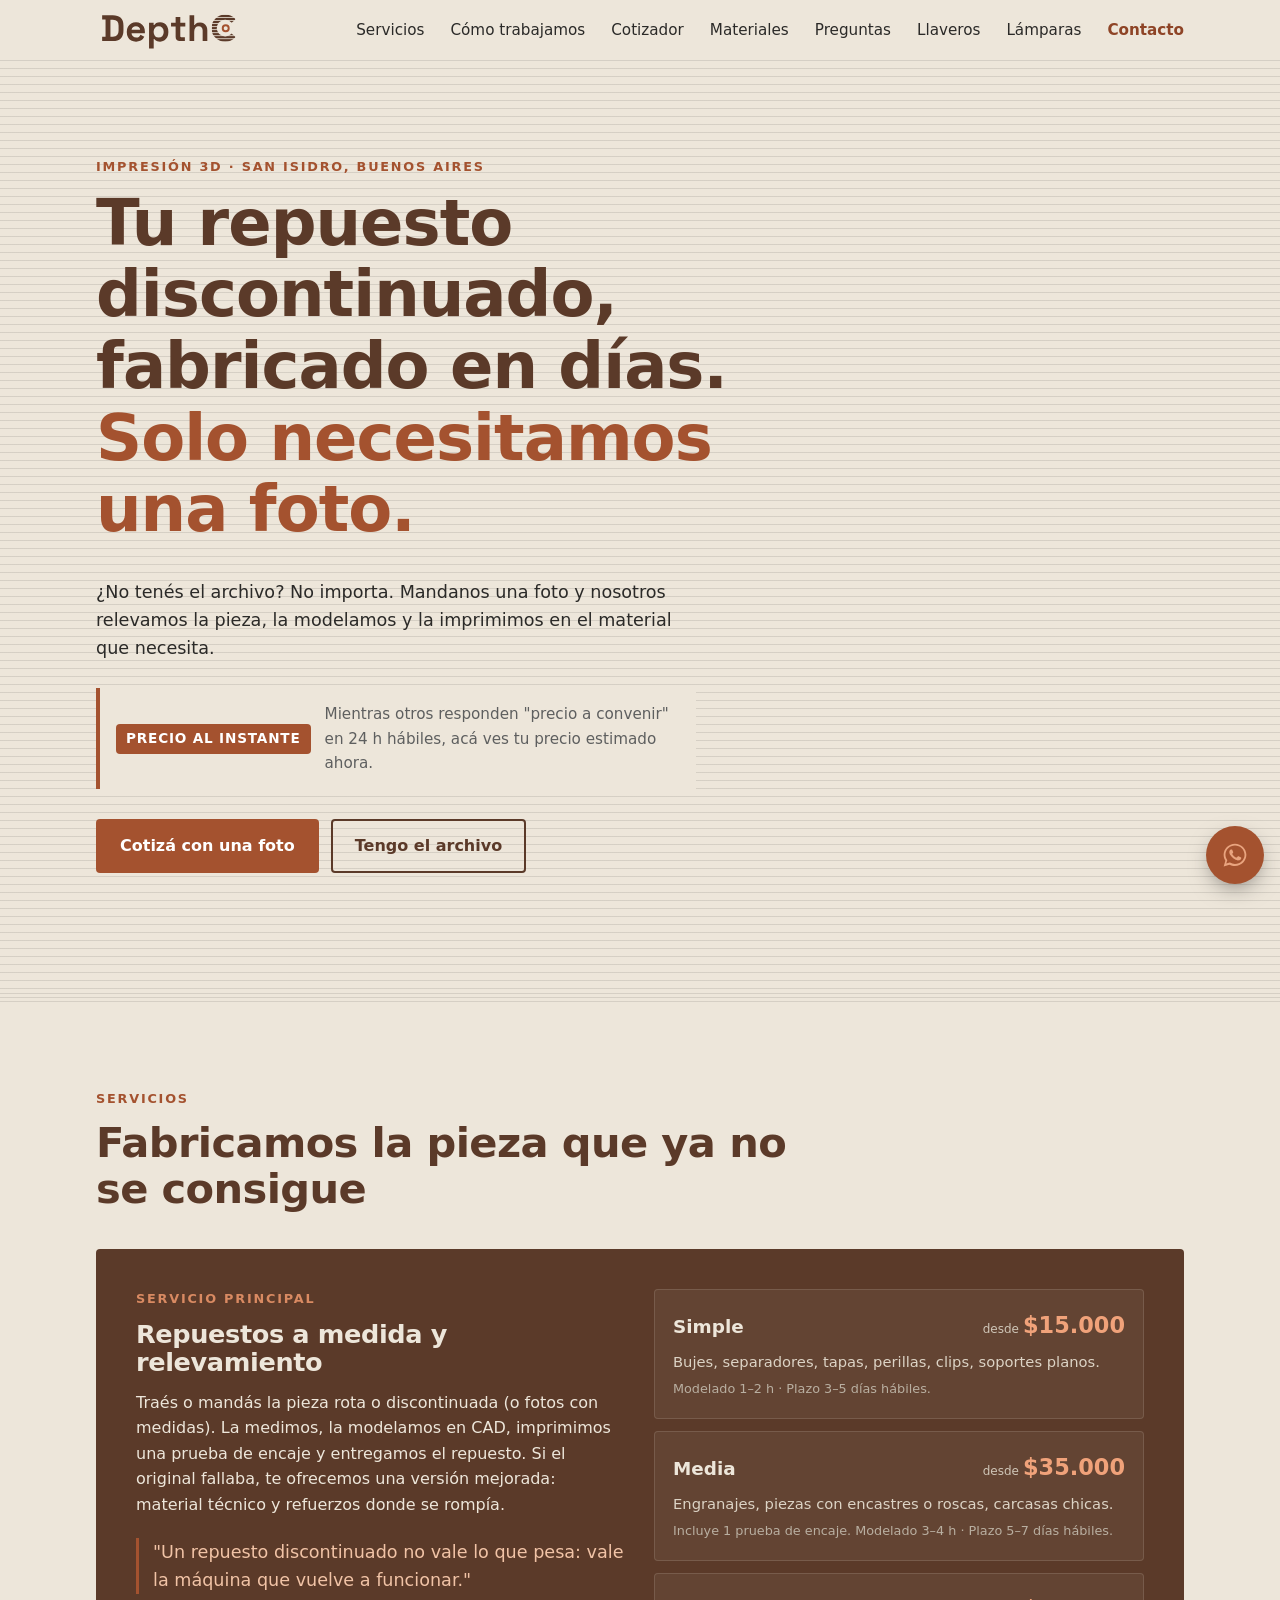
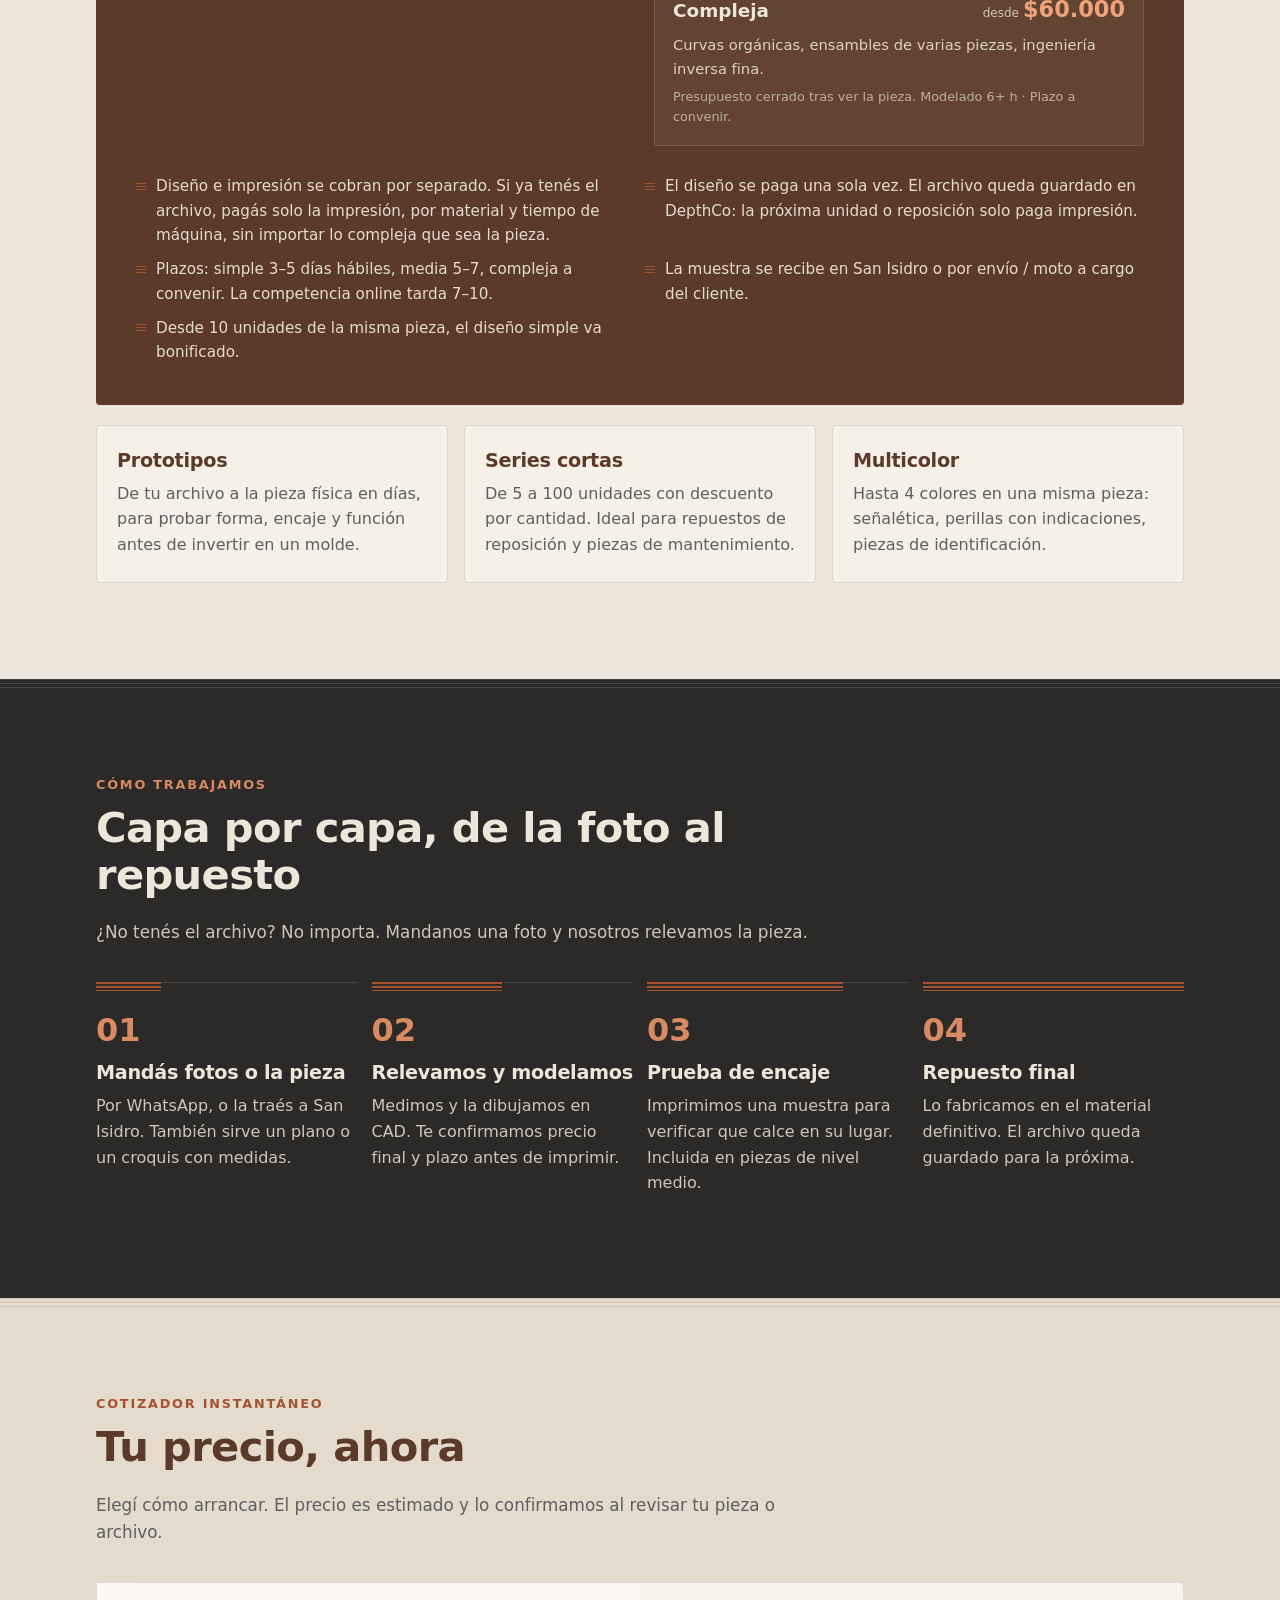
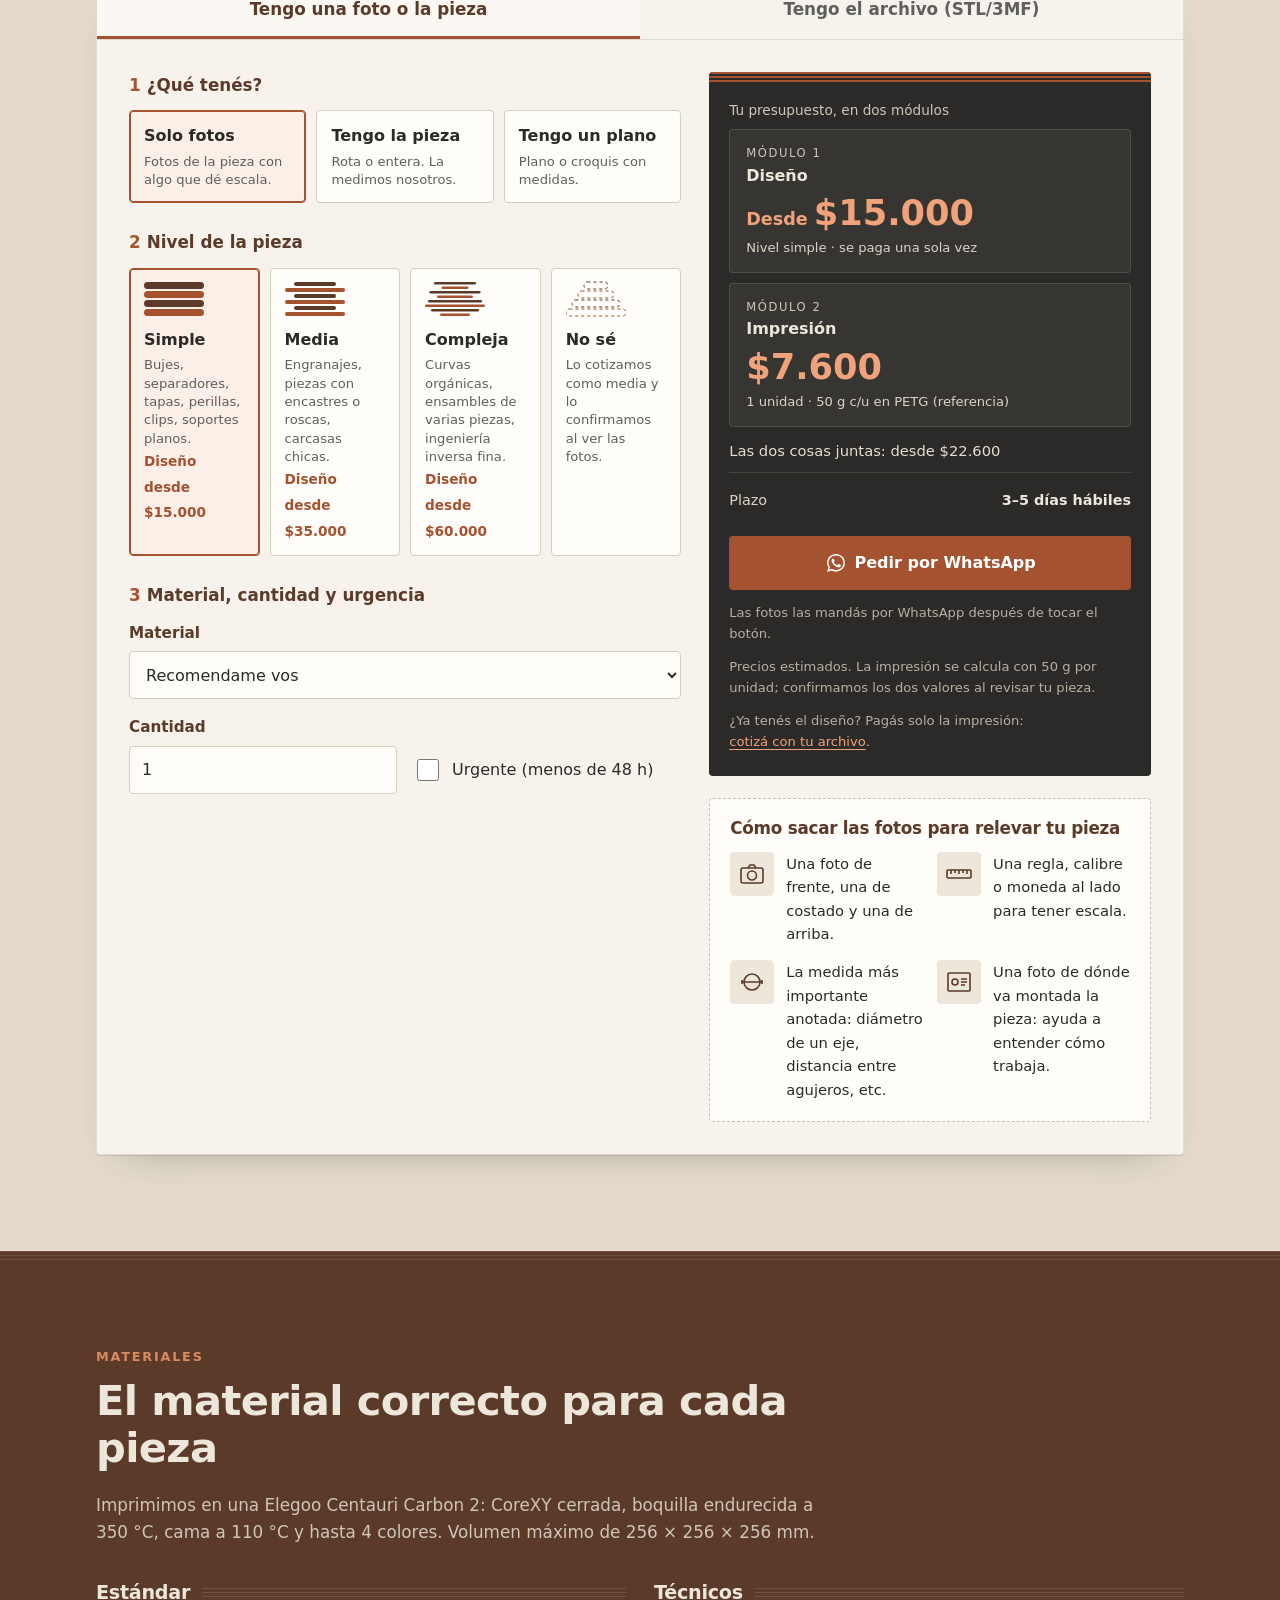
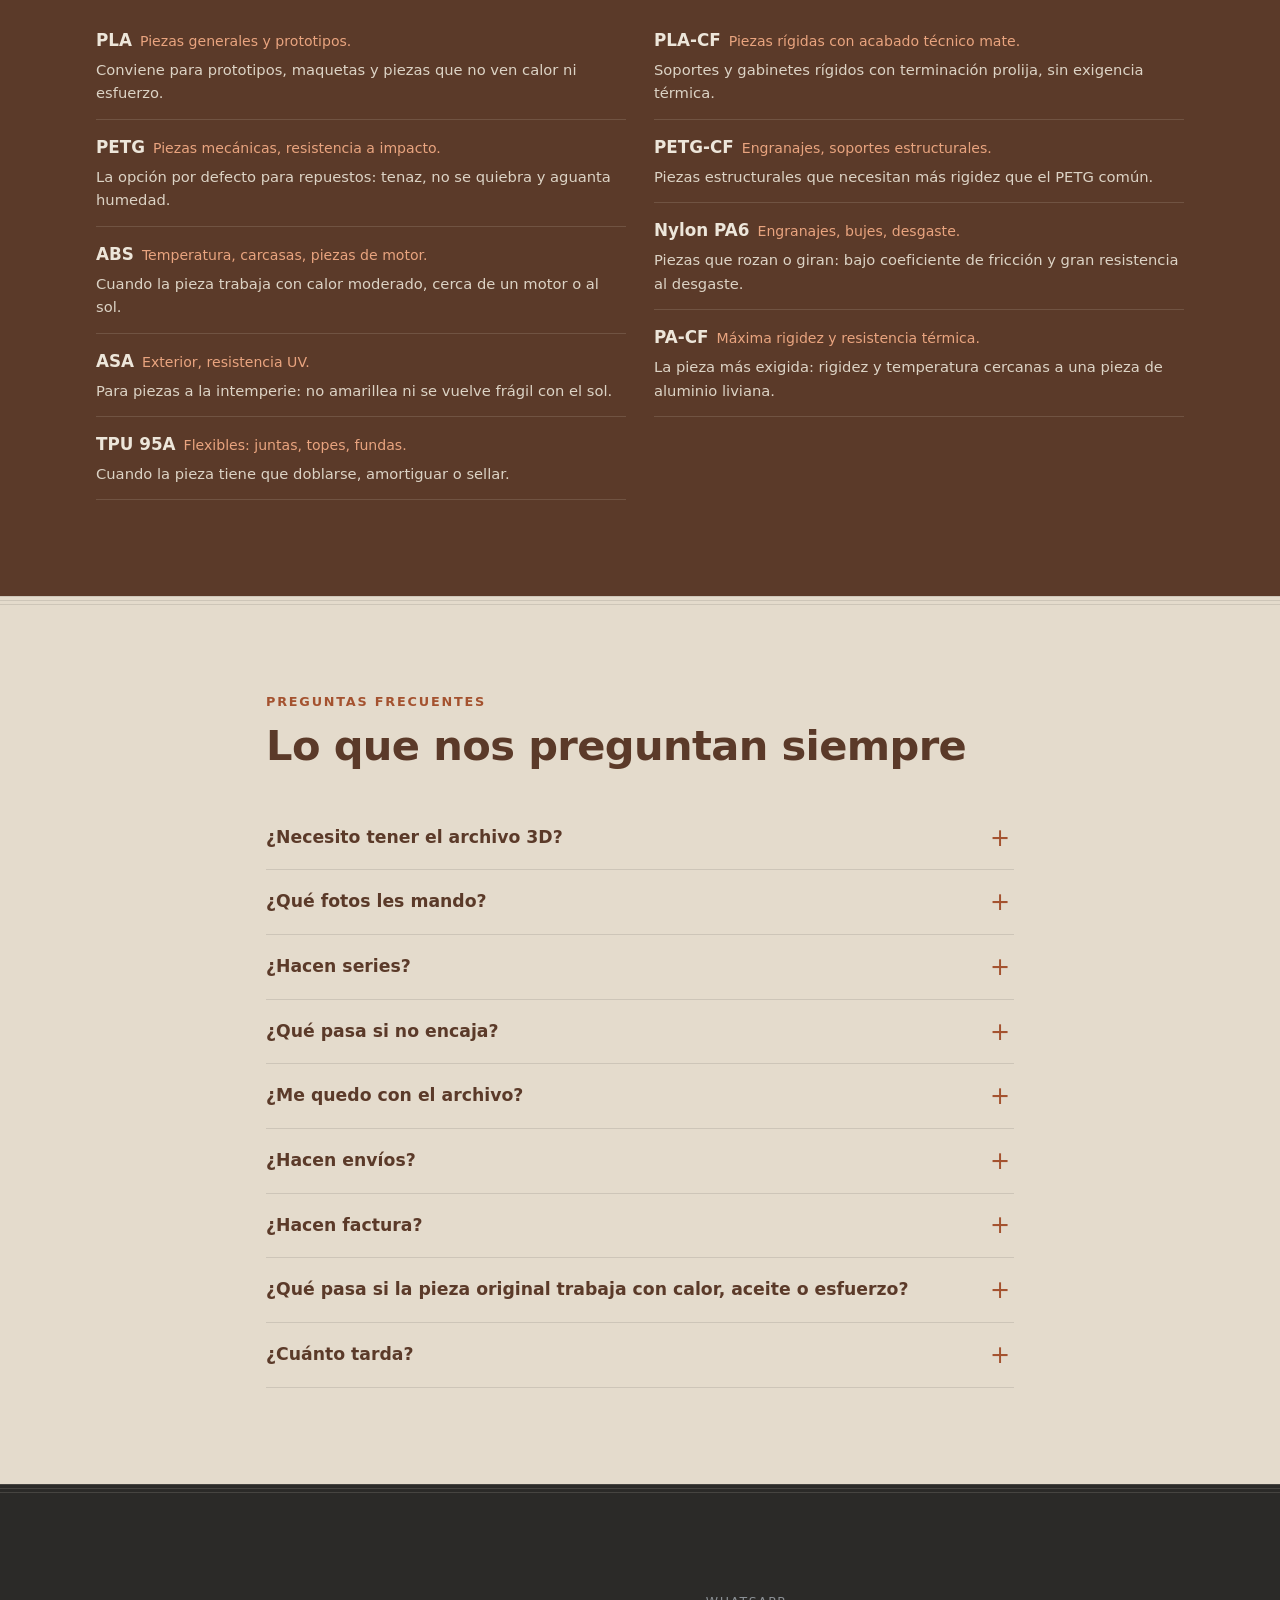
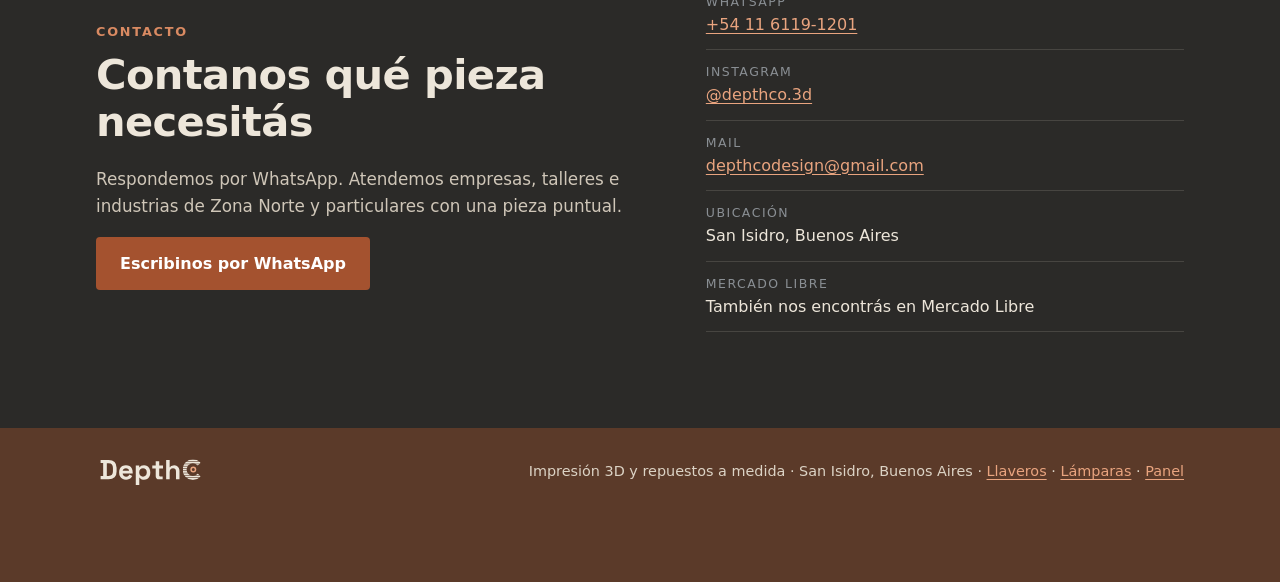
==== index.html @ 3924f0e4 "Seguridad: CSP en cada página, integridad de three.js y mail protegido - Content-Security-Policy por" ====
<!doctype html>
<html lang="es-AR">
<head>
  <meta charset="utf-8">
  <meta name="viewport" content="width=device-width, initial-scale=1">
  <meta http-equiv="Content-Security-Policy" content="default-src 'self'; style-src 'self' 'unsafe-inline' https://fonts.googleapis.com; font-src https://fonts.gstatic.com; img-src 'self' data: blob:; object-src 'none'; base-uri 'self'; form-action 'none'; upgrade-insecure-requests; script-src 'self' https://cdn.jsdelivr.net 'sha256-eRzyV2R0i2cCIz0YnhcERNUaxV7Hk1fYfCDiG6Z0E/I='; connect-src 'self' https://cdn.jsdelivr.net">
  <meta name="referrer" content="strict-origin-when-cross-origin">
  <title>DepthCo — Repuestos e impresión 3D en San Isidro</title>
  <meta name="description" content="Tu repuesto discontinuado, fabricado en días. Solo necesitamos una foto. Impresión 3D y diseño de repuestos a medida en San Isidro, Buenos Aires. Precio al instante.">
  <meta name="theme-color" content="#5B3A29">
  <link rel="icon" href="img/favicon.svg" type="image/svg+xml">
  <link rel="apple-touch-icon" href="img/marca/avatar-instagram.png">
  <!-- Imagen para compartir (WhatsApp, Instagram, LinkedIn). Cuando la web esté publicada,
       conviene poner la URL absoluta en og:image (ver README). -->
  <meta property="og:type" content="website">
  <meta property="og:locale" content="es_AR">
  <meta property="og:site_name" content="DepthCo">
  <meta property="og:title" content="DepthCo — Tu repuesto discontinuado, fabricado en días">
  <meta property="og:description" content="Solo necesitamos una foto. Impresión 3D y repuestos a medida en San Isidro. Precio al instante.">
  <meta property="og:image" content="img/og-image.png">
  <meta property="og:image:width" content="1200">
  <meta property="og:image:height" content="630">
  <meta property="og:image:alt" content="DepthCo: tu repuesto discontinuado, fabricado en días. Solo necesitamos una foto.">
  <meta name="twitter:card" content="summary_large_image">
  <meta name="twitter:title" content="DepthCo — Tu repuesto discontinuado, fabricado en días">
  <meta name="twitter:description" content="Solo necesitamos una foto. Impresión 3D y repuestos a medida en San Isidro. Precio al instante.">
  <meta name="twitter:image" content="img/og-image.png">
  <script type="application/ld+json">
    {
      "@context": "https://schema.org",
      "@type": "LocalBusiness",
      "name": "DepthCo",
      "description": "Impresión 3D y repuestos a medida. Relevamiento desde foto o pieza, diseño CAD e impresión.",
      "telephone": "+54 11 6119-1201",
      "address": { "@type": "PostalAddress", "addressLocality": "San Isidro", "addressRegion": "Buenos Aires", "addressCountry": "AR" },
      "areaServed": "Zona Norte, Gran Buenos Aires",
      "sameAs": ["https://www.instagram.com/depthco.3d/"]
    }
  </script>
  <link rel="preconnect" href="https://fonts.googleapis.com">
  <link rel="preconnect" href="https://fonts.gstatic.com" crossorigin>
  <link href="https://fonts.googleapis.com/css2?family=Inter:wght@400;500;600&family=Space+Grotesk:wght@500;600;700&display=swap" rel="stylesheet">
  <link rel="stylesheet" href="styles.css">
  <script type="importmap">
    {
      "imports": {
        "three": "https://cdn.jsdelivr.net/npm/three@0.160.0/build/three.module.js",
        "three/addons/": "https://cdn.jsdelivr.net/npm/three@0.160.0/examples/jsm/"
      },
      "integrity": {
        "https://cdn.jsdelivr.net/npm/three@0.160.0/build/three.module.js": "sha384-61S/Nu32S3E5+n+KpCOTb2eRYps6fVKm+9Gz1QBvSePFthb46f063Aa/qe/lykFZ",
        "https://cdn.jsdelivr.net/npm/three@0.160.0/examples/jsm/controls/OrbitControls.js": "sha384-qlO/ZugKPxAQUAvTlQoo0QECzxJIJySZmCF/DHdb2Xn/hHndFwX/vfUAC9Hbk6LP",
        "https://cdn.jsdelivr.net/npm/three@0.160.0/examples/jsm/loaders/STLLoader.js": "sha384-iUykpV7CnAlHYQ2KS0JYVxQcsk6JdCjM1k3R0BuPqwd5p2g2A8HioqUrteJrWZKo",
        "https://cdn.jsdelivr.net/npm/three@0.160.0/examples/jsm/loaders/3MFLoader.js": "sha384-sNjxdNRfLxV9LoIjoBMFcSybGWMwumlLlc9xWNOXUrycuDCJJ7NCMEcbSdWwI4r1",
        "https://cdn.jsdelivr.net/npm/three@0.160.0/examples/jsm/libs/fflate.module.js": "sha384-snNAi9XXYJRekU4SDTRWA1r1x/wKnErG2M27uvwQB1fd75zxIe1wC2PeBTl1+/Yy",
        "https://cdn.jsdelivr.net/npm/three@0.160.0/examples/jsm/exporters/STLExporter.js": "sha384-asFNg7wL3Pl1xb8Wnx91cfhJVpmwKWIfOBKZaXNqPDWTLajmNiNQWXd5sP71UzcR"
      }
    }
  </script>
</head>
<body>
  <a class="skip" href="#main">Saltar al contenido</a>

  <header class="topbar">
    <div class="wrap topbar__inner">
      <a class="brand" href="#inicio" aria-label="DepthCo, inicio">
        <img src="img/logo.svg" alt="DepthCo" width="144" height="40">
      </a>
      <button class="nav-toggle" aria-expanded="false" aria-controls="nav" aria-label="Abrir menú">
        <span></span><span></span><span></span>
      </button>
      <nav id="nav" class="nav" aria-label="Principal">
        <a href="#servicios">Servicios</a>
        <a href="#como-trabajamos">Cómo trabajamos</a>
        <a href="#cotizador">Cotizador</a>
        <a href="#materiales">Materiales</a>
        <a href="#faq">Preguntas</a>
        <a href="llaveros.html">Llaveros</a>
        <a href="lamparas.html">Lámparas</a>
        <a href="#contacto" class="nav__cta">Contacto</a>
      </nav>
    </div>
  </header>

  <main id="main">
    <!-- 1. HERO -->
    <section id="inicio" class="hero layers-bg">
      <div class="wrap hero__inner intro-in">
        <p class="eyebrow">Impresión 3D · San Isidro, Buenos Aires</p>
        <h1 class="hero__title">Tu repuesto discontinuado, fabricado en días. <span>Solo necesitamos una foto.</span></h1>
        <p class="hero__lead">¿No tenés el archivo? No importa. Mandanos una foto y nosotros relevamos la pieza, la modelamos y la imprimimos en el material que necesita.</p>
        <div class="hero__instant">
          <span class="badge">Precio al instante</span>
          <p>Mientras otros responden "precio a convenir" en 24&nbsp;h hábiles, acá ves tu precio estimado ahora.</p>
        </div>
        <div class="hero__actions">
          <a class="btn btn--primary" href="#cotizador" data-tab="foto">Cotizá con una foto</a>
          <a class="btn btn--ghost" href="#cotizador" data-tab="archivo">Tengo el archivo</a>
        </div>
      </div>
    </section>

    <!-- 2. SERVICIOS -->
    <section id="servicios" class="section">
      <div class="wrap">
        <header class="section__head build">
          <p class="eyebrow">Servicios</p>
          <h2>Fabricamos la pieza que ya no se consigue</h2>
        </header>

        <article class="feature build">
          <div class="feature__intro">
            <p class="eyebrow eyebrow--light">Servicio principal</p>
            <h3>Repuestos a medida y relevamiento</h3>
            <p>Traés o mandás la pieza rota o discontinuada (o fotos con medidas). La medimos, la modelamos en CAD, imprimimos una prueba de encaje y entregamos el repuesto. Si el original fallaba, te ofrecemos una versión mejorada: material técnico y refuerzos donde se rompía.</p>
            <p class="claim">"Un repuesto discontinuado no vale lo que pesa: vale la máquina que vuelve a funcionar."</p>
          </div>
          <div class="levels" id="niveles-servicio">
            <!-- Se completa desde config.js (NIVELES_DISENO) -->
          </div>
          <ul class="rules">
            <li>Diseño e impresión se cobran por separado. Si ya tenés el archivo, pagás solo la impresión, por material y tiempo de máquina, sin importar lo compleja que sea la pieza.</li>
            <li>El diseño se paga una sola vez. El archivo queda guardado en DepthCo: la próxima unidad o reposición solo paga impresión.</li>
            <li>Plazos: simple 3–5 días hábiles, media 5–7, compleja a convenir. La competencia online tarda 7–10.</li>
            <li>La muestra se recibe en San Isidro o por envío / moto a cargo del cliente.</li>
            <li id="regla-bonificado"></li>
          </ul>
        </article>

        <div class="cards">
          <article class="card build">
            <h3>Prototipos</h3>
            <p>De tu archivo a la pieza física en días, para probar forma, encaje y función antes de invertir en un molde.</p>
          </article>
          <article class="card build">
            <h3>Series cortas</h3>
            <p>De 5 a 100 unidades con descuento por cantidad. Ideal para repuestos de reposición y piezas de mantenimiento.</p>
          </article>
          <article class="card build">
            <h3>Multicolor</h3>
            <p>Hasta 4 colores en una misma pieza: señalética, perillas con indicaciones, piezas de identificación.</p>
          </article>
        </div>
      </div>
    </section>

    <!-- 3. CÓMO TRABAJAMOS -->
    <section id="como-trabajamos" class="section section--dark">
      <div class="wrap">
        <header class="section__head build">
          <p class="eyebrow eyebrow--light">Cómo trabajamos</p>
          <h2>Capa por capa, de la foto al repuesto</h2>
          <p class="section__lead">¿No tenés el archivo? No importa. Mandanos una foto y nosotros relevamos la pieza.</p>
        </header>
        <ol class="steps">
          <li class="step build">
            <span class="step__n">01</span>
            <h3>Mandás fotos o la pieza</h3>
            <p>Por WhatsApp, o la traés a San Isidro. También sirve un plano o un croquis con medidas.</p>
          </li>
          <li class="step build">
            <span class="step__n">02</span>
            <h3>Relevamos y modelamos</h3>
            <p>Medimos y la dibujamos en CAD. Te confirmamos precio final y plazo antes de imprimir.</p>
          </li>
          <li class="step build">
            <span class="step__n">03</span>
            <h3>Prueba de encaje</h3>
            <p>Imprimimos una muestra para verificar que calce en su lugar. Incluida en piezas de nivel medio.</p>
          </li>
          <li class="step build">
            <span class="step__n">04</span>
            <h3>Repuesto final</h3>
            <p>Lo fabricamos en el material definitivo. El archivo queda guardado para la próxima.</p>
          </li>
        </ol>
      </div>
    </section>

    <!-- 4. COTIZADOR -->
    <section id="cotizador" class="section section--quote">
      <div class="wrap">
        <header class="section__head build">
          <p class="eyebrow">Cotizador instantáneo</p>
          <h2>Tu precio, ahora</h2>
          <p class="section__lead">Elegí cómo arrancar. El precio es estimado y lo confirmamos al revisar tu pieza o archivo.</p>
        </header>
        <div class="quote" id="quote">
          <div class="tabs" role="tablist" aria-label="Tipo de cotización">
            <button class="tab" role="tab" id="tab-foto" aria-controls="panel-foto" aria-selected="true">Tengo una foto o la pieza</button>
            <button class="tab" role="tab" id="tab-archivo" aria-controls="panel-archivo" aria-selected="false" tabindex="-1">Tengo el archivo (STL/3MF)</button>
          </div>
          <div class="panel" role="tabpanel" id="panel-foto" aria-labelledby="tab-foto" tabindex="0">
            <form class="qgrid" id="form-foto" novalidate>
              <div>
                <fieldset class="qstep">
                  <legend><span>1</span>¿Qué tenés?</legend>
                  <div class="choices choices--3">
                    <label class="choice"><input type="radio" name="tengo" value="fotos" checked><span class="choice__box"><strong>Solo fotos</strong><small>Fotos de la pieza con algo que dé escala.</small></span></label>
                    <label class="choice"><input type="radio" name="tengo" value="pieza"><span class="choice__box"><strong>Tengo la pieza</strong><small>Rota o entera. La medimos nosotros.</small></span></label>
                    <label class="choice"><input type="radio" name="tengo" value="plano"><span class="choice__box"><strong>Tengo un plano</strong><small>Plano o croquis con medidas.</small></span></label>
                  </div>
                </fieldset>

                <fieldset class="qstep">
                  <legend><span>2</span>Nivel de la pieza</legend>
                  <div class="choices choices--4" id="niveles-cotizador">
                    <!-- Se completa desde config.js -->
                  </div>
                </fieldset>

                <fieldset class="qstep">
                  <legend><span>3</span>Material, cantidad y urgencia</legend>
                  <div class="fields">
                    <div class="field--full">
                      <label class="qlabel" for="foto-material">Material</label>
                      <select id="foto-material" name="material"></select>
                    </div>
                    <div>
                      <label class="qlabel" for="foto-cantidad">Cantidad</label>
                      <input id="foto-cantidad" name="cantidad" type="number" min="1" step="1" value="1" inputmode="numeric">
                    </div>
                    <div>
                      <span class="qlabel qlabel--spacer" aria-hidden="true">&nbsp;</span>
                      <label class="check"><input type="checkbox" name="urgente" id="foto-urgente"> Urgente (menos de 48&nbsp;h)</label>
                    </div>
                  </div>
                </fieldset>
              </div>

              <div>
                <div class="result" aria-live="polite">
                  <p class="result__label">Tu presupuesto, en dos módulos</p>
                  <div class="modules">
                    <div class="module">
                      <p class="module__name"><span>Módulo 1</span>Diseño</p>
                      <p class="module__price" id="foto-diseno"></p>
                      <p class="module__meta" id="foto-diseno-meta"></p>
                    </div>
                    <div class="module">
                      <p class="module__name"><span>Módulo 2</span>Impresión</p>
                      <p class="module__price" id="foto-impresion"></p>
                      <p class="module__meta" id="foto-impresion-meta"></p>
                    </div>
                  </div>
                  <p class="result__sum" id="foto-suma"></p>
                  <p class="result__alert" id="foto-alerta"></p>
                  <ul class="breakdown" id="foto-desglose"></ul>
                  <a class="btn btn--primary btn--wa" id="foto-wa" href="#" target="_blank" rel="noopener">
                    <svg viewBox="0 0 32 32" width="22" height="22" aria-hidden="true" focusable="false"><use href="#ico-wa"/></svg>
                    Pedir por WhatsApp
                  </a>
                  <p class="disclaimer">Las fotos las mandás por WhatsApp después de tocar el botón.</p>
                  <p class="disclaimer" id="foto-disclaimer"></p>
                  <p class="disclaimer">¿Ya tenés el diseño? Pagás solo la impresión: <button type="button" class="linkbtn" data-tab="archivo">cotizá con tu archivo</button>.</p>
                </div>

                <div class="guide">
                  <h3>Cómo sacar las fotos para relevar tu pieza</h3>
                  <ol>
                    <li>
                      <span class="guide__icon" aria-hidden="true"><svg viewBox="0 0 28 28" fill="none" stroke="#5B3A29" stroke-width="1.6"><rect x="3" y="8" width="22" height="15" rx="2"/><circle cx="14" cy="15.5" r="4.5"/><path d="M10 8l2-3h4l2 3"/></svg></span>
                      <span>Una foto de frente, una de costado y una de arriba.</span>
                    </li>
                    <li>
                      <span class="guide__icon" aria-hidden="true"><svg viewBox="0 0 28 28" fill="none" stroke="#5B3A29" stroke-width="1.6"><rect x="2" y="10" width="24" height="8" rx="1"/><path d="M6 10v4M10 10v3M14 10v4M18 10v3M22 10v4"/></svg></span>
                      <span>Una regla, calibre o moneda al lado para tener escala.</span>
                    </li>
                    <li>
                      <span class="guide__icon" aria-hidden="true"><svg viewBox="0 0 28 28" fill="none" stroke="#5B3A29" stroke-width="1.6"><circle cx="14" cy="14" r="8"/><path d="M4 14h20M4 12v4M24 12v4"/></svg></span>
                      <span>La medida más importante anotada: diámetro de un eje, distancia entre agujeros, etc.</span>
                    </li>
                    <li>
                      <span class="guide__icon" aria-hidden="true"><svg viewBox="0 0 28 28" fill="none" stroke="#5B3A29" stroke-width="1.6"><rect x="3" y="5" width="22" height="18" rx="1"/><circle cx="10" cy="14" r="3"/><path d="M16 11h6M16 14h6M16 17h4"/></svg></span>
                      <span>Una foto de dónde va montada la pieza: ayuda a entender cómo trabaja.</span>
                    </li>
                  </ol>
                  <p class="guide__note" id="guia-pieza" hidden>Traela a San Isidro o mandala por envío / moto. Te la devolvemos con el repuesto.</p>
                </div>
              </div>
            </form>
          </div>
          <div class="panel" role="tabpanel" id="panel-archivo" aria-labelledby="tab-archivo" tabindex="0" hidden>
            <form class="qgrid" id="form-archivo" novalidate>
              <div>
                <fieldset class="qstep">
                  <legend><span>1</span>Subí tu archivo</legend>
                  <label class="drop" id="drop">
                    <input type="file" id="archivo-input" accept=".stl,.3mf">
                    <strong>Arrastrá tu archivo o tocá para elegirlo</strong>
                    <span>STL o 3MF, en milímetros. Se procesa en tu navegador: no se sube a ningún servidor.</span>
                  </label>
                  <p class="hint"><button type="button" class="linkbtn" id="archivo-ejemplo">Probar con una pieza de ejemplo</button></p>
                  <p class="file-error" id="archivo-error" role="alert"></p>
                  <div class="viewer" id="viewer">
                    <div class="viewer__empty" id="viewer-empty">Acá vas a ver tu pieza en 3D. Arrastrá para girarla.</div>
                  </div>
                  <p class="viewer__info" id="viewer-info"></p>
                </fieldset>

                <fieldset class="qstep">
                  <legend><span>2</span>Material y opciones</legend>
                  <div class="fields">
                    <div class="field--full">
                      <label class="qlabel" for="archivo-material">Material</label>
                      <select id="archivo-material" name="material"></select>
                    </div>
                    <div>
                      <label class="qlabel" for="archivo-color">Color</label>
                      <select id="archivo-color" name="color"></select>
                    </div>
                    <div>
                      <label class="qlabel" for="archivo-relleno">Relleno</label>
                      <select id="archivo-relleno" name="relleno"></select>
                    </div>
                    <div>
                      <label class="qlabel" for="archivo-cantidad">Cantidad</label>
                      <input id="archivo-cantidad" name="cantidad" type="number" min="1" step="1" value="1" inputmode="numeric">
                    </div>
                    <div>
                      <span class="qlabel qlabel--spacer" aria-hidden="true">&nbsp;</span>
                      <label class="check"><input type="checkbox" name="urgente" id="archivo-urgente"> Urgente (menos de 48&nbsp;h)</label>
                    </div>
                  </div>
                </fieldset>
              </div>

              <div>
                <div class="result" aria-live="polite">
                  <p class="result__label">Impresión · solo material y tiempo de máquina</p>
                  <p class="result__price" id="archivo-total">—</p>
                  <p class="result__unit" id="archivo-unidad">Subí un archivo para ver el precio.</p>
                  <p class="result__alert" id="archivo-alerta"></p>
                  <ul class="breakdown" id="archivo-desglose"></ul>
                  <a class="btn btn--primary btn--wa" id="archivo-wa" href="https://wa.me/541161191201" target="_blank" rel="noopener">
                    <svg viewBox="0 0 32 32" width="22" height="22" aria-hidden="true" focusable="false"><use href="#ico-wa"/></svg>
                    Pedir por WhatsApp
                  </a>
                  <p class="disclaimer">Precio estimado. Confirmamos el valor final al revisar el archivo.</p>
                  <p class="disclaimer">Después de tocar el botón, adjuntá el archivo en el chat de WhatsApp.</p>
                </div>
              </div>
            </form>
          </div>
        </div>
      </div>
    </section>

    <!-- 5. MATERIALES -->
    <section id="materiales" class="section section--walnut">
      <div class="wrap">
        <header class="section__head build">
          <p class="eyebrow eyebrow--light">Materiales</p>
          <h2>El material correcto para cada pieza</h2>
          <p class="section__lead">Imprimimos en una Elegoo Centauri Carbon 2: CoreXY cerrada, boquilla endurecida a 350&nbsp;°C, cama a 110&nbsp;°C y hasta 4 colores. Volumen máximo de 256 × 256 × 256&nbsp;mm.</p>
        </header>
        <div class="materials" id="lista-materiales">
          <!-- Se completa desde config.js (MATERIALES) -->
        </div>
      </div>
    </section>

    <!-- 6. FAQ -->
    <section id="faq" class="section section--alt">
      <div class="wrap wrap--narrow">
        <header class="section__head build">
          <p class="eyebrow">Preguntas frecuentes</p>
          <h2>Lo que nos preguntan siempre</h2>
        </header>
        <div class="faq">
          <details class="build">
            <summary>¿Necesito tener el archivo 3D?</summary>
            <p>No. La mayoría de nuestros clientes llegan con una foto o con la pieza en la mano. Nosotros la relevamos y la modelamos. Si ya tenés el STL o 3MF, pagás solo la impresión y el cotizador te da el precio automáticamente. El diseño se cobra aparte, únicamente cuando lo hacemos nosotros.</p>
          </details>
          <details class="build">
            <summary>¿Qué fotos les mando?</summary>
            <p>De frente, de costado y de arriba, con una regla, calibre o moneda al lado para tener escala. Anotá la medida más importante (diámetro de un eje, distancia entre agujeros) y sumá una foto de dónde va montada.</p>
          </details>
          <details class="build">
            <summary>¿Hacen series?</summary>
            <p>Sí. Hacemos series cortas con descuento: 5% desde 5 unidades, 10% desde 10 y 15% desde 50. Para más de 100 unidades, escribinos y te pasamos precio por volumen.</p>
          </details>
          <details class="build">
            <summary>¿Qué pasa si no encaja?</summary>
            <p>En piezas de nivel medio la prueba de encaje está incluida: imprimimos una muestra, la probás y ajustamos antes de la pieza final. Cada prueba adicional cuesta el 50% de la impresión de esa pieza.</p>
          </details>
          <details class="build">
            <summary>¿Me quedo con el archivo?</summary>
            <p>El archivo queda guardado en DepthCo, así la próxima unidad solo paga impresión. Si querés el archivo CAD (STEP) para vos, se suma un 50% del valor del diseño.</p>
          </details>
          <details class="build">
            <summary>¿Hacen envíos?</summary>
            <p>Estamos en San Isidro, Zona Norte. Podés retirar o coordinamos envío o moto a cargo del cliente. La muestra para relevar también nos la podés mandar así, y te la devolvemos con el repuesto.</p>
          </details>
          <details class="build">
            <summary>¿Hacen factura?</summary>
            <p>Escribinos por WhatsApp antes de confirmar el pedido y te decimos qué comprobante podemos emitir para tu empresa.</p>
          </details>
          <details class="build">
            <summary>¿Qué pasa si la pieza original trabaja con calor, aceite o esfuerzo?</summary>
            <p>Lo vemos al relevarla. Para temperatura usamos ABS o ASA, para desgaste y engranajes nylon o PETG-CF, y para máxima rigidez PA-CF. Si la original fallaba, te proponemos una versión reforzada.</p>
          </details>
          <details class="build">
            <summary>¿Cuánto tarda?</summary>
            <p>Una pieza simple, de 3 a 5 días hábiles; una de nivel medio, de 5 a 7. Si la necesitás en menos de 48 h, marcá "urgente" en el cotizador (+30%).</p>
          </details>
        </div>
      </div>
    </section>

    <!-- 7. CONTACTO -->
    <section id="contacto" class="section section--dark">
      <div class="wrap contact">
        <div class="build">
          <p class="eyebrow eyebrow--light">Contacto</p>
          <h2>Contanos qué pieza necesitás</h2>
          <p class="section__lead">Respondemos por WhatsApp. Atendemos empresas, talleres e industrias de Zona Norte y particulares con una pieza puntual.</p>
          <a class="btn btn--primary" href="https://wa.me/541161191201" target="_blank" rel="noopener">Escribinos por WhatsApp</a>
        </div>
        <ul class="contact__list build">
          <li><span>WhatsApp</span><a href="https://wa.me/541161191201" target="_blank" rel="noopener">+54 11 6119-1201</a></li>
          <li><span>Instagram</span><a href="https://www.instagram.com/depthco.3d/" target="_blank" rel="noopener">@depthco.3d</a></li>
          <li><span>Mail</span><a class="js-mail" data-u="depthcodesign" data-d="gmail.com" href="#contacto">depthcodesign (arroba) gmail.com</a></li>
          <li><span>Ubicación</span>San Isidro, Buenos Aires</li>
          <li><span>Mercado Libre</span>También nos encontrás en Mercado Libre</li>
        </ul>
      </div>
    </section>
  </main>

  <footer class="footer">
    <div class="wrap footer__inner">
      <img class="footer__logo" src="img/logo-claro.svg" alt="DepthCo" width="108" height="30">
      <p>Impresión 3D y repuestos a medida · San Isidro, Buenos Aires · <a href="llaveros.html">Llaveros</a> · <a href="lamparas.html">Lámparas</a> · <a href="admin.html">Panel</a></p>
    </div>
  <a class="wa-float" href="https://wa.me/541161191201" target="_blank" rel="noopener" aria-label="Escribinos por WhatsApp">
      <svg viewBox="0 0 32 32" width="28" height="28" aria-hidden="true" focusable="false"><path fill="currentColor" d="M16 3C8.8 3 3 8.7 3 15.8c0 2.5.7 4.8 2 6.8L3 29l6.6-2c1.9 1 4.1 1.6 6.4 1.6 7.2 0 13-5.7 13-12.8S23.2 3 16 3zm0 23.3c-2 0-4-.6-5.7-1.6l-.4-.2-3.9 1.2 1.2-3.8-.3-.4c-1.2-1.7-1.8-3.7-1.8-5.7C5.1 9.9 10 5.2 16 5.2s10.9 4.7 10.9 10.6S22 26.3 16 26.3zm6-7.9c-.3-.2-1.9-1-2.2-1-.3-.1-.5-.2-.7.2-.2.3-.8 1-1 1.2-.2.2-.4.2-.7.1-.3-.2-1.4-.5-2.6-1.6-1-.9-1.6-1.9-1.8-2.2-.2-.3 0-.5.1-.7l.5-.6c.2-.2.2-.3.3-.6.1-.2 0-.4 0-.6l-1-2.4c-.3-.6-.5-.5-.7-.5h-.6c-.2 0-.6.1-.9.4-.3.3-1.2 1.1-1.2 2.8s1.2 3.2 1.4 3.4c.2.2 2.4 3.6 5.8 5 .8.3 1.4.5 1.9.7.8.3 1.5.2 2.1.1.6-.1 1.9-.8 2.2-1.5.3-.7.3-1.4.2-1.5-.1-.2-.3-.3-.7-.5z"/></svg>
    </a>
  </footer>

  <svg width="0" height="0" style="position:absolute" aria-hidden="true" focusable="false">
    <symbol id="ico-wa" viewBox="0 0 32 32"><path fill="currentColor" d="M16 3C8.8 3 3 8.7 3 15.8c0 2.5.7 4.8 2 6.8L3 29l6.6-2c1.9 1 4.1 1.6 6.4 1.6 7.2 0 13-5.7 13-12.8S23.2 3 16 3zm0 23.3c-2 0-4-.6-5.7-1.6l-.4-.2-3.9 1.2 1.2-3.8-.3-.4c-1.2-1.7-1.8-3.7-1.8-5.7C5.1 9.9 10 5.2 16 5.2s10.9 4.7 10.9 10.6S22 26.3 16 26.3zm6-7.9c-.3-.2-1.9-1-2.2-1-.3-.1-.5-.2-.7.2-.2.3-.8 1-1 1.2-.2.2-.4.2-.7.1-.3-.2-1.4-.5-2.6-1.6-1-.9-1.6-1.9-1.8-2.2-.2-.3 0-.5.1-.7l.5-.6c.2-.2.2-.3.3-.6.1-.2 0-.4 0-.6l-1-2.4c-.3-.6-.5-.5-.7-.5h-.6c-.2 0-.6.1-.9.4-.3.3-1.2 1.1-1.2 2.8s1.2 3.2 1.4 3.4c.2.2 2.4 3.6 5.8 5 .8.3 1.4.5 1.9.7.8.3 1.5.2 2.1.1.6-.1 1.9-.8 2.2-1.5.3-.7.3-1.4.2-1.5-.1-.2-.3-.3-.7-.5z"/></symbol>
  </svg>



  <script src="animaciones.js"></script>
  <script src="config.js"></script>
  <script src="pricing.js"></script>
  <script src="main.js"></script>
  <script src="cotizador-foto.js"></script>
  <script type="module" src="cotizador-archivo.js"></script>
</body>
</html>
---- styles.css ----
/* DepthCo — capa por capa. Paleta "Óxido — marrón industrial". Mobile first. */

:root {
  --hueso: #EDE6DA;
  --acero: #8A8F94;
  --oxido: #A4522F;
  --nogal: #5B3A29;
  --grafito: #2B2A28;

  --hueso-2: #E4DBCC;      /* hueso un tono más profundo para secciones alternas */
  --oxido-hover: #8E4426;
  --linea: rgba(43, 42, 40, 0.12);
  --linea-clara: rgba(237, 230, 218, 0.14);
  --texto-2: #5E5F5F;      /* acero oscurecido para texto secundario sobre hueso (contraste AA) */

  --f-titulo: "Space Grotesk", "Archivo", system-ui, sans-serif;
  --f-texto: "Inter", system-ui, -apple-system, "Segoe UI", sans-serif;

  --radio: 4px;
  --gutter: 16px;
  --max: 1120px;
}

*, *::before, *::after { box-sizing: border-box; }

html { scroll-behavior: smooth; -webkit-text-size-adjust: 100%; }

body {
  margin: 0;
  background: var(--hueso);
  color: var(--grafito);
  font-family: var(--f-texto);
  font-size: 16px;
  line-height: 1.6;
  overflow-x: hidden;
}

img, svg, canvas { display: block; max-width: 100%; }

h1, h2, h3 {
  font-family: var(--f-titulo);
  line-height: 1.12;
  letter-spacing: -0.015em;
  margin: 0 0 0.5em;
  color: var(--nogal);
}
h1 { font-size: clamp(2.1rem, 7vw, 4rem); font-weight: 700; }
h2 { font-size: clamp(1.7rem, 5vw, 2.6rem); font-weight: 600; }
h3 { font-size: 1.2rem; font-weight: 600; }
p { margin: 0 0 1em; }

a { color: var(--oxido); text-underline-offset: 3px; }
a:hover { color: var(--oxido-hover); }

:focus-visible { outline: 3px solid var(--oxido); outline-offset: 3px; }

.skip {
  position: absolute; left: -9999px; top: 0;
  background: var(--grafito); color: var(--hueso); padding: 10px 16px; z-index: 100;
}
.skip:focus { left: 8px; top: 8px; }

.visually-hidden {
  position: absolute !important; width: 1px; height: 1px; overflow: hidden;
  clip: rect(0 0 0 0); white-space: nowrap;
}

.wrap { width: 100%; max-width: var(--max); margin: 0 auto; padding: 0 var(--gutter); }
.wrap--narrow { max-width: 780px; }

.eyebrow {
  font-family: var(--f-titulo);
  font-size: 0.8rem;
  font-weight: 600;
  letter-spacing: 0.14em;
  text-transform: uppercase;
  color: var(--oxido);
  margin-bottom: 0.8em;
}
.eyebrow--light { color: #D98A62; }

/* Motivo "capa por capa": líneas horizontales finas */
.layers-bg {
  background-image: repeating-linear-gradient(to bottom, transparent 0 7px, var(--linea) 7px 8px);
}
.layer-rule {
  height: 9px; border: 0; margin: 0;
  background: repeating-linear-gradient(to bottom, var(--acero) 0 1px, transparent 1px 4px);
  opacity: 0.6;
}

/* ---------- Botones ---------- */
.btn {
  display: inline-flex; align-items: center; justify-content: center; gap: 8px;
  min-height: 48px; padding: 12px 22px;
  font-family: var(--f-titulo); font-weight: 600; font-size: 1rem;
  border-radius: var(--radio); border: 2px solid transparent;
  text-decoration: none; cursor: pointer;
  transition: background-color .2s, color .2s, border-color .2s, transform .2s;
}
.btn--primary { background: var(--oxido); color: #fff; }
.btn--primary:hover { background: var(--oxido-hover); color: #fff; }
.btn--ghost { border-color: var(--nogal); color: var(--nogal); background: transparent; }
.btn--ghost:hover { background: var(--nogal); color: var(--hueso); }
.btn--block { width: 100%; }
.btn[aria-disabled="true"] { opacity: .45; pointer-events: none; }

.badge {
  display: inline-block;
  background: var(--oxido); color: #fff;
  font-family: var(--f-titulo); font-weight: 600; font-size: .85rem;
  letter-spacing: .06em; text-transform: uppercase;
  padding: 4px 10px; border-radius: var(--radio);
}

/* ---------- Topbar ---------- */
.topbar {
  position: sticky; top: 0; z-index: 50;
  background: var(--hueso);
  border-bottom: 1px solid var(--linea);
}
.topbar__inner { display: flex; align-items: center; justify-content: space-between; min-height: 60px; }
.brand { text-decoration: none; }
.brand__text {
  font-family: var(--f-titulo); font-weight: 700; font-size: 1.45rem;
  color: var(--nogal); letter-spacing: -0.02em;
}
.brand__co { color: var(--oxido); }
.brand__text--light { color: var(--hueso); }
.brand img { height: 34px; width: auto; }

.nav-toggle {
  width: 44px; height: 44px; display: grid; place-content: center; gap: 5px;
  background: none; border: 0; cursor: pointer; padding: 0;
}
.nav-toggle span { display: block; width: 24px; height: 2px; background: var(--nogal); transition: transform .2s, opacity .2s; }
.nav-toggle[aria-expanded="true"] span:nth-child(1) { transform: translateY(7px) rotate(45deg); }
.nav-toggle[aria-expanded="true"] span:nth-child(2) { opacity: 0; }
.nav-toggle[aria-expanded="true"] span:nth-child(3) { transform: translateY(-7px) rotate(-45deg); }

.nav {
  position: absolute; left: 0; right: 0; top: 100%;
  display: none; flex-direction: column;
  background: var(--hueso); border-bottom: 1px solid var(--linea);
  padding: 8px var(--gutter) 16px;
}
.nav.is-open { display: flex; }
.nav a {
  color: var(--grafito); text-decoration: none; font-weight: 500;
  padding: 12px 0; border-bottom: 1px solid var(--linea);
}
.nav a:hover { color: var(--oxido); }
.nav__cta { color: var(--oxido) !important; font-weight: 600 !important; }

@media (min-width: 900px) {
  .nav-toggle { display: none; }
  .nav {
    position: static; display: flex; flex-direction: row; gap: 26px;
    background: none; border: 0; padding: 0;
  }
  .nav a { border: 0; padding: 6px 0; font-size: .95rem; }
}

/* ---------- Hero ---------- */
.hero { position: relative; overflow: hidden; padding: 56px 0 72px; }
.hero__inner { position: relative; z-index: 1; }
.hero__title { max-width: 15ch; }
.hero__title span { color: var(--oxido); display: block; }
.hero__lead { font-size: 1.1rem; max-width: 52ch; color: var(--grafito); }
.hero__instant {
  display: flex; flex-wrap: wrap; align-items: center; gap: 10px 14px;
  margin: 26px 0 30px; padding: 14px 16px;
  background: var(--hueso); border-left: 4px solid var(--oxido);
  max-width: 600px;
}
.hero__instant p { margin: 0; font-size: .95rem; color: var(--texto-2); flex: 1 1 260px; }
.hero__actions { display: flex; flex-direction: column; gap: 12px; }
@media (min-width: 560px) { .hero__actions { flex-direction: row; } }

@media (min-width: 1000px) {
  .hero { padding: 96px 0 120px; }
}

/* ---------- Secciones ---------- */
.section { padding: 64px 0; position: relative; }
.section::before {
  /* separador capa por capa */
  content: ""; position: absolute; left: 0; right: 0; top: 0; height: 9px;
  background: repeating-linear-gradient(to bottom, var(--linea) 0 1px, transparent 1px 4px);
}
.section__head { margin-bottom: 36px; max-width: 720px; }
.section__lead { font-size: 1.05rem; color: var(--texto-2); }
.section--alt { background: var(--hueso-2); }
.section--dark { background: var(--grafito); color: var(--hueso); }
.section--walnut { background: var(--nogal); color: var(--hueso); }
.section--dark h2, .section--dark h3, .section--walnut h2, .section--walnut h3 { color: var(--hueso); }
.section--dark .section__lead, .section--walnut .section__lead { color: #CFC6B8; }
.section--dark::before, .section--walnut::before {
  background: repeating-linear-gradient(to bottom, var(--linea-clara) 0 1px, transparent 1px 4px);
}
.section--dark a:not(.btn), .section--walnut a:not(.btn) { color: #E9A47F; }

@media (min-width: 900px) { .section { padding: 96px 0; } }

/* Entrada de arriba hacia abajo. Solo se animan opacidad y posición: el navegador las mueve con la placa de video,
   sin redibujar, y por eso se ve fluida. El contenido siempre está visible; la animación solo corre cuando un bloque
   que estaba fuera de pantalla entra en vista (ver animaciones.js). */
.js .build.is-building {
  animation: build-in 1s cubic-bezier(.22, 1, .36, 1) var(--retraso, 0ms) both;
  will-change: opacity, transform;
}
@keyframes build-in {
  from { opacity: 0; transform: translate3d(0, -16px, 0); }
  to { opacity: 1; transform: translate3d(0, 0, 0); }
}
/* Primer pantallazo: el encabezado baja apenas, una sola vez al cargar */
.js .intro-in > * { animation: intro-in 1s cubic-bezier(.22, 1, .36, 1) both; }
.js .intro-in > *:nth-child(2) { animation-delay: .07s; }
.js .intro-in > *:nth-child(3) { animation-delay: .14s; }
.js .intro-in > *:nth-child(4) { animation-delay: .21s; }
.js .intro-in > *:nth-child(5) { animation-delay: .28s; }
@keyframes intro-in {
  from { opacity: 0; transform: translate3d(0, -12px, 0); }
  to { opacity: 1; transform: translate3d(0, 0, 0); }
}
@media (prefers-reduced-motion: reduce) {
  html { scroll-behavior: auto; }
  .js .build.is-building, .js .intro-in > * { animation: none; }
  * { transition-duration: 0s !important; }
}

/* ---------- Servicios ---------- */
.feature {
  background: var(--nogal); color: var(--hueso);
  border-radius: var(--radio); padding: 28px 20px;
  display: grid; gap: 28px; margin-bottom: 20px;
}
.feature h3 { color: var(--hueso); font-size: 1.6rem; }
.feature .claim {
  font-family: var(--f-titulo); font-size: 1.1rem; color: #F1C3A6;
  border-left: 3px solid var(--oxido); padding-left: 14px; margin: 20px 0 0;
}
.levels { display: grid; gap: 12px; }
.level {
  background: rgba(237, 230, 218, 0.06);
  border: 1px solid var(--linea-clara);
  border-radius: var(--radio); padding: 18px;
  position: relative; overflow: hidden;
}
.level__top { display: flex; justify-content: space-between; align-items: baseline; gap: 10px; }
.level h4 { font-family: var(--f-titulo); font-size: 1.15rem; margin: 0; color: var(--hueso); }
.level__price { font-family: var(--f-titulo); font-weight: 700; font-size: 1.4rem; color: #F0A27A; white-space: nowrap; }
.level__price small { font-size: .75rem; font-weight: 500; color: #CFC6B8; margin-right: 4px; }
.level p { margin: 6px 0 0; font-size: .92rem; color: #DCD3C5; }
.level__meta { font-size: .8rem !important; color: #B9AFA1 !important; }
.rules { margin: 0; padding: 0; list-style: none; display: grid; gap: 10px; font-size: .95rem; }
.rules li { padding-left: 20px; position: relative; color: #E5DDD0; }
.rules li:empty { display: none; }
.rules li::before {
  content: ""; position: absolute; left: 0; top: .55em; width: 10px; height: 7px;
  background: repeating-linear-gradient(to bottom, var(--oxido) 0 1px, transparent 1px 3px);
}
@media (min-width: 900px) {
  .feature { grid-template-columns: 1fr 1fr; padding: 40px; }
  .rules { grid-column: 1 / -1; grid-template-columns: 1fr 1fr; }
}

.cards { display: grid; gap: 16px; }
@media (min-width: 720px) { .cards { grid-template-columns: repeat(3, 1fr); } }
.card {
  position: relative; overflow: hidden;
  background: #F5F0E8; border: 1px solid var(--linea); border-radius: var(--radio);
  padding: 24px 20px;
}
.card::after, .level::after {
  /* hover: aparecen las capas */
  content: ""; position: absolute; inset: 0;
  background: repeating-linear-gradient(to bottom, rgba(164, 82, 47, .18) 0 1px, transparent 1px 5px);
  transform: scaleY(0); transform-origin: top;
  transition: transform .6s cubic-bezier(.22, 1, .36, 1); pointer-events: none;
}
.card:hover::after, .level:hover::after { transform: scaleY(1); }
.card p { margin: 0; color: var(--texto-2); }

/* ---------- Cómo trabajamos ---------- */
.steps { list-style: none; margin: 0; padding: 0; display: grid; gap: 14px; }
@media (min-width: 720px) { .steps { grid-template-columns: repeat(2, 1fr); } }
@media (min-width: 1000px) { .steps { grid-template-columns: repeat(4, 1fr); } }
.step {
  border-top: 1px solid var(--linea-clara);
  padding: 22px 0 6px;
  position: relative;
}
.step::before {
  content: ""; position: absolute; top: -1px; left: 0; height: 9px;
  background: repeating-linear-gradient(to bottom, var(--oxido) 0 2px, transparent 2px 4px);
}
.step:nth-child(1)::before { width: 25%; }
.step:nth-child(2)::before { width: 50%; }
.step:nth-child(3)::before { width: 75%; }
.step:nth-child(4)::before { width: 100%; }
.step__n { font-family: var(--f-titulo); font-weight: 700; font-size: 2rem; color: #D98A62; display: block; margin-bottom: 6px; }
.step p { color: #CFC6B8; margin: 0; }

/* ---------- Cotizador ---------- */
.section--quote { background: var(--hueso-2); }
.quote {
  background: #F7F3EC; border: 1px solid var(--linea); border-radius: var(--radio);
  box-shadow: 0 1px 0 var(--linea), 0 18px 40px -28px rgba(43, 42, 40, .45);
}
.tabs { display: grid; grid-template-columns: 1fr 1fr; border-bottom: 1px solid var(--linea); }
.tab {
  font-family: var(--f-titulo); font-weight: 600; font-size: .95rem;
  padding: 16px 10px; min-height: 56px;
  background: transparent; color: var(--texto-2);
  border: 0; border-bottom: 3px solid transparent; cursor: pointer;
}
.tab[aria-selected="true"] { color: var(--nogal); border-bottom-color: var(--oxido); background: #FBF8F3; }
.tab:hover { color: var(--nogal); }
.panel { padding: 24px 16px 28px; }
@media (min-width: 720px) { .panel { padding: 32px; } .tab { font-size: 1.05rem; } }

.qgrid { display: grid; gap: 28px; }
@media (min-width: 960px) { .qgrid { grid-template-columns: 1.25fr 1fr; align-items: start; } }

.qstep { border: 0; margin: 0 0 26px; padding: 0; min-width: 0; }
.qstep legend, .qlabel {
  font-family: var(--f-titulo); font-weight: 600; color: var(--nogal);
  font-size: 1.05rem; margin-bottom: 12px; padding: 0;
}
.qstep legend span { color: var(--oxido); margin-right: 6px; }
.qlabel { display: block; font-size: .95rem; margin-bottom: 6px; }

.choices { display: grid; gap: 10px; }
.choices--3 { grid-template-columns: 1fr; }
@media (min-width: 560px) { .choices--3 { grid-template-columns: repeat(3, 1fr); } }
.choices--4 { grid-template-columns: 1fr 1fr; }
@media (min-width: 720px) { .choices--4 { grid-template-columns: repeat(4, 1fr); } }

.choice { position: relative; display: block; cursor: pointer; }
.choice input { position: absolute; opacity: 0; inset: 0; margin: 0; cursor: pointer; }
.choice__box {
  display: block; height: 100%;
  background: #FFFDF9; border: 1.5px solid #D6CDBE; border-radius: var(--radio);
  padding: 12px 14px; transition: border-color .15s, background-color .15s;
}
.choice__box strong { display: block; font-family: var(--f-titulo); color: var(--grafito); }
.choice__box small { display: block; color: var(--texto-2); font-size: .82rem; line-height: 1.4; margin-top: 4px; }
.choice__box .choice__price { color: var(--oxido); font-weight: 600; font-size: .85rem; margin-top: 6px; }
.choice input:checked + .choice__box { border-color: var(--oxido); background: #FBEFE7; box-shadow: inset 0 0 0 1px var(--oxido); }
.choice input:focus-visible + .choice__box { outline: 3px solid var(--oxido); outline-offset: 2px; }
.choice:hover .choice__box { border-color: var(--acero); }

.lvl-ill { display: block; width: 100%; height: 36px; margin-bottom: 10px; }

.fields { display: grid; gap: 16px; }
@media (min-width: 560px) { .fields { grid-template-columns: 1fr 1fr; } }
.field--full { grid-column: 1 / -1; }
select, input[type="number"], input[type="text"] {
  width: 100%; min-height: 48px; padding: 10px 12px;
  font: inherit; color: var(--grafito);
  background: #FFFDF9; border: 1.5px solid #D6CDBE; border-radius: var(--radio);
}
select:focus, input:focus { border-color: var(--oxido); outline: none; box-shadow: 0 0 0 3px rgba(164, 82, 47, .2); }
.check { display: flex; align-items: center; gap: 10px; min-height: 48px; cursor: pointer; font-weight: 500; }
.check input { width: 22px; height: 22px; accent-color: var(--oxido); }
.hint { font-size: .82rem; color: var(--texto-2); margin: 6px 0 0; }

/* Resultado */
.result {
  background: var(--grafito); color: var(--hueso);
  border-radius: var(--radio); padding: 24px 20px;
  position: relative; overflow: hidden;
}
.result::before {
  content: ""; position: absolute; left: 0; right: 0; top: 0; height: 10px;
  background: repeating-linear-gradient(to bottom, var(--oxido) 0 2px, transparent 2px 4px);
}
.result__label { font-size: .85rem; color: #CFC6B8; margin: 4px 0 2px; }
.result__price {
  font-family: var(--f-titulo); font-weight: 700;
  font-size: clamp(2.4rem, 9vw, 3.4rem); line-height: 1.05;
  color: #F0A27A; margin: 0 0 6px;
}
.result__price small { font-size: .45em; font-weight: 600; margin-right: 6px; color: #F0A27A; }
.result__unit { color: #E5DDD0; margin: 0 0 14px; }
.result__alert {
  background: rgba(164, 82, 47, .2); border-left: 3px solid var(--oxido);
  padding: 12px 14px; margin: 10px 0 16px; color: var(--hueso);
}
.result__alert:empty { display: none; }
.breakdown { list-style: none; margin: 0 0 16px; padding: 12px 0 0; border-top: 1px solid var(--linea-clara); font-size: .9rem; }
.breakdown li { display: flex; justify-content: space-between; gap: 10px; padding: 4px 0; color: #DCD3C5; }
.breakdown li strong { color: var(--hueso); font-weight: 600; white-space: nowrap; }
.disclaimer { font-size: .82rem; color: #B9AFA1; margin: 12px 0 0; }
.result .btn--primary { width: 100%; margin-top: 4px; }
.btn--wa svg { flex: none; }

/* Guía de fotos */
.guide {
  margin-top: 22px; padding: 20px; border: 1px dashed #C9BFAF; border-radius: var(--radio);
  background: #FFFDF9;
}
.guide h3 { font-size: 1.05rem; margin-bottom: 14px; }
.guide ol { list-style: none; margin: 0; padding: 0; display: grid; gap: 14px; }
@media (min-width: 560px) { .guide ol { grid-template-columns: 1fr 1fr; } }
.guide li { display: flex; gap: 12px; align-items: flex-start; font-size: .92rem; }
.guide__icon { flex: none; width: 44px; height: 44px; border-radius: var(--radio); background: var(--hueso); display: grid; place-items: center; }
.guide__icon svg { width: 28px; height: 28px; }
.guide__note { margin: 16px 0 0; font-size: .9rem; color: var(--nogal); font-weight: 500; }

/* Visor 3D / archivo */
.drop {
  display: flex; flex-direction: column; align-items: center; justify-content: center; gap: 8px;
  text-align: center; min-height: 160px; padding: 24px;
  border: 2px dashed #C9BFAF; border-radius: var(--radio); background: #FFFDF9;
  cursor: pointer; transition: border-color .15s, background-color .15s;
}
.drop:hover, .drop.is-over { border-color: var(--oxido); background: #FBEFE7; }
.drop strong { font-family: var(--f-titulo); color: var(--nogal); font-size: 1.05rem; }
.drop span { color: var(--texto-2); font-size: .88rem; }
.drop input { position: absolute; width: 1px; height: 1px; opacity: 0; }
.viewer {
  position: relative; margin-top: 14px; aspect-ratio: 4 / 3; width: 100%;
  border-radius: var(--radio); overflow: hidden;
  background: var(--hueso) repeating-linear-gradient(to bottom, transparent 0 7px, var(--linea) 7px 8px);
  border: 1px solid var(--linea);
}
.viewer canvas { width: 100% !important; height: 100% !important; touch-action: none; }
.viewer__empty { position: absolute; inset: 0; display: grid; place-items: center; color: var(--texto-2); font-size: .9rem; padding: 20px; text-align: center; }
.viewer__info { display: flex; flex-wrap: wrap; gap: 6px 16px; margin: 10px 0 0; font-size: .88rem; color: var(--texto-2); }
.viewer__info strong { color: var(--grafito); }
.file-error { color: #9B2C1E; font-weight: 500; margin: 10px 0 0; }
.file-error:empty { display: none; }

/* ---------- Materiales ---------- */
.materials { display: grid; gap: 28px; }
@media (min-width: 900px) { .materials { grid-template-columns: 1fr 1fr; } }
.mgroup h3 { display: flex; align-items: center; gap: 12px; }
.mgroup h3::after { content: ""; flex: 1; height: 9px; background: repeating-linear-gradient(to bottom, var(--linea-clara) 0 1px, transparent 1px 4px); }
.mlist { list-style: none; margin: 0; padding: 0; }
.mlist li { padding: 14px 0; border-bottom: 1px solid var(--linea-clara); }
.mlist strong { font-family: var(--f-titulo); font-size: 1.05rem; color: var(--hueso); }
.mlist .muso { color: #E9A47F; font-size: .88rem; margin-left: 8px; }
.mlist p { margin: 4px 0 0; color: #DCD3C5; font-size: .92rem; }

/* ---------- FAQ ---------- */
.faq details { border-bottom: 1px solid var(--linea); }
.faq summary {
  list-style: none; cursor: pointer; padding: 18px 36px 18px 0; position: relative;
  font-family: var(--f-titulo); font-weight: 600; font-size: 1.08rem; color: var(--nogal);
}
.faq summary::-webkit-details-marker { display: none; }
.faq summary::after {
  content: "+"; position: absolute; right: 4px; top: 50%; transform: translateY(-50%);
  font-size: 1.5rem; color: var(--oxido); font-weight: 500;
}
.faq details[open] summary::after { content: "−"; }
.faq details p { margin: 0 0 18px; color: var(--texto-2); }

/* ---------- Contacto / footer ---------- */
.contact { display: grid; gap: 36px; }
@media (min-width: 900px) { .contact { grid-template-columns: 1.2fr 1fr; align-items: center; } }
.contact__list { list-style: none; margin: 0; padding: 0; }
.contact__list li { display: flex; flex-direction: column; padding: 12px 0; border-bottom: 1px solid var(--linea-clara); }
.contact__list span { font-size: .78rem; text-transform: uppercase; letter-spacing: .12em; color: var(--acero); }
.footer { background: var(--nogal); color: #DCD3C5; padding: 28px 0 96px; font-size: .9rem; }
.footer__inner { display: flex; flex-direction: column; gap: 6px; }
.footer p { margin: 0; }
@media (min-width: 720px) { .footer__inner { flex-direction: row; justify-content: space-between; align-items: center; } }

/* ---------- WhatsApp flotante ---------- */
.wa-float {
  position: fixed; right: 16px; bottom: 16px; z-index: 60;
  width: 58px; height: 58px; border-radius: 50%;
  background: var(--oxido); color: #fff;
  display: grid; place-items: center;
  box-shadow: 0 8px 22px -6px rgba(43, 42, 40, .55);
  transition: transform .2s, background-color .2s;
}
.wa-float:hover { background: var(--oxido-hover); color: #fff; transform: translateY(-2px); }
.qlabel--spacer { display: none; }
@media (min-width: 560px) { .qlabel--spacer { display: block; } }
.linkbtn {
  background: none; border: 0; padding: 4px 0; font: inherit; font-size: .9rem; font-weight: 500;
  color: var(--oxido); text-decoration: underline; text-underline-offset: 3px; cursor: pointer;
}
.linkbtn:hover { color: var(--oxido-hover); }
[hidden] { display: none !important; }
@media (min-width: 960px) { .qgrid > div:last-child { position: sticky; top: 84px; } }
.brand__text--light .brand__co { color: #E9A47F; }
.nav .nav__cta { color: var(--oxido-hover) !important; }

/* Logo */
.brand img { height: 40px; width: auto; display: block; }
.footer__logo { height: 30px; width: auto; display: block; }

/* Resultado en dos módulos (diseño / impresión) */
.modules { display: grid; gap: 10px; margin: 8px 0 12px; }
@media (min-width: 560px) and (max-width: 959px) { .modules { grid-template-columns: 1fr 1fr; } }
.module {
  background: rgba(237, 230, 218, 0.06); border: 1px solid var(--linea-clara);
  border-radius: var(--radio); padding: 14px 16px; min-width: 0;
}
.module__name { margin: 0; font-family: var(--f-titulo); font-weight: 600; color: var(--hueso); display: flex; flex-direction: column; }
.module__name span { font-size: .72rem; letter-spacing: .14em; text-transform: uppercase; color: #CFC6B8; font-weight: 500; }
.module__price { font-family: var(--f-titulo); font-weight: 700; font-size: clamp(1.8rem, 7vw, 2.2rem); line-height: 1.1; color: #F0A27A; margin: 6px 0 4px; }
.module__price small { font-size: .5em; font-weight: 600; margin-right: 6px; }
.module__meta { margin: 0; font-size: .82rem; color: #DCD3C5; }
.result__sum { margin: 0 0 10px; font-size: .92rem; color: #E5DDD0; }
.result .linkbtn { color: #F0A27A; font-size: inherit; padding: 0; }
.result .linkbtn:hover { color: #F7C2A5; }
.footer a { color: #E9A47F; }
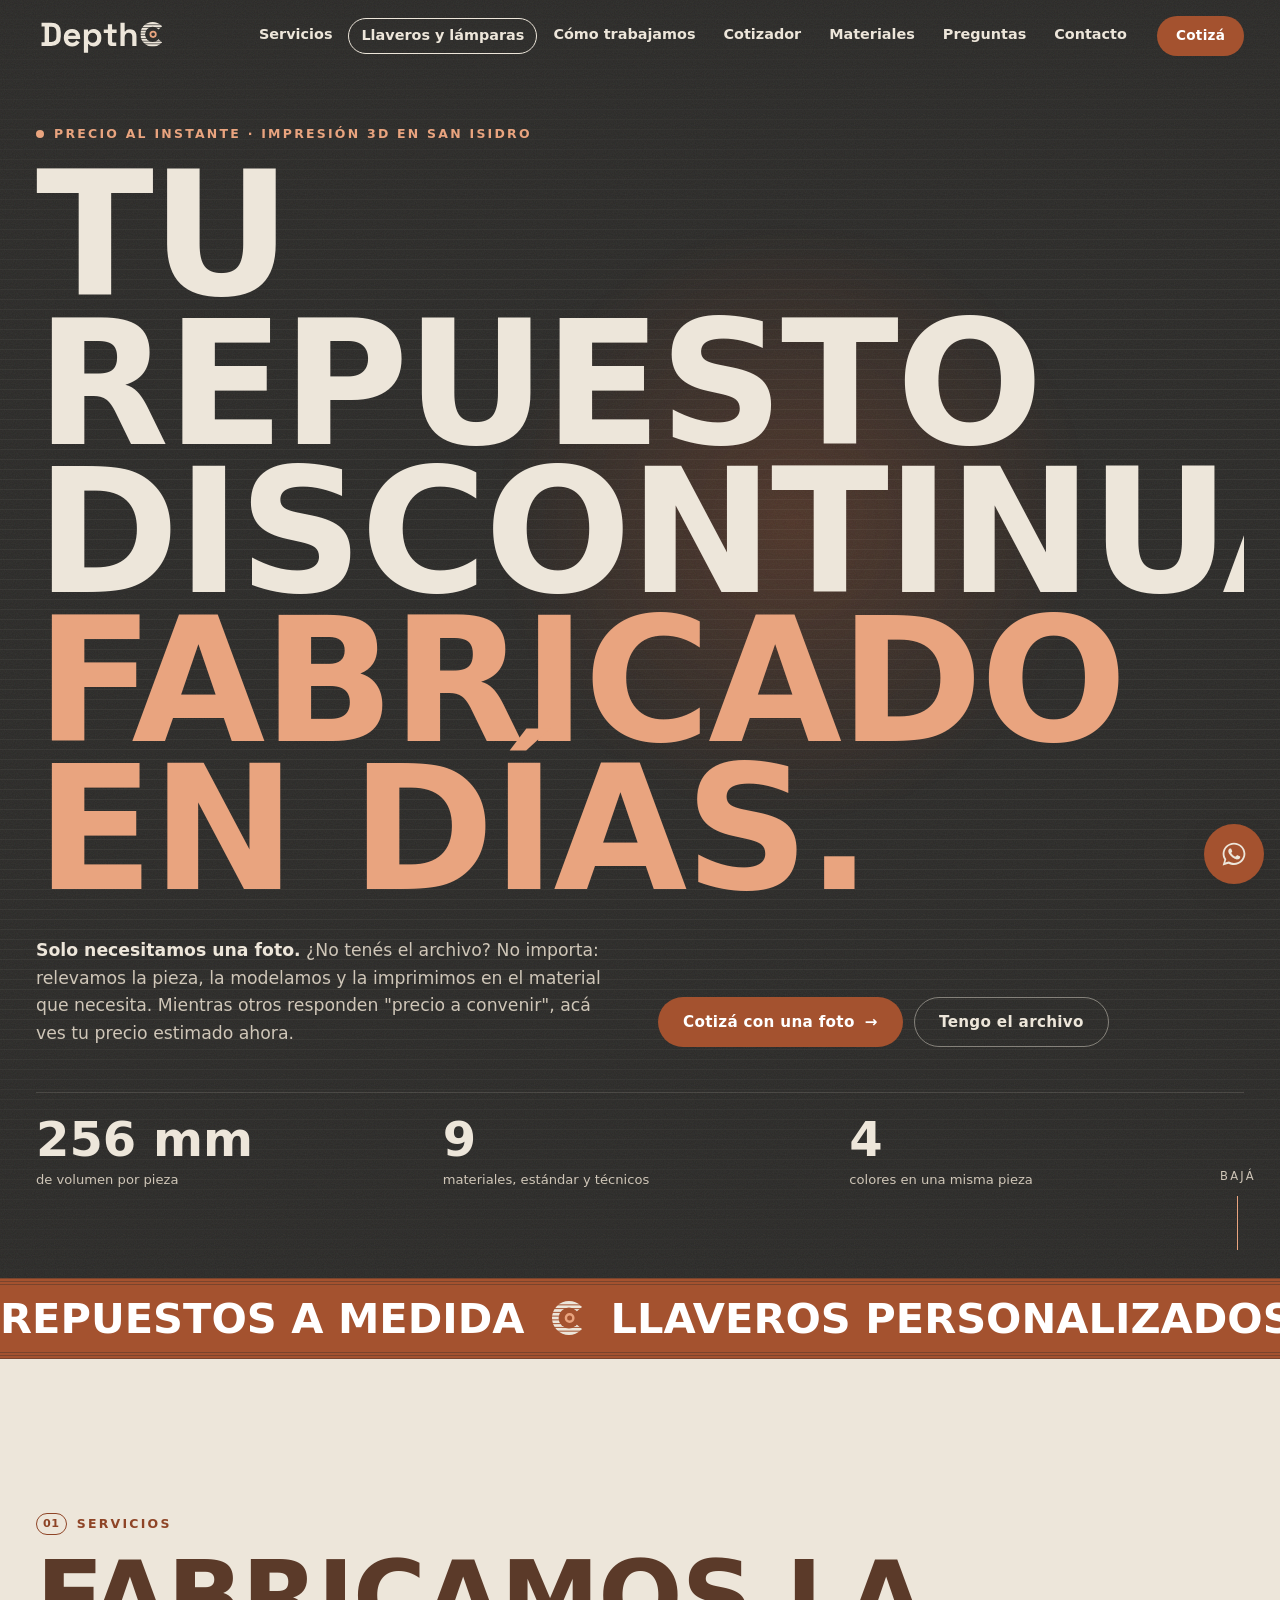
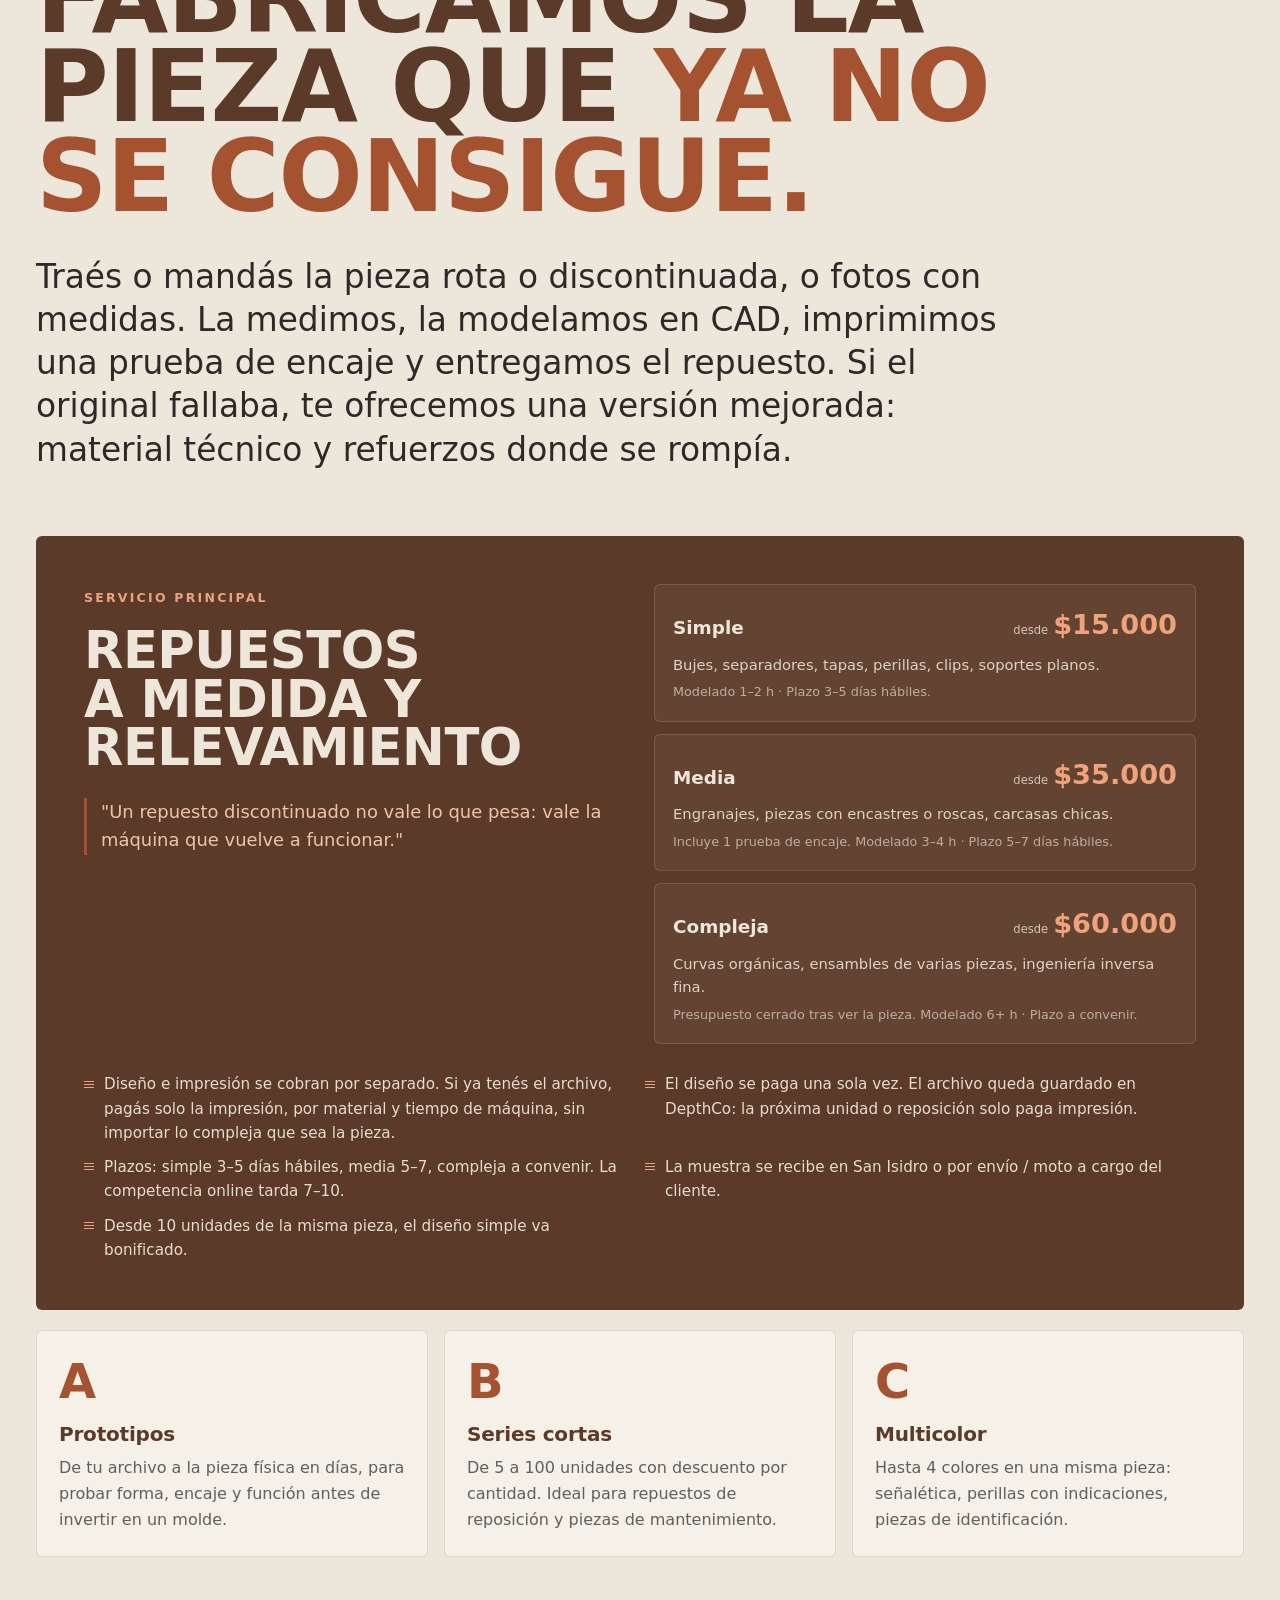
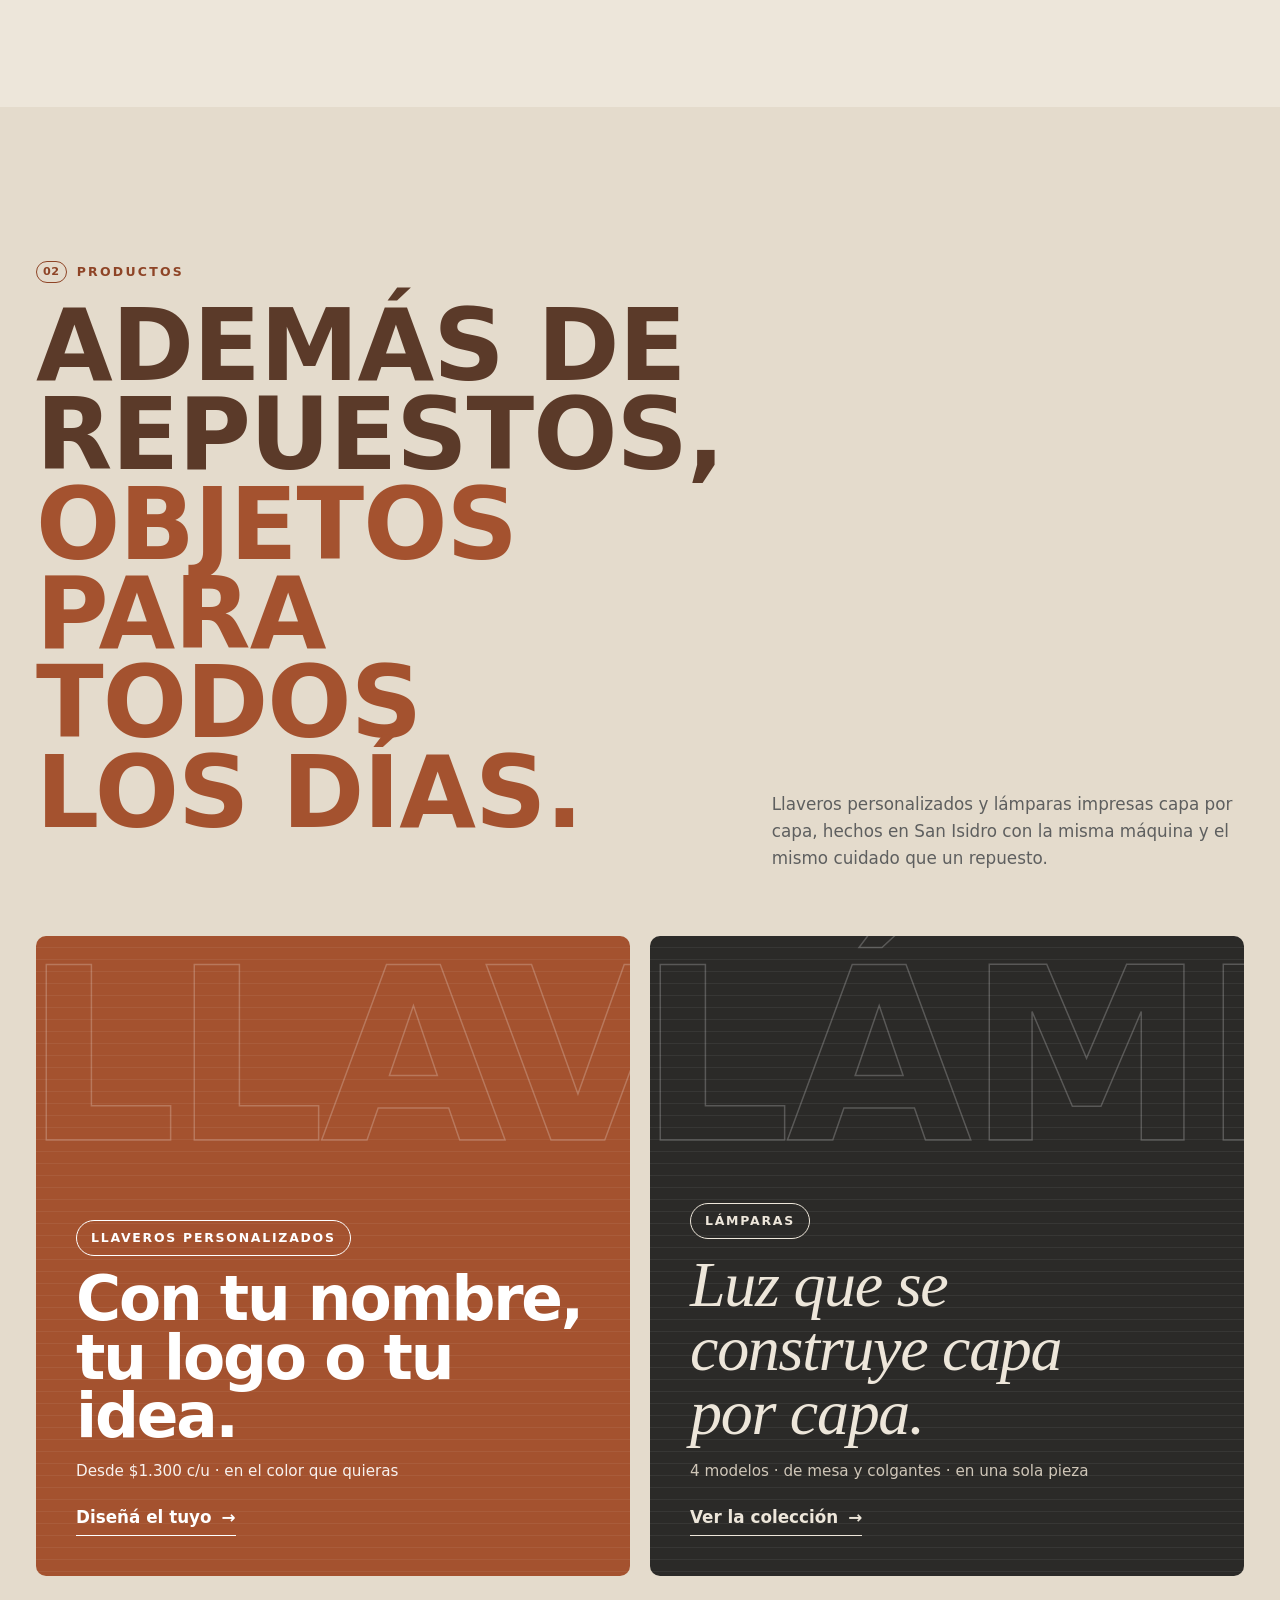
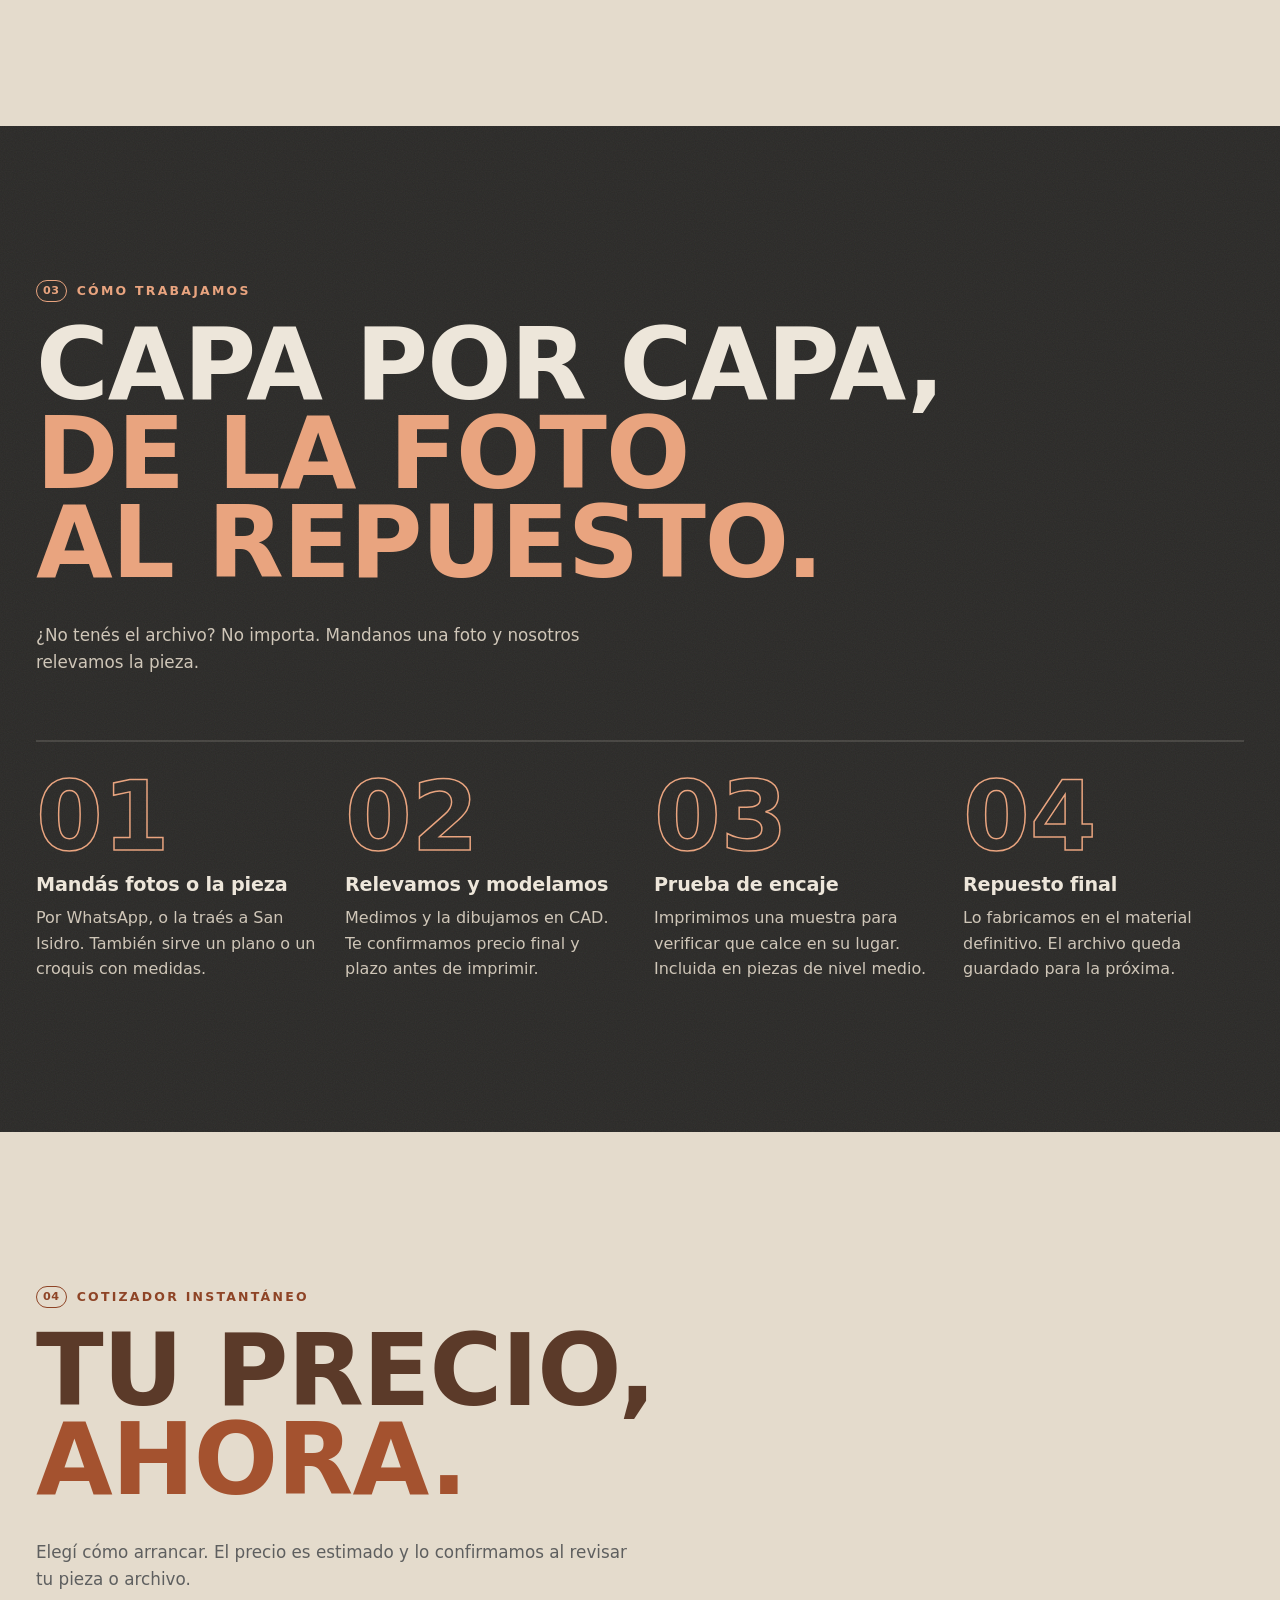
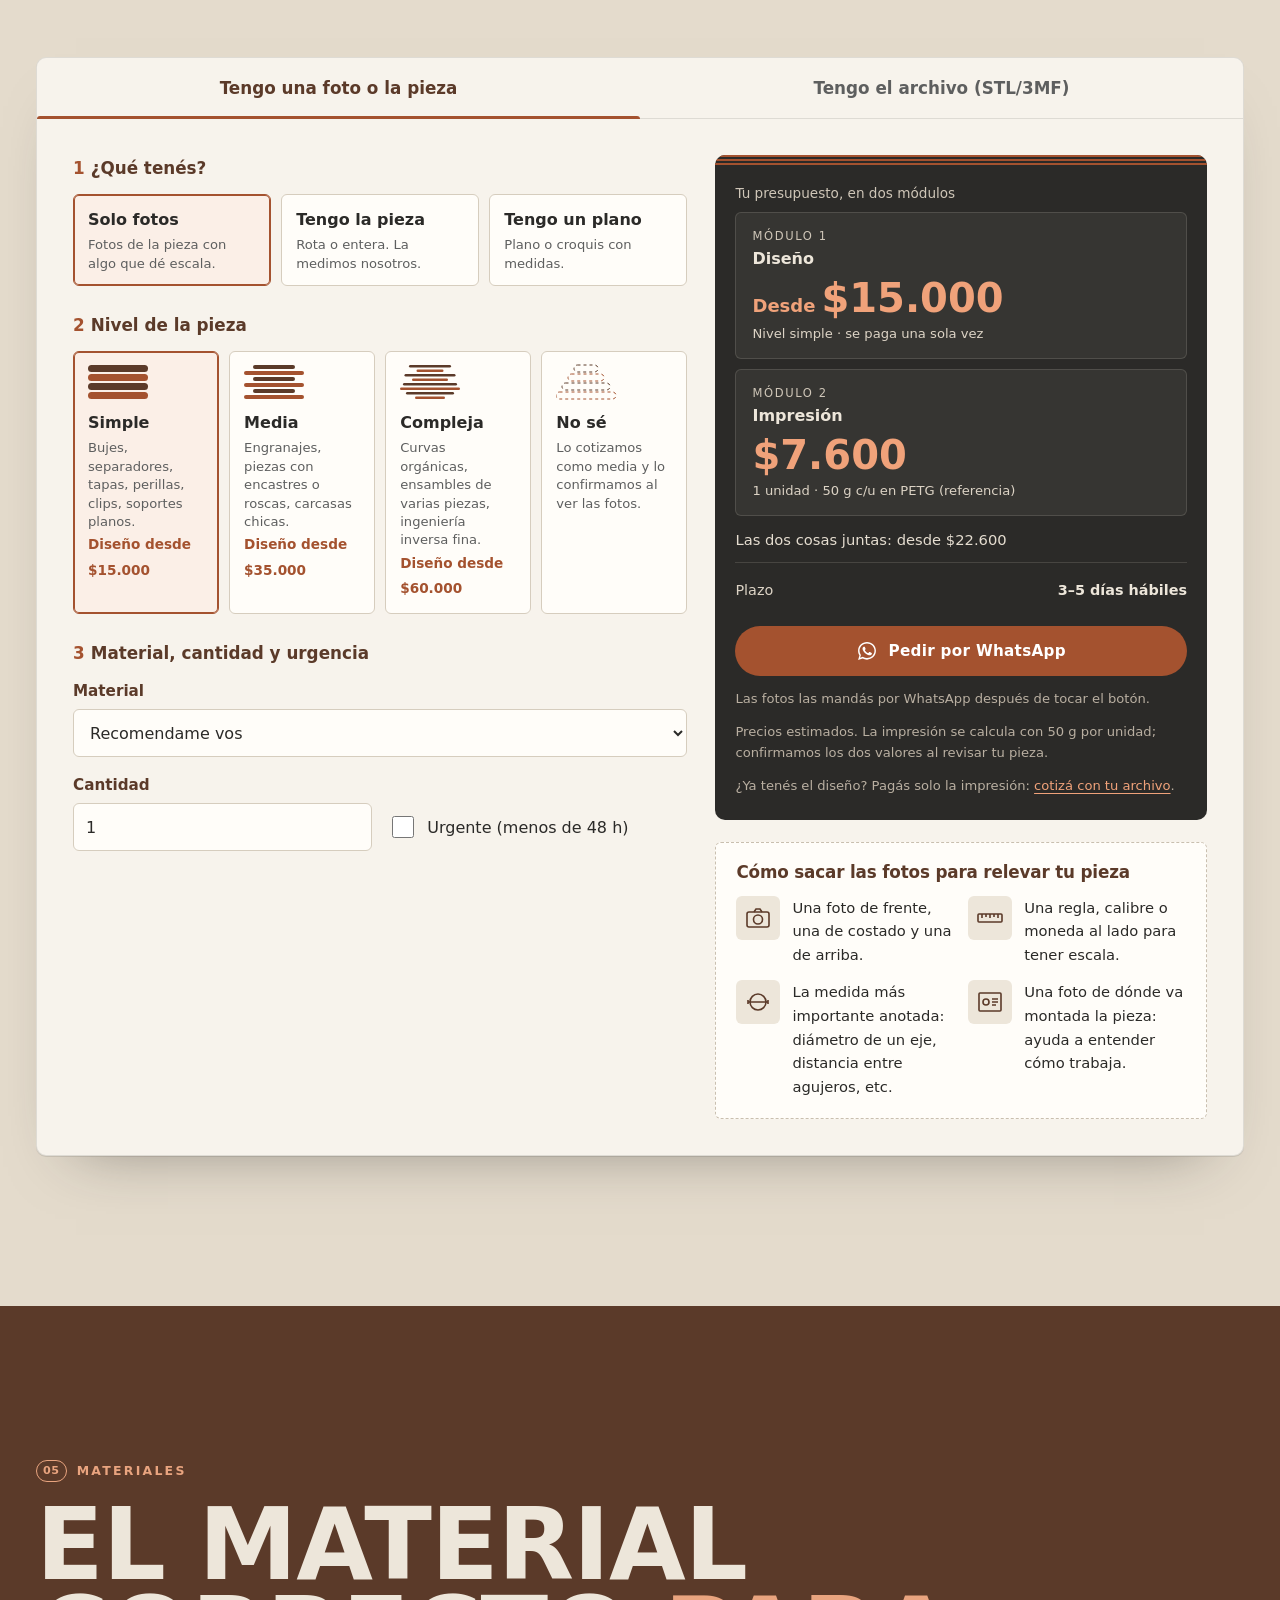
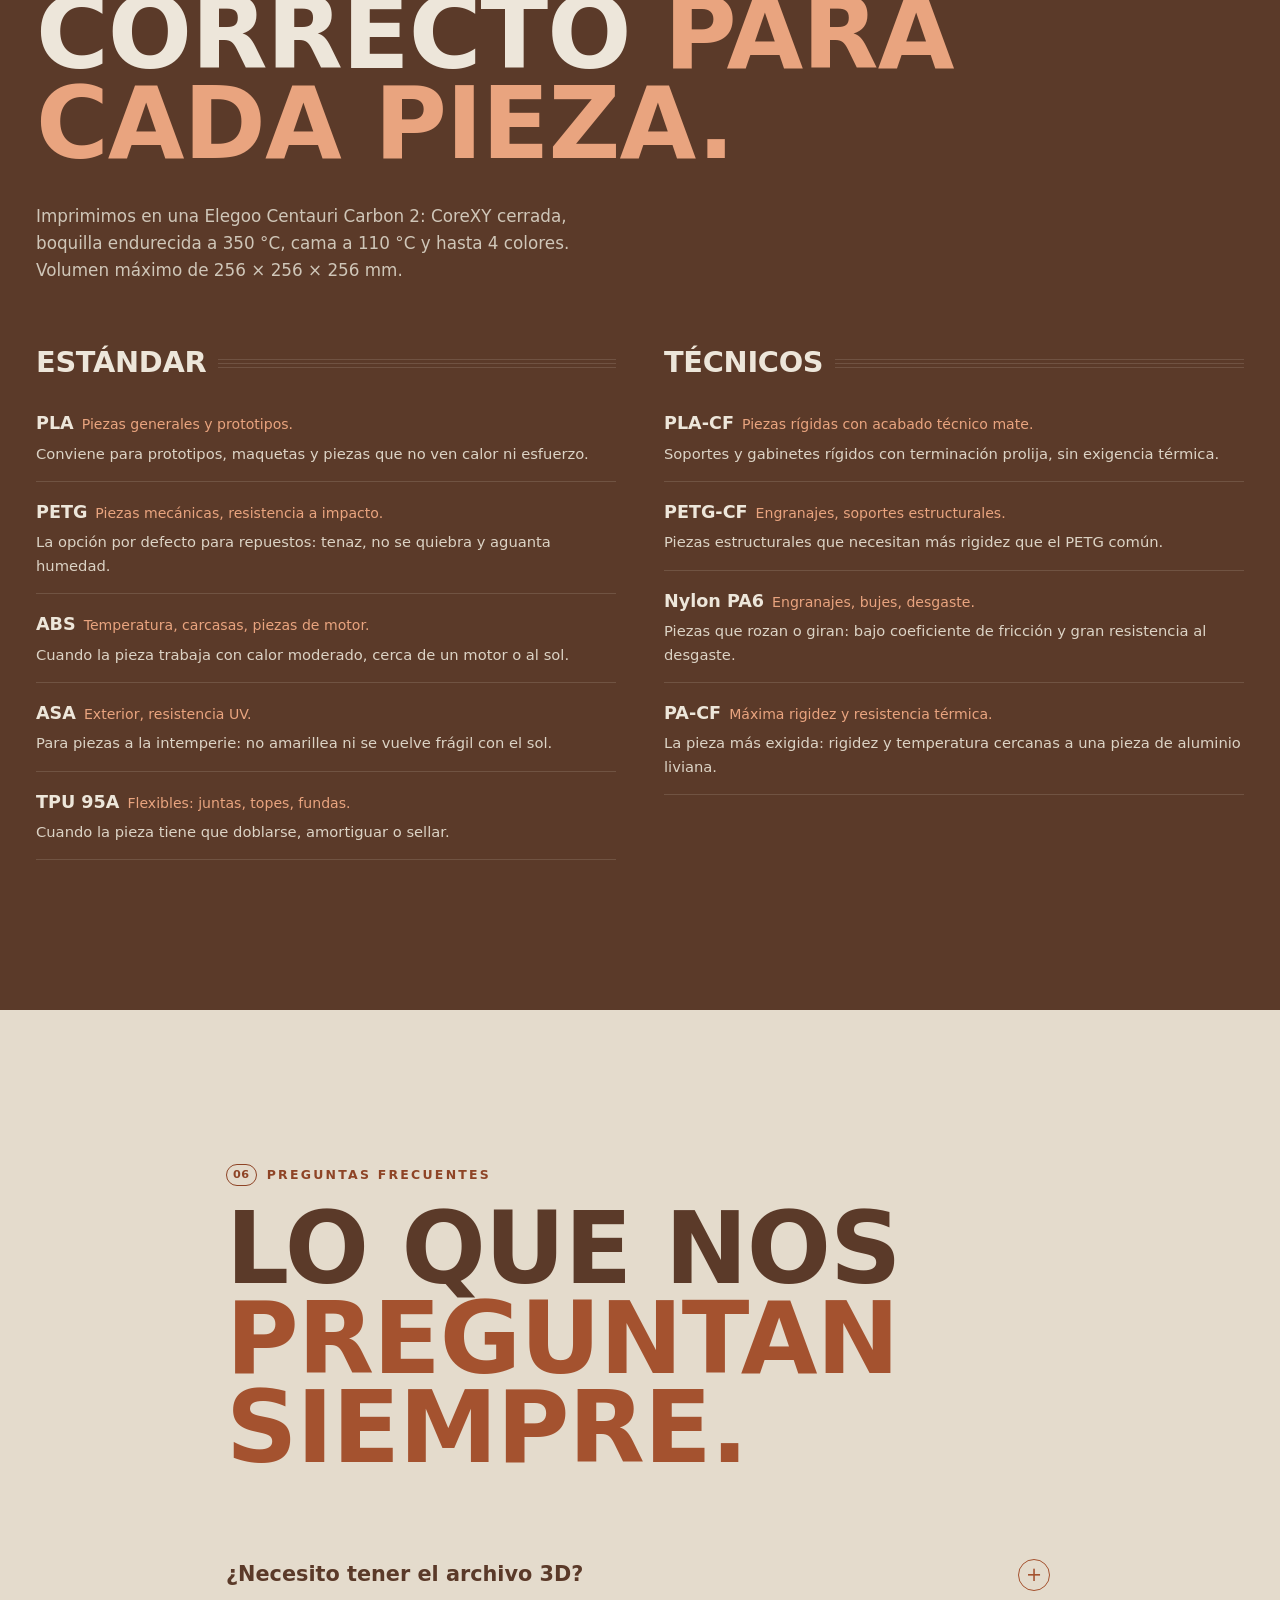
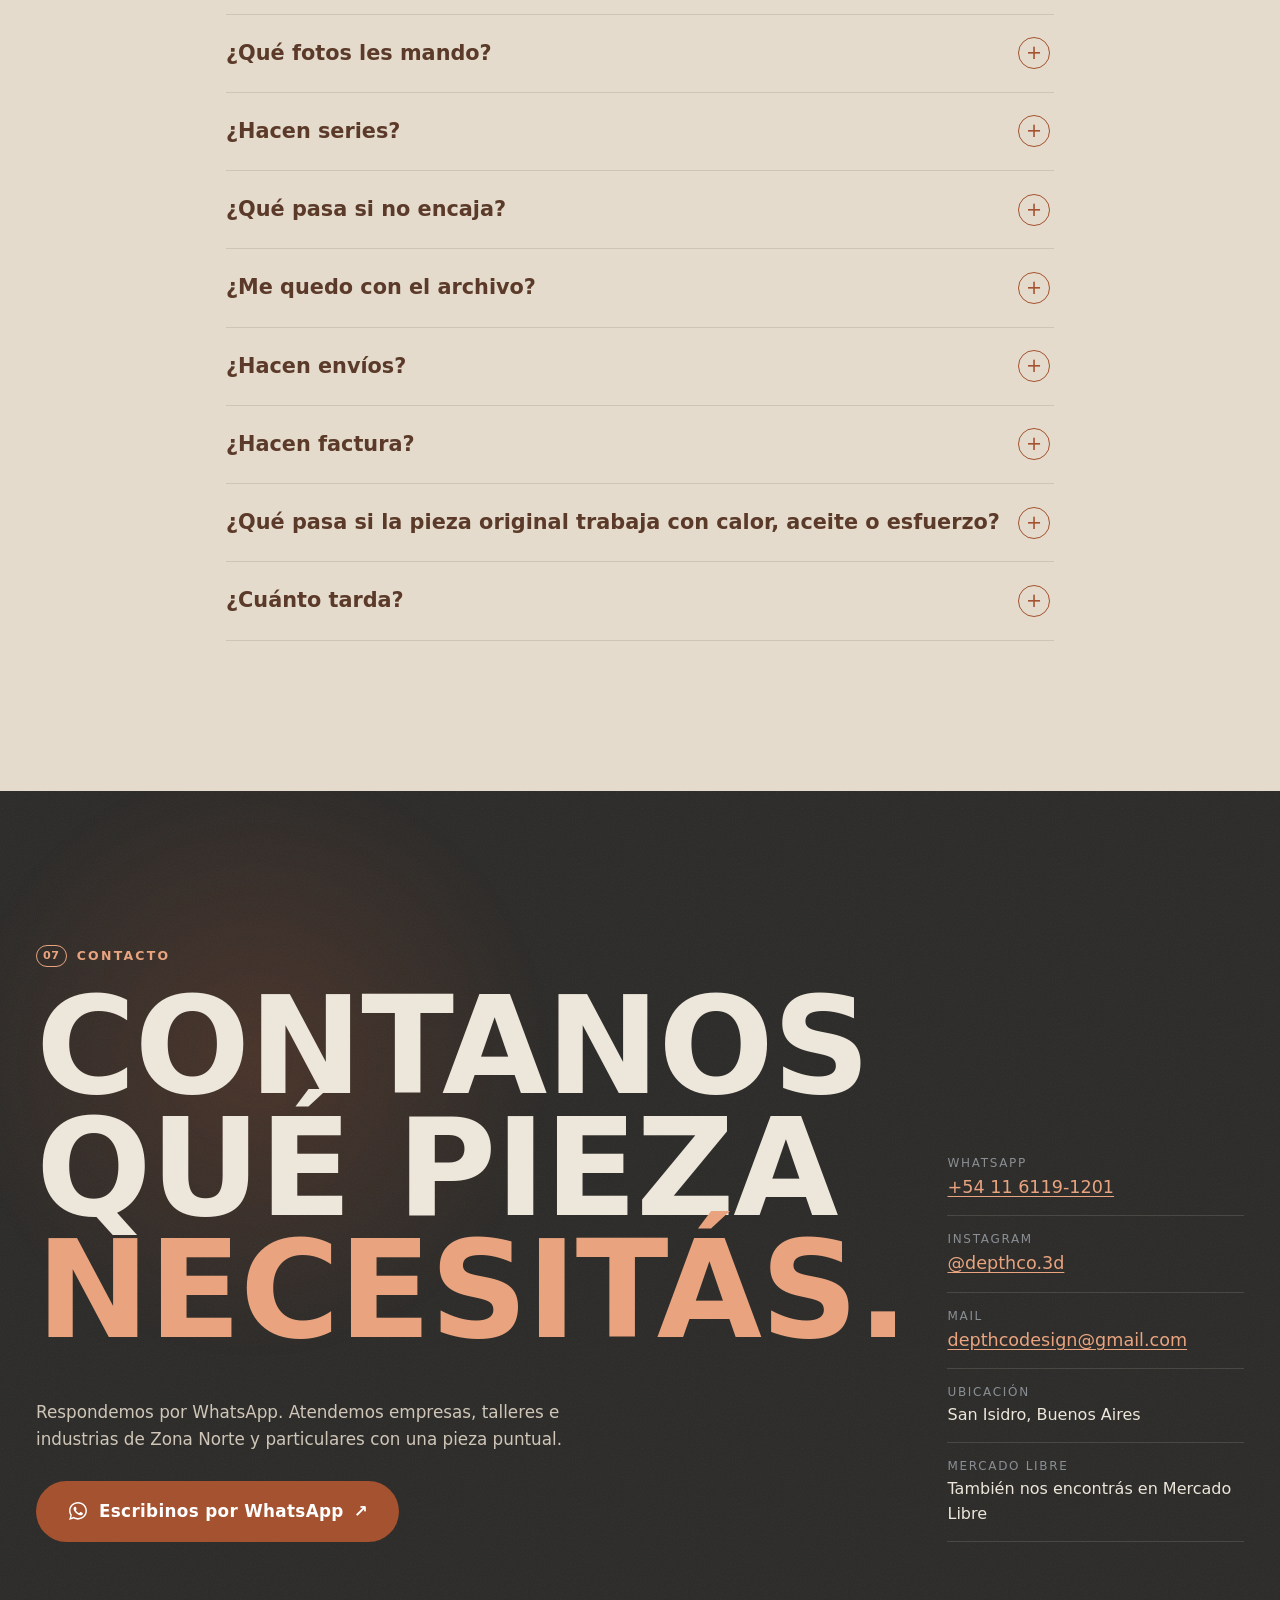
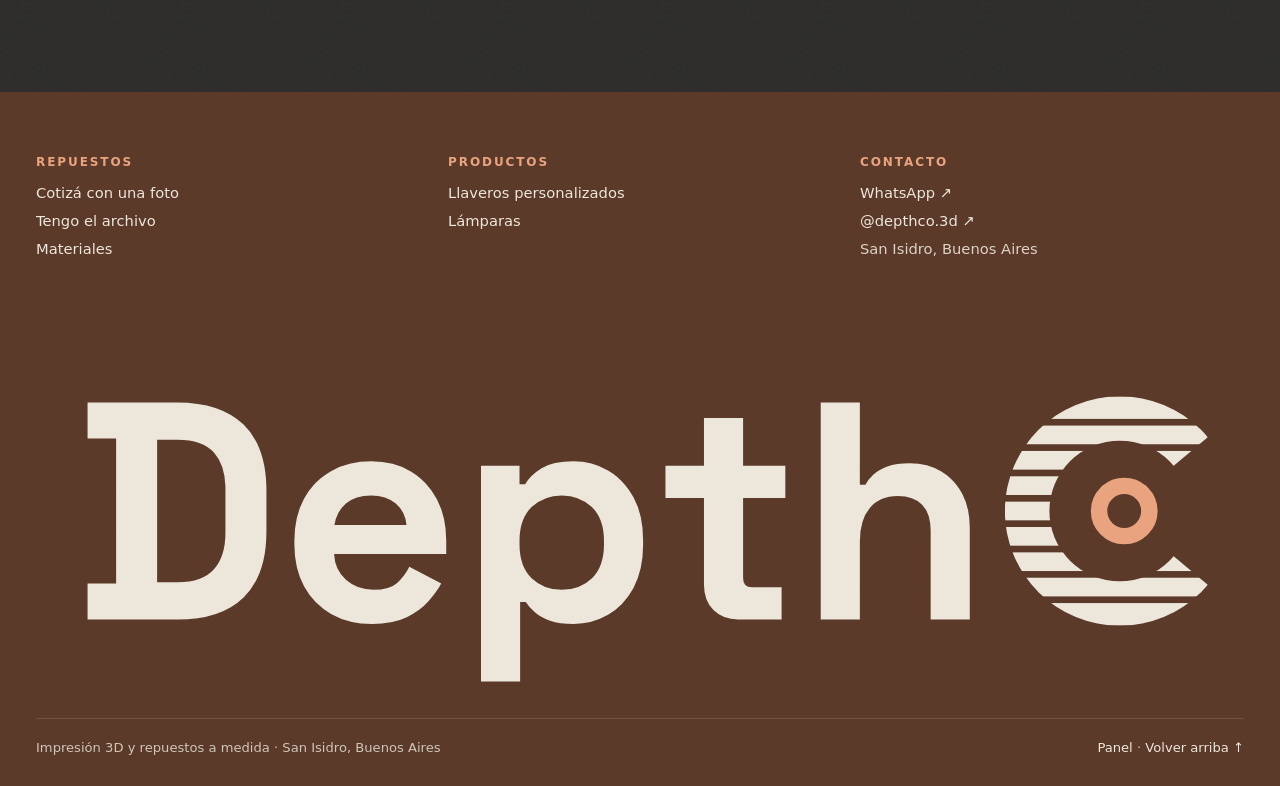
==== commit 9a7233b9: "Portada rediseñada: hero oscuro, banda en movimiento, secciones numeradas y llaveros/lámparas destac" ====
--- a/index.html
+++ b/index.html
@@ -1,5 +1,5 @@
 <!doctype html>
-<html lang="es-AR">
+<html lang="es-AR" data-splash>
 <head>
   <meta charset="utf-8">
   <meta name="viewport" content="width=device-width, initial-scale=1">
@@ -10,21 +10,21 @@
   <meta name="theme-color" content="#5B3A29">
   <link rel="icon" href="img/favicon.svg" type="image/svg+xml">
   <link rel="apple-touch-icon" href="img/marca/avatar-instagram.png">
-  <!-- Imagen para compartir (WhatsApp, Instagram, LinkedIn). Cuando la web esté publicada,
-       conviene poner la URL absoluta en og:image (ver README). -->
+  <!-- Imagen para compartir (WhatsApp, Instagram, LinkedIn) -->
   <meta property="og:type" content="website">
+  <meta property="og:url" content="https://depthcoestudio-lang.github.io/Depthco-Web/">
   <meta property="og:locale" content="es_AR">
   <meta property="og:site_name" content="DepthCo">
   <meta property="og:title" content="DepthCo — Tu repuesto discontinuado, fabricado en días">
   <meta property="og:description" content="Solo necesitamos una foto. Impresión 3D y repuestos a medida en San Isidro. Precio al instante.">
-  <meta property="og:image" content="img/og-image.png">
+  <meta property="og:image" content="https://depthcoestudio-lang.github.io/Depthco-Web/img/og-image.png">
   <meta property="og:image:width" content="1200">
   <meta property="og:image:height" content="630">
   <meta property="og:image:alt" content="DepthCo: tu repuesto discontinuado, fabricado en días. Solo necesitamos una foto.">
   <meta name="twitter:card" content="summary_large_image">
   <meta name="twitter:title" content="DepthCo — Tu repuesto discontinuado, fabricado en días">
   <meta name="twitter:description" content="Solo necesitamos una foto. Impresión 3D y repuestos a medida en San Isidro. Precio al instante.">
-  <meta name="twitter:image" content="img/og-image.png">
+  <meta name="twitter:image" content="https://depthcoestudio-lang.github.io/Depthco-Web/img/og-image.png">
   <script type="application/ld+json">
     {
       "@context": "https://schema.org",
@@ -39,8 +39,9 @@
   </script>
   <link rel="preconnect" href="https://fonts.googleapis.com">
   <link rel="preconnect" href="https://fonts.gstatic.com" crossorigin>
-  <link href="https://fonts.googleapis.com/css2?family=Inter:wght@400;500;600&family=Space+Grotesk:wght@500;600;700&display=swap" rel="stylesheet">
+  <link href="https://fonts.googleapis.com/css2?family=Archivo:wdth,wght@62..125,400..900&family=Inter:wght@400;500;600&family=Bricolage+Grotesque:opsz,wght@12..96,800&family=Fraunces:ital,opsz,wght@1,9..144,300&display=swap" rel="stylesheet">
   <link rel="stylesheet" href="styles.css">
+  <script src="motion.js"></script>
   <script type="importmap">
     {
       "imports": {
@@ -61,58 +62,75 @@
 <body>
   <a class="skip" href="#main">Saltar al contenido</a>
 
-  <header class="topbar">
+  <header class="topbar" data-nav>
     <div class="wrap topbar__inner">
       <a class="brand" href="#inicio" aria-label="DepthCo, inicio">
-        <img src="img/logo.svg" alt="DepthCo" width="144" height="40">
+        <img class="brand__claro" src="img/logo-claro.svg" alt="DepthCo" width="144" height="40">
+        <img class="brand__oscuro" src="img/logo.svg" alt="" width="144" height="40">
       </a>
+      <nav id="nav" class="nav" aria-label="Principal">
+        <a href="#servicios"><small>01</small>Servicios</a>
+        <a href="#productos" class="nav__prod"><small>02</small>Llaveros y lámparas</a>
+        <a href="#como-trabajamos"><small>03</small>Cómo trabajamos</a>
+        <a href="#cotizador"><small>04</small>Cotizador</a>
+        <a href="#materiales"><small>05</small>Materiales</a>
+        <a href="#faq"><small>06</small>Preguntas</a>
+        <a href="#contacto"><small>07</small>Contacto</a>
+      </nav>
+      <a class="btn btn--primary btn--sm magnetic topbar__cta" href="#cotizador" data-tab="foto">Cotizá</a>
       <button class="nav-toggle" aria-expanded="false" aria-controls="nav" aria-label="Abrir menú">
-        <span></span><span></span><span></span>
+        <span></span><span></span>
       </button>
-      <nav id="nav" class="nav" aria-label="Principal">
-        <a href="#servicios">Servicios</a>
-        <a href="#como-trabajamos">Cómo trabajamos</a>
-        <a href="#cotizador">Cotizador</a>
-        <a href="#materiales">Materiales</a>
-        <a href="#faq">Preguntas</a>
-        <a href="llaveros.html">Llaveros</a>
-        <a href="lamparas.html">Lámparas</a>
-        <a href="#contacto" class="nav__cta">Contacto</a>
-      </nav>
     </div>
   </header>
 
   <main id="main">
-    <!-- 1. HERO -->
-    <section id="inicio" class="hero layers-bg">
-      <div class="wrap hero__inner intro-in">
-        <p class="eyebrow">Impresión 3D · San Isidro, Buenos Aires</p>
-        <h1 class="hero__title">Tu repuesto discontinuado, fabricado en días. <span>Solo necesitamos una foto.</span></h1>
-        <p class="hero__lead">¿No tenés el archivo? No importa. Mandanos una foto y nosotros relevamos la pieza, la modelamos y la imprimimos en el material que necesita.</p>
-        <div class="hero__instant">
-          <span class="badge">Precio al instante</span>
-          <p>Mientras otros responden "precio a convenir" en 24&nbsp;h hábiles, acá ves tu precio estimado ahora.</p>
-        </div>
-        <div class="hero__actions">
-          <a class="btn btn--primary" href="#cotizador" data-tab="foto">Cotizá con una foto</a>
-          <a class="btn btn--ghost" href="#cotizador" data-tab="archivo">Tengo el archivo</a>
-        </div>
-      </div>
-    </section>
-
-    <!-- 2. SERVICIOS -->
+    <!-- HERO -->
+    <section id="inicio" class="hero" data-hero data-glow>
+      <div class="glow" aria-hidden="true"></div>
+      <div class="hero__layers" aria-hidden="true" data-parallax="-12"></div>
+      <div class="grain" aria-hidden="true"></div>
+      <div class="wrap hero__inner">
+        <p class="kicker hero__kicker hero-in"><span class="dot" aria-hidden="true"></span>Precio al instante · Impresión 3D en San Isidro</p>
+        <h1 class="hero__title" aria-label="Tu repuesto discontinuado, fabricado en días.">
+          <span class="ht-line" aria-hidden="true"><span class="ht-in" style="--l:0">Tu repuesto</span></span>
+          <span class="ht-line" aria-hidden="true"><span class="ht-in" style="--l:1">discontinuado,</span></span>
+          <span class="ht-line" aria-hidden="true"><span class="ht-in" style="--l:2"><em>fabricado en días.</em></span></span>
+        </h1>
+        <div class="hero__foot">
+          <p class="hero__lead hero-in"><strong>Solo necesitamos una foto.</strong> ¿No tenés el archivo? No importa: relevamos la pieza, la modelamos y la imprimimos en el material que necesita. Mientras otros responden "precio a convenir", acá ves tu precio estimado ahora.</p>
+          <div class="hero__actions hero-in">
+            <a class="btn btn--primary magnetic" href="#cotizador" data-tab="foto">Cotizá con una foto <span class="btn-arrow" aria-hidden="true">→</span></a>
+            <a class="btn btn--line magnetic" href="#cotizador" data-tab="archivo">Tengo el archivo</a>
+          </div>
+        </div>
+        <dl class="hero__stats hero-in">
+          <div><dt><span data-count="256">256</span> mm</dt><dd>de volumen por pieza</dd></div>
+          <div><dt><span data-count="9" id="stat-materiales">9</span></dt><dd>materiales, estándar y técnicos</dd></div>
+          <div><dt><span data-count="4">4</span></dt><dd>colores en una misma pieza</dd></div>
+        </dl>
+      </div>
+      <a class="hero__scroll" href="#servicios" aria-label="Bajar a Servicios"><span>Bajá</span><i aria-hidden="true"></i></a>
+    </section>
+
+    <!-- BANDA -->
+    <div class="band" aria-hidden="true">
+      <div class="marquee"><div class="marquee__track"><span>Repuestos a medida</span><img src="img/simbolo-claro.svg" alt="" width="40" height="45"><span>Llaveros personalizados</span><img src="img/simbolo-claro.svg" alt="" width="40" height="45"><span>Lámparas</span><img src="img/simbolo-claro.svg" alt="" width="40" height="45"><span>Relevamiento desde una foto</span><img src="img/simbolo-claro.svg" alt="" width="40" height="45"><span>Prototipos</span><img src="img/simbolo-claro.svg" alt="" width="40" height="45"><span>Series cortas</span><img src="img/simbolo-claro.svg" alt="" width="40" height="45"><span>Multicolor</span><img src="img/simbolo-claro.svg" alt="" width="40" height="45"><span>Precio al instante</span><img src="img/simbolo-claro.svg" alt="" width="40" height="45"><span>Repuestos a medida</span><img src="img/simbolo-claro.svg" alt="" width="40" height="45"><span>Llaveros personalizados</span><img src="img/simbolo-claro.svg" alt="" width="40" height="45"><span>Lámparas</span><img src="img/simbolo-claro.svg" alt="" width="40" height="45"><span>Relevamiento desde una foto</span><img src="img/simbolo-claro.svg" alt="" width="40" height="45"><span>Prototipos</span><img src="img/simbolo-claro.svg" alt="" width="40" height="45"><span>Series cortas</span><img src="img/simbolo-claro.svg" alt="" width="40" height="45"><span>Multicolor</span><img src="img/simbolo-claro.svg" alt="" width="40" height="45"><span>Precio al instante</span><img src="img/simbolo-claro.svg" alt="" width="40" height="45"></div></div>
+    </div>
+
+    <!-- 01. SERVICIOS -->
     <section id="servicios" class="section">
       <div class="wrap">
-        <header class="section__head build">
-          <p class="eyebrow">Servicios</p>
-          <h2>Fabricamos la pieza que ya no se consigue</h2>
+        <header class="section__head">
+          <p class="kicker reveal"><span class="kn">01</span> Servicios</p>
+          <h2 class="h2" data-split>Fabricamos la pieza que <em>ya no se consigue.</em></h2>
+          <p class="section__scrub" data-scrub>Traés o mandás la pieza rota o discontinuada, o fotos con medidas. La medimos, la modelamos en CAD, imprimimos una prueba de encaje y entregamos el repuesto. Si el original fallaba, te ofrecemos una versión mejorada: material técnico y refuerzos donde se rompía.</p>
         </header>
 
-        <article class="feature build">
+        <article class="feature reveal">
           <div class="feature__intro">
-            <p class="eyebrow eyebrow--light">Servicio principal</p>
+            <p class="kicker kicker--light">Servicio principal</p>
             <h3>Repuestos a medida y relevamiento</h3>
-            <p>Traés o mandás la pieza rota o discontinuada (o fotos con medidas). La medimos, la modelamos en CAD, imprimimos una prueba de encaje y entregamos el repuesto. Si el original fallaba, te ofrecemos una versión mejorada: material técnico y refuerzos donde se rompía.</p>
             <p class="claim">"Un repuesto discontinuado no vale lo que pesa: vale la máquina que vuelve a funcionar."</p>
           </div>
           <div class="levels" id="niveles-servicio">
@@ -128,15 +146,18 @@
         </article>
 
         <div class="cards">
-          <article class="card build">
+          <article class="card reveal">
+            <span class="card__n">A</span>
             <h3>Prototipos</h3>
             <p>De tu archivo a la pieza física en días, para probar forma, encaje y función antes de invertir en un molde.</p>
           </article>
-          <article class="card build">
+          <article class="card reveal">
+            <span class="card__n">B</span>
             <h3>Series cortas</h3>
             <p>De 5 a 100 unidades con descuento por cantidad. Ideal para repuestos de reposición y piezas de mantenimiento.</p>
           </article>
-          <article class="card build">
+          <article class="card reveal">
+            <span class="card__n">C</span>
             <h3>Multicolor</h3>
             <p>Hasta 4 colores en una misma pieza: señalética, perillas con indicaciones, piezas de identificación.</p>
           </article>
@@ -144,31 +165,66 @@
       </div>
     </section>
 
-    <!-- 3. CÓMO TRABAJAMOS -->
+    <!-- 02. PRODUCTOS: LLAVEROS Y LÁMPARAS -->
+    <section id="productos" class="section section--productos">
+      <div class="wrap">
+        <header class="section__head section__head--row">
+          <div>
+            <p class="kicker reveal"><span class="kn">02</span> Productos</p>
+            <h2 class="h2" data-split>Además de repuestos, <em>objetos para todos los días.</em></h2>
+          </div>
+          <p class="section__lead reveal">Llaveros personalizados y lámparas impresas capa por capa, hechos en San Isidro con la misma máquina y el mismo cuidado que un repuesto.</p>
+        </header>
+        <div class="prods">
+          <a class="prod prod--llaveros reveal" href="llaveros.html" data-glow>
+            <span class="glow" aria-hidden="true"></span>
+            <span class="prod__bg" aria-hidden="true">Llaveros</span>
+            <span class="prod__media" data-prod-foto="llaveros" aria-hidden="true"></span>
+            <span class="prod__tag">Llaveros personalizados</span>
+            <span class="prod__title">Con tu nombre, tu logo o tu idea.</span>
+            <span class="prod__meta" data-prod-meta="llaveros">En el color que quieras · desde una unidad</span>
+            <span class="prod__cta">Diseñá el tuyo <i aria-hidden="true">→</i></span>
+          </a>
+          <a class="prod prod--lamparas reveal" href="lamparas.html" data-glow>
+            <span class="glow" aria-hidden="true"></span>
+            <span class="prod__bg" aria-hidden="true">Lámparas</span>
+            <span class="prod__media" data-prod-foto="lamparas" aria-hidden="true"></span>
+            <span class="prod__tag">Lámparas</span>
+            <span class="prod__title">Luz que se construye capa por capa.</span>
+            <span class="prod__meta" data-prod-meta="lamparas">De mesa y colgantes · en una sola pieza</span>
+            <span class="prod__cta">Ver la colección <i aria-hidden="true">→</i></span>
+          </a>
+        </div>
+      </div>
+    </section>
+
+    <!-- 03. CÓMO TRABAJAMOS -->
     <section id="como-trabajamos" class="section section--dark">
+      <div class="grain" aria-hidden="true"></div>
       <div class="wrap">
-        <header class="section__head build">
-          <p class="eyebrow eyebrow--light">Cómo trabajamos</p>
-          <h2>Capa por capa, de la foto al repuesto</h2>
-          <p class="section__lead">¿No tenés el archivo? No importa. Mandanos una foto y nosotros relevamos la pieza.</p>
+        <header class="section__head">
+          <p class="kicker kicker--light reveal"><span class="kn">03</span> Cómo trabajamos</p>
+          <h2 class="h2" data-split>Capa por capa, <em>de la foto al repuesto.</em></h2>
+          <p class="section__lead reveal">¿No tenés el archivo? No importa. Mandanos una foto y nosotros relevamos la pieza.</p>
         </header>
+        <div class="steps-track" aria-hidden="true"><span data-progress></span></div>
         <ol class="steps">
-          <li class="step build">
+          <li class="step reveal">
             <span class="step__n">01</span>
             <h3>Mandás fotos o la pieza</h3>
             <p>Por WhatsApp, o la traés a San Isidro. También sirve un plano o un croquis con medidas.</p>
           </li>
-          <li class="step build">
+          <li class="step reveal">
             <span class="step__n">02</span>
             <h3>Relevamos y modelamos</h3>
             <p>Medimos y la dibujamos en CAD. Te confirmamos precio final y plazo antes de imprimir.</p>
           </li>
-          <li class="step build">
+          <li class="step reveal">
             <span class="step__n">03</span>
             <h3>Prueba de encaje</h3>
             <p>Imprimimos una muestra para verificar que calce en su lugar. Incluida en piezas de nivel medio.</p>
           </li>
-          <li class="step build">
+          <li class="step reveal">
             <span class="step__n">04</span>
             <h3>Repuesto final</h3>
             <p>Lo fabricamos en el material definitivo. El archivo queda guardado para la próxima.</p>
@@ -177,13 +233,13 @@
       </div>
     </section>
 
-    <!-- 4. COTIZADOR -->
+    <!-- 04. COTIZADOR -->
     <section id="cotizador" class="section section--quote">
       <div class="wrap">
-        <header class="section__head build">
-          <p class="eyebrow">Cotizador instantáneo</p>
-          <h2>Tu precio, ahora</h2>
-          <p class="section__lead">Elegí cómo arrancar. El precio es estimado y lo confirmamos al revisar tu pieza o archivo.</p>
+        <header class="section__head">
+          <p class="kicker reveal"><span class="kn">04</span> Cotizador instantáneo</p>
+          <h2 class="h2" data-split>Tu precio, <em>ahora.</em></h2>
+          <p class="section__lead reveal">Elegí cómo arrancar. El precio es estimado y lo confirmamos al revisar tu pieza o archivo.</p>
         </header>
         <div class="quote" id="quote">
           <div class="tabs" role="tablist" aria-label="Tipo de cotización">
@@ -346,13 +402,13 @@
       </div>
     </section>
 
-    <!-- 5. MATERIALES -->
+    <!-- 05. MATERIALES -->
     <section id="materiales" class="section section--walnut">
       <div class="wrap">
-        <header class="section__head build">
-          <p class="eyebrow eyebrow--light">Materiales</p>
-          <h2>El material correcto para cada pieza</h2>
-          <p class="section__lead">Imprimimos en una Elegoo Centauri Carbon 2: CoreXY cerrada, boquilla endurecida a 350&nbsp;°C, cama a 110&nbsp;°C y hasta 4 colores. Volumen máximo de 256 × 256 × 256&nbsp;mm.</p>
+        <header class="section__head">
+          <p class="kicker kicker--light reveal"><span class="kn">05</span> Materiales</p>
+          <h2 class="h2" data-split>El material correcto <em>para cada pieza.</em></h2>
+          <p class="section__lead reveal">Imprimimos en una Elegoo Centauri Carbon 2: CoreXY cerrada, boquilla endurecida a 350&nbsp;°C, cama a 110&nbsp;°C y hasta 4 colores. Volumen máximo de 256 × 256 × 256&nbsp;mm.</p>
         </header>
         <div class="materials" id="lista-materiales">
           <!-- Se completa desde config.js (MATERIALES) -->
@@ -360,47 +416,47 @@
       </div>
     </section>
 
-    <!-- 6. FAQ -->
+    <!-- 06. FAQ -->
     <section id="faq" class="section section--alt">
       <div class="wrap wrap--narrow">
-        <header class="section__head build">
-          <p class="eyebrow">Preguntas frecuentes</p>
-          <h2>Lo que nos preguntan siempre</h2>
+        <header class="section__head">
+          <p class="kicker reveal"><span class="kn">06</span> Preguntas frecuentes</p>
+          <h2 class="h2" data-split>Lo que nos <em>preguntan siempre.</em></h2>
         </header>
         <div class="faq">
-          <details class="build">
+          <details class="reveal">
             <summary>¿Necesito tener el archivo 3D?</summary>
             <p>No. La mayoría de nuestros clientes llegan con una foto o con la pieza en la mano. Nosotros la relevamos y la modelamos. Si ya tenés el STL o 3MF, pagás solo la impresión y el cotizador te da el precio automáticamente. El diseño se cobra aparte, únicamente cuando lo hacemos nosotros.</p>
           </details>
-          <details class="build">
+          <details class="reveal">
             <summary>¿Qué fotos les mando?</summary>
             <p>De frente, de costado y de arriba, con una regla, calibre o moneda al lado para tener escala. Anotá la medida más importante (diámetro de un eje, distancia entre agujeros) y sumá una foto de dónde va montada.</p>
           </details>
-          <details class="build">
+          <details class="reveal">
             <summary>¿Hacen series?</summary>
             <p>Sí. Hacemos series cortas con descuento: 5% desde 5 unidades, 10% desde 10 y 15% desde 50. Para más de 100 unidades, escribinos y te pasamos precio por volumen.</p>
           </details>
-          <details class="build">
+          <details class="reveal">
             <summary>¿Qué pasa si no encaja?</summary>
             <p>En piezas de nivel medio la prueba de encaje está incluida: imprimimos una muestra, la probás y ajustamos antes de la pieza final. Cada prueba adicional cuesta el 50% de la impresión de esa pieza.</p>
           </details>
-          <details class="build">
+          <details class="reveal">
             <summary>¿Me quedo con el archivo?</summary>
             <p>El archivo queda guardado en DepthCo, así la próxima unidad solo paga impresión. Si querés el archivo CAD (STEP) para vos, se suma un 50% del valor del diseño.</p>
           </details>
-          <details class="build">
+          <details class="reveal">
             <summary>¿Hacen envíos?</summary>
             <p>Estamos en San Isidro, Zona Norte. Podés retirar o coordinamos envío o moto a cargo del cliente. La muestra para relevar también nos la podés mandar así, y te la devolvemos con el repuesto.</p>
           </details>
-          <details class="build">
+          <details class="reveal">
             <summary>¿Hacen factura?</summary>
             <p>Escribinos por WhatsApp antes de confirmar el pedido y te decimos qué comprobante podemos emitir para tu empresa.</p>
           </details>
-          <details class="build">
+          <details class="reveal">
             <summary>¿Qué pasa si la pieza original trabaja con calor, aceite o esfuerzo?</summary>
             <p>Lo vemos al relevarla. Para temperatura usamos ABS o ASA, para desgaste y engranajes nylon o PETG-CF, y para máxima rigidez PA-CF. Si la original fallaba, te proponemos una versión reforzada.</p>
           </details>
-          <details class="build">
+          <details class="reveal">
             <summary>¿Cuánto tarda?</summary>
             <p>Una pieza simple, de 3 a 5 días hábiles; una de nivel medio, de 5 a 7. Si la necesitás en menos de 48 h, marcá "urgente" en el cotizador (+30%).</p>
           </details>
@@ -408,16 +464,21 @@
       </div>
     </section>
 
-    <!-- 7. CONTACTO -->
-    <section id="contacto" class="section section--dark">
+    <!-- 07. CONTACTO -->
+    <section id="contacto" class="section section--dark section--contacto" data-glow>
+      <div class="glow" aria-hidden="true"></div>
+      <div class="grain" aria-hidden="true"></div>
       <div class="wrap contact">
-        <div class="build">
-          <p class="eyebrow eyebrow--light">Contacto</p>
-          <h2>Contanos qué pieza necesitás</h2>
-          <p class="section__lead">Respondemos por WhatsApp. Atendemos empresas, talleres e industrias de Zona Norte y particulares con una pieza puntual.</p>
-          <a class="btn btn--primary" href="https://wa.me/541161191201" target="_blank" rel="noopener">Escribinos por WhatsApp</a>
-        </div>
-        <ul class="contact__list build">
+        <div>
+          <p class="kicker kicker--light reveal"><span class="kn">07</span> Contacto</p>
+          <h2 class="h2 h2--xl" data-split>Contanos qué pieza <em>necesitás.</em></h2>
+          <p class="section__lead reveal">Respondemos por WhatsApp. Atendemos empresas, talleres e industrias de Zona Norte y particulares con una pieza puntual.</p>
+          <a class="btn btn--primary btn--lg magnetic reveal" href="https://wa.me/541161191201" target="_blank" rel="noopener">
+            <svg viewBox="0 0 32 32" width="22" height="22" aria-hidden="true" focusable="false"><use href="#ico-wa"/></svg>
+            Escribinos por WhatsApp <span class="btn-arrow" aria-hidden="true">↗</span>
+          </a>
+        </div>
+        <ul class="contact__list reveal">
           <li><span>WhatsApp</span><a href="https://wa.me/541161191201" target="_blank" rel="noopener">+54 11 6119-1201</a></li>
           <li><span>Instagram</span><a href="https://www.instagram.com/depthco.3d/" target="_blank" rel="noopener">@depthco.3d</a></li>
           <li><span>Mail</span><a class="js-mail" data-u="depthcodesign" data-d="gmail.com" href="#contacto">depthcodesign (arroba) gmail.com</a></li>
@@ -429,12 +490,29 @@
   </main>
 
   <footer class="footer">
-    <div class="wrap footer__inner">
-      <img class="footer__logo" src="img/logo-claro.svg" alt="DepthCo" width="108" height="30">
-      <p>Impresión 3D y repuestos a medida · San Isidro, Buenos Aires · <a href="llaveros.html">Llaveros</a> · <a href="lamparas.html">Lámparas</a> · <a href="admin.html">Panel</a></p>
+    <div class="wrap">
+      <div class="footer__grid">
+        <div>
+          <h3>Repuestos</h3>
+          <p><a href="#cotizador" data-tab="foto">Cotizá con una foto</a><br><a href="#cotizador" data-tab="archivo">Tengo el archivo</a><br><a href="#materiales">Materiales</a></p>
+        </div>
+        <div>
+          <h3>Productos</h3>
+          <p><a href="llaveros.html">Llaveros personalizados</a><br><a href="lamparas.html">Lámparas</a></p>
+        </div>
+        <div>
+          <h3>Contacto</h3>
+          <p><a href="https://wa.me/541161191201" target="_blank" rel="noopener">WhatsApp ↗</a><br><a href="https://www.instagram.com/depthco.3d/" target="_blank" rel="noopener">@depthco.3d ↗</a><br>San Isidro, Buenos Aires</p>
+        </div>
+      </div>
+      <div class="footer__word reveal" aria-hidden="true"><img src="img/logo-claro.svg" alt="" width="389" height="108"></div>
+      <div class="footer__bottom">
+        <span>Impresión 3D y repuestos a medida · San Isidro, Buenos Aires</span>
+        <span><a href="admin.html">Panel</a> · <a href="#inicio">Volver arriba ↑</a></span>
+      </div>
     </div>
-  <a class="wa-float" href="https://wa.me/541161191201" target="_blank" rel="noopener" aria-label="Escribinos por WhatsApp">
-      <svg viewBox="0 0 32 32" width="28" height="28" aria-hidden="true" focusable="false"><path fill="currentColor" d="M16 3C8.8 3 3 8.7 3 15.8c0 2.5.7 4.8 2 6.8L3 29l6.6-2c1.9 1 4.1 1.6 6.4 1.6 7.2 0 13-5.7 13-12.8S23.2 3 16 3zm0 23.3c-2 0-4-.6-5.7-1.6l-.4-.2-3.9 1.2 1.2-3.8-.3-.4c-1.2-1.7-1.8-3.7-1.8-5.7C5.1 9.9 10 5.2 16 5.2s10.9 4.7 10.9 10.6S22 26.3 16 26.3zm6-7.9c-.3-.2-1.9-1-2.2-1-.3-.1-.5-.2-.7.2-.2.3-.8 1-1 1.2-.2.2-.4.2-.7.1-.3-.2-1.4-.5-2.6-1.6-1-.9-1.6-1.9-1.8-2.2-.2-.3 0-.5.1-.7l.5-.6c.2-.2.2-.3.3-.6.1-.2 0-.4 0-.6l-1-2.4c-.3-.6-.5-.5-.7-.5h-.6c-.2 0-.6.1-.9.4-.3.3-1.2 1.1-1.2 2.8s1.2 3.2 1.4 3.4c.2.2 2.4 3.6 5.8 5 .8.3 1.4.5 1.9.7.8.3 1.5.2 2.1.1.6-.1 1.9-.8 2.2-1.5.3-.7.3-1.4.2-1.5-.1-.2-.3-.3-.7-.5z"/></svg>
+    <a class="wa-float magnetic" href="https://wa.me/541161191201" target="_blank" rel="noopener" aria-label="Escribinos por WhatsApp">
+      <svg viewBox="0 0 32 32" width="28" height="28" aria-hidden="true" focusable="false"><use href="#ico-wa"/></svg>
     </a>
   </footer>
 
@@ -442,11 +520,9 @@
     <symbol id="ico-wa" viewBox="0 0 32 32"><path fill="currentColor" d="M16 3C8.8 3 3 8.7 3 15.8c0 2.5.7 4.8 2 6.8L3 29l6.6-2c1.9 1 4.1 1.6 6.4 1.6 7.2 0 13-5.7 13-12.8S23.2 3 16 3zm0 23.3c-2 0-4-.6-5.7-1.6l-.4-.2-3.9 1.2 1.2-3.8-.3-.4c-1.2-1.7-1.8-3.7-1.8-5.7C5.1 9.9 10 5.2 16 5.2s10.9 4.7 10.9 10.6S22 26.3 16 26.3zm6-7.9c-.3-.2-1.9-1-2.2-1-.3-.1-.5-.2-.7.2-.2.3-.8 1-1 1.2-.2.2-.4.2-.7.1-.3-.2-1.4-.5-2.6-1.6-1-.9-1.6-1.9-1.8-2.2-.2-.3 0-.5.1-.7l.5-.6c.2-.2.2-.3.3-.6.1-.2 0-.4 0-.6l-1-2.4c-.3-.6-.5-.5-.7-.5h-.6c-.2 0-.6.1-.9.4-.3.3-1.2 1.1-1.2 2.8s1.2 3.2 1.4 3.4c.2.2 2.4 3.6 5.8 5 .8.3 1.4.5 1.9.7.8.3 1.5.2 2.1.1.6-.1 1.9-.8 2.2-1.5.3-.7.3-1.4.2-1.5-.1-.2-.3-.3-.7-.5z"/></symbol>
   </svg>
 
-
-
-  <script src="animaciones.js"></script>
   <script src="config.js"></script>
   <script src="pricing.js"></script>
+  <script src="catalogo-datos.js"></script>
   <script src="main.js"></script>
   <script src="cotizador-foto.js"></script>
   <script type="module" src="cotizador-archivo.js"></script>
--- a/styles.css
+++ b/styles.css
@@ -1,4 +1,6 @@
-/* DepthCo — capa por capa. Paleta "Óxido — marrón industrial". Mobile first. */
+/* DepthCo — capa por capa. Paleta "Óxido — marrón industrial" (sin cambios). Mobile first.
+   Estética: tipografía condensada de póster, hero oscuro, títulos que entran palabra por palabra desde arriba,
+   banda en movimiento, botones magnéticos. El movimiento vive en motion.js; acá solo opacity/transform. */
 
 :root {
   --hueso: #EDE6DA;
@@ -7,250 +9,328 @@
   --nogal: #5B3A29;
   --grafito: #2B2A28;
 
-  --hueso-2: #E4DBCC;      /* hueso un tono más profundo para secciones alternas */
+  /* Derivados de la paleta (mismos tonos, más claros u oscuros para contraste) */
+  --hueso-2: #E4DBCC;
   --oxido-hover: #8E4426;
+  --oxido-claro: #E9A47F;      /* óxido sobre fondos oscuros */
+  --oxido-claro-2: #F0A27A;
   --linea: rgba(43, 42, 40, 0.12);
   --linea-clara: rgba(237, 230, 218, 0.14);
-  --texto-2: #5E5F5F;      /* acero oscurecido para texto secundario sobre hueso (contraste AA) */
-
-  --f-titulo: "Space Grotesk", "Archivo", system-ui, sans-serif;
+  --texto-2: #5E5F5F;
+  --texto-claro-2: #CFC6B8;
+
+  --f-display: "Archivo", "Space Grotesk", system-ui, sans-serif;   /* condensada, títulos grandes */
+  --f-titulo: "Archivo", system-ui, sans-serif;                      /* ancho normal, interfaz */
   --f-texto: "Inter", system-ui, -apple-system, "Segoe UI", sans-serif;
 
-  --radio: 4px;
+  --ease: cubic-bezier(.22, 1, .36, 1);
+  --radio: 6px;
   --gutter: 16px;
-  --max: 1120px;
+  --max: 1240px;
+  --intro: 0s;
 }
 
 *, *::before, *::after { box-sizing: border-box; }
-
 html { scroll-behavior: smooth; -webkit-text-size-adjust: 100%; }
-
 body {
-  margin: 0;
-  background: var(--hueso);
-  color: var(--grafito);
-  font-family: var(--f-texto);
-  font-size: 16px;
-  line-height: 1.6;
-  overflow-x: hidden;
-}
-
+  margin: 0; background: var(--hueso); color: var(--grafito);
+  font-family: var(--f-texto); font-size: 16px; line-height: 1.6; overflow-x: hidden;
+}
 img, svg, canvas { display: block; max-width: 100%; }
-
-h1, h2, h3 {
-  font-family: var(--f-titulo);
-  line-height: 1.12;
-  letter-spacing: -0.015em;
-  margin: 0 0 0.5em;
-  color: var(--nogal);
-}
-h1 { font-size: clamp(2.1rem, 7vw, 4rem); font-weight: 700; }
-h2 { font-size: clamp(1.7rem, 5vw, 2.6rem); font-weight: 600; }
-h3 { font-size: 1.2rem; font-weight: 600; }
+h1, h2, h3 { font-family: var(--f-titulo); line-height: 1.1; letter-spacing: -0.01em; margin: 0 0 0.5em; color: var(--nogal); text-wrap: balance; }
+h3 { font-size: 1.25rem; font-weight: 700; }
 p { margin: 0 0 1em; }
-
 a { color: var(--oxido); text-underline-offset: 3px; }
 a:hover { color: var(--oxido-hover); }
-
 :focus-visible { outline: 3px solid var(--oxido); outline-offset: 3px; }
-
-.skip {
-  position: absolute; left: -9999px; top: 0;
-  background: var(--grafito); color: var(--hueso); padding: 10px 16px; z-index: 100;
-}
+[hidden] { display: none !important; }
+
+.skip { position: absolute; left: -9999px; top: 0; background: var(--grafito); color: var(--hueso); padding: 10px 16px; z-index: 300; }
 .skip:focus { left: 8px; top: 8px; }
-
-.visually-hidden {
-  position: absolute !important; width: 1px; height: 1px; overflow: hidden;
-  clip: rect(0 0 0 0); white-space: nowrap;
-}
-
-.wrap { width: 100%; max-width: var(--max); margin: 0 auto; padding: 0 var(--gutter); }
-.wrap--narrow { max-width: 780px; }
-
-.eyebrow {
-  font-family: var(--f-titulo);
-  font-size: 0.8rem;
-  font-weight: 600;
-  letter-spacing: 0.14em;
-  text-transform: uppercase;
-  color: var(--oxido);
-  margin-bottom: 0.8em;
-}
-.eyebrow--light { color: #D98A62; }
-
-/* Motivo "capa por capa": líneas horizontales finas */
-.layers-bg {
-  background-image: repeating-linear-gradient(to bottom, transparent 0 7px, var(--linea) 7px 8px);
-}
-.layer-rule {
-  height: 9px; border: 0; margin: 0;
-  background: repeating-linear-gradient(to bottom, var(--acero) 0 1px, transparent 1px 4px);
-  opacity: 0.6;
-}
+.visually-hidden { position: absolute !important; width: 1px; height: 1px; overflow: hidden; clip: rect(0 0 0 0); white-space: nowrap; }
+
+.wrap { width: 100%; max-width: var(--max); margin: 0 auto; padding: 0 max(var(--gutter), env(safe-area-inset-left, 0px)); }
+.wrap--narrow { max-width: 860px; }
+
+/* ---------- Tipografía ---------- */
+.kicker {
+  display: inline-flex; align-items: center; gap: 10px;
+  font-family: var(--f-titulo); font-size: .78rem; font-weight: 600;
+  letter-spacing: .18em; text-transform: uppercase; color: var(--oxido-hover); margin: 0 0 18px;
+}
+.kicker .kn {
+  display: inline-grid; place-items: center; min-width: 30px; height: 22px; padding: 0 6px;
+  border: 1px solid currentColor; border-radius: 999px; font-size: .7rem; letter-spacing: .05em;
+}
+.kicker--light { color: var(--oxido-claro); }
+
+.h2 {
+  font-family: var(--f-display); font-stretch: 72%; font-weight: 800; text-transform: uppercase;
+  font-size: clamp(2.6rem, 8vw, 6.2rem); line-height: .9; letter-spacing: -0.01em; margin: 0 0 .35em;
+  color: var(--nogal);
+}
+.h2 em { font-style: normal; color: var(--oxido); }
+.h2--xl { font-size: clamp(3rem, 11vw, 8.5rem); }
+
+/* Máscara de palabras para los títulos que entran desde arriba ([data-split], ver motion.js) */
+[data-split] .w { display: inline-block; overflow: hidden; vertical-align: top; padding: .1em 0 .04em; margin: -.1em 0 -.04em; }
+[data-split] .wi { display: inline-block; }
 
 /* ---------- Botones ---------- */
 .btn {
-  display: inline-flex; align-items: center; justify-content: center; gap: 8px;
-  min-height: 48px; padding: 12px 22px;
-  font-family: var(--f-titulo); font-weight: 600; font-size: 1rem;
-  border-radius: var(--radio); border: 2px solid transparent;
+  display: inline-flex; align-items: center; justify-content: center; gap: 10px;
+  min-height: 50px; padding: 12px 24px;
+  font-family: var(--f-titulo); font-weight: 700; font-size: .95rem; letter-spacing: .02em;
+  border-radius: 999px; border: 1.5px solid transparent;
   text-decoration: none; cursor: pointer;
-  transition: background-color .2s, color .2s, border-color .2s, transform .2s;
+  transition: background-color .25s, color .25s, border-color .25s;
 }
 .btn--primary { background: var(--oxido); color: #fff; }
 .btn--primary:hover { background: var(--oxido-hover); color: #fff; }
 .btn--ghost { border-color: var(--nogal); color: var(--nogal); background: transparent; }
 .btn--ghost:hover { background: var(--nogal); color: var(--hueso); }
+.btn--line { border-color: rgba(237, 230, 218, .45); color: var(--hueso); background: transparent; }
+.btn--line:hover { border-color: var(--hueso); background: var(--hueso); color: var(--grafito); }
+.btn--sm { min-height: 40px; padding: 8px 18px; font-size: .85rem; }
+.btn--lg { min-height: 60px; padding: 16px 30px; font-size: 1.05rem; }
 .btn--block { width: 100%; }
 .btn[aria-disabled="true"] { opacity: .45; pointer-events: none; }
+.btn-arrow { display: inline-block; transition: transform .45s var(--ease); }
+.btn:hover .btn-arrow { transform: translate3d(5px, 0, 0); }
+.magnetic { transition: transform .5s var(--ease), background-color .25s, color .25s, border-color .25s; will-change: transform; }
 
 .badge {
-  display: inline-block;
-  background: var(--oxido); color: #fff;
-  font-family: var(--f-titulo); font-weight: 600; font-size: .85rem;
-  letter-spacing: .06em; text-transform: uppercase;
-  padding: 4px 10px; border-radius: var(--radio);
-}
-
-/* ---------- Topbar ---------- */
+  display: inline-block; background: var(--oxido); color: #fff;
+  font-family: var(--f-titulo); font-weight: 700; font-size: .8rem; letter-spacing: .08em; text-transform: uppercase;
+  padding: 4px 10px; border-radius: 999px;
+}
+
+/* Textura de grano y líneas de capa (decoración sutil, sin imágenes externas) */
+.grain {
+  position: absolute; inset: 0; pointer-events: none; opacity: .08; z-index: 0;
+  background-image: url("data:image/svg+xml,%3Csvg xmlns='http://www.w3.org/2000/svg' width='160' height='160'%3E%3Cfilter id='n'%3E%3CfeTurbulence type='fractalNoise' baseFrequency='.9' numOctaves='2' stitchTiles='stitch'/%3E%3C/filter%3E%3Crect width='100%25' height='100%25' filter='url(%23n)'/%3E%3C/svg%3E");
+}
+.glow {
+  position: absolute; left: -300px; top: -300px; width: 600px; height: 600px; border-radius: 50%;
+  pointer-events: none; z-index: 0; opacity: 0; transition: opacity .6s var(--ease);
+  background: radial-gradient(closest-side, rgba(164, 82, 47, .55), rgba(164, 82, 47, 0));
+  will-change: transform;
+}
+.is-glowing > .glow { opacity: 1; }
+
+/* ---------- Barra superior ---------- */
 .topbar {
-  position: sticky; top: 0; z-index: 50;
-  background: var(--hueso);
-  border-bottom: 1px solid var(--linea);
-}
-.topbar__inner { display: flex; align-items: center; justify-content: space-between; min-height: 60px; }
-.brand { text-decoration: none; }
-.brand__text {
-  font-family: var(--f-titulo); font-weight: 700; font-size: 1.45rem;
-  color: var(--nogal); letter-spacing: -0.02em;
-}
-.brand__co { color: var(--oxido); }
-.brand__text--light { color: var(--hueso); }
-.brand img { height: 34px; width: auto; }
+  position: fixed; top: 0; left: 0; right: 0; z-index: 100;
+  padding-top: env(safe-area-inset-top, 0px);
+  color: var(--hueso); background: transparent;
+  transition: transform .55s var(--ease), background-color .35s, box-shadow .35s;
+}
+.topbar.is-solid { background: var(--hueso); color: var(--grafito); box-shadow: 0 1px 0 var(--linea); }
+.topbar.is-hidden { transform: translate3d(0, -100%, 0); }
+.topbar__inner { display: flex; align-items: center; gap: 18px; min-height: 72px; }
+.brand { display: block; text-decoration: none; margin-right: auto; position: relative; z-index: 2; }
+.brand img { height: 36px; width: auto; }
+.brand__oscuro { display: none; }
+.topbar.is-solid .brand__claro { display: none; }
+.topbar.is-solid .brand__oscuro { display: block; }
+html.menu-open .topbar .brand__claro { display: block; }
+html.menu-open .topbar .brand__oscuro { display: none; }
+.topbar__cta { position: relative; z-index: 2; }
 
 .nav-toggle {
-  width: 44px; height: 44px; display: grid; place-content: center; gap: 5px;
-  background: none; border: 0; cursor: pointer; padding: 0;
-}
-.nav-toggle span { display: block; width: 24px; height: 2px; background: var(--nogal); transition: transform .2s, opacity .2s; }
-.nav-toggle[aria-expanded="true"] span:nth-child(1) { transform: translateY(7px) rotate(45deg); }
-.nav-toggle[aria-expanded="true"] span:nth-child(2) { opacity: 0; }
-.nav-toggle[aria-expanded="true"] span:nth-child(3) { transform: translateY(-7px) rotate(-45deg); }
-
+  position: relative; z-index: 2;
+  width: 46px; height: 46px; display: grid; place-content: center; gap: 7px;
+  background: none; border: 1.5px solid currentColor; border-radius: 50%; cursor: pointer; padding: 0; color: inherit;
+}
+.nav-toggle span { display: block; width: 18px; height: 1.5px; background: currentColor; transition: transform .45s var(--ease); }
+.nav-toggle[aria-expanded="true"] span:nth-child(1) { transform: translateY(4.25px) rotate(45deg); }
+.nav-toggle[aria-expanded="true"] span:nth-child(2) { transform: translateY(-4.25px) rotate(-45deg); }
+html.menu-open .topbar { color: var(--hueso); background: transparent; box-shadow: none; }
+html.menu-open { overflow: hidden; }
+
+/* Menú: pantalla completa en celular */
 .nav {
-  position: absolute; left: 0; right: 0; top: 100%;
-  display: none; flex-direction: column;
-  background: var(--hueso); border-bottom: 1px solid var(--linea);
-  padding: 8px var(--gutter) 16px;
-}
-.nav.is-open { display: flex; }
+  position: fixed; inset: 0; z-index: 1;
+  display: flex; flex-direction: column; justify-content: center; gap: 2px;
+  padding: 90px max(24px, env(safe-area-inset-left, 0px)) 40px;
+  background: var(--grafito);
+  visibility: hidden; opacity: 0; transform: translate3d(0, -12px, 0);
+  transition: opacity .45s var(--ease), transform .55s var(--ease), visibility 0s .55s;
+}
+.nav.is-open { visibility: visible; opacity: 1; transform: none; transition: opacity .45s var(--ease), transform .55s var(--ease), visibility 0s; }
 .nav a {
-  color: var(--grafito); text-decoration: none; font-weight: 500;
-  padding: 12px 0; border-bottom: 1px solid var(--linea);
-}
-.nav a:hover { color: var(--oxido); }
-.nav__cta { color: var(--oxido) !important; font-weight: 600 !important; }
-
-@media (min-width: 900px) {
+  display: flex; align-items: baseline; gap: 14px;
+  font-family: var(--f-display); font-stretch: 72%; font-weight: 800; text-transform: uppercase;
+  font-size: clamp(2.2rem, 10vw, 3.6rem); line-height: 1.02; color: var(--hueso); text-decoration: none;
+}
+.nav a small { font-family: var(--f-titulo); font-stretch: 100%; font-size: .8rem; font-weight: 600; color: var(--oxido-claro); letter-spacing: .1em; }
+.nav a:hover { color: var(--oxido-claro); }
+
+@media (min-width: 1100px) {
   .nav-toggle { display: none; }
   .nav {
-    position: static; display: flex; flex-direction: row; gap: 26px;
-    background: none; border: 0; padding: 0;
+    position: static; inset: auto; flex-direction: row; gap: 4px; padding: 0; background: none;
+    visibility: visible; opacity: 1; transform: none; transition: none;
   }
-  .nav a { border: 0; padding: 6px 0; font-size: .95rem; }
-}
+  .nav a {
+    font-family: var(--f-titulo); font-stretch: 100%; text-transform: none; font-weight: 600;
+    font-size: .9rem; color: inherit; padding: 8px 12px; border-radius: 999px; line-height: 1.2;
+    transition: background-color .25s, color .25s;
+  }
+  .nav a small { display: none; }
+  .nav a:hover { color: inherit; background: rgba(237, 230, 218, .12); }
+  .topbar.is-solid .nav a:hover { background: rgba(43, 42, 40, .07); }
+  .nav .nav__prod { border: 1.5px solid currentColor; }
+}
+@media (max-width: 1099px) { .topbar__cta { display: none; } }
+@media (min-width: 600px) and (max-width: 1099px) { .topbar__cta { display: inline-flex; } }
 
 /* ---------- Hero ---------- */
-.hero { position: relative; overflow: hidden; padding: 56px 0 72px; }
+.hero {
+  position: relative; overflow: hidden; isolation: isolate;
+  min-height: 100vh; min-height: 100svh;
+  display: flex; align-items: flex-end;
+  padding: 120px 0 88px; background: var(--grafito); color: var(--hueso);
+}
+.hero .glow { opacity: .55; transform: translate3d(62vw, 58vh, 0); }
+.hero.is-glowing .glow { opacity: 1; }
+.hero__layers {
+  position: absolute; inset: -80px 0; z-index: 0; pointer-events: none;
+  background-image: repeating-linear-gradient(to bottom, transparent 0 9px, rgba(237, 230, 218, .05) 9px 10px);
+  -webkit-mask-image: linear-gradient(to bottom, transparent, #000 30%, #000 75%, transparent);
+  mask-image: linear-gradient(to bottom, transparent, #000 30%, #000 75%, transparent);
+}
 .hero__inner { position: relative; z-index: 1; }
-.hero__title { max-width: 15ch; }
-.hero__title span { color: var(--oxido); display: block; }
-.hero__lead { font-size: 1.1rem; max-width: 52ch; color: var(--grafito); }
-.hero__instant {
-  display: flex; flex-wrap: wrap; align-items: center; gap: 10px 14px;
-  margin: 26px 0 30px; padding: 14px 16px;
-  background: var(--hueso); border-left: 4px solid var(--oxido);
-  max-width: 600px;
-}
-.hero__instant p { margin: 0; font-size: .95rem; color: var(--texto-2); flex: 1 1 260px; }
-.hero__actions { display: flex; flex-direction: column; gap: 12px; }
-@media (min-width: 560px) { .hero__actions { flex-direction: row; } }
-
-@media (min-width: 1000px) {
-  .hero { padding: 96px 0 120px; }
-}
+.hero__kicker { color: var(--oxido-claro); }
+.hero__kicker .dot { width: 8px; height: 8px; border-radius: 50%; background: var(--oxido-claro); box-shadow: 0 0 0 0 rgba(233, 164, 127, .6); animation: pulso 2.4s ease-out infinite; }
+@keyframes pulso { 0% { box-shadow: 0 0 0 0 rgba(233, 164, 127, .55); } 70%, 100% { box-shadow: 0 0 0 12px rgba(233, 164, 127, 0); } }
+.hero__title {
+  font-family: var(--f-display); font-stretch: 70%; font-weight: 900; text-transform: uppercase;
+  font-size: clamp(3.3rem, 13.5vw, 11rem); line-height: .86; letter-spacing: -0.015em;
+  color: var(--hueso); margin: 0 0 32px;
+}
+.ht-line { display: block; overflow: hidden; padding-top: .07em; margin-top: -.07em; }
+.ht-in { display: inline-block; }
+.hero__title em { font-style: normal; color: var(--oxido-claro); }
+.hero__foot { display: grid; gap: 26px; align-items: end; max-width: 1100px; }
+@media (min-width: 900px) { .hero__foot { grid-template-columns: 1.2fr 1fr; gap: 48px; } }
+.hero__lead { font-size: 1.08rem; max-width: 54ch; color: var(--texto-claro-2); margin: 0; }
+.hero__lead strong { color: var(--hueso); font-weight: 600; }
+.hero__actions { display: flex; flex-wrap: wrap; gap: 12px; }
+.hero__stats { display: grid; grid-template-columns: repeat(3, 1fr); gap: 12px; margin: 44px 0 0; padding-top: 22px; border-top: 1px solid var(--linea-clara); }
+.hero__stats div { min-width: 0; }
+.hero__stats dt { font-family: var(--f-display); font-stretch: 72%; font-weight: 800; font-size: clamp(1.8rem, 5vw, 3rem); line-height: 1; color: var(--hueso); font-variant-numeric: tabular-nums; }
+.hero__stats dd { margin: 6px 0 0; font-size: .82rem; color: var(--texto-claro-2); }
+.hero__scroll {
+  position: absolute; right: max(24px, env(safe-area-inset-right, 0px)); bottom: 28px; z-index: 1;
+  display: none; flex-direction: column; align-items: center; gap: 10px;
+  color: var(--texto-claro-2); text-decoration: none; font-size: .72rem; letter-spacing: .2em; text-transform: uppercase;
+}
+.hero__scroll i { display: block; width: 1px; height: 54px; background: rgba(237, 230, 218, .25); position: relative; overflow: hidden; }
+.hero__scroll i::after { content: ""; position: absolute; left: 0; top: 0; width: 1px; height: 100%; background: var(--oxido-claro); animation: bajar 2s var(--ease) infinite; }
+@keyframes bajar { from { transform: translate3d(0, -100%, 0); } to { transform: translate3d(0, 100%, 0); } }
+@media (min-width: 900px) { .hero__scroll { display: flex; } }
+
+/* ---------- Banda en movimiento ---------- */
+.band { position: relative; background: var(--oxido); color: #fff; overflow: hidden; padding: 20px 0; }
+.band::before, .band::after {
+  content: ""; position: absolute; left: 0; right: 0; height: 7px;
+  background: repeating-linear-gradient(to bottom, rgba(43, 42, 40, .35) 0 1px, transparent 1px 3px);
+}
+.band::before { top: 0; } .band::after { bottom: 0; }
+.marquee { display: flex; }
+.marquee__track { display: flex; align-items: center; gap: 28px; flex: none; padding-right: 28px; animation: marquee 42s linear infinite; }
+.marquee__track span {
+  font-family: var(--f-display); font-stretch: 72%; font-weight: 800; text-transform: uppercase;
+  font-size: clamp(1.6rem, 4vw, 2.6rem); line-height: 1; white-space: nowrap;
+}
+.marquee__track img { width: 30px; height: auto; flex: none; }
+.band:hover .marquee__track { animation-play-state: paused; }
+@keyframes marquee { from { transform: translate3d(0, 0, 0); } to { transform: translate3d(-50%, 0, 0); } }
 
 /* ---------- Secciones ---------- */
-.section { padding: 64px 0; position: relative; }
-.section::before {
-  /* separador capa por capa */
-  content: ""; position: absolute; left: 0; right: 0; top: 0; height: 9px;
-  background: repeating-linear-gradient(to bottom, var(--linea) 0 1px, transparent 1px 4px);
-}
-.section__head { margin-bottom: 36px; max-width: 720px; }
-.section__lead { font-size: 1.05rem; color: var(--texto-2); }
+.section { position: relative; padding: clamp(84px, 12vw, 150px) 0; }
+.section__head { margin-bottom: clamp(36px, 6vw, 64px); max-width: 980px; }
+.section__head--row { display: grid; gap: 18px; max-width: none; align-items: end; }
+@media (min-width: 960px) { .section__head--row { grid-template-columns: 1.4fr 1fr; gap: 48px; } }
+.section__lead { font-size: 1.05rem; color: var(--texto-2); max-width: 56ch; margin: 0; }
+.section__scrub {
+  font-family: var(--f-titulo); font-weight: 500; font-size: clamp(1.3rem, 2.7vw, 2.05rem); line-height: 1.32;
+  color: var(--grafito); max-width: 30em; margin: 10px 0 0;
+}
+.section__scrub .sw { transition: opacity .25s linear; }
 .section--alt { background: var(--hueso-2); }
-.section--dark { background: var(--grafito); color: var(--hueso); }
+.section--dark { background: var(--grafito); color: var(--hueso); overflow: hidden; isolation: isolate; }
 .section--walnut { background: var(--nogal); color: var(--hueso); }
-.section--dark h2, .section--dark h3, .section--walnut h2, .section--walnut h3 { color: var(--hueso); }
-.section--dark .section__lead, .section--walnut .section__lead { color: #CFC6B8; }
-.section--dark::before, .section--walnut::before {
-  background: repeating-linear-gradient(to bottom, var(--linea-clara) 0 1px, transparent 1px 4px);
-}
-.section--dark a:not(.btn), .section--walnut a:not(.btn) { color: #E9A47F; }
-
-@media (min-width: 900px) { .section { padding: 96px 0; } }
-
-/* Entrada de arriba hacia abajo. Solo se animan opacidad y posición: el navegador las mueve con la placa de video,
-   sin redibujar, y por eso se ve fluida. El contenido siempre está visible; la animación solo corre cuando un bloque
-   que estaba fuera de pantalla entra en vista (ver animaciones.js). */
-.js .build.is-building {
-  animation: build-in 1s cubic-bezier(.22, 1, .36, 1) var(--retraso, 0ms) both;
-  will-change: opacity, transform;
-}
-@keyframes build-in {
-  from { opacity: 0; transform: translate3d(0, -16px, 0); }
-  to { opacity: 1; transform: translate3d(0, 0, 0); }
-}
-/* Primer pantallazo: el encabezado baja apenas, una sola vez al cargar */
-.js .intro-in > * { animation: intro-in 1s cubic-bezier(.22, 1, .36, 1) both; }
-.js .intro-in > *:nth-child(2) { animation-delay: .07s; }
-.js .intro-in > *:nth-child(3) { animation-delay: .14s; }
-.js .intro-in > *:nth-child(4) { animation-delay: .21s; }
-.js .intro-in > *:nth-child(5) { animation-delay: .28s; }
-@keyframes intro-in {
-  from { opacity: 0; transform: translate3d(0, -12px, 0); }
-  to { opacity: 1; transform: translate3d(0, 0, 0); }
-}
+.section--dark .h2, .section--walnut .h2, .section--dark h3, .section--walnut h3 { color: var(--hueso); }
+.section--dark .h2 em, .section--walnut .h2 em { color: var(--oxido-claro); }
+.section--dark .section__lead, .section--walnut .section__lead { color: var(--texto-claro-2); }
+.section--dark a:not(.btn), .section--walnut a:not(.btn) { color: var(--oxido-claro); }
+.section--dark > .wrap, .section--walnut > .wrap { position: relative; z-index: 1; }
+
+/* ---------- Entradas (motion.js): todo baja desde arriba, solo opacity/transform ---------- */
+.motion .reveal.is-in, .motion .build.is-in { animation: drop-in 1s var(--ease) var(--retraso, 0ms) both; will-change: opacity, transform; }
+@keyframes drop-in { from { opacity: 0; transform: translate3d(0, -18px, 0); } to { opacity: 1; transform: translate3d(0, 0, 0); } }
+.motion [data-split].is-in .wi { animation: word-in 1s var(--ease) calc(var(--i) * 45ms) both; }
+@keyframes word-in { from { transform: translate3d(0, -108%, 0); } to { transform: translate3d(0, 0, 0); } }
+
+/* Hero: entra al cargar (después de la intro, si se muestra) */
+.motion .ht-in { animation: word-in 1.15s var(--ease) calc(var(--intro) + .1s + var(--l) * .11s) both; }
+.motion .hero-in { animation: drop-in 1s var(--ease) both; }
+.motion .hero__kicker.hero-in { animation-delay: var(--intro); }
+.motion .hero__lead.hero-in { animation-delay: calc(var(--intro) + .5s); }
+.motion .hero__actions.hero-in { animation-delay: calc(var(--intro) + .62s); }
+.motion .hero__stats.hero-in { animation-delay: calc(var(--intro) + .76s); }
+
+/* Intro: el símbolo se dibuja de arriba hacia abajo y una cortina grafito sube (solo la primera visita) */
+html.splash { --intro: 1.3s; }
+html.splash body { overflow: hidden; }
+html.splash body::before, html.splash body::after { content: ""; position: fixed; z-index: 200; pointer-events: none; }
+html.splash body::before {
+  inset: 0; background: var(--grafito); pointer-events: auto;
+  animation: telon 1.9s cubic-bezier(.76, 0, .24, 1) both;
+}
+html.splash body::after {
+  left: 50%; top: 50%; width: 92px; height: 104px; margin: -52px 0 0 -46px;
+  background: url("img/simbolo-claro.svg") center / contain no-repeat;
+  animation: simbolo 1.9s var(--ease) both;
+}
+@keyframes telon { 0%, 60% { transform: translate3d(0, 0, 0); } 100% { transform: translate3d(0, -100%, 0); } }
+@keyframes simbolo {
+  0% { clip-path: inset(0 0 100% 0); opacity: 1; transform: none; }
+  38% { clip-path: inset(0 0 0 0); opacity: 1; transform: none; }
+  55% { clip-path: inset(0 0 0 0); opacity: 1; transform: none; }
+  70%, 100% { clip-path: inset(0 0 0 0); opacity: 0; transform: translate3d(0, -24px, 0); }
+}
+
 @media (prefers-reduced-motion: reduce) {
   html { scroll-behavior: auto; }
-  .js .build.is-building, .js .intro-in > * { animation: none; }
-  * { transition-duration: 0s !important; }
-}
-
-/* ---------- Servicios ---------- */
+  *, *::before, *::after { animation: none !important; transition-duration: 0s !important; }
+  .section__scrub .sw { opacity: 1 !important; }
+}
+
+/* ---------- 01 Servicios ---------- */
 .feature {
   background: var(--nogal); color: var(--hueso);
   border-radius: var(--radio); padding: 28px 20px;
-  display: grid; gap: 28px; margin-bottom: 20px;
-}
-.feature h3 { color: var(--hueso); font-size: 1.6rem; }
+  display: grid; gap: 28px; margin-bottom: 20px; position: relative; overflow: hidden;
+}
+.feature h3 { color: var(--hueso); font-family: var(--f-display); font-stretch: 72%; font-weight: 800; text-transform: uppercase; font-size: clamp(2rem, 4.5vw, 3.2rem); line-height: .95; }
 .feature .claim {
-  font-family: var(--f-titulo); font-size: 1.1rem; color: #F1C3A6;
+  font-family: var(--f-titulo); font-size: 1.12rem; color: #F1C3A6;
   border-left: 3px solid var(--oxido); padding-left: 14px; margin: 20px 0 0;
 }
 .levels { display: grid; gap: 12px; }
 .level {
-  background: rgba(237, 230, 218, 0.06);
-  border: 1px solid var(--linea-clara);
-  border-radius: var(--radio); padding: 18px;
-  position: relative; overflow: hidden;
-}
+  background: rgba(237, 230, 218, 0.06); border: 1px solid var(--linea-clara);
+  border-radius: var(--radio); padding: 18px; position: relative; overflow: hidden;
+  transition: transform .5s var(--ease), border-color .3s;
+}
+.level:hover { transform: translate3d(0, -3px, 0); border-color: rgba(237, 230, 218, .35); }
 .level__top { display: flex; justify-content: space-between; align-items: baseline; gap: 10px; }
 .level h4 { font-family: var(--f-titulo); font-size: 1.15rem; margin: 0; color: var(--hueso); }
-.level__price { font-family: var(--f-titulo); font-weight: 700; font-size: 1.4rem; color: #F0A27A; white-space: nowrap; }
-.level__price small { font-size: .75rem; font-weight: 500; color: #CFC6B8; margin-right: 4px; }
+.level__price { font-family: var(--f-display); font-stretch: 75%; font-weight: 800; font-size: 1.7rem; color: var(--oxido-claro-2); white-space: nowrap; }
+.level__price small { font-family: var(--f-titulo); font-stretch: 100%; font-size: .72rem; font-weight: 500; color: var(--texto-claro-2); margin-right: 5px; }
 .level p { margin: 6px 0 0; font-size: .92rem; color: #DCD3C5; }
 .level__meta { font-size: .8rem !important; color: #B9AFA1 !important; }
 .rules { margin: 0; padding: 0; list-style: none; display: grid; gap: 10px; font-size: .95rem; }
@@ -258,10 +338,10 @@
 .rules li:empty { display: none; }
 .rules li::before {
   content: ""; position: absolute; left: 0; top: .55em; width: 10px; height: 7px;
-  background: repeating-linear-gradient(to bottom, var(--oxido) 0 1px, transparent 1px 3px);
+  background: repeating-linear-gradient(to bottom, var(--oxido-claro) 0 1px, transparent 1px 3px);
 }
 @media (min-width: 900px) {
-  .feature { grid-template-columns: 1fr 1fr; padding: 40px; }
+  .feature { grid-template-columns: 1fr 1fr; padding: 48px; }
   .rules { grid-column: 1 / -1; grid-template-columns: 1fr 1fr; }
 }
 
@@ -270,95 +350,140 @@
 .card {
   position: relative; overflow: hidden;
   background: #F5F0E8; border: 1px solid var(--linea); border-radius: var(--radio);
-  padding: 24px 20px;
-}
+  padding: 26px 22px 24px; transition: transform .6s var(--ease), border-color .3s;
+}
+.card:hover { transform: translate3d(0, -6px, 0); border-color: var(--oxido); }
+.card__n { display: block; font-family: var(--f-display); font-stretch: 72%; font-weight: 800; font-size: 3rem; line-height: 1; color: var(--oxido); margin-bottom: 18px; }
 .card::after, .level::after {
-  /* hover: aparecen las capas */
-  content: ""; position: absolute; inset: 0;
-  background: repeating-linear-gradient(to bottom, rgba(164, 82, 47, .18) 0 1px, transparent 1px 5px);
-  transform: scaleY(0); transform-origin: top;
-  transition: transform .6s cubic-bezier(.22, 1, .36, 1); pointer-events: none;
+  content: ""; position: absolute; inset: 0; pointer-events: none;
+  background: repeating-linear-gradient(to bottom, rgba(164, 82, 47, .14) 0 1px, transparent 1px 5px);
+  transform: scaleY(0); transform-origin: top; transition: transform .7s var(--ease);
 }
 .card:hover::after, .level:hover::after { transform: scaleY(1); }
 .card p { margin: 0; color: var(--texto-2); }
 
-/* ---------- Cómo trabajamos ---------- */
-.steps { list-style: none; margin: 0; padding: 0; display: grid; gap: 14px; }
+/* ---------- 02 Productos: llaveros y lámparas ---------- */
+.section--productos { background: var(--hueso-2); overflow: hidden; }
+.prods { display: grid; gap: 16px; }
+@media (min-width: 900px) { .prods { grid-template-columns: 1fr 1fr; gap: 20px; } }
+.prod {
+  position: relative; overflow: hidden; isolation: isolate;
+  display: flex; flex-direction: column; justify-content: flex-end; gap: 14px;
+  min-height: clamp(440px, 56vw, 640px); padding: clamp(24px, 3.5vw, 40px);
+  border-radius: 10px; text-decoration: none;
+  transition: transform .8s var(--ease);
+}
+.prod:hover { transform: translate3d(0, -8px, 0); }
+.prod .glow { background: radial-gradient(closest-side, rgba(237, 230, 218, .22), rgba(237, 230, 218, 0)); }
+.prod--llaveros { background: var(--oxido); color: #fff; }
+.prod--lamparas { background: var(--grafito); color: var(--hueso); }
+.prod::before {
+  content: ""; position: absolute; inset: 0; z-index: -1; pointer-events: none;
+  background: repeating-linear-gradient(to bottom, transparent 0 11px, rgba(255, 255, 255, .06) 11px 12px);
+}
+.prod__bg {
+  position: absolute; left: -2%; top: 4%; z-index: -1; pointer-events: none; white-space: nowrap;
+  font-family: var(--f-display); font-stretch: 65%; font-weight: 900; text-transform: uppercase;
+  font-size: clamp(7rem, 21vw, 15rem); line-height: .8; letter-spacing: -0.02em;
+  color: transparent; -webkit-text-stroke: 1.5px rgba(255, 255, 255, .22);
+  transition: transform 1.4s var(--ease);
+}
+.prod:hover .prod__bg { transform: translate3d(-8%, 0, 0); }
+.prod__media { position: absolute; inset: 0 0 42% 0; z-index: -1; overflow: hidden; }
+.prod__media img { width: 100%; height: 100%; object-fit: cover; transition: transform 1.2s var(--ease); }
+.prod--foto .prod__media::after { content: ""; position: absolute; inset: 0; background: linear-gradient(to bottom, transparent 40%, rgba(0, 0, 0, .55)); }
+.prod--llaveros.prod--foto .prod__media::after { background: linear-gradient(to bottom, transparent 30%, var(--oxido)); }
+.prod--lamparas.prod--foto .prod__media::after { background: linear-gradient(to bottom, transparent 30%, var(--grafito)); }
+.prod:hover .prod__media img { transform: scale(1.05); }
+.prod--foto .prod__bg { display: none; }
+.prod__tag {
+  align-self: flex-start; font-family: var(--f-titulo); font-weight: 700; font-size: .78rem; letter-spacing: .14em; text-transform: uppercase;
+  padding: 7px 14px; border-radius: 999px; border: 1.5px solid currentColor;
+}
+.prod__title { display: block; max-width: 14ch; }
+.prod--llaveros .prod__title { font-family: "Bricolage Grotesque", var(--f-display), sans-serif; font-weight: 800; font-size: clamp(2.4rem, 4.8vw, 4.2rem); line-height: .95; letter-spacing: -0.035em; }
+.prod--lamparas .prod__title { font-family: "Fraunces", Georgia, serif; font-style: italic; font-weight: 300; font-size: clamp(2.6rem, 5vw, 4.6rem); line-height: 1; letter-spacing: -0.02em; }
+.prod__meta { font-size: .95rem; opacity: .92; }
+.prod--lamparas .prod__meta { color: var(--texto-claro-2); opacity: 1; }
+.prod__cta {
+  display: inline-flex; align-items: center; gap: 10px; align-self: flex-start; margin-top: 6px;
+  font-family: var(--f-titulo); font-weight: 700; font-size: 1.05rem;
+  padding-bottom: 4px; border-bottom: 1.5px solid currentColor;
+}
+.prod__cta i { font-style: normal; display: inline-block; transition: transform .5s var(--ease); }
+.prod:hover .prod__cta i { transform: translate3d(8px, 0, 0); }
+.prod:focus-visible { outline-offset: 4px; }
+
+/* ---------- 03 Cómo trabajamos ---------- */
+.section--dark .grain { opacity: .06; }
+.steps-track { position: relative; height: 2px; background: var(--linea-clara); margin-bottom: 32px; overflow: hidden; }
+.steps-track span { position: absolute; inset: 0; background: var(--oxido-claro); transform: scaleX(0); transform-origin: left; }
+.steps { list-style: none; margin: 0; padding: 0; display: grid; gap: 28px; }
 @media (min-width: 720px) { .steps { grid-template-columns: repeat(2, 1fr); } }
 @media (min-width: 1000px) { .steps { grid-template-columns: repeat(4, 1fr); } }
-.step {
-  border-top: 1px solid var(--linea-clara);
-  padding: 22px 0 6px;
-  position: relative;
-}
-.step::before {
-  content: ""; position: absolute; top: -1px; left: 0; height: 9px;
-  background: repeating-linear-gradient(to bottom, var(--oxido) 0 2px, transparent 2px 4px);
-}
-.step:nth-child(1)::before { width: 25%; }
-.step:nth-child(2)::before { width: 50%; }
-.step:nth-child(3)::before { width: 75%; }
-.step:nth-child(4)::before { width: 100%; }
-.step__n { font-family: var(--f-titulo); font-weight: 700; font-size: 2rem; color: #D98A62; display: block; margin-bottom: 6px; }
-.step p { color: #CFC6B8; margin: 0; }
-
-/* ---------- Cotizador ---------- */
+.step { position: relative; }
+.step__n {
+  display: block; margin-bottom: 14px;
+  font-family: var(--f-display); font-stretch: 70%; font-weight: 900; font-size: clamp(4rem, 8vw, 6rem); line-height: .9;
+  color: transparent; -webkit-text-stroke: 1.5px var(--oxido-claro); transition: color .5s var(--ease);
+}
+.step:hover .step__n { color: var(--oxido-claro); }
+.step h3 { font-size: 1.2rem; }
+.step p { color: var(--texto-claro-2); margin: 0; }
+
+/* ---------- 04 Cotizador (funcionalidad sin cambios) ---------- */
 .section--quote { background: var(--hueso-2); }
 .quote {
-  background: #F7F3EC; border: 1px solid var(--linea); border-radius: var(--radio);
-  box-shadow: 0 1px 0 var(--linea), 0 18px 40px -28px rgba(43, 42, 40, .45);
-}
-.tabs { display: grid; grid-template-columns: 1fr 1fr; border-bottom: 1px solid var(--linea); }
+  background: #F7F3EC; border: 1px solid var(--linea); border-radius: 10px;
+  box-shadow: 0 1px 0 var(--linea), 0 30px 60px -40px rgba(43, 42, 40, .5);
+}
+.tabs { position: relative; display: grid; grid-template-columns: 1fr 1fr; border-bottom: 1px solid var(--linea); }
 .tab {
-  font-family: var(--f-titulo); font-weight: 600; font-size: .95rem;
-  padding: 16px 10px; min-height: 56px;
+  font-family: var(--f-titulo); font-weight: 700; font-size: .95rem;
+  padding: 18px 10px; min-height: 60px;
   background: transparent; color: var(--texto-2);
-  border: 0; border-bottom: 3px solid transparent; cursor: pointer;
-}
-.tab[aria-selected="true"] { color: var(--nogal); border-bottom-color: var(--oxido); background: #FBF8F3; }
+  border: 0; cursor: pointer; transition: color .3s;
+}
+.tab[aria-selected="true"] { color: var(--nogal); }
 .tab:hover { color: var(--nogal); }
+.tabs__ink { position: absolute; left: 0; bottom: -1px; height: 3px; width: 0; background: var(--oxido); border-radius: 3px 3px 0 0; transition: transform .6s var(--ease), width .6s var(--ease); }
 .panel { padding: 24px 16px 28px; }
-@media (min-width: 720px) { .panel { padding: 32px; } .tab { font-size: 1.05rem; } }
+@media (min-width: 720px) { .panel { padding: 36px; } .tab { font-size: 1.05rem; } }
 
 .qgrid { display: grid; gap: 28px; }
-@media (min-width: 960px) { .qgrid { grid-template-columns: 1.25fr 1fr; align-items: start; } }
-
+@media (min-width: 960px) { .qgrid { grid-template-columns: 1.25fr 1fr; align-items: start; } .qgrid > div:last-child { position: sticky; top: 90px; } }
 .qstep { border: 0; margin: 0 0 26px; padding: 0; min-width: 0; }
-.qstep legend, .qlabel {
-  font-family: var(--f-titulo); font-weight: 600; color: var(--nogal);
-  font-size: 1.05rem; margin-bottom: 12px; padding: 0;
-}
+.qstep legend, .qlabel { font-family: var(--f-titulo); font-weight: 700; color: var(--nogal); font-size: 1.05rem; margin-bottom: 12px; padding: 0; }
 .qstep legend span { color: var(--oxido); margin-right: 6px; }
 .qlabel { display: block; font-size: .95rem; margin-bottom: 6px; }
+.qlabel--spacer { display: none; }
+@media (min-width: 560px) { .qlabel--spacer { display: block; } }
 
 .choices { display: grid; gap: 10px; }
 .choices--3 { grid-template-columns: 1fr; }
 @media (min-width: 560px) { .choices--3 { grid-template-columns: repeat(3, 1fr); } }
 .choices--4 { grid-template-columns: 1fr 1fr; }
 @media (min-width: 720px) { .choices--4 { grid-template-columns: repeat(4, 1fr); } }
-
 .choice { position: relative; display: block; cursor: pointer; }
 .choice input { position: absolute; opacity: 0; inset: 0; margin: 0; cursor: pointer; }
 .choice__box {
   display: block; height: 100%;
   background: #FFFDF9; border: 1.5px solid #D6CDBE; border-radius: var(--radio);
-  padding: 12px 14px; transition: border-color .15s, background-color .15s;
-}
+  padding: 12px 14px; transition: border-color .2s, background-color .2s, transform .4s var(--ease);
+}
+.choice:hover .choice__box { border-color: var(--acero); transform: translate3d(0, -2px, 0); }
 .choice__box strong { display: block; font-family: var(--f-titulo); color: var(--grafito); }
 .choice__box small { display: block; color: var(--texto-2); font-size: .82rem; line-height: 1.4; margin-top: 4px; }
 .choice__box .choice__price { color: var(--oxido); font-weight: 600; font-size: .85rem; margin-top: 6px; }
 .choice input:checked + .choice__box { border-color: var(--oxido); background: #FBEFE7; box-shadow: inset 0 0 0 1px var(--oxido); }
 .choice input:focus-visible + .choice__box { outline: 3px solid var(--oxido); outline-offset: 2px; }
-.choice:hover .choice__box { border-color: var(--acero); }
-
 .lvl-ill { display: block; width: 100%; height: 36px; margin-bottom: 10px; }
 
 .fields { display: grid; gap: 16px; }
 @media (min-width: 560px) { .fields { grid-template-columns: 1fr 1fr; } }
 .field--full { grid-column: 1 / -1; }
 select, input[type="number"], input[type="text"] {
-  width: 100%; min-height: 48px; padding: 10px 12px;
-  font: inherit; color: var(--grafito);
+  width: 100%; min-height: 48px; padding: 10px 12px; font: inherit; color: var(--grafito);
   background: #FFFDF9; border: 1.5px solid #D6CDBE; border-radius: var(--radio);
 }
 select:focus, input:focus { border-color: var(--oxido); outline: none; box-shadow: 0 0 0 3px rgba(164, 82, 47, .2); }
@@ -366,28 +491,13 @@
 .check input { width: 22px; height: 22px; accent-color: var(--oxido); }
 .hint { font-size: .82rem; color: var(--texto-2); margin: 6px 0 0; }
 
-/* Resultado */
-.result {
-  background: var(--grafito); color: var(--hueso);
-  border-radius: var(--radio); padding: 24px 20px;
-  position: relative; overflow: hidden;
-}
-.result::before {
-  content: ""; position: absolute; left: 0; right: 0; top: 0; height: 10px;
-  background: repeating-linear-gradient(to bottom, var(--oxido) 0 2px, transparent 2px 4px);
-}
-.result__label { font-size: .85rem; color: #CFC6B8; margin: 4px 0 2px; }
-.result__price {
-  font-family: var(--f-titulo); font-weight: 700;
-  font-size: clamp(2.4rem, 9vw, 3.4rem); line-height: 1.05;
-  color: #F0A27A; margin: 0 0 6px;
-}
-.result__price small { font-size: .45em; font-weight: 600; margin-right: 6px; color: #F0A27A; }
+.result { background: var(--grafito); color: var(--hueso); border-radius: 10px; padding: 24px 20px; position: relative; overflow: hidden; }
+.result::before { content: ""; position: absolute; left: 0; right: 0; top: 0; height: 10px; background: repeating-linear-gradient(to bottom, var(--oxido) 0 2px, transparent 2px 4px); }
+.result__label { font-size: .85rem; color: var(--texto-claro-2); margin: 4px 0 2px; }
+.result__price { font-family: var(--f-display); font-stretch: 75%; font-weight: 800; font-size: clamp(2.6rem, 9vw, 3.8rem); line-height: 1; color: var(--oxido-claro-2); margin: 0 0 6px; }
+.result__price small { font-family: var(--f-titulo); font-stretch: 100%; font-size: .4em; font-weight: 600; margin-right: 6px; color: var(--oxido-claro-2); }
 .result__unit { color: #E5DDD0; margin: 0 0 14px; }
-.result__alert {
-  background: rgba(164, 82, 47, .2); border-left: 3px solid var(--oxido);
-  padding: 12px 14px; margin: 10px 0 16px; color: var(--hueso);
-}
+.result__alert { background: rgba(164, 82, 47, .2); border-left: 3px solid var(--oxido); padding: 12px 14px; margin: 10px 0 16px; color: var(--hueso); }
 .result__alert:empty { display: none; }
 .breakdown { list-style: none; margin: 0 0 16px; padding: 12px 0 0; border-top: 1px solid var(--linea-clara); font-size: .9rem; }
 .breakdown li { display: flex; justify-content: space-between; gap: 10px; padding: 4px 0; color: #DCD3C5; }
@@ -395,12 +505,19 @@
 .disclaimer { font-size: .82rem; color: #B9AFA1; margin: 12px 0 0; }
 .result .btn--primary { width: 100%; margin-top: 4px; }
 .btn--wa svg { flex: none; }
-
-/* Guía de fotos */
-.guide {
-  margin-top: 22px; padding: 20px; border: 1px dashed #C9BFAF; border-radius: var(--radio);
-  background: #FFFDF9;
-}
+.modules { display: grid; gap: 10px; margin: 8px 0 12px; }
+@media (min-width: 560px) and (max-width: 959px) { .modules { grid-template-columns: 1fr 1fr; } }
+.module { background: rgba(237, 230, 218, 0.06); border: 1px solid var(--linea-clara); border-radius: var(--radio); padding: 14px 16px; min-width: 0; }
+.module__name { margin: 0; font-family: var(--f-titulo); font-weight: 700; color: var(--hueso); display: flex; flex-direction: column; }
+.module__name span { font-size: .72rem; letter-spacing: .14em; text-transform: uppercase; color: var(--texto-claro-2); font-weight: 500; }
+.module__price { font-family: var(--f-display); font-stretch: 75%; font-weight: 800; font-size: clamp(2rem, 7vw, 2.5rem); line-height: 1.05; color: var(--oxido-claro-2); margin: 6px 0 4px; }
+.module__price small { font-family: var(--f-titulo); font-stretch: 100%; font-size: .45em; font-weight: 600; margin-right: 6px; }
+.module__meta { margin: 0; font-size: .82rem; color: #DCD3C5; }
+.result__sum { margin: 0 0 10px; font-size: .92rem; color: #E5DDD0; }
+.result .linkbtn { color: var(--oxido-claro-2); font-size: inherit; padding: 0; }
+.result .linkbtn:hover { color: #F7C2A5; }
+
+.guide { margin-top: 22px; padding: 20px; border: 1px dashed #C9BFAF; border-radius: var(--radio); background: #FFFDF9; }
 .guide h3 { font-size: 1.05rem; margin-bottom: 14px; }
 .guide ol { list-style: none; margin: 0; padding: 0; display: grid; gap: 14px; }
 @media (min-width: 560px) { .guide ol { grid-template-columns: 1fr 1fr; } }
@@ -409,22 +526,20 @@
 .guide__icon svg { width: 28px; height: 28px; }
 .guide__note { margin: 16px 0 0; font-size: .9rem; color: var(--nogal); font-weight: 500; }
 
-/* Visor 3D / archivo */
 .drop {
-  display: flex; flex-direction: column; align-items: center; justify-content: center; gap: 8px;
+  position: relative; display: flex; flex-direction: column; align-items: center; justify-content: center; gap: 8px;
   text-align: center; min-height: 160px; padding: 24px;
   border: 2px dashed #C9BFAF; border-radius: var(--radio); background: #FFFDF9;
-  cursor: pointer; transition: border-color .15s, background-color .15s;
+  cursor: pointer; transition: border-color .2s, background-color .2s;
 }
 .drop:hover, .drop.is-over { border-color: var(--oxido); background: #FBEFE7; }
 .drop strong { font-family: var(--f-titulo); color: var(--nogal); font-size: 1.05rem; }
 .drop span { color: var(--texto-2); font-size: .88rem; }
 .drop input { position: absolute; width: 1px; height: 1px; opacity: 0; }
 .viewer {
-  position: relative; margin-top: 14px; aspect-ratio: 4 / 3; width: 100%;
-  border-radius: var(--radio); overflow: hidden;
+  position: relative; margin-top: 14px; aspect-ratio: 4 / 3; width: 100%; max-width: 100%;
+  border-radius: var(--radio); overflow: hidden; border: 1px solid var(--linea);
   background: var(--hueso) repeating-linear-gradient(to bottom, transparent 0 7px, var(--linea) 7px 8px);
-  border: 1px solid var(--linea);
 }
 .viewer canvas { width: 100% !important; height: 100% !important; touch-action: none; }
 .viewer__empty { position: absolute; inset: 0; display: grid; place-items: center; color: var(--texto-2); font-size: .9rem; padding: 20px; text-align: center; }
@@ -432,82 +547,71 @@
 .viewer__info strong { color: var(--grafito); }
 .file-error { color: #9B2C1E; font-weight: 500; margin: 10px 0 0; }
 .file-error:empty { display: none; }
-
-/* ---------- Materiales ---------- */
-.materials { display: grid; gap: 28px; }
-@media (min-width: 900px) { .materials { grid-template-columns: 1fr 1fr; } }
-.mgroup h3 { display: flex; align-items: center; gap: 12px; }
-.mgroup h3::after { content: ""; flex: 1; height: 9px; background: repeating-linear-gradient(to bottom, var(--linea-clara) 0 1px, transparent 1px 4px); }
-.mlist { list-style: none; margin: 0; padding: 0; }
-.mlist li { padding: 14px 0; border-bottom: 1px solid var(--linea-clara); }
-.mlist strong { font-family: var(--f-titulo); font-size: 1.05rem; color: var(--hueso); }
-.mlist .muso { color: #E9A47F; font-size: .88rem; margin-left: 8px; }
-.mlist p { margin: 4px 0 0; color: #DCD3C5; font-size: .92rem; }
-
-/* ---------- FAQ ---------- */
-.faq details { border-bottom: 1px solid var(--linea); }
-.faq summary {
-  list-style: none; cursor: pointer; padding: 18px 36px 18px 0; position: relative;
-  font-family: var(--f-titulo); font-weight: 600; font-size: 1.08rem; color: var(--nogal);
-}
-.faq summary::-webkit-details-marker { display: none; }
-.faq summary::after {
-  content: "+"; position: absolute; right: 4px; top: 50%; transform: translateY(-50%);
-  font-size: 1.5rem; color: var(--oxido); font-weight: 500;
-}
-.faq details[open] summary::after { content: "−"; }
-.faq details p { margin: 0 0 18px; color: var(--texto-2); }
-
-/* ---------- Contacto / footer ---------- */
-.contact { display: grid; gap: 36px; }
-@media (min-width: 900px) { .contact { grid-template-columns: 1.2fr 1fr; align-items: center; } }
-.contact__list { list-style: none; margin: 0; padding: 0; }
-.contact__list li { display: flex; flex-direction: column; padding: 12px 0; border-bottom: 1px solid var(--linea-clara); }
-.contact__list span { font-size: .78rem; text-transform: uppercase; letter-spacing: .12em; color: var(--acero); }
-.footer { background: var(--nogal); color: #DCD3C5; padding: 28px 0 96px; font-size: .9rem; }
-.footer__inner { display: flex; flex-direction: column; gap: 6px; }
-.footer p { margin: 0; }
-@media (min-width: 720px) { .footer__inner { flex-direction: row; justify-content: space-between; align-items: center; } }
-
-/* ---------- WhatsApp flotante ---------- */
-.wa-float {
-  position: fixed; right: 16px; bottom: 16px; z-index: 60;
-  width: 58px; height: 58px; border-radius: 50%;
-  background: var(--oxido); color: #fff;
-  display: grid; place-items: center;
-  box-shadow: 0 8px 22px -6px rgba(43, 42, 40, .55);
-  transition: transform .2s, background-color .2s;
-}
-.wa-float:hover { background: var(--oxido-hover); color: #fff; transform: translateY(-2px); }
-.qlabel--spacer { display: none; }
-@media (min-width: 560px) { .qlabel--spacer { display: block; } }
 .linkbtn {
   background: none; border: 0; padding: 4px 0; font: inherit; font-size: .9rem; font-weight: 500;
   color: var(--oxido); text-decoration: underline; text-underline-offset: 3px; cursor: pointer;
 }
 .linkbtn:hover { color: var(--oxido-hover); }
-[hidden] { display: none !important; }
-@media (min-width: 960px) { .qgrid > div:last-child { position: sticky; top: 84px; } }
-.brand__text--light .brand__co { color: #E9A47F; }
-.nav .nav__cta { color: var(--oxido-hover) !important; }
-
-/* Logo */
-.brand img { height: 40px; width: auto; display: block; }
-.footer__logo { height: 30px; width: auto; display: block; }
-
-/* Resultado en dos módulos (diseño / impresión) */
-.modules { display: grid; gap: 10px; margin: 8px 0 12px; }
-@media (min-width: 560px) and (max-width: 959px) { .modules { grid-template-columns: 1fr 1fr; } }
-.module {
-  background: rgba(237, 230, 218, 0.06); border: 1px solid var(--linea-clara);
-  border-radius: var(--radio); padding: 14px 16px; min-width: 0;
-}
-.module__name { margin: 0; font-family: var(--f-titulo); font-weight: 600; color: var(--hueso); display: flex; flex-direction: column; }
-.module__name span { font-size: .72rem; letter-spacing: .14em; text-transform: uppercase; color: #CFC6B8; font-weight: 500; }
-.module__price { font-family: var(--f-titulo); font-weight: 700; font-size: clamp(1.8rem, 7vw, 2.2rem); line-height: 1.1; color: #F0A27A; margin: 6px 0 4px; }
-.module__price small { font-size: .5em; font-weight: 600; margin-right: 6px; }
-.module__meta { margin: 0; font-size: .82rem; color: #DCD3C5; }
-.result__sum { margin: 0 0 10px; font-size: .92rem; color: #E5DDD0; }
-.result .linkbtn { color: #F0A27A; font-size: inherit; padding: 0; }
-.result .linkbtn:hover { color: #F7C2A5; }
-.footer a { color: #E9A47F; }
+
+/* ---------- 05 Materiales ---------- */
+.materials { display: grid; gap: 28px; }
+@media (min-width: 900px) { .materials { grid-template-columns: 1fr 1fr; gap: 48px; } }
+.mgroup h3 { display: flex; align-items: center; gap: 12px; font-family: var(--f-display); font-stretch: 72%; font-weight: 800; text-transform: uppercase; font-size: 1.8rem; }
+.mgroup h3::after { content: ""; flex: 1; height: 9px; background: repeating-linear-gradient(to bottom, var(--linea-clara) 0 1px, transparent 1px 4px); }
+.mlist { list-style: none; margin: 0; padding: 0; }
+.mlist li { padding: 16px 0; border-bottom: 1px solid var(--linea-clara); transition: padding-left .5s var(--ease); }
+.mlist li:hover { padding-left: 10px; }
+.mlist strong { font-family: var(--f-titulo); font-size: 1.1rem; color: var(--hueso); }
+.mlist .muso { color: var(--oxido-claro); font-size: .88rem; margin-left: 8px; }
+.mlist p { margin: 4px 0 0; color: #DCD3C5; font-size: .92rem; }
+
+/* ---------- 06 FAQ ---------- */
+.faq details { border-bottom: 1px solid var(--linea); }
+.faq summary {
+  list-style: none; cursor: pointer; padding: 22px 48px 22px 0; position: relative;
+  font-family: var(--f-titulo); font-weight: 700; font-size: clamp(1.05rem, 2vw, 1.3rem); color: var(--nogal);
+  transition: color .3s;
+}
+.faq summary:hover { color: var(--oxido); }
+.faq summary::-webkit-details-marker { display: none; }
+.faq summary::after {
+  content: "+"; position: absolute; right: 4px; top: 50%; width: 32px; height: 32px; margin-top: -16px;
+  display: grid; place-items: center; border: 1.5px solid currentColor; border-radius: 50%;
+  font-size: 1.2rem; color: var(--oxido); font-weight: 500; transition: transform .5s var(--ease);
+}
+.faq details[open] summary::after { transform: rotate(45deg); }
+.faq details p { margin: 0 0 22px; color: var(--texto-2); max-width: 65ch; }
+.motion .faq details[open] p { animation: drop-in .7s var(--ease) both; }
+
+/* ---------- 07 Contacto ---------- */
+.section--contacto .glow { transform: translate3d(20vw, 30vh, 0); opacity: .45; }
+.section--contacto.is-glowing .glow { opacity: 1; }
+.contact { display: grid; gap: 40px; }
+@media (min-width: 960px) { .contact { grid-template-columns: 1.4fr 1fr; align-items: end; } }
+.contact .section__lead { margin-bottom: 28px; }
+.contact__list { list-style: none; margin: 0; padding: 0; }
+.contact__list li { display: flex; flex-direction: column; padding: 14px 0; border-bottom: 1px solid var(--linea-clara); }
+.contact__list span { font-size: .75rem; text-transform: uppercase; letter-spacing: .14em; color: var(--acero); }
+.contact__list a { font-size: 1.1rem; }
+
+/* ---------- Pie ---------- */
+.footer { background: var(--nogal); color: #DCD3C5; padding: 64px 0 28px; font-size: .92rem; overflow: hidden; }
+.footer__grid { display: grid; gap: 28px; grid-template-columns: 1fr 1fr; }
+@media (min-width: 720px) { .footer__grid { grid-template-columns: repeat(3, 1fr); } }
+.footer h3 { font-family: var(--f-titulo); font-size: .75rem; letter-spacing: .16em; text-transform: uppercase; color: var(--oxido-claro); margin-bottom: 10px; }
+.footer p { margin: 0; line-height: 1.9; }
+.footer a { color: var(--hueso); text-decoration: none; }
+.footer a:hover { color: var(--oxido-claro); text-decoration: underline; }
+.footer__word { margin: clamp(48px, 8vw, 96px) 0 24px; }
+.footer__word img { width: 100%; height: auto; }
+.footer__bottom { display: flex; flex-wrap: wrap; justify-content: space-between; gap: 10px 24px; padding-top: 18px; border-top: 1px solid var(--linea-clara); font-size: .82rem; color: #CFC6B8; }
+
+/* ---------- WhatsApp flotante ---------- */
+.wa-float {
+  position: fixed; right: max(16px, env(safe-area-inset-right, 0px)); bottom: max(16px, env(safe-area-inset-bottom, 0px)); z-index: 90;
+  width: 60px; height: 60px; border-radius: 50%;
+  background: var(--oxido); color: #fff; display: grid; place-items: center;
+  box-shadow: 0 10px 26px -8px rgba(43, 42, 40, .6);
+}
+.wa-float:hover { background: var(--oxido-hover); color: #fff; }
+@media (max-width: 599px) { .hero__stats { padding-right: 64px; } }
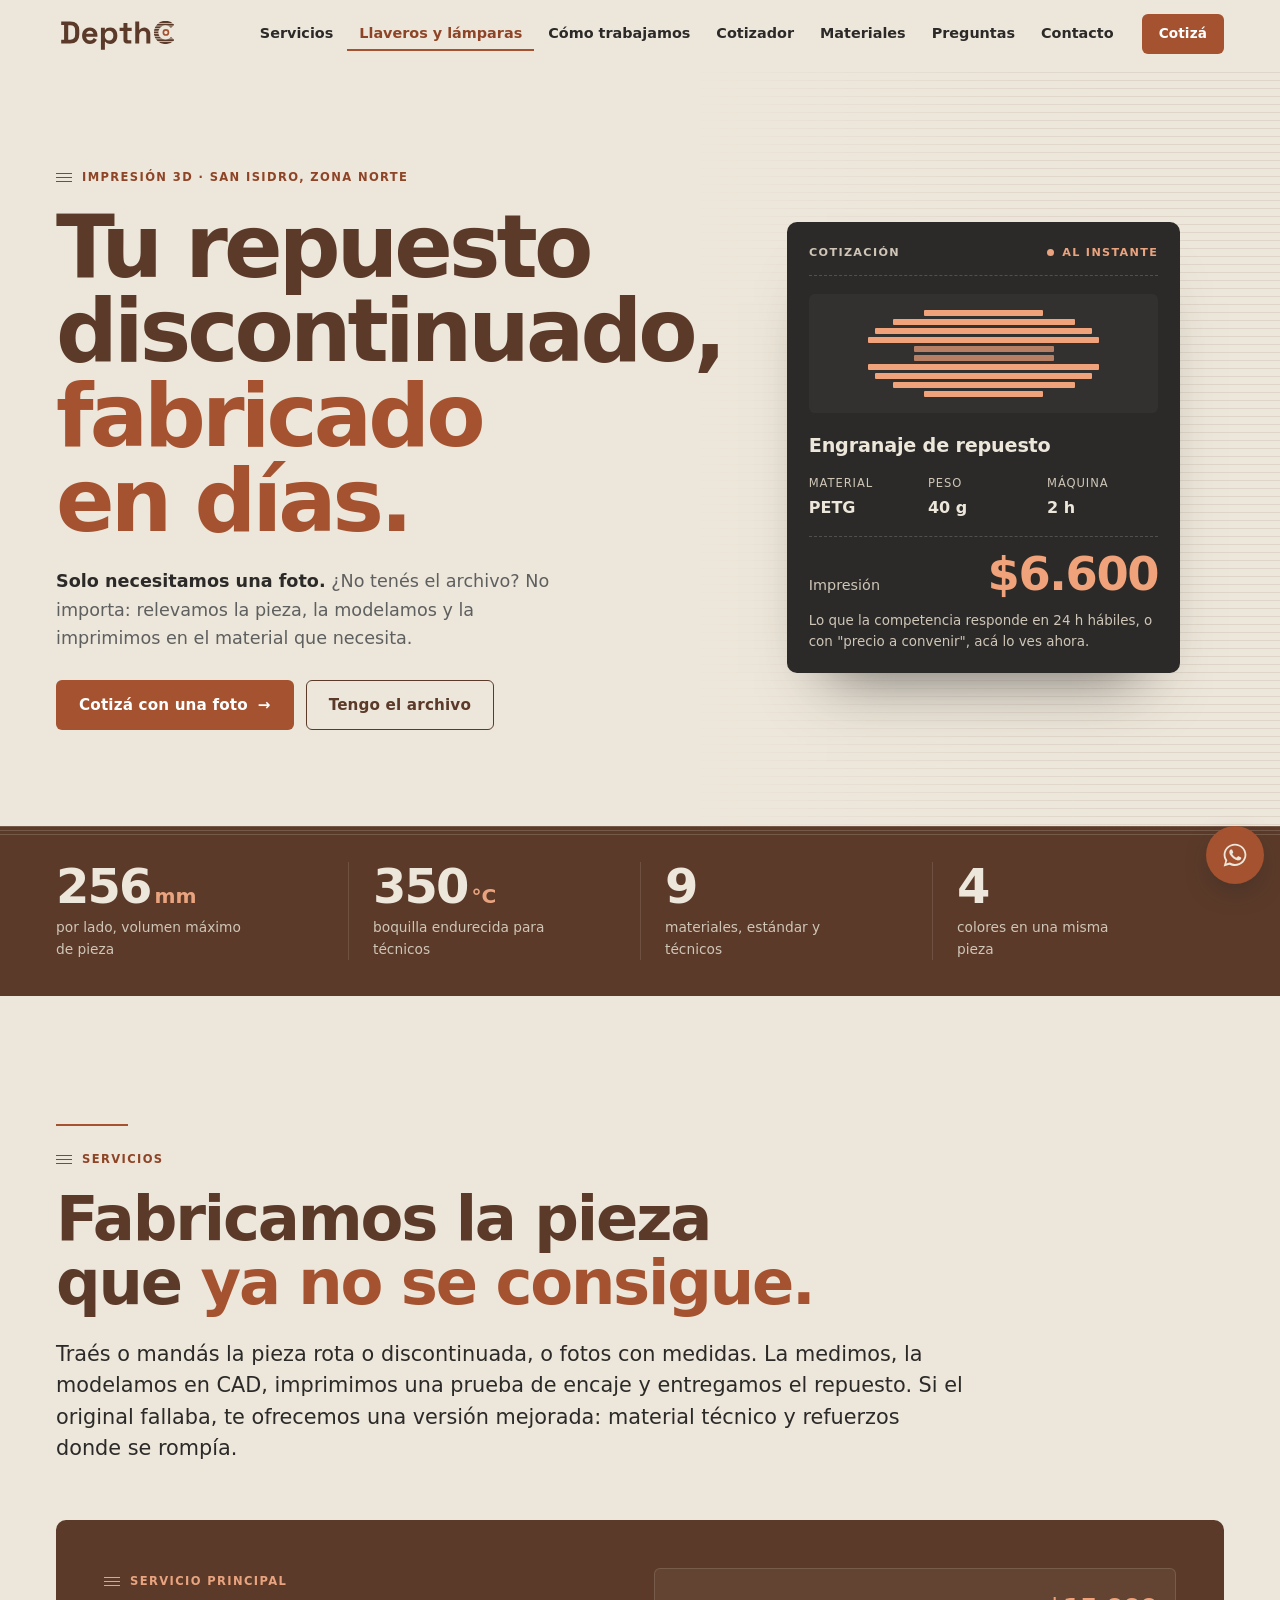
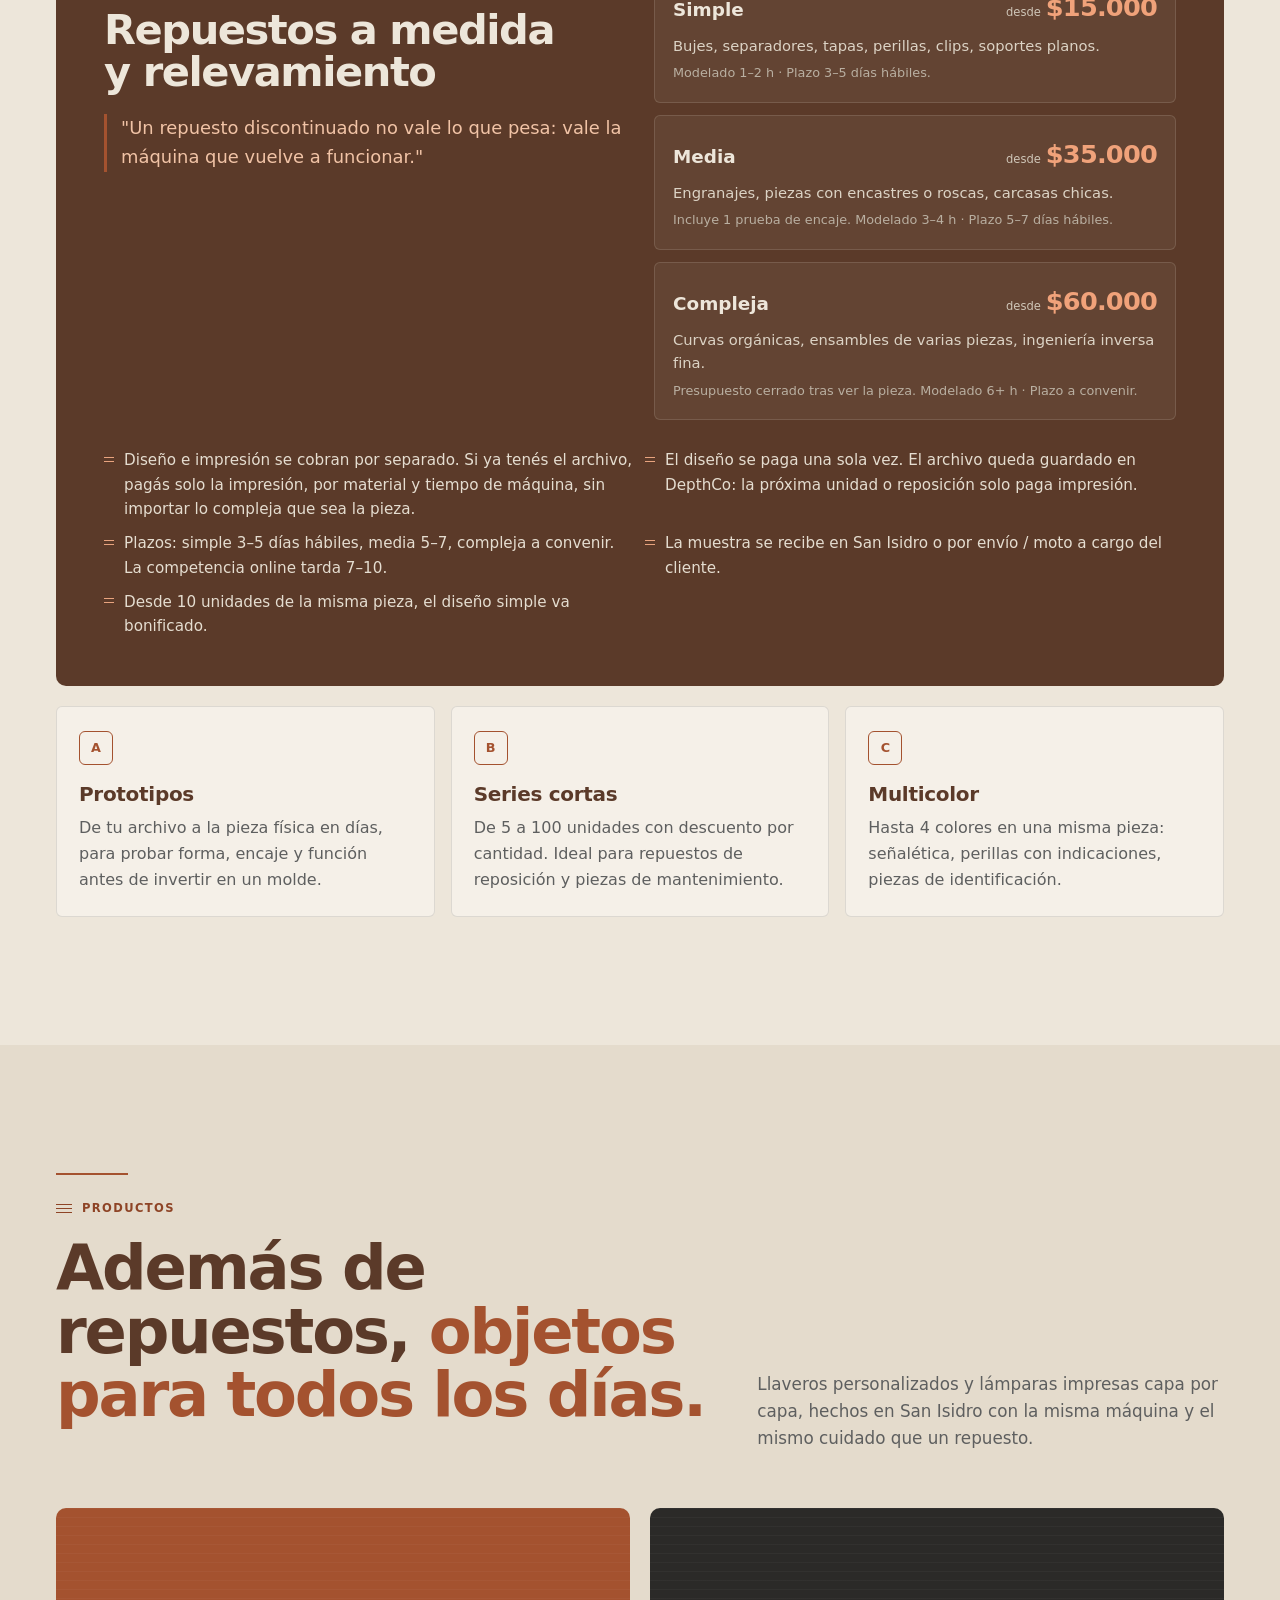
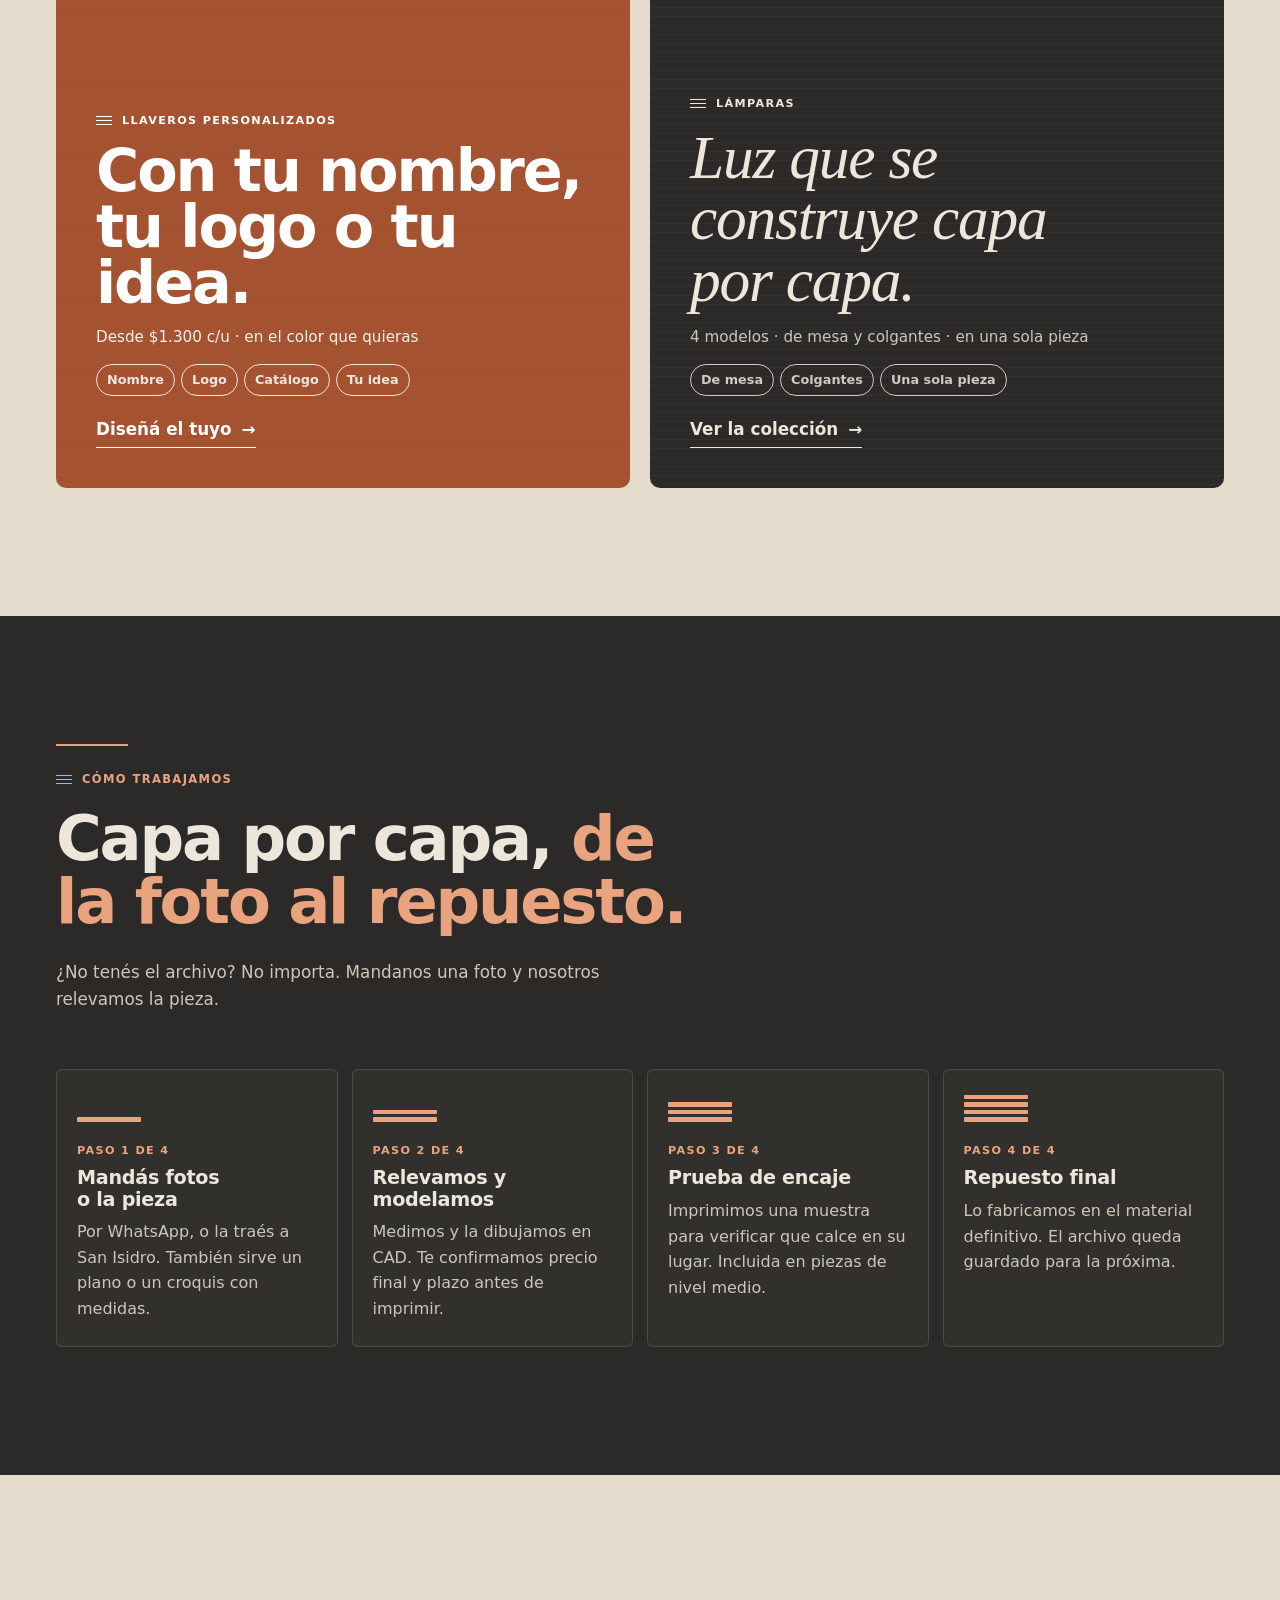
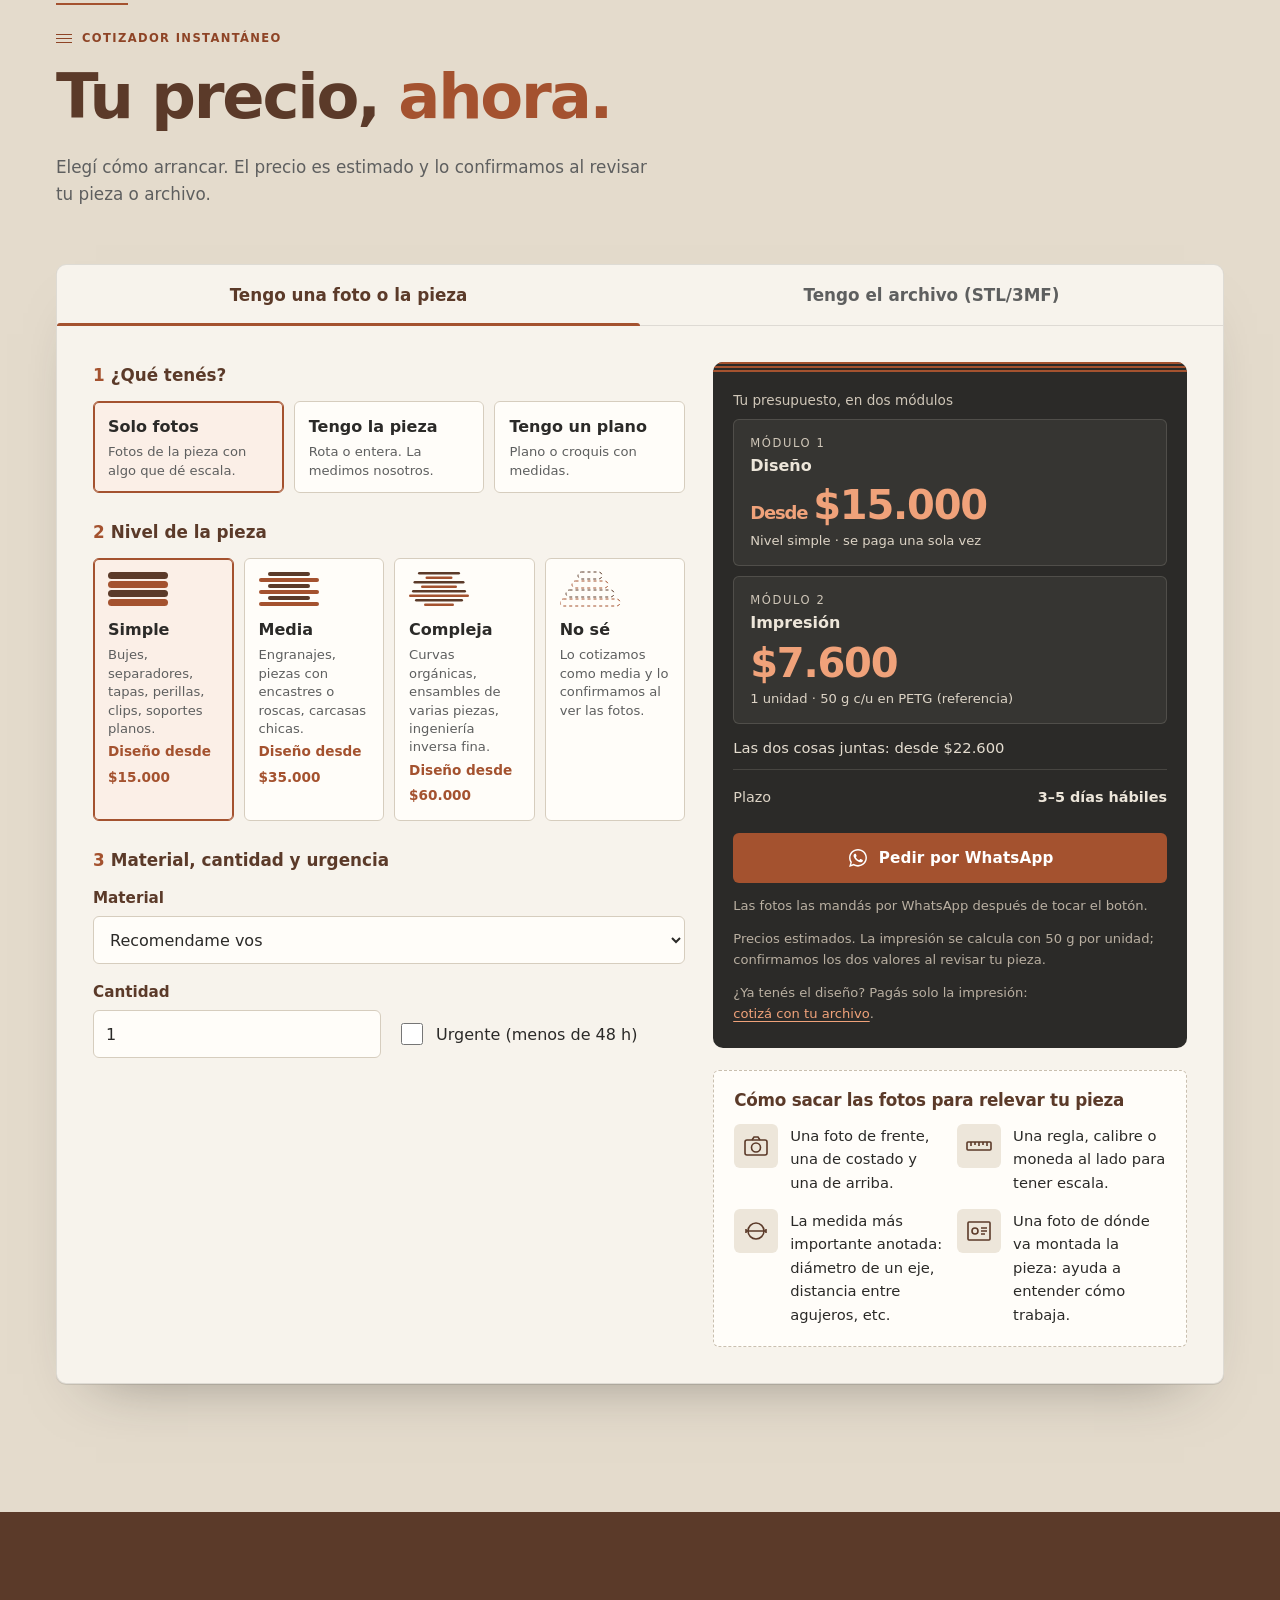
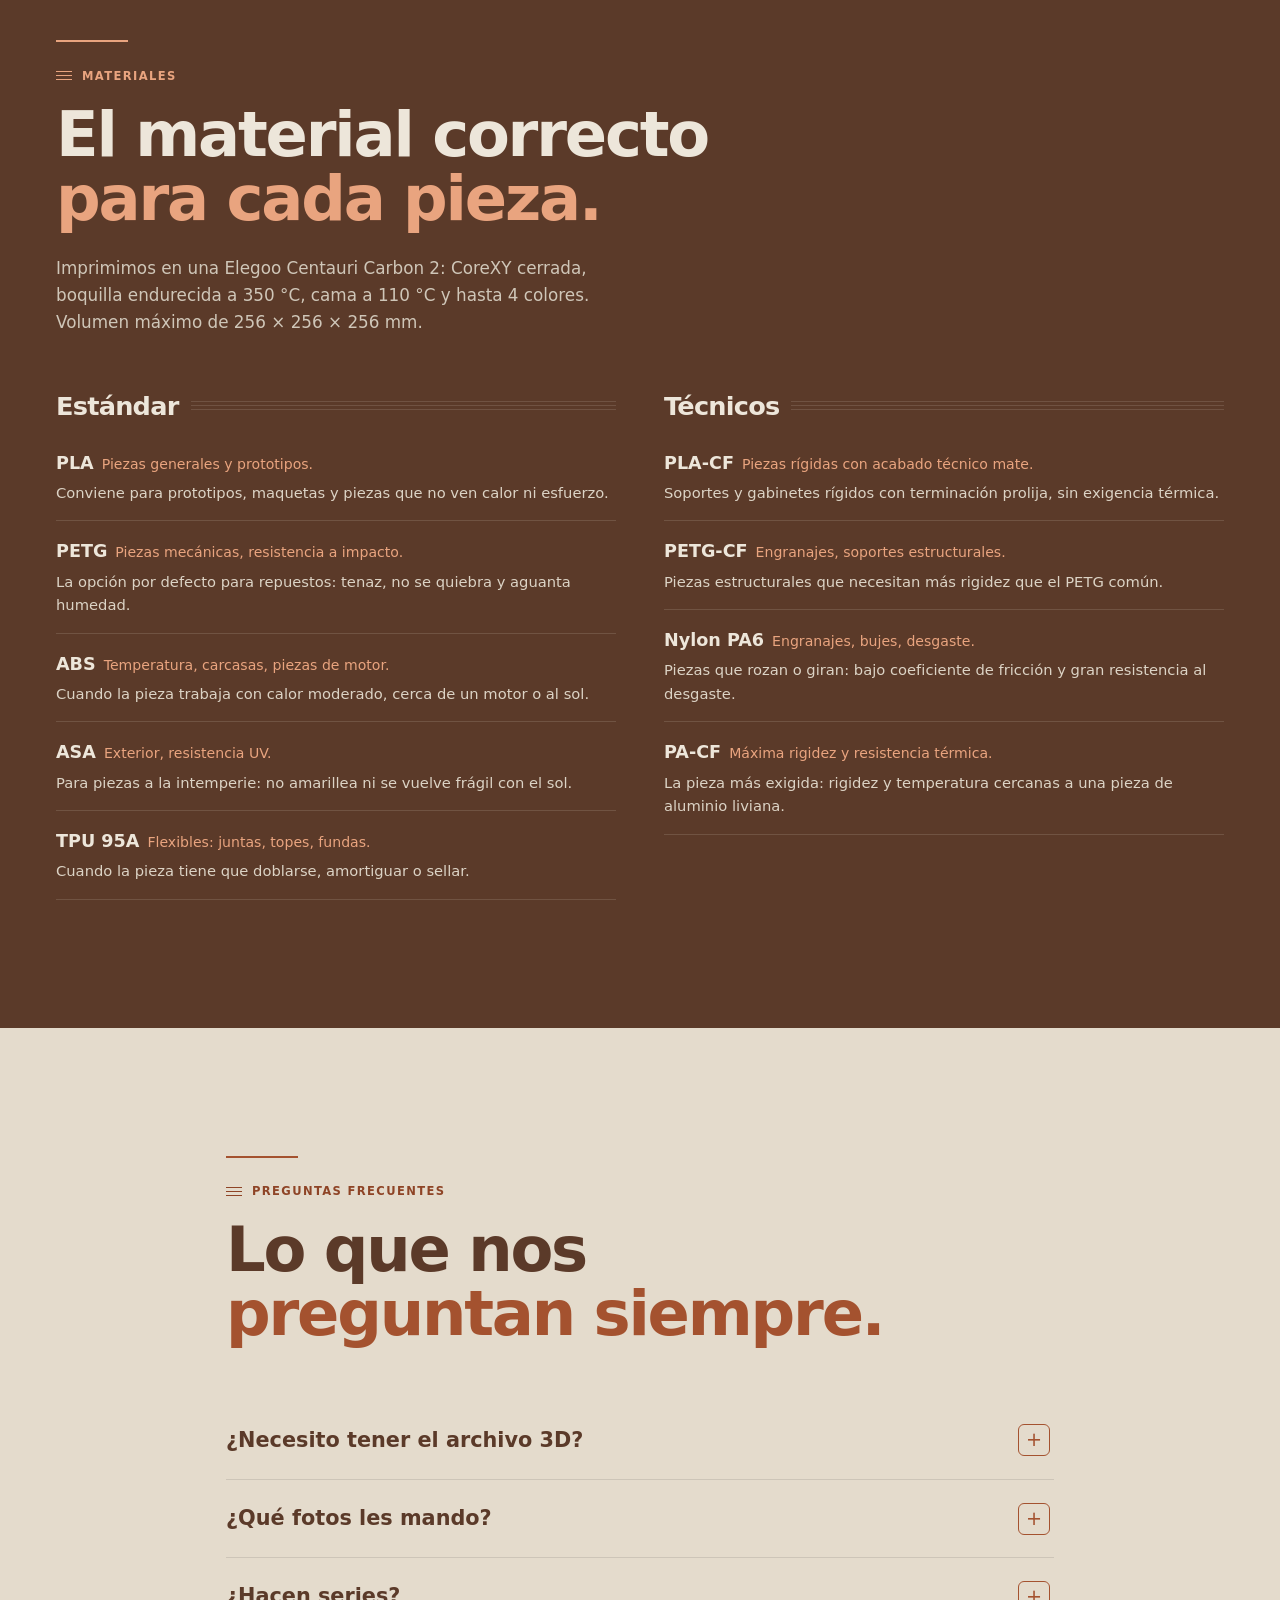
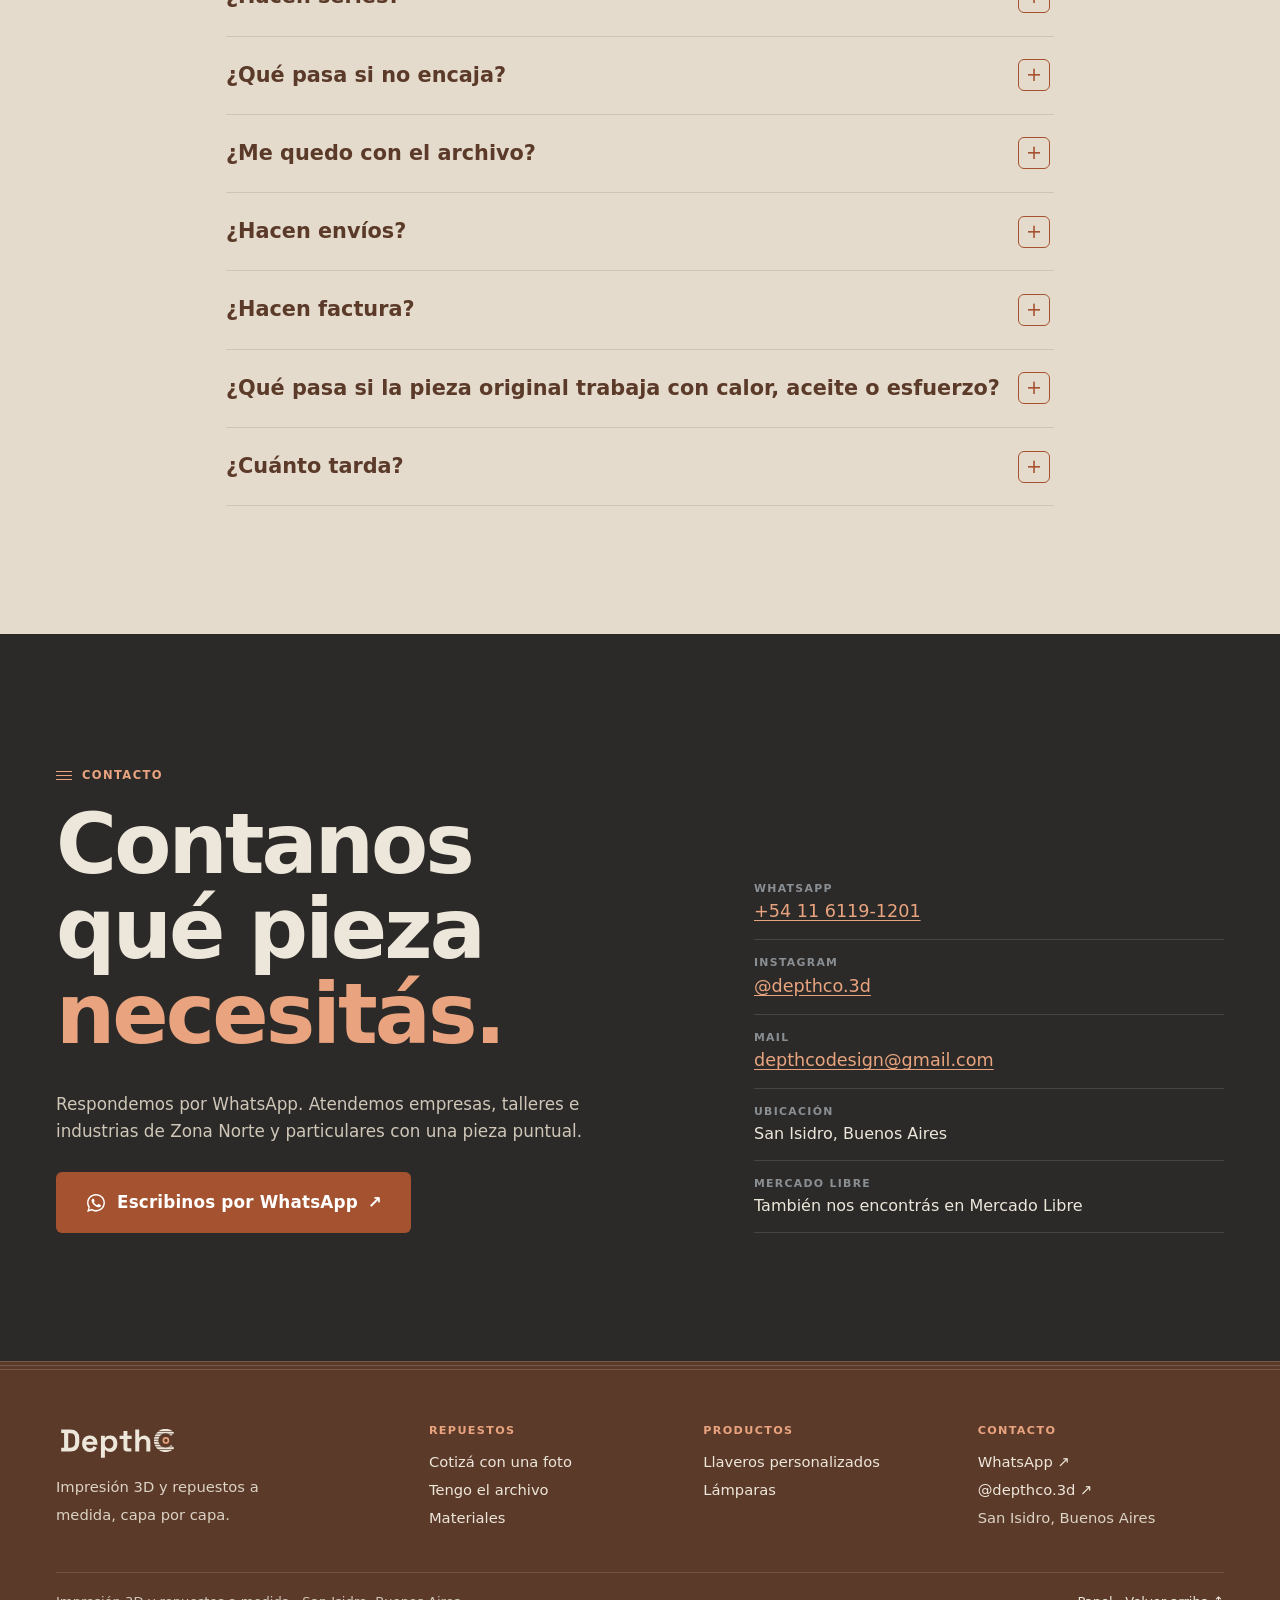
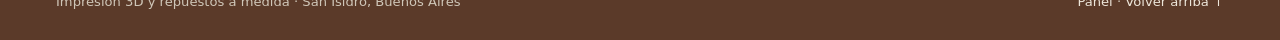
==== commit bed5e38f: "Portada con identidad propia: hero claro con cotización que se imprime capa por capa, ficha de la má" ====
--- a/index.html
+++ b/index.html
@@ -1,5 +1,5 @@
 <!doctype html>
-<html lang="es-AR" data-splash>
+<html lang="es-AR">
 <head>
   <meta charset="utf-8">
   <meta name="viewport" content="width=device-width, initial-scale=1">
@@ -65,71 +65,81 @@
   <header class="topbar" data-nav>
     <div class="wrap topbar__inner">
       <a class="brand" href="#inicio" aria-label="DepthCo, inicio">
-        <img class="brand__claro" src="img/logo-claro.svg" alt="DepthCo" width="144" height="40">
-        <img class="brand__oscuro" src="img/logo.svg" alt="" width="144" height="40">
+        <img src="img/logo.svg" alt="DepthCo" width="144" height="40">
       </a>
       <nav id="nav" class="nav" aria-label="Principal">
-        <a href="#servicios"><small>01</small>Servicios</a>
-        <a href="#productos" class="nav__prod"><small>02</small>Llaveros y lámparas</a>
-        <a href="#como-trabajamos"><small>03</small>Cómo trabajamos</a>
-        <a href="#cotizador"><small>04</small>Cotizador</a>
-        <a href="#materiales"><small>05</small>Materiales</a>
-        <a href="#faq"><small>06</small>Preguntas</a>
-        <a href="#contacto"><small>07</small>Contacto</a>
+        <a href="#servicios">Servicios</a>
+        <a href="#productos" class="nav__prod">Llaveros y lámparas</a>
+        <a href="#como-trabajamos">Cómo trabajamos</a>
+        <a href="#cotizador">Cotizador</a>
+        <a href="#materiales">Materiales</a>
+        <a href="#faq">Preguntas</a>
+        <a href="#contacto">Contacto</a>
       </nav>
-      <a class="btn btn--primary btn--sm magnetic topbar__cta" href="#cotizador" data-tab="foto">Cotizá</a>
+      <a class="btn btn--primary btn--sm topbar__cta" href="#cotizador" data-tab="foto">Cotizá</a>
       <button class="nav-toggle" aria-expanded="false" aria-controls="nav" aria-label="Abrir menú">
-        <span></span><span></span>
+        <span></span><span></span><span></span>
       </button>
     </div>
+    <span class="topbar__progress" data-page-progress aria-hidden="true"></span>
   </header>
 
   <main id="main">
     <!-- HERO -->
-    <section id="inicio" class="hero" data-hero data-glow>
-      <div class="glow" aria-hidden="true"></div>
-      <div class="hero__layers" aria-hidden="true" data-parallax="-12"></div>
-      <div class="grain" aria-hidden="true"></div>
+    <section id="inicio" class="hero" data-hero>
       <div class="wrap hero__inner">
-        <p class="kicker hero__kicker hero-in"><span class="dot" aria-hidden="true"></span>Precio al instante · Impresión 3D en San Isidro</p>
-        <h1 class="hero__title" aria-label="Tu repuesto discontinuado, fabricado en días.">
-          <span class="ht-line" aria-hidden="true"><span class="ht-in" style="--l:0">Tu repuesto</span></span>
-          <span class="ht-line" aria-hidden="true"><span class="ht-in" style="--l:1">discontinuado,</span></span>
-          <span class="ht-line" aria-hidden="true"><span class="ht-in" style="--l:2"><em>fabricado en días.</em></span></span>
-        </h1>
-        <div class="hero__foot">
-          <p class="hero__lead hero-in"><strong>Solo necesitamos una foto.</strong> ¿No tenés el archivo? No importa: relevamos la pieza, la modelamos y la imprimimos en el material que necesita. Mientras otros responden "precio a convenir", acá ves tu precio estimado ahora.</p>
+        <div class="hero__copy">
+          <p class="label hero-in">Impresión 3D · San Isidro, Zona Norte</p>
+          <h1 class="hero__title hero-in">Tu repuesto discontinuado, <em>fabricado en días.</em></h1>
+          <p class="hero__lead hero-in"><strong>Solo necesitamos una foto.</strong> ¿No tenés el archivo? No importa: relevamos la pieza, la modelamos y la imprimimos en el material que necesita.</p>
           <div class="hero__actions hero-in">
-            <a class="btn btn--primary magnetic" href="#cotizador" data-tab="foto">Cotizá con una foto <span class="btn-arrow" aria-hidden="true">→</span></a>
-            <a class="btn btn--line magnetic" href="#cotizador" data-tab="archivo">Tengo el archivo</a>
-          </div>
-        </div>
-        <dl class="hero__stats hero-in">
-          <div><dt><span data-count="256">256</span> mm</dt><dd>de volumen por pieza</dd></div>
-          <div><dt><span data-count="9" id="stat-materiales">9</span></dt><dd>materiales, estándar y técnicos</dd></div>
-          <div><dt><span data-count="4">4</span></dt><dd>colores en una misma pieza</dd></div>
+            <a class="btn btn--primary" href="#cotizador" data-tab="foto">Cotizá con una foto <span class="btn-arrow" aria-hidden="true">→</span></a>
+            <a class="btn btn--ghost" href="#cotizador" data-tab="archivo">Tengo el archivo</a>
+          </div>
+        </div>
+
+        <aside class="ticket hero-in" aria-label="Ejemplo de cotización al instante">
+          <div class="ticket__head">
+            <span>Cotización</span>
+            <span class="ticket__live"><i aria-hidden="true"></i>Al instante</span>
+          </div>
+          <div class="ticket__stack" aria-hidden="true"><i></i><i></i><i></i><i></i><i></i><i></i><i></i><i></i><i></i><i></i></div>
+          <p class="ticket__pieza" data-ticket="pieza">Engranaje de repuesto</p>
+          <dl class="ticket__datos">
+            <div><dt>Material</dt><dd data-ticket="material">PETG</dd></div>
+            <div><dt>Peso</dt><dd data-ticket="gramos">40 g</dd></div>
+            <div><dt>Máquina</dt><dd data-ticket="horas">2 h</dd></div>
+          </dl>
+          <p class="ticket__total"><span>Impresión</span><strong data-ticket="total">$6.600</strong></p>
+          <p class="ticket__nota">Lo que la competencia responde en 24&nbsp;h hábiles, o con "precio a convenir", acá lo ves ahora.</p>
+        </aside>
+      </div>
+    </section>
+
+    <!-- FICHA DE LA MÁQUINA -->
+    <section class="specs" aria-label="Capacidad">
+      <div class="wrap">
+        <dl class="specs__grid">
+          <div class="reveal"><dt><span data-count="256">256</span><small>mm</small></dt><dd>por lado, volumen máximo de pieza</dd></div>
+          <div class="reveal"><dt><span data-count="350">350</span><small>°C</small></dt><dd>boquilla endurecida para técnicos</dd></div>
+          <div class="reveal"><dt><span data-count="9" id="stat-materiales">9</span></dt><dd>materiales, estándar y técnicos</dd></div>
+          <div class="reveal"><dt><span data-count="4">4</span></dt><dd>colores en una misma pieza</dd></div>
         </dl>
       </div>
-      <a class="hero__scroll" href="#servicios" aria-label="Bajar a Servicios"><span>Bajá</span><i aria-hidden="true"></i></a>
-    </section>
-
-    <!-- BANDA -->
-    <div class="band" aria-hidden="true">
-      <div class="marquee"><div class="marquee__track"><span>Repuestos a medida</span><img src="img/simbolo-claro.svg" alt="" width="40" height="45"><span>Llaveros personalizados</span><img src="img/simbolo-claro.svg" alt="" width="40" height="45"><span>Lámparas</span><img src="img/simbolo-claro.svg" alt="" width="40" height="45"><span>Relevamiento desde una foto</span><img src="img/simbolo-claro.svg" alt="" width="40" height="45"><span>Prototipos</span><img src="img/simbolo-claro.svg" alt="" width="40" height="45"><span>Series cortas</span><img src="img/simbolo-claro.svg" alt="" width="40" height="45"><span>Multicolor</span><img src="img/simbolo-claro.svg" alt="" width="40" height="45"><span>Precio al instante</span><img src="img/simbolo-claro.svg" alt="" width="40" height="45"><span>Repuestos a medida</span><img src="img/simbolo-claro.svg" alt="" width="40" height="45"><span>Llaveros personalizados</span><img src="img/simbolo-claro.svg" alt="" width="40" height="45"><span>Lámparas</span><img src="img/simbolo-claro.svg" alt="" width="40" height="45"><span>Relevamiento desde una foto</span><img src="img/simbolo-claro.svg" alt="" width="40" height="45"><span>Prototipos</span><img src="img/simbolo-claro.svg" alt="" width="40" height="45"><span>Series cortas</span><img src="img/simbolo-claro.svg" alt="" width="40" height="45"><span>Multicolor</span><img src="img/simbolo-claro.svg" alt="" width="40" height="45"><span>Precio al instante</span><img src="img/simbolo-claro.svg" alt="" width="40" height="45"></div></div>
-    </div>
+    </section>
 
     <!-- 01. SERVICIOS -->
     <section id="servicios" class="section">
       <div class="wrap">
-        <header class="section__head">
-          <p class="kicker reveal"><span class="kn">01</span> Servicios</p>
-          <h2 class="h2" data-split>Fabricamos la pieza que <em>ya no se consigue.</em></h2>
-          <p class="section__scrub" data-scrub>Traés o mandás la pieza rota o discontinuada, o fotos con medidas. La medimos, la modelamos en CAD, imprimimos una prueba de encaje y entregamos el repuesto. Si el original fallaba, te ofrecemos una versión mejorada: material técnico y refuerzos donde se rompía.</p>
+        <header class="section__head head">
+          <p class="label">Servicios</p>
+          <h2 class="h2">Fabricamos la pieza que <em>ya no se consigue.</em></h2>
+          <p class="section__intro">Traés o mandás la pieza rota o discontinuada, o fotos con medidas. La medimos, la modelamos en CAD, imprimimos una prueba de encaje y entregamos el repuesto. Si el original fallaba, te ofrecemos una versión mejorada: material técnico y refuerzos donde se rompía.</p>
         </header>
 
         <article class="feature reveal">
           <div class="feature__intro">
-            <p class="kicker kicker--light">Servicio principal</p>
+            <p class="label label--light">Servicio principal</p>
             <h3>Repuestos a medida y relevamiento</h3>
             <p class="claim">"Un repuesto discontinuado no vale lo que pesa: vale la máquina que vuelve a funcionar."</p>
           </div>
@@ -168,30 +178,28 @@
     <!-- 02. PRODUCTOS: LLAVEROS Y LÁMPARAS -->
     <section id="productos" class="section section--productos">
       <div class="wrap">
-        <header class="section__head section__head--row">
+        <header class="section__head section__head--row head">
           <div>
-            <p class="kicker reveal"><span class="kn">02</span> Productos</p>
-            <h2 class="h2" data-split>Además de repuestos, <em>objetos para todos los días.</em></h2>
-          </div>
-          <p class="section__lead reveal">Llaveros personalizados y lámparas impresas capa por capa, hechos en San Isidro con la misma máquina y el mismo cuidado que un repuesto.</p>
+            <p class="label">Productos</p>
+            <h2 class="h2">Además de repuestos, <em>objetos para todos los días.</em></h2>
+          </div>
+          <p class="section__lead">Llaveros personalizados y lámparas impresas capa por capa, hechos en San Isidro con la misma máquina y el mismo cuidado que un repuesto.</p>
         </header>
         <div class="prods">
-          <a class="prod prod--llaveros reveal" href="llaveros.html" data-glow>
-            <span class="glow" aria-hidden="true"></span>
-            <span class="prod__bg" aria-hidden="true">Llaveros</span>
+          <a class="prod prod--llaveros reveal" href="llaveros.html">
             <span class="prod__media" data-prod-foto="llaveros" aria-hidden="true"></span>
             <span class="prod__tag">Llaveros personalizados</span>
             <span class="prod__title">Con tu nombre, tu logo o tu idea.</span>
             <span class="prod__meta" data-prod-meta="llaveros">En el color que quieras · desde una unidad</span>
+            <span class="prod__tags"><b>Nombre</b><b>Logo</b><b>Catálogo</b><b>Tu idea</b></span>
             <span class="prod__cta">Diseñá el tuyo <i aria-hidden="true">→</i></span>
           </a>
-          <a class="prod prod--lamparas reveal" href="lamparas.html" data-glow>
-            <span class="glow" aria-hidden="true"></span>
-            <span class="prod__bg" aria-hidden="true">Lámparas</span>
+          <a class="prod prod--lamparas reveal" href="lamparas.html">
             <span class="prod__media" data-prod-foto="lamparas" aria-hidden="true"></span>
             <span class="prod__tag">Lámparas</span>
             <span class="prod__title">Luz que se construye capa por capa.</span>
             <span class="prod__meta" data-prod-meta="lamparas">De mesa y colgantes · en una sola pieza</span>
+            <span class="prod__tags"><b>De mesa</b><b>Colgantes</b><b>Una sola pieza</b></span>
             <span class="prod__cta">Ver la colección <i aria-hidden="true">→</i></span>
           </a>
         </div>
@@ -200,32 +208,30 @@
 
     <!-- 03. CÓMO TRABAJAMOS -->
     <section id="como-trabajamos" class="section section--dark">
-      <div class="grain" aria-hidden="true"></div>
       <div class="wrap">
-        <header class="section__head">
-          <p class="kicker kicker--light reveal"><span class="kn">03</span> Cómo trabajamos</p>
-          <h2 class="h2" data-split>Capa por capa, <em>de la foto al repuesto.</em></h2>
-          <p class="section__lead reveal">¿No tenés el archivo? No importa. Mandanos una foto y nosotros relevamos la pieza.</p>
+        <header class="section__head head">
+          <p class="label label--light">Cómo trabajamos</p>
+          <h2 class="h2">Capa por capa, <em>de la foto al repuesto.</em></h2>
+          <p class="section__lead">¿No tenés el archivo? No importa. Mandanos una foto y nosotros relevamos la pieza.</p>
         </header>
-        <div class="steps-track" aria-hidden="true"><span data-progress></span></div>
         <ol class="steps">
           <li class="step reveal">
-            <span class="step__n">01</span>
+            <span class="step__layers" aria-hidden="true"><i></i></span><span class="step__n">Paso 1 de 4</span>
             <h3>Mandás fotos o la pieza</h3>
             <p>Por WhatsApp, o la traés a San Isidro. También sirve un plano o un croquis con medidas.</p>
           </li>
           <li class="step reveal">
-            <span class="step__n">02</span>
+            <span class="step__layers" aria-hidden="true"><i></i><i></i></span><span class="step__n">Paso 2 de 4</span>
             <h3>Relevamos y modelamos</h3>
             <p>Medimos y la dibujamos en CAD. Te confirmamos precio final y plazo antes de imprimir.</p>
           </li>
           <li class="step reveal">
-            <span class="step__n">03</span>
+            <span class="step__layers" aria-hidden="true"><i></i><i></i><i></i></span><span class="step__n">Paso 3 de 4</span>
             <h3>Prueba de encaje</h3>
             <p>Imprimimos una muestra para verificar que calce en su lugar. Incluida en piezas de nivel medio.</p>
           </li>
           <li class="step reveal">
-            <span class="step__n">04</span>
+            <span class="step__layers" aria-hidden="true"><i></i><i></i><i></i><i></i></span><span class="step__n">Paso 4 de 4</span>
             <h3>Repuesto final</h3>
             <p>Lo fabricamos en el material definitivo. El archivo queda guardado para la próxima.</p>
           </li>
@@ -236,10 +242,10 @@
     <!-- 04. COTIZADOR -->
     <section id="cotizador" class="section section--quote">
       <div class="wrap">
-        <header class="section__head">
-          <p class="kicker reveal"><span class="kn">04</span> Cotizador instantáneo</p>
-          <h2 class="h2" data-split>Tu precio, <em>ahora.</em></h2>
-          <p class="section__lead reveal">Elegí cómo arrancar. El precio es estimado y lo confirmamos al revisar tu pieza o archivo.</p>
+        <header class="section__head head">
+          <p class="label">Cotizador instantáneo</p>
+          <h2 class="h2">Tu precio, <em>ahora.</em></h2>
+          <p class="section__lead">Elegí cómo arrancar. El precio es estimado y lo confirmamos al revisar tu pieza o archivo.</p>
         </header>
         <div class="quote" id="quote">
           <div class="tabs" role="tablist" aria-label="Tipo de cotización">
@@ -405,10 +411,10 @@
     <!-- 05. MATERIALES -->
     <section id="materiales" class="section section--walnut">
       <div class="wrap">
-        <header class="section__head">
-          <p class="kicker kicker--light reveal"><span class="kn">05</span> Materiales</p>
-          <h2 class="h2" data-split>El material correcto <em>para cada pieza.</em></h2>
-          <p class="section__lead reveal">Imprimimos en una Elegoo Centauri Carbon 2: CoreXY cerrada, boquilla endurecida a 350&nbsp;°C, cama a 110&nbsp;°C y hasta 4 colores. Volumen máximo de 256 × 256 × 256&nbsp;mm.</p>
+        <header class="section__head head">
+          <p class="label label--light">Materiales</p>
+          <h2 class="h2">El material correcto <em>para cada pieza.</em></h2>
+          <p class="section__lead">Imprimimos en una Elegoo Centauri Carbon 2: CoreXY cerrada, boquilla endurecida a 350&nbsp;°C, cama a 110&nbsp;°C y hasta 4 colores. Volumen máximo de 256 × 256 × 256&nbsp;mm.</p>
         </header>
         <div class="materials" id="lista-materiales">
           <!-- Se completa desde config.js (MATERIALES) -->
@@ -419,9 +425,9 @@
     <!-- 06. FAQ -->
     <section id="faq" class="section section--alt">
       <div class="wrap wrap--narrow">
-        <header class="section__head">
-          <p class="kicker reveal"><span class="kn">06</span> Preguntas frecuentes</p>
-          <h2 class="h2" data-split>Lo que nos <em>preguntan siempre.</em></h2>
+        <header class="section__head head">
+          <p class="label">Preguntas frecuentes</p>
+          <h2 class="h2">Lo que nos <em>preguntan siempre.</em></h2>
         </header>
         <div class="faq">
           <details class="reveal">
@@ -465,15 +471,13 @@
     </section>
 
     <!-- 07. CONTACTO -->
-    <section id="contacto" class="section section--dark section--contacto" data-glow>
-      <div class="glow" aria-hidden="true"></div>
-      <div class="grain" aria-hidden="true"></div>
+    <section id="contacto" class="section section--dark section--contacto">
       <div class="wrap contact">
         <div>
-          <p class="kicker kicker--light reveal"><span class="kn">07</span> Contacto</p>
-          <h2 class="h2 h2--xl" data-split>Contanos qué pieza <em>necesitás.</em></h2>
-          <p class="section__lead reveal">Respondemos por WhatsApp. Atendemos empresas, talleres e industrias de Zona Norte y particulares con una pieza puntual.</p>
-          <a class="btn btn--primary btn--lg magnetic reveal" href="https://wa.me/541161191201" target="_blank" rel="noopener">
+          <p class="label label--light">Contacto</p>
+          <h2 class="h2 h2--xl">Contanos qué pieza <em>necesitás.</em></h2>
+          <p class="section__lead">Respondemos por WhatsApp. Atendemos empresas, talleres e industrias de Zona Norte y particulares con una pieza puntual.</p>
+          <a class="btn btn--primary btn--lg reveal" href="https://wa.me/541161191201" target="_blank" rel="noopener">
             <svg viewBox="0 0 32 32" width="22" height="22" aria-hidden="true" focusable="false"><use href="#ico-wa"/></svg>
             Escribinos por WhatsApp <span class="btn-arrow" aria-hidden="true">↗</span>
           </a>
@@ -492,6 +496,10 @@
   <footer class="footer">
     <div class="wrap">
       <div class="footer__grid">
+        <div class="footer__brand">
+          <img src="img/logo-claro.svg" alt="DepthCo" width="144" height="40">
+          <p>Impresión 3D y repuestos a medida, capa por capa.</p>
+        </div>
         <div>
           <h3>Repuestos</h3>
           <p><a href="#cotizador" data-tab="foto">Cotizá con una foto</a><br><a href="#cotizador" data-tab="archivo">Tengo el archivo</a><br><a href="#materiales">Materiales</a></p>
@@ -505,13 +513,12 @@
           <p><a href="https://wa.me/541161191201" target="_blank" rel="noopener">WhatsApp ↗</a><br><a href="https://www.instagram.com/depthco.3d/" target="_blank" rel="noopener">@depthco.3d ↗</a><br>San Isidro, Buenos Aires</p>
         </div>
       </div>
-      <div class="footer__word reveal" aria-hidden="true"><img src="img/logo-claro.svg" alt="" width="389" height="108"></div>
       <div class="footer__bottom">
         <span>Impresión 3D y repuestos a medida · San Isidro, Buenos Aires</span>
         <span><a href="admin.html">Panel</a> · <a href="#inicio">Volver arriba ↑</a></span>
       </div>
     </div>
-    <a class="wa-float magnetic" href="https://wa.me/541161191201" target="_blank" rel="noopener" aria-label="Escribinos por WhatsApp">
+    <a class="wa-float" href="https://wa.me/541161191201" target="_blank" rel="noopener" aria-label="Escribinos por WhatsApp">
       <svg viewBox="0 0 32 32" width="28" height="28" aria-hidden="true" focusable="false"><use href="#ico-wa"/></svg>
     </a>
   </footer>
--- a/styles.css
+++ b/styles.css
@@ -1,6 +1,7 @@
 /* DepthCo — capa por capa. Paleta "Óxido — marrón industrial" (sin cambios). Mobile first.
-   Estética: tipografía condensada de póster, hero oscuro, títulos que entran palabra por palabra desde arriba,
-   banda en movimiento, botones magnéticos. El movimiento vive en motion.js; acá solo opacity/transform. */
+   Estética de ficha técnica: fondo hueso, títulos Archivo compactos en minúscula, etiquetas anchas,
+   líneas de capa en separadores y una cotización de ejemplo en el hero. El movimiento vive en motion.js;
+   acá solo opacity/transform, siempre de arriba hacia abajo. */
 
 :root {
   --hueso: #EDE6DA;
@@ -19,25 +20,27 @@
   --texto-2: #5E5F5F;
   --texto-claro-2: #CFC6B8;
 
-  --f-display: "Archivo", "Space Grotesk", system-ui, sans-serif;   /* condensada, títulos grandes */
-  --f-titulo: "Archivo", system-ui, sans-serif;                      /* ancho normal, interfaz */
+  --f-display: "Archivo", "Space Grotesk", system-ui, sans-serif;
+  --f-titulo: "Archivo", system-ui, sans-serif;
   --f-texto: "Inter", system-ui, -apple-system, "Segoe UI", sans-serif;
+
+  /* Líneas de capa: el motivo gráfico de la marca */
+  --capas: repeating-linear-gradient(to bottom, currentColor 0 1px, transparent 1px 4px);
 
   --ease: cubic-bezier(.22, 1, .36, 1);
   --radio: 6px;
   --gutter: 16px;
-  --max: 1240px;
-  --intro: 0s;
+  --max: 1200px;
 }
 
 *, *::before, *::after { box-sizing: border-box; }
-html { scroll-behavior: smooth; -webkit-text-size-adjust: 100%; }
+html { scroll-behavior: smooth; -webkit-text-size-adjust: 100%; scroll-padding-top: 76px; }
 body {
   margin: 0; background: var(--hueso); color: var(--grafito);
   font-family: var(--f-texto); font-size: 16px; line-height: 1.6; overflow-x: hidden;
 }
 img, svg, canvas { display: block; max-width: 100%; }
-h1, h2, h3 { font-family: var(--f-titulo); line-height: 1.1; letter-spacing: -0.01em; margin: 0 0 0.5em; color: var(--nogal); text-wrap: balance; }
+h1, h2, h3 { font-family: var(--f-titulo); line-height: 1.1; letter-spacing: -0.015em; margin: 0 0 0.5em; color: var(--nogal); text-wrap: balance; }
 h3 { font-size: 1.25rem; font-weight: 700; }
 p { margin: 0 0 1em; }
 a { color: var(--oxido); text-underline-offset: 3px; }
@@ -53,51 +56,51 @@
 .wrap--narrow { max-width: 860px; }
 
 /* ---------- Tipografía ---------- */
-.kicker {
+/* Etiqueta de sección: Archivo ancha, con tres capas al lado */
+.label {
   display: inline-flex; align-items: center; gap: 10px;
-  font-family: var(--f-titulo); font-size: .78rem; font-weight: 600;
-  letter-spacing: .18em; text-transform: uppercase; color: var(--oxido-hover); margin: 0 0 18px;
-}
-.kicker .kn {
-  display: inline-grid; place-items: center; min-width: 30px; height: 22px; padding: 0 6px;
-  border: 1px solid currentColor; border-radius: 999px; font-size: .7rem; letter-spacing: .05em;
-}
-.kicker--light { color: var(--oxido-claro); }
+  font-family: var(--f-titulo); font-stretch: 125%; font-size: .72rem; font-weight: 700;
+  letter-spacing: .12em; text-transform: uppercase; color: var(--oxido-hover); margin: 0 0 18px;
+}
+.label::before { content: ""; width: 16px; height: 9px; flex: none; background: var(--capas); }
+.label--light { color: var(--oxido-claro); }
 
 .h2 {
-  font-family: var(--f-display); font-stretch: 72%; font-weight: 800; text-transform: uppercase;
-  font-size: clamp(2.6rem, 8vw, 6.2rem); line-height: .9; letter-spacing: -0.01em; margin: 0 0 .35em;
-  color: var(--nogal);
+  font-family: var(--f-display); font-weight: 800;
+  font-size: clamp(2.1rem, 5.4vw, 3.9rem); line-height: 1.02; letter-spacing: -0.035em; margin: 0 0 .4em;
+  color: var(--nogal); max-width: 18ch;
 }
 .h2 em { font-style: normal; color: var(--oxido); }
-.h2--xl { font-size: clamp(3rem, 11vw, 8.5rem); }
-
-/* Máscara de palabras para los títulos que entran desde arriba ([data-split], ver motion.js) */
-[data-split] .w { display: inline-block; overflow: hidden; vertical-align: top; padding: .1em 0 .04em; margin: -.1em 0 -.04em; }
-[data-split] .wi { display: inline-block; }
+.h2--xl { font-size: clamp(2.5rem, 7vw, 5.2rem); }
 
 /* ---------- Botones ---------- */
 .btn {
   display: inline-flex; align-items: center; justify-content: center; gap: 10px;
-  min-height: 50px; padding: 12px 24px;
-  font-family: var(--f-titulo); font-weight: 700; font-size: .95rem; letter-spacing: .02em;
-  border-radius: 999px; border: 1.5px solid transparent;
-  text-decoration: none; cursor: pointer;
+  min-height: 50px; padding: 12px 22px;
+  font-family: var(--f-titulo); font-weight: 700; font-size: .95rem; letter-spacing: .01em;
+  border-radius: var(--radio); border: 1.5px solid transparent;
+  text-decoration: none; cursor: pointer; position: relative; overflow: hidden; isolation: isolate;
   transition: background-color .25s, color .25s, border-color .25s;
 }
+/* Hover: las capas bajan sobre el botón */
+.btn::after {
+  content: ""; position: absolute; inset: 0; z-index: -1; pointer-events: none; color: rgba(255, 255, 255, .16);
+  background: var(--capas); transform: scaleY(0); transform-origin: top; transition: transform .5s var(--ease);
+}
+.btn:hover::after { transform: scaleY(1); }
 .btn--primary { background: var(--oxido); color: #fff; }
 .btn--primary:hover { background: var(--oxido-hover); color: #fff; }
 .btn--ghost { border-color: var(--nogal); color: var(--nogal); background: transparent; }
-.btn--ghost:hover { background: var(--nogal); color: var(--hueso); }
+.btn--ghost::after { color: rgba(91, 58, 41, .14); }
+.btn--ghost:hover { color: var(--nogal); border-color: var(--nogal); }
 .btn--line { border-color: rgba(237, 230, 218, .45); color: var(--hueso); background: transparent; }
-.btn--line:hover { border-color: var(--hueso); background: var(--hueso); color: var(--grafito); }
-.btn--sm { min-height: 40px; padding: 8px 18px; font-size: .85rem; }
-.btn--lg { min-height: 60px; padding: 16px 30px; font-size: 1.05rem; }
+.btn--line:hover { border-color: var(--hueso); color: var(--hueso); }
+.btn--sm { min-height: 40px; padding: 8px 16px; font-size: .85rem; }
+.btn--lg { min-height: 58px; padding: 16px 28px; font-size: 1.05rem; }
 .btn--block { width: 100%; }
 .btn[aria-disabled="true"] { opacity: .45; pointer-events: none; }
 .btn-arrow { display: inline-block; transition: transform .45s var(--ease); }
-.btn:hover .btn-arrow { transform: translate3d(5px, 0, 0); }
-.magnetic { transition: transform .5s var(--ease), background-color .25s, color .25s, border-color .25s; will-change: transform; }
+.btn:hover .btn-arrow { transform: translate3d(4px, 0, 0); }
 
 .badge {
   display: inline-block; background: var(--oxido); color: #fff;
@@ -105,160 +108,156 @@
   padding: 4px 10px; border-radius: 999px;
 }
 
-/* Textura de grano y líneas de capa (decoración sutil, sin imágenes externas) */
-.grain {
-  position: absolute; inset: 0; pointer-events: none; opacity: .08; z-index: 0;
-  background-image: url("data:image/svg+xml,%3Csvg xmlns='http://www.w3.org/2000/svg' width='160' height='160'%3E%3Cfilter id='n'%3E%3CfeTurbulence type='fractalNoise' baseFrequency='.9' numOctaves='2' stitchTiles='stitch'/%3E%3C/filter%3E%3Crect width='100%25' height='100%25' filter='url(%23n)'/%3E%3C/svg%3E");
-}
-.glow {
-  position: absolute; left: -300px; top: -300px; width: 600px; height: 600px; border-radius: 50%;
-  pointer-events: none; z-index: 0; opacity: 0; transition: opacity .6s var(--ease);
-  background: radial-gradient(closest-side, rgba(164, 82, 47, .55), rgba(164, 82, 47, 0));
-  will-change: transform;
-}
-.is-glowing > .glow { opacity: 1; }
-
 /* ---------- Barra superior ---------- */
 .topbar {
   position: fixed; top: 0; left: 0; right: 0; z-index: 100;
   padding-top: env(safe-area-inset-top, 0px);
-  color: var(--hueso); background: transparent;
-  transition: transform .55s var(--ease), background-color .35s, box-shadow .35s;
-}
-.topbar.is-solid { background: var(--hueso); color: var(--grafito); box-shadow: 0 1px 0 var(--linea); }
+  background: var(--hueso); color: var(--grafito);
+  transition: transform .55s var(--ease), box-shadow .35s;
+}
+.topbar.is-solid { box-shadow: 0 1px 0 var(--linea); }
 .topbar.is-hidden { transform: translate3d(0, -100%, 0); }
-.topbar__inner { display: flex; align-items: center; gap: 18px; min-height: 72px; }
+.topbar__inner { display: flex; align-items: center; gap: 16px; min-height: 68px; }
 .brand { display: block; text-decoration: none; margin-right: auto; position: relative; z-index: 2; }
-.brand img { height: 36px; width: auto; }
-.brand__oscuro { display: none; }
-.topbar.is-solid .brand__claro { display: none; }
-.topbar.is-solid .brand__oscuro { display: block; }
-html.menu-open .topbar .brand__claro { display: block; }
-html.menu-open .topbar .brand__oscuro { display: none; }
+.brand img { height: 34px; width: auto; }
 .topbar__cta { position: relative; z-index: 2; }
+/* Progreso de lectura: una capa que se completa a lo ancho */
+.topbar__progress {
+  position: absolute; left: 0; right: 0; bottom: -1px; height: 2px; background: var(--oxido);
+  transform: scaleX(0); transform-origin: left; pointer-events: none;
+}
 
 .nav-toggle {
   position: relative; z-index: 2;
-  width: 46px; height: 46px; display: grid; place-content: center; gap: 7px;
-  background: none; border: 1.5px solid currentColor; border-radius: 50%; cursor: pointer; padding: 0; color: inherit;
-}
-.nav-toggle span { display: block; width: 18px; height: 1.5px; background: currentColor; transition: transform .45s var(--ease); }
-.nav-toggle[aria-expanded="true"] span:nth-child(1) { transform: translateY(4.25px) rotate(45deg); }
-.nav-toggle[aria-expanded="true"] span:nth-child(2) { transform: translateY(-4.25px) rotate(-45deg); }
-html.menu-open .topbar { color: var(--hueso); background: transparent; box-shadow: none; }
+  width: 44px; height: 44px; display: grid; place-content: center; justify-items: end; gap: 4px;
+  background: none; border: 1.5px solid var(--linea); border-radius: var(--radio); cursor: pointer; padding: 0; color: var(--nogal);
+}
+.nav-toggle span { display: block; width: 20px; height: 2px; background: currentColor; transition: transform .45s var(--ease), opacity .3s, width .3s; }
+.nav-toggle span:nth-child(2) { width: 15px; }
+.nav-toggle span:nth-child(3) { width: 10px; }
+.nav-toggle[aria-expanded="true"] span:nth-child(1) { transform: translateY(6px) rotate(45deg); }
+.nav-toggle[aria-expanded="true"] span:nth-child(2) { opacity: 0; }
+.nav-toggle[aria-expanded="true"] span:nth-child(3) { width: 20px; transform: translateY(-6px) rotate(-45deg); }
 html.menu-open { overflow: hidden; }
 
-/* Menú: pantalla completa en celular */
+/* Menú: panel que baja en celular */
 .nav {
-  position: fixed; inset: 0; z-index: 1;
-  display: flex; flex-direction: column; justify-content: center; gap: 2px;
-  padding: 90px max(24px, env(safe-area-inset-left, 0px)) 40px;
-  background: var(--grafito);
-  visibility: hidden; opacity: 0; transform: translate3d(0, -12px, 0);
-  transition: opacity .45s var(--ease), transform .55s var(--ease), visibility 0s .55s;
-}
-.nav.is-open { visibility: visible; opacity: 1; transform: none; transition: opacity .45s var(--ease), transform .55s var(--ease), visibility 0s; }
+  position: fixed; left: 0; right: 0; top: 0; z-index: 1;
+  display: flex; flex-direction: column;
+  padding: calc(76px + env(safe-area-inset-top, 0px)) max(16px, env(safe-area-inset-left, 0px)) 28px;
+  background: var(--hueso); box-shadow: 0 24px 40px -24px rgba(43, 42, 40, .45);
+  visibility: hidden; opacity: 0; transform: translate3d(0, -16px, 0);
+  transition: opacity .4s var(--ease), transform .5s var(--ease), visibility 0s .5s;
+}
+.nav.is-open { visibility: visible; opacity: 1; transform: none; transition: opacity .4s var(--ease), transform .5s var(--ease), visibility 0s; }
 .nav a {
-  display: flex; align-items: baseline; gap: 14px;
-  font-family: var(--f-display); font-stretch: 72%; font-weight: 800; text-transform: uppercase;
-  font-size: clamp(2.2rem, 10vw, 3.6rem); line-height: 1.02; color: var(--hueso); text-decoration: none;
-}
-.nav a small { font-family: var(--f-titulo); font-stretch: 100%; font-size: .8rem; font-weight: 600; color: var(--oxido-claro); letter-spacing: .1em; }
-.nav a:hover { color: var(--oxido-claro); }
+  display: block; padding: 14px 2px; border-bottom: 1px solid var(--linea);
+  font-family: var(--f-titulo); font-weight: 700; font-size: 1.35rem; letter-spacing: -0.02em;
+  color: var(--nogal); text-decoration: none;
+}
+.nav a:hover { color: var(--oxido); }
+.nav .nav__prod { color: var(--oxido); }
 
 @media (min-width: 1100px) {
   .nav-toggle { display: none; }
   .nav {
-    position: static; inset: auto; flex-direction: row; gap: 4px; padding: 0; background: none;
+    position: static; flex-direction: row; gap: 2px; padding: 0; background: none; box-shadow: none;
     visibility: visible; opacity: 1; transform: none; transition: none;
   }
   .nav a {
-    font-family: var(--f-titulo); font-stretch: 100%; text-transform: none; font-weight: 600;
-    font-size: .9rem; color: inherit; padding: 8px 12px; border-radius: 999px; line-height: 1.2;
-    transition: background-color .25s, color .25s;
+    font-size: .9rem; font-weight: 600; letter-spacing: 0; border: 0; padding: 8px 12px; border-radius: var(--radio);
+    color: var(--grafito); line-height: 1.2; transition: background-color .25s, color .25s;
   }
-  .nav a small { display: none; }
-  .nav a:hover { color: inherit; background: rgba(237, 230, 218, .12); }
-  .topbar.is-solid .nav a:hover { background: rgba(43, 42, 40, .07); }
-  .nav .nav__prod { border: 1.5px solid currentColor; }
-}
-@media (max-width: 1099px) { .topbar__cta { display: none; } }
-@media (min-width: 600px) and (max-width: 1099px) { .topbar__cta { display: inline-flex; } }
+  .nav a:hover { color: var(--nogal); background: rgba(91, 58, 41, .08); }
+  .nav .nav__prod { color: var(--oxido-hover); box-shadow: inset 0 -2px 0 var(--oxido); border-radius: 0; }
+}
+@media (max-width: 599px) { .topbar__cta { display: none; } }
 
 /* ---------- Hero ---------- */
-.hero {
-  position: relative; overflow: hidden; isolation: isolate;
-  min-height: 100vh; min-height: 100svh;
-  display: flex; align-items: flex-end;
-  padding: 120px 0 88px; background: var(--grafito); color: var(--hueso);
-}
-.hero .glow { opacity: .55; transform: translate3d(62vw, 58vh, 0); }
-.hero.is-glowing .glow { opacity: 1; }
-.hero__layers {
-  position: absolute; inset: -80px 0; z-index: 0; pointer-events: none;
-  background-image: repeating-linear-gradient(to bottom, transparent 0 9px, rgba(237, 230, 218, .05) 9px 10px);
-  -webkit-mask-image: linear-gradient(to bottom, transparent, #000 30%, #000 75%, transparent);
-  mask-image: linear-gradient(to bottom, transparent, #000 30%, #000 75%, transparent);
-}
-.hero__inner { position: relative; z-index: 1; }
-.hero__kicker { color: var(--oxido-claro); }
-.hero__kicker .dot { width: 8px; height: 8px; border-radius: 50%; background: var(--oxido-claro); box-shadow: 0 0 0 0 rgba(233, 164, 127, .6); animation: pulso 2.4s ease-out infinite; }
-@keyframes pulso { 0% { box-shadow: 0 0 0 0 rgba(233, 164, 127, .55); } 70%, 100% { box-shadow: 0 0 0 12px rgba(233, 164, 127, 0); } }
+.hero { position: relative; overflow: hidden; padding: calc(68px + clamp(40px, 8vw, 96px)) 0 clamp(56px, 8vw, 96px); }
+/* Campo de capas detrás de la cotización */
+.hero::before {
+  content: ""; position: absolute; top: 0; bottom: 0; right: 0; width: min(46%, 640px); pointer-events: none;
+  color: rgba(91, 58, 41, .09); background: repeating-linear-gradient(to bottom, currentColor 0 1px, transparent 1px 8px);
+  -webkit-mask-image: linear-gradient(to left, #000 30%, transparent);
+  mask-image: linear-gradient(to left, #000 30%, transparent);
+  display: none;
+}
+@media (min-width: 960px) { .hero::before { display: block; } }
+.hero__inner { position: relative; display: grid; gap: 40px; align-items: center; }
+@media (min-width: 960px) { .hero__inner { grid-template-columns: 1.3fr .9fr; gap: 64px; } }
 .hero__title {
-  font-family: var(--f-display); font-stretch: 70%; font-weight: 900; text-transform: uppercase;
-  font-size: clamp(3.3rem, 13.5vw, 11rem); line-height: .86; letter-spacing: -0.015em;
-  color: var(--hueso); margin: 0 0 32px;
-}
-.ht-line { display: block; overflow: hidden; padding-top: .07em; margin-top: -.07em; }
-.ht-in { display: inline-block; }
-.hero__title em { font-style: normal; color: var(--oxido-claro); }
-.hero__foot { display: grid; gap: 26px; align-items: end; max-width: 1100px; }
-@media (min-width: 900px) { .hero__foot { grid-template-columns: 1.2fr 1fr; gap: 48px; } }
-.hero__lead { font-size: 1.08rem; max-width: 54ch; color: var(--texto-claro-2); margin: 0; }
-.hero__lead strong { color: var(--hueso); font-weight: 600; }
+  font-family: var(--f-display); font-weight: 800;
+  font-size: clamp(2.6rem, 7vw, 5.4rem); line-height: .98; letter-spacing: -0.045em;
+  color: var(--nogal); margin: 0 0 24px; max-width: 13ch;
+}
+.hero__title em { font-style: normal; color: var(--oxido); }
+.hero__lead { font-size: 1.1rem; max-width: 46ch; color: var(--texto-2); margin: 0 0 28px; }
+.hero__lead strong { color: var(--grafito); font-weight: 600; }
 .hero__actions { display: flex; flex-wrap: wrap; gap: 12px; }
-.hero__stats { display: grid; grid-template-columns: repeat(3, 1fr); gap: 12px; margin: 44px 0 0; padding-top: 22px; border-top: 1px solid var(--linea-clara); }
-.hero__stats div { min-width: 0; }
-.hero__stats dt { font-family: var(--f-display); font-stretch: 72%; font-weight: 800; font-size: clamp(1.8rem, 5vw, 3rem); line-height: 1; color: var(--hueso); font-variant-numeric: tabular-nums; }
-.hero__stats dd { margin: 6px 0 0; font-size: .82rem; color: var(--texto-claro-2); }
-.hero__scroll {
-  position: absolute; right: max(24px, env(safe-area-inset-right, 0px)); bottom: 28px; z-index: 1;
-  display: none; flex-direction: column; align-items: center; gap: 10px;
-  color: var(--texto-claro-2); text-decoration: none; font-size: .72rem; letter-spacing: .2em; text-transform: uppercase;
-}
-.hero__scroll i { display: block; width: 1px; height: 54px; background: rgba(237, 230, 218, .25); position: relative; overflow: hidden; }
-.hero__scroll i::after { content: ""; position: absolute; left: 0; top: 0; width: 1px; height: 100%; background: var(--oxido-claro); animation: bajar 2s var(--ease) infinite; }
-@keyframes bajar { from { transform: translate3d(0, -100%, 0); } to { transform: translate3d(0, 100%, 0); } }
-@media (min-width: 900px) { .hero__scroll { display: flex; } }
-
-/* ---------- Banda en movimiento ---------- */
-.band { position: relative; background: var(--oxido); color: #fff; overflow: hidden; padding: 20px 0; }
-.band::before, .band::after {
-  content: ""; position: absolute; left: 0; right: 0; height: 7px;
-  background: repeating-linear-gradient(to bottom, rgba(43, 42, 40, .35) 0 1px, transparent 1px 3px);
-}
-.band::before { top: 0; } .band::after { bottom: 0; }
-.marquee { display: flex; }
-.marquee__track { display: flex; align-items: center; gap: 28px; flex: none; padding-right: 28px; animation: marquee 42s linear infinite; }
-.marquee__track span {
-  font-family: var(--f-display); font-stretch: 72%; font-weight: 800; text-transform: uppercase;
-  font-size: clamp(1.6rem, 4vw, 2.6rem); line-height: 1; white-space: nowrap;
-}
-.marquee__track img { width: 30px; height: auto; flex: none; }
-.band:hover .marquee__track { animation-play-state: paused; }
-@keyframes marquee { from { transform: translate3d(0, 0, 0); } to { transform: translate3d(-50%, 0, 0); } }
+
+/* Cotización de ejemplo: la pieza se "imprime" capa por capa y aparece el precio */
+.ticket {
+  position: relative; background: var(--grafito); color: var(--hueso);
+  border-radius: 10px; padding: 22px 22px 20px; max-width: 440px; width: 100%; justify-self: center;
+  box-shadow: 0 40px 60px -40px rgba(43, 42, 40, .7);
+}
+.ticket__head {
+  display: flex; justify-content: space-between; align-items: center; padding-bottom: 14px; margin-bottom: 18px;
+  border-bottom: 1px dashed rgba(237, 230, 218, .2);
+  font-family: var(--f-titulo); font-stretch: 125%; font-size: .7rem; font-weight: 700; letter-spacing: .12em; text-transform: uppercase; color: var(--texto-claro-2);
+}
+.ticket__live { display: inline-flex; align-items: center; gap: 8px; color: var(--oxido-claro); }
+.ticket__live i { width: 7px; height: 7px; border-radius: 50%; background: var(--oxido-claro); animation: latido 1.6s ease-in-out infinite; }
+@keyframes latido { 0%, 100% { opacity: 1; } 50% { opacity: .25; } }
+.ticket__stack { display: grid; gap: 3px; justify-items: center; margin: 0 0 18px; padding: 16px 0; border-radius: var(--radio); background: rgba(237, 230, 218, .04); }
+.ticket__stack i { display: block; height: 6px; border-radius: 1px; background: var(--oxido-claro-2); transform-origin: left; }
+.ticket__stack i:nth-child(1) { width: 34%; } .ticket__stack i:nth-child(2) { width: 52%; }
+.ticket__stack i:nth-child(3) { width: 62%; } .ticket__stack i:nth-child(4) { width: 66%; }
+.ticket__stack i:nth-child(5) { width: 40%; opacity: .7; } .ticket__stack i:nth-child(6) { width: 40%; opacity: .7; }
+.ticket__stack i:nth-child(7) { width: 66%; } .ticket__stack i:nth-child(8) { width: 62%; }
+.ticket__stack i:nth-child(9) { width: 52%; } .ticket__stack i:nth-child(10) { width: 34%; }
+.ticket__pieza { font-family: var(--f-titulo); font-weight: 700; font-size: 1.2rem; letter-spacing: -0.01em; margin: 0 0 12px; }
+.ticket__datos { display: grid; grid-template-columns: repeat(3, 1fr); gap: 8px; margin: 0 0 16px; }
+.ticket__datos dt { font-size: .72rem; color: var(--texto-claro-2); text-transform: uppercase; letter-spacing: .08em; }
+.ticket__datos dd { margin: 2px 0 0; font-weight: 600; font-variant-numeric: tabular-nums; white-space: nowrap; }
+.ticket__total {
+  display: flex; justify-content: space-between; align-items: baseline; gap: 12px; margin: 0 0 12px; padding-top: 14px;
+  border-top: 1px dashed rgba(237, 230, 218, .2);
+}
+.ticket__total span { color: var(--texto-claro-2); font-size: .9rem; }
+.ticket__total strong { font-family: var(--f-display); font-weight: 800; font-size: clamp(2.2rem, 7vw, 2.9rem); line-height: 1; letter-spacing: -0.03em; color: var(--oxido-claro-2); font-variant-numeric: tabular-nums; }
+.ticket__nota { margin: 0; font-size: .84rem; color: var(--texto-claro-2); }
+.motion .ticket.is-printing .ticket__stack i { animation: capa .45s var(--ease) calc(var(--n, 0) * 70ms) both; }
+.ticket__stack i:nth-child(2) { --n: 1; } .ticket__stack i:nth-child(3) { --n: 2; } .ticket__stack i:nth-child(4) { --n: 3; }
+.ticket__stack i:nth-child(5) { --n: 4; } .ticket__stack i:nth-child(6) { --n: 5; } .ticket__stack i:nth-child(7) { --n: 6; }
+.ticket__stack i:nth-child(8) { --n: 7; } .ticket__stack i:nth-child(9) { --n: 8; } .ticket__stack i:nth-child(10) { --n: 9; }
+@keyframes capa { from { transform: scaleX(0); } to { transform: scaleX(1); } }
+.motion .ticket.is-printing [data-ticket] { animation: drop-in .6s var(--ease) both; }
+.motion .ticket.is-printing .ticket__total strong { animation-delay: .6s; }
+
+/* ---------- Ficha de la máquina ---------- */
+.specs { position: relative; background: var(--nogal); color: var(--hueso); padding: 36px 0; }
+.specs::before { content: ""; position: absolute; left: 0; right: 0; top: 0; height: 9px; color: rgba(237, 230, 218, .18); background: var(--capas); }
+.specs__grid { display: grid; grid-template-columns: 1fr 1fr; gap: 24px 16px; margin: 0; }
+@media (min-width: 860px) { .specs__grid { grid-template-columns: repeat(4, 1fr); gap: 0; } .specs__grid > div + div { border-left: 1px solid var(--linea-clara); padding-left: 24px; } }
+.specs__grid dt { font-family: var(--f-display); font-weight: 800; font-size: clamp(2rem, 5vw, 3rem); line-height: 1; letter-spacing: -0.04em; font-variant-numeric: tabular-nums; }
+.specs__grid dt small { font-size: .42em; font-weight: 600; letter-spacing: 0; color: var(--oxido-claro); margin-left: 4px; }
+.specs__grid dd { margin: 6px 0 0; font-size: .86rem; color: var(--texto-claro-2); max-width: 22ch; }
 
 /* ---------- Secciones ---------- */
-.section { position: relative; padding: clamp(84px, 12vw, 150px) 0; }
-.section__head { margin-bottom: clamp(36px, 6vw, 64px); max-width: 980px; }
+.section { position: relative; padding: clamp(72px, 10vw, 128px) 0; }
+.section__head { position: relative; margin-bottom: clamp(32px, 5vw, 56px); max-width: 980px; padding-top: 22px; }
+/* Pasada de la boquilla: una línea fina arriba de cada título */
+.section__head::before {
+  content: ""; position: absolute; left: 0; top: 0; width: 72px; height: 2px; background: var(--oxido);
+  transform-origin: left;
+}
+.section--dark .section__head::before, .section--walnut .section__head::before { background: var(--oxido-claro); }
 .section__head--row { display: grid; gap: 18px; max-width: none; align-items: end; }
 @media (min-width: 960px) { .section__head--row { grid-template-columns: 1.4fr 1fr; gap: 48px; } }
 .section__lead { font-size: 1.05rem; color: var(--texto-2); max-width: 56ch; margin: 0; }
-.section__scrub {
-  font-family: var(--f-titulo); font-weight: 500; font-size: clamp(1.3rem, 2.7vw, 2.05rem); line-height: 1.32;
-  color: var(--grafito); max-width: 30em; margin: 10px 0 0;
-}
-.section__scrub .sw { transition: opacity .25s linear; }
+.section__intro { font-size: clamp(1.1rem, 2vw, 1.3rem); line-height: 1.5; color: var(--grafito); max-width: 44em; margin: 6px 0 0; }
 .section--alt { background: var(--hueso-2); }
 .section--dark { background: var(--grafito); color: var(--hueso); overflow: hidden; isolation: isolate; }
 .section--walnut { background: var(--nogal); color: var(--hueso); }
@@ -266,56 +265,37 @@
 .section--dark .h2 em, .section--walnut .h2 em { color: var(--oxido-claro); }
 .section--dark .section__lead, .section--walnut .section__lead { color: var(--texto-claro-2); }
 .section--dark a:not(.btn), .section--walnut a:not(.btn) { color: var(--oxido-claro); }
-.section--dark > .wrap, .section--walnut > .wrap { position: relative; z-index: 1; }
 
 /* ---------- Entradas (motion.js): todo baja desde arriba, solo opacity/transform ---------- */
-.motion .reveal.is-in, .motion .build.is-in { animation: drop-in 1s var(--ease) var(--retraso, 0ms) both; will-change: opacity, transform; }
-@keyframes drop-in { from { opacity: 0; transform: translate3d(0, -18px, 0); } to { opacity: 1; transform: translate3d(0, 0, 0); } }
-.motion [data-split].is-in .wi { animation: word-in 1s var(--ease) calc(var(--i) * 45ms) both; }
-@keyframes word-in { from { transform: translate3d(0, -108%, 0); } to { transform: translate3d(0, 0, 0); } }
-
-/* Hero: entra al cargar (después de la intro, si se muestra) */
-.motion .ht-in { animation: word-in 1.15s var(--ease) calc(var(--intro) + .1s + var(--l) * .11s) both; }
+@keyframes drop-in { from { opacity: 0; transform: translate3d(0, -16px, 0); } to { opacity: 1; transform: translate3d(0, 0, 0); } }
+@keyframes pasada { from { transform: scaleX(0); } to { transform: scaleX(1); } }
+.motion .reveal.is-in { animation: drop-in .9s var(--ease) var(--retraso, 0ms) both; }
+/* Encabezados: primero pasa la línea, después bajan etiqueta, título y texto */
+.motion .head.is-in::before { animation: pasada .7s var(--ease) both; }
+.motion .head.is-in > * { animation: drop-in .9s var(--ease) both; }
+.motion .head.is-in > :nth-child(1) { animation-delay: .12s; }
+.motion .head.is-in > :nth-child(2) { animation-delay: .2s; }
+.motion .head.is-in > :nth-child(3) { animation-delay: .3s; }
+
+/* Hero: entra al cargar */
 .motion .hero-in { animation: drop-in 1s var(--ease) both; }
-.motion .hero__kicker.hero-in { animation-delay: var(--intro); }
-.motion .hero__lead.hero-in { animation-delay: calc(var(--intro) + .5s); }
-.motion .hero__actions.hero-in { animation-delay: calc(var(--intro) + .62s); }
-.motion .hero__stats.hero-in { animation-delay: calc(var(--intro) + .76s); }
-
-/* Intro: el símbolo se dibuja de arriba hacia abajo y una cortina grafito sube (solo la primera visita) */
-html.splash { --intro: 1.3s; }
-html.splash body { overflow: hidden; }
-html.splash body::before, html.splash body::after { content: ""; position: fixed; z-index: 200; pointer-events: none; }
-html.splash body::before {
-  inset: 0; background: var(--grafito); pointer-events: auto;
-  animation: telon 1.9s cubic-bezier(.76, 0, .24, 1) both;
-}
-html.splash body::after {
-  left: 50%; top: 50%; width: 92px; height: 104px; margin: -52px 0 0 -46px;
-  background: url("img/simbolo-claro.svg") center / contain no-repeat;
-  animation: simbolo 1.9s var(--ease) both;
-}
-@keyframes telon { 0%, 60% { transform: translate3d(0, 0, 0); } 100% { transform: translate3d(0, -100%, 0); } }
-@keyframes simbolo {
-  0% { clip-path: inset(0 0 100% 0); opacity: 1; transform: none; }
-  38% { clip-path: inset(0 0 0 0); opacity: 1; transform: none; }
-  55% { clip-path: inset(0 0 0 0); opacity: 1; transform: none; }
-  70%, 100% { clip-path: inset(0 0 0 0); opacity: 0; transform: translate3d(0, -24px, 0); }
-}
+.motion .hero__copy > :nth-child(2) { animation-delay: .08s; }
+.motion .hero__copy > :nth-child(3) { animation-delay: .18s; }
+.motion .hero__copy > :nth-child(4) { animation-delay: .26s; }
+.motion .ticket.hero-in { animation-delay: .2s; }
 
 @media (prefers-reduced-motion: reduce) {
   html { scroll-behavior: auto; }
   *, *::before, *::after { animation: none !important; transition-duration: 0s !important; }
-  .section__scrub .sw { opacity: 1 !important; }
-}
-
-/* ---------- 01 Servicios ---------- */
+}
+
+/* ---------- Servicios ---------- */
 .feature {
   background: var(--nogal); color: var(--hueso);
-  border-radius: var(--radio); padding: 28px 20px;
+  border-radius: 10px; padding: 28px 20px;
   display: grid; gap: 28px; margin-bottom: 20px; position: relative; overflow: hidden;
 }
-.feature h3 { color: var(--hueso); font-family: var(--f-display); font-stretch: 72%; font-weight: 800; text-transform: uppercase; font-size: clamp(2rem, 4.5vw, 3.2rem); line-height: .95; }
+.feature h3 { color: var(--hueso); font-family: var(--f-display); font-weight: 800; font-size: clamp(1.8rem, 3.6vw, 2.6rem); line-height: 1.02; letter-spacing: -0.035em; }
 .feature .claim {
   font-family: var(--f-titulo); font-size: 1.12rem; color: #F1C3A6;
   border-left: 3px solid var(--oxido); padding-left: 14px; margin: 20px 0 0;
@@ -324,22 +304,19 @@
 .level {
   background: rgba(237, 230, 218, 0.06); border: 1px solid var(--linea-clara);
   border-radius: var(--radio); padding: 18px; position: relative; overflow: hidden;
-  transition: transform .5s var(--ease), border-color .3s;
-}
-.level:hover { transform: translate3d(0, -3px, 0); border-color: rgba(237, 230, 218, .35); }
+  transition: border-color .3s;
+}
+.level:hover { border-color: rgba(237, 230, 218, .35); }
 .level__top { display: flex; justify-content: space-between; align-items: baseline; gap: 10px; }
 .level h4 { font-family: var(--f-titulo); font-size: 1.15rem; margin: 0; color: var(--hueso); }
-.level__price { font-family: var(--f-display); font-stretch: 75%; font-weight: 800; font-size: 1.7rem; color: var(--oxido-claro-2); white-space: nowrap; }
-.level__price small { font-family: var(--f-titulo); font-stretch: 100%; font-size: .72rem; font-weight: 500; color: var(--texto-claro-2); margin-right: 5px; }
+.level__price { font-family: var(--f-display); font-weight: 800; font-size: 1.6rem; letter-spacing: -0.03em; color: var(--oxido-claro-2); white-space: nowrap; }
+.level__price small { font-family: var(--f-titulo); font-size: .72rem; font-weight: 500; letter-spacing: 0; color: var(--texto-claro-2); margin-right: 5px; }
 .level p { margin: 6px 0 0; font-size: .92rem; color: #DCD3C5; }
 .level__meta { font-size: .8rem !important; color: #B9AFA1 !important; }
 .rules { margin: 0; padding: 0; list-style: none; display: grid; gap: 10px; font-size: .95rem; }
 .rules li { padding-left: 20px; position: relative; color: #E5DDD0; }
 .rules li:empty { display: none; }
-.rules li::before {
-  content: ""; position: absolute; left: 0; top: .55em; width: 10px; height: 7px;
-  background: repeating-linear-gradient(to bottom, var(--oxido-claro) 0 1px, transparent 1px 3px);
-}
+.rules li::before { content: ""; position: absolute; left: 0; top: .55em; width: 10px; height: 7px; color: var(--oxido-claro); background: var(--capas); }
 @media (min-width: 900px) {
   .feature { grid-template-columns: 1fr 1fr; padding: 48px; }
   .rules { grid-column: 1 / -1; grid-template-columns: 1fr 1fr; }
@@ -350,88 +327,83 @@
 .card {
   position: relative; overflow: hidden;
   background: #F5F0E8; border: 1px solid var(--linea); border-radius: var(--radio);
-  padding: 26px 22px 24px; transition: transform .6s var(--ease), border-color .3s;
-}
-.card:hover { transform: translate3d(0, -6px, 0); border-color: var(--oxido); }
-.card__n { display: block; font-family: var(--f-display); font-stretch: 72%; font-weight: 800; font-size: 3rem; line-height: 1; color: var(--oxido); margin-bottom: 18px; }
+  padding: 24px 22px; transition: border-color .3s;
+}
+.card:hover { border-color: var(--oxido); }
+.card__n {
+  display: inline-grid; place-items: center; width: 34px; height: 34px; margin-bottom: 18px; border-radius: var(--radio);
+  font-family: var(--f-titulo); font-stretch: 125%; font-weight: 700; font-size: .8rem; color: var(--oxido); border: 1.5px solid currentColor;
+}
 .card::after, .level::after {
-  content: ""; position: absolute; inset: 0; pointer-events: none;
-  background: repeating-linear-gradient(to bottom, rgba(164, 82, 47, .14) 0 1px, transparent 1px 5px);
+  content: ""; position: absolute; inset: 0; pointer-events: none; color: rgba(164, 82, 47, .12);
+  background: repeating-linear-gradient(to bottom, currentColor 0 1px, transparent 1px 5px);
   transform: scaleY(0); transform-origin: top; transition: transform .7s var(--ease);
 }
 .card:hover::after, .level:hover::after { transform: scaleY(1); }
 .card p { margin: 0; color: var(--texto-2); }
 
-/* ---------- 02 Productos: llaveros y lámparas ---------- */
+/* ---------- Productos: llaveros y lámparas ---------- */
 .section--productos { background: var(--hueso-2); overflow: hidden; }
 .prods { display: grid; gap: 16px; }
 @media (min-width: 900px) { .prods { grid-template-columns: 1fr 1fr; gap: 20px; } }
 .prod {
   position: relative; overflow: hidden; isolation: isolate;
   display: flex; flex-direction: column; justify-content: flex-end; gap: 14px;
-  min-height: clamp(440px, 56vw, 640px); padding: clamp(24px, 3.5vw, 40px);
+  min-height: clamp(400px, 48vw, 580px); padding: clamp(24px, 3.5vw, 40px);
   border-radius: 10px; text-decoration: none;
-  transition: transform .8s var(--ease);
-}
-.prod:hover { transform: translate3d(0, -8px, 0); }
-.prod .glow { background: radial-gradient(closest-side, rgba(237, 230, 218, .22), rgba(237, 230, 218, 0)); }
+}
 .prod--llaveros { background: var(--oxido); color: #fff; }
 .prod--lamparas { background: var(--grafito); color: var(--hueso); }
+/* Líneas de capa que se marcan al pasar el mouse */
 .prod::before {
-  content: ""; position: absolute; inset: 0; z-index: -1; pointer-events: none;
-  background: repeating-linear-gradient(to bottom, transparent 0 11px, rgba(255, 255, 255, .06) 11px 12px);
-}
-.prod__bg {
-  position: absolute; left: -2%; top: 4%; z-index: -1; pointer-events: none; white-space: nowrap;
-  font-family: var(--f-display); font-stretch: 65%; font-weight: 900; text-transform: uppercase;
-  font-size: clamp(7rem, 21vw, 15rem); line-height: .8; letter-spacing: -0.02em;
-  color: transparent; -webkit-text-stroke: 1.5px rgba(255, 255, 255, .22);
-  transition: transform 1.4s var(--ease);
-}
-.prod:hover .prod__bg { transform: translate3d(-8%, 0, 0); }
+  content: ""; position: absolute; inset: 0; z-index: -1; pointer-events: none; color: rgba(255, 255, 255, .07);
+  background: repeating-linear-gradient(to bottom, currentColor 0 1px, transparent 1px 9px);
+  opacity: .45; transition: opacity .6s var(--ease);
+}
+.prod:hover::before { opacity: 1; }
 .prod__media { position: absolute; inset: 0 0 42% 0; z-index: -1; overflow: hidden; }
 .prod__media img { width: 100%; height: 100%; object-fit: cover; transition: transform 1.2s var(--ease); }
-.prod--foto .prod__media::after { content: ""; position: absolute; inset: 0; background: linear-gradient(to bottom, transparent 40%, rgba(0, 0, 0, .55)); }
-.prod--llaveros.prod--foto .prod__media::after { background: linear-gradient(to bottom, transparent 30%, var(--oxido)); }
-.prod--lamparas.prod--foto .prod__media::after { background: linear-gradient(to bottom, transparent 30%, var(--grafito)); }
-.prod:hover .prod__media img { transform: scale(1.05); }
-.prod--foto .prod__bg { display: none; }
+.prod--llaveros.prod--foto .prod__media::after { content: ""; position: absolute; inset: 0; background: linear-gradient(to bottom, transparent 30%, var(--oxido)); }
+.prod--lamparas.prod--foto .prod__media::after { content: ""; position: absolute; inset: 0; background: linear-gradient(to bottom, transparent 30%, var(--grafito)); }
+.prod:hover .prod__media img { transform: scale(1.04); }
 .prod__tag {
-  align-self: flex-start; font-family: var(--f-titulo); font-weight: 700; font-size: .78rem; letter-spacing: .14em; text-transform: uppercase;
-  padding: 7px 14px; border-radius: 999px; border: 1.5px solid currentColor;
-}
+  align-self: flex-start; font-family: var(--f-titulo); font-stretch: 125%; font-weight: 700; font-size: .7rem; letter-spacing: .12em; text-transform: uppercase;
+  display: inline-flex; align-items: center; gap: 10px;
+}
+.prod__tag::before { content: ""; width: 16px; height: 9px; background: var(--capas); }
 .prod__title { display: block; max-width: 14ch; }
-.prod--llaveros .prod__title { font-family: "Bricolage Grotesque", var(--f-display), sans-serif; font-weight: 800; font-size: clamp(2.4rem, 4.8vw, 4.2rem); line-height: .95; letter-spacing: -0.035em; }
-.prod--lamparas .prod__title { font-family: "Fraunces", Georgia, serif; font-style: italic; font-weight: 300; font-size: clamp(2.6rem, 5vw, 4.6rem); line-height: 1; letter-spacing: -0.02em; }
+.prod--llaveros .prod__title { font-family: "Bricolage Grotesque", var(--f-display), sans-serif; font-weight: 800; font-size: clamp(2.3rem, 4.6vw, 4rem); line-height: .95; letter-spacing: -0.035em; }
+.prod--lamparas .prod__title { font-family: "Fraunces", Georgia, serif; font-style: italic; font-weight: 300; font-size: clamp(2.5rem, 4.8vw, 4.4rem); line-height: 1; letter-spacing: -0.02em; }
 .prod__meta { font-size: .95rem; opacity: .92; }
 .prod--lamparas .prod__meta { color: var(--texto-claro-2); opacity: 1; }
+.prod__tags { display: flex; flex-wrap: wrap; gap: 6px; }
+.prod__tags b { font-weight: 600; font-size: .8rem; padding: 5px 10px; border-radius: 999px; border: 1px solid currentColor; opacity: .85; }
 .prod__cta {
   display: inline-flex; align-items: center; gap: 10px; align-self: flex-start; margin-top: 6px;
   font-family: var(--f-titulo); font-weight: 700; font-size: 1.05rem;
   padding-bottom: 4px; border-bottom: 1.5px solid currentColor;
 }
 .prod__cta i { font-style: normal; display: inline-block; transition: transform .5s var(--ease); }
-.prod:hover .prod__cta i { transform: translate3d(8px, 0, 0); }
+.prod:hover .prod__cta i { transform: translate3d(6px, 0, 0); }
 .prod:focus-visible { outline-offset: 4px; }
 
-/* ---------- 03 Cómo trabajamos ---------- */
-.section--dark .grain { opacity: .06; }
-.steps-track { position: relative; height: 2px; background: var(--linea-clara); margin-bottom: 32px; overflow: hidden; }
-.steps-track span { position: absolute; inset: 0; background: var(--oxido-claro); transform: scaleX(0); transform-origin: left; }
-.steps { list-style: none; margin: 0; padding: 0; display: grid; gap: 28px; }
+/* ---------- Cómo trabajamos: la pieza crece una capa por paso ---------- */
+.steps { list-style: none; margin: 0; padding: 0; display: grid; gap: 14px; }
 @media (min-width: 720px) { .steps { grid-template-columns: repeat(2, 1fr); } }
 @media (min-width: 1000px) { .steps { grid-template-columns: repeat(4, 1fr); } }
-.step { position: relative; }
-.step__n {
-  display: block; margin-bottom: 14px;
-  font-family: var(--f-display); font-stretch: 70%; font-weight: 900; font-size: clamp(4rem, 8vw, 6rem); line-height: .9;
-  color: transparent; -webkit-text-stroke: 1.5px var(--oxido-claro); transition: color .5s var(--ease);
-}
-.step:hover .step__n { color: var(--oxido-claro); }
+.step { position: relative; padding: 22px 20px 24px; border: 1px solid var(--linea-clara); border-radius: var(--radio); background: rgba(237, 230, 218, .03); }
+.step__layers { display: flex; flex-direction: column; justify-content: flex-end; gap: 3px; width: 64px; height: 30px; margin-bottom: 20px; }
+.step__layers i { display: block; height: 4.5px; border-radius: 1px; background: var(--oxido-claro); transform-origin: left; }
+.step__n { display: block; margin-bottom: 8px; font-family: var(--f-titulo); font-stretch: 125%; font-size: .7rem; font-weight: 700; letter-spacing: .12em; text-transform: uppercase; color: var(--oxido-claro); }
 .step h3 { font-size: 1.2rem; }
 .step p { color: var(--texto-claro-2); margin: 0; }
-
-/* ---------- 04 Cotizador (funcionalidad sin cambios) ---------- */
+.motion .step.is-in .step__layers i { animation: capa .45s var(--ease) both; }
+.motion .step.is-in .step__layers i:nth-child(1) { animation-delay: .15s; }
+.motion .step.is-in .step__layers i:nth-child(2) { animation-delay: .22s; }
+.motion .step.is-in .step__layers i:nth-child(3) { animation-delay: .29s; }
+.motion .step.is-in .step__layers i:nth-child(4) { animation-delay: .36s; }
+
+/* ---------- Cotizador ---------- */
 .section--quote { background: var(--hueso-2); }
 .quote {
   background: #F7F3EC; border: 1px solid var(--linea); border-radius: 10px;
@@ -494,8 +466,8 @@
 .result { background: var(--grafito); color: var(--hueso); border-radius: 10px; padding: 24px 20px; position: relative; overflow: hidden; }
 .result::before { content: ""; position: absolute; left: 0; right: 0; top: 0; height: 10px; background: repeating-linear-gradient(to bottom, var(--oxido) 0 2px, transparent 2px 4px); }
 .result__label { font-size: .85rem; color: var(--texto-claro-2); margin: 4px 0 2px; }
-.result__price { font-family: var(--f-display); font-stretch: 75%; font-weight: 800; font-size: clamp(2.6rem, 9vw, 3.8rem); line-height: 1; color: var(--oxido-claro-2); margin: 0 0 6px; }
-.result__price small { font-family: var(--f-titulo); font-stretch: 100%; font-size: .4em; font-weight: 600; margin-right: 6px; color: var(--oxido-claro-2); }
+.result__price { font-family: var(--f-display); font-weight: 800; letter-spacing: -0.03em; font-size: clamp(2.6rem, 9vw, 3.8rem); line-height: 1; color: var(--oxido-claro-2); margin: 0 0 6px; }
+.result__price small { font-family: var(--f-titulo); font-size: .4em; font-weight: 600; margin-right: 6px; color: var(--oxido-claro-2); }
 .result__unit { color: #E5DDD0; margin: 0 0 14px; }
 .result__alert { background: rgba(164, 82, 47, .2); border-left: 3px solid var(--oxido); padding: 12px 14px; margin: 10px 0 16px; color: var(--hueso); }
 .result__alert:empty { display: none; }
@@ -510,8 +482,8 @@
 .module { background: rgba(237, 230, 218, 0.06); border: 1px solid var(--linea-clara); border-radius: var(--radio); padding: 14px 16px; min-width: 0; }
 .module__name { margin: 0; font-family: var(--f-titulo); font-weight: 700; color: var(--hueso); display: flex; flex-direction: column; }
 .module__name span { font-size: .72rem; letter-spacing: .14em; text-transform: uppercase; color: var(--texto-claro-2); font-weight: 500; }
-.module__price { font-family: var(--f-display); font-stretch: 75%; font-weight: 800; font-size: clamp(2rem, 7vw, 2.5rem); line-height: 1.05; color: var(--oxido-claro-2); margin: 6px 0 4px; }
-.module__price small { font-family: var(--f-titulo); font-stretch: 100%; font-size: .45em; font-weight: 600; margin-right: 6px; }
+.module__price { font-family: var(--f-display); font-weight: 800; letter-spacing: -0.03em; font-size: clamp(2rem, 7vw, 2.5rem); line-height: 1.05; color: var(--oxido-claro-2); margin: 6px 0 4px; }
+.module__price small { font-family: var(--f-titulo); font-size: .45em; font-weight: 600; margin-right: 6px; }
 .module__meta { margin: 0; font-size: .82rem; color: #DCD3C5; }
 .result__sum { margin: 0 0 10px; font-size: .92rem; color: #E5DDD0; }
 .result .linkbtn { color: var(--oxido-claro-2); font-size: inherit; padding: 0; }
@@ -553,19 +525,19 @@
 }
 .linkbtn:hover { color: var(--oxido-hover); }
 
-/* ---------- 05 Materiales ---------- */
+
+/* ---------- Materiales ---------- */
 .materials { display: grid; gap: 28px; }
 @media (min-width: 900px) { .materials { grid-template-columns: 1fr 1fr; gap: 48px; } }
-.mgroup h3 { display: flex; align-items: center; gap: 12px; font-family: var(--f-display); font-stretch: 72%; font-weight: 800; text-transform: uppercase; font-size: 1.8rem; }
-.mgroup h3::after { content: ""; flex: 1; height: 9px; background: repeating-linear-gradient(to bottom, var(--linea-clara) 0 1px, transparent 1px 4px); }
+.mgroup h3 { display: flex; align-items: center; gap: 12px; font-family: var(--f-display); font-weight: 800; font-size: 1.6rem; letter-spacing: -0.03em; }
+.mgroup h3::after { content: ""; flex: 1; height: 9px; color: var(--linea-clara); background: var(--capas); }
 .mlist { list-style: none; margin: 0; padding: 0; }
-.mlist li { padding: 16px 0; border-bottom: 1px solid var(--linea-clara); transition: padding-left .5s var(--ease); }
-.mlist li:hover { padding-left: 10px; }
+.mlist li { padding: 16px 0; border-bottom: 1px solid var(--linea-clara); }
 .mlist strong { font-family: var(--f-titulo); font-size: 1.1rem; color: var(--hueso); }
 .mlist .muso { color: var(--oxido-claro); font-size: .88rem; margin-left: 8px; }
 .mlist p { margin: 4px 0 0; color: #DCD3C5; font-size: .92rem; }
 
-/* ---------- 06 FAQ ---------- */
+/* ---------- Preguntas frecuentes ---------- */
 .faq details { border-bottom: 1px solid var(--linea); }
 .faq summary {
   list-style: none; cursor: pointer; padding: 22px 48px 22px 0; position: relative;
@@ -576,42 +548,44 @@
 .faq summary::-webkit-details-marker { display: none; }
 .faq summary::after {
   content: "+"; position: absolute; right: 4px; top: 50%; width: 32px; height: 32px; margin-top: -16px;
-  display: grid; place-items: center; border: 1.5px solid currentColor; border-radius: 50%;
+  display: grid; place-items: center; border: 1.5px solid currentColor; border-radius: var(--radio);
   font-size: 1.2rem; color: var(--oxido); font-weight: 500; transition: transform .5s var(--ease);
 }
 .faq details[open] summary::after { transform: rotate(45deg); }
 .faq details p { margin: 0 0 22px; color: var(--texto-2); max-width: 65ch; }
 .motion .faq details[open] p { animation: drop-in .7s var(--ease) both; }
 
-/* ---------- 07 Contacto ---------- */
-.section--contacto .glow { transform: translate3d(20vw, 30vh, 0); opacity: .45; }
-.section--contacto.is-glowing .glow { opacity: 1; }
+/* ---------- Contacto ---------- */
 .contact { display: grid; gap: 40px; }
 @media (min-width: 960px) { .contact { grid-template-columns: 1.4fr 1fr; align-items: end; } }
 .contact .section__lead { margin-bottom: 28px; }
 .contact__list { list-style: none; margin: 0; padding: 0; }
 .contact__list li { display: flex; flex-direction: column; padding: 14px 0; border-bottom: 1px solid var(--linea-clara); }
-.contact__list span { font-size: .75rem; text-transform: uppercase; letter-spacing: .14em; color: var(--acero); }
+.contact__list span { font-family: var(--f-titulo); font-stretch: 125%; font-size: .68rem; font-weight: 700; text-transform: uppercase; letter-spacing: .12em; color: var(--acero); }
 .contact__list a { font-size: 1.1rem; }
 
 /* ---------- Pie ---------- */
-.footer { background: var(--nogal); color: #DCD3C5; padding: 64px 0 28px; font-size: .92rem; overflow: hidden; }
-.footer__grid { display: grid; gap: 28px; grid-template-columns: 1fr 1fr; }
-@media (min-width: 720px) { .footer__grid { grid-template-columns: repeat(3, 1fr); } }
-.footer h3 { font-family: var(--f-titulo); font-size: .75rem; letter-spacing: .16em; text-transform: uppercase; color: var(--oxido-claro); margin-bottom: 10px; }
+.footer { position: relative; background: var(--nogal); color: #DCD3C5; padding: 64px 0 28px; font-size: .92rem; }
+.footer::before { content: ""; position: absolute; left: 0; right: 0; top: 0; height: 9px; color: rgba(237, 230, 218, .18); background: var(--capas); }
+.footer__grid { display: grid; gap: 28px; grid-template-columns: 1fr 1fr; padding-bottom: 40px; }
+@media (min-width: 860px) { .footer__grid { grid-template-columns: 1.4fr repeat(3, 1fr); } }
+.footer__brand { grid-column: 1 / -1; }
+@media (min-width: 860px) { .footer__brand { grid-column: auto; } }
+.footer__brand img { height: 34px; width: auto; margin-bottom: 14px; }
+.footer__brand p { max-width: 28ch; }
+.footer h3 { font-family: var(--f-titulo); font-stretch: 125%; font-size: .7rem; letter-spacing: .12em; text-transform: uppercase; color: var(--oxido-claro); margin-bottom: 10px; }
 .footer p { margin: 0; line-height: 1.9; }
 .footer a { color: var(--hueso); text-decoration: none; }
 .footer a:hover { color: var(--oxido-claro); text-decoration: underline; }
-.footer__word { margin: clamp(48px, 8vw, 96px) 0 24px; }
-.footer__word img { width: 100%; height: auto; }
-.footer__bottom { display: flex; flex-wrap: wrap; justify-content: space-between; gap: 10px 24px; padding-top: 18px; border-top: 1px solid var(--linea-clara); font-size: .82rem; color: #CFC6B8; }
+.footer__bottom { display: flex; flex-wrap: wrap; justify-content: space-between; gap: 10px 24px; padding: 18px 76px 0 0; border-top: 1px solid var(--linea-clara); font-size: .82rem; color: #CFC6B8; }
+@media (min-width: 600px) { .footer__bottom { padding-right: 0; } }
 
 /* ---------- WhatsApp flotante ---------- */
 .wa-float {
   position: fixed; right: max(16px, env(safe-area-inset-right, 0px)); bottom: max(16px, env(safe-area-inset-bottom, 0px)); z-index: 90;
-  width: 60px; height: 60px; border-radius: 50%;
+  width: 58px; height: 58px; border-radius: 50%;
   background: var(--oxido); color: #fff; display: grid; place-items: center;
   box-shadow: 0 10px 26px -8px rgba(43, 42, 40, .6);
-}
-.wa-float:hover { background: var(--oxido-hover); color: #fff; }
-@media (max-width: 599px) { .hero__stats { padding-right: 64px; } }
+  transition: background-color .25s, transform .4s var(--ease);
+}
+.wa-float:hover { background: var(--oxido-hover); color: #fff; transform: translate3d(0, -3px, 0); }
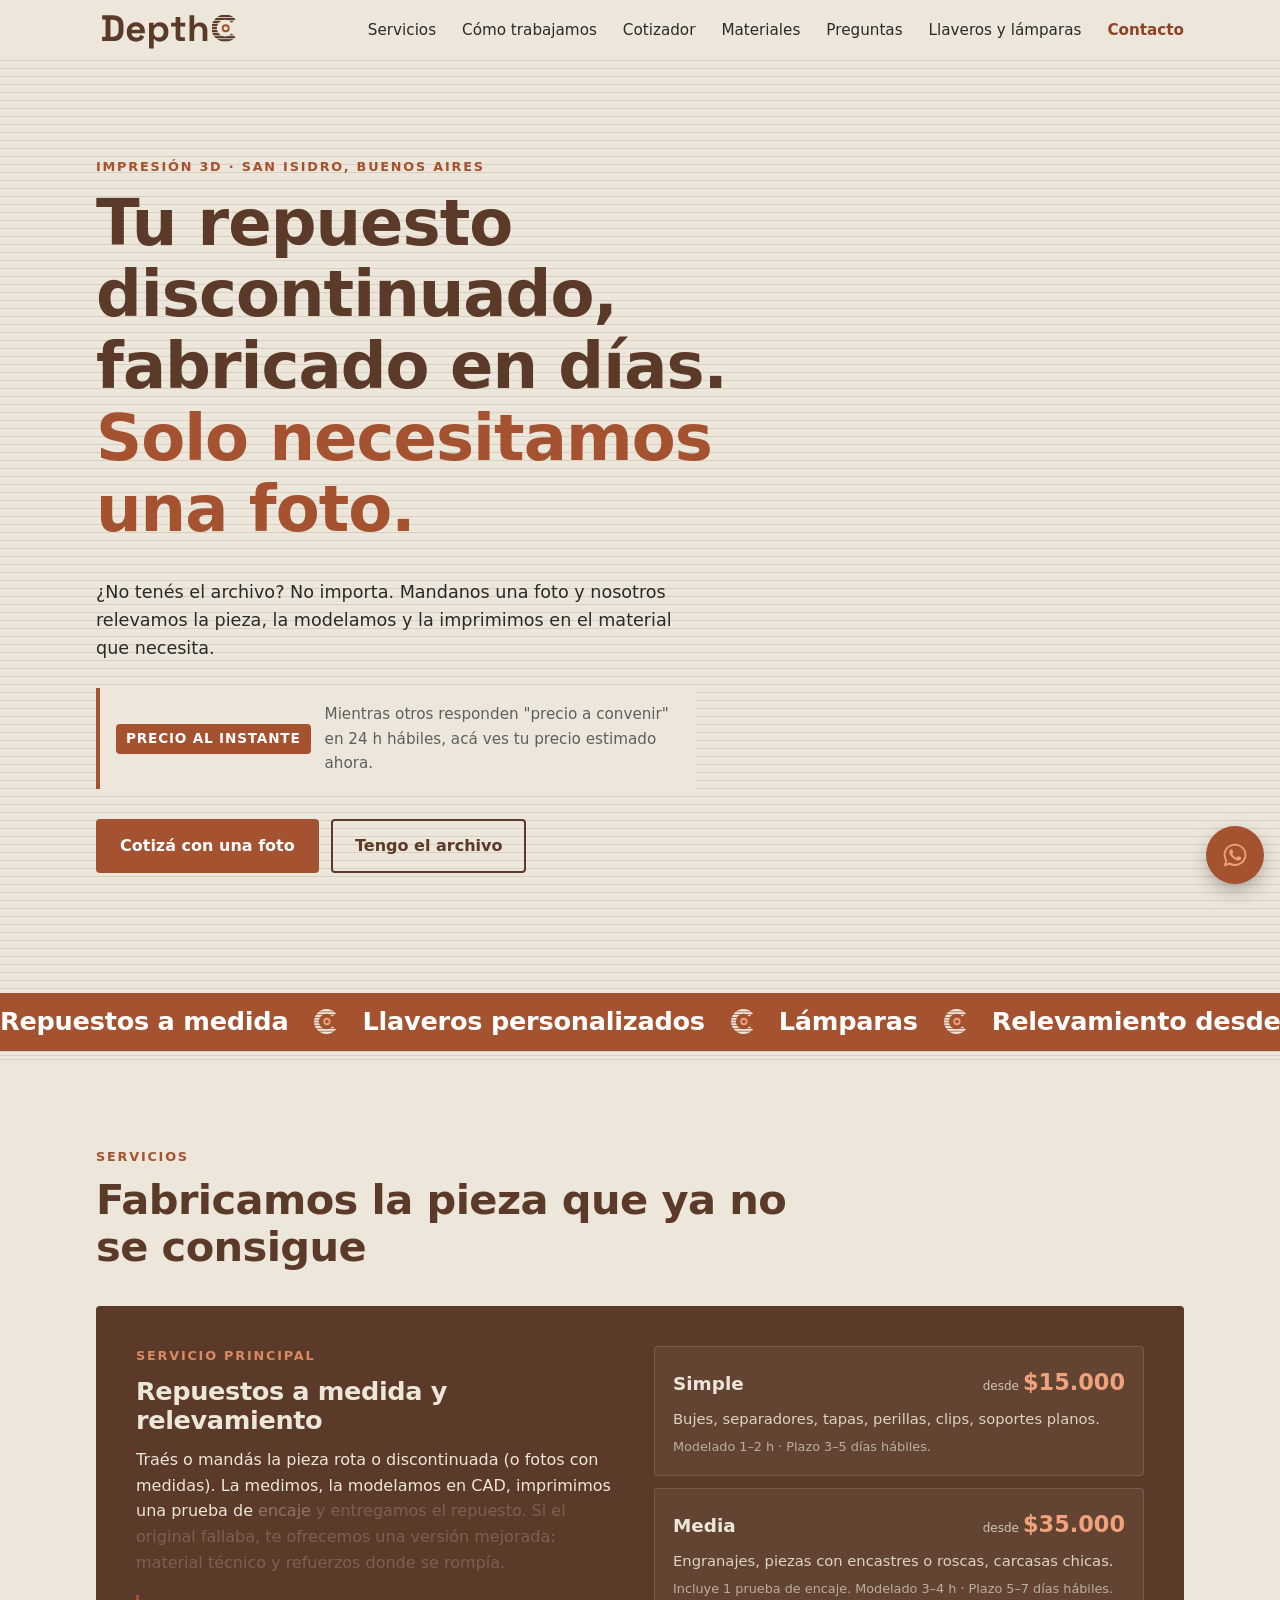
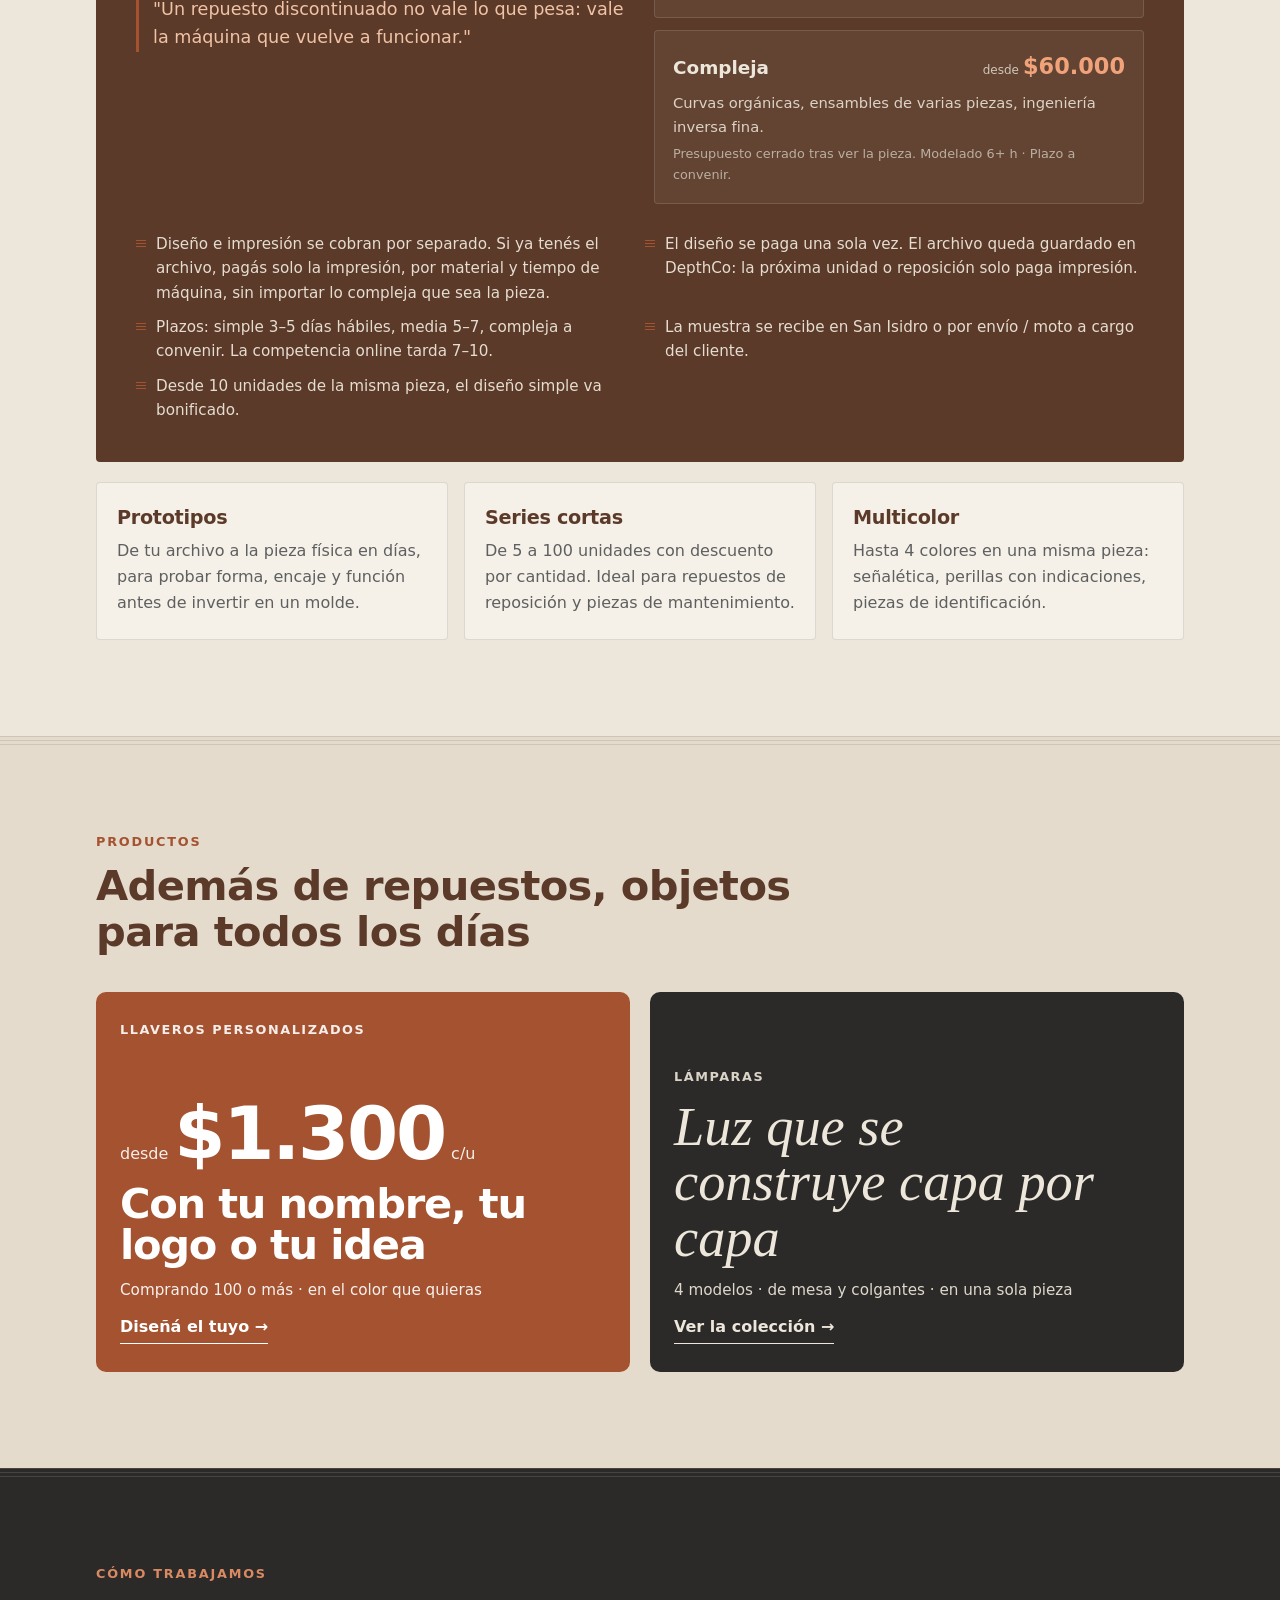
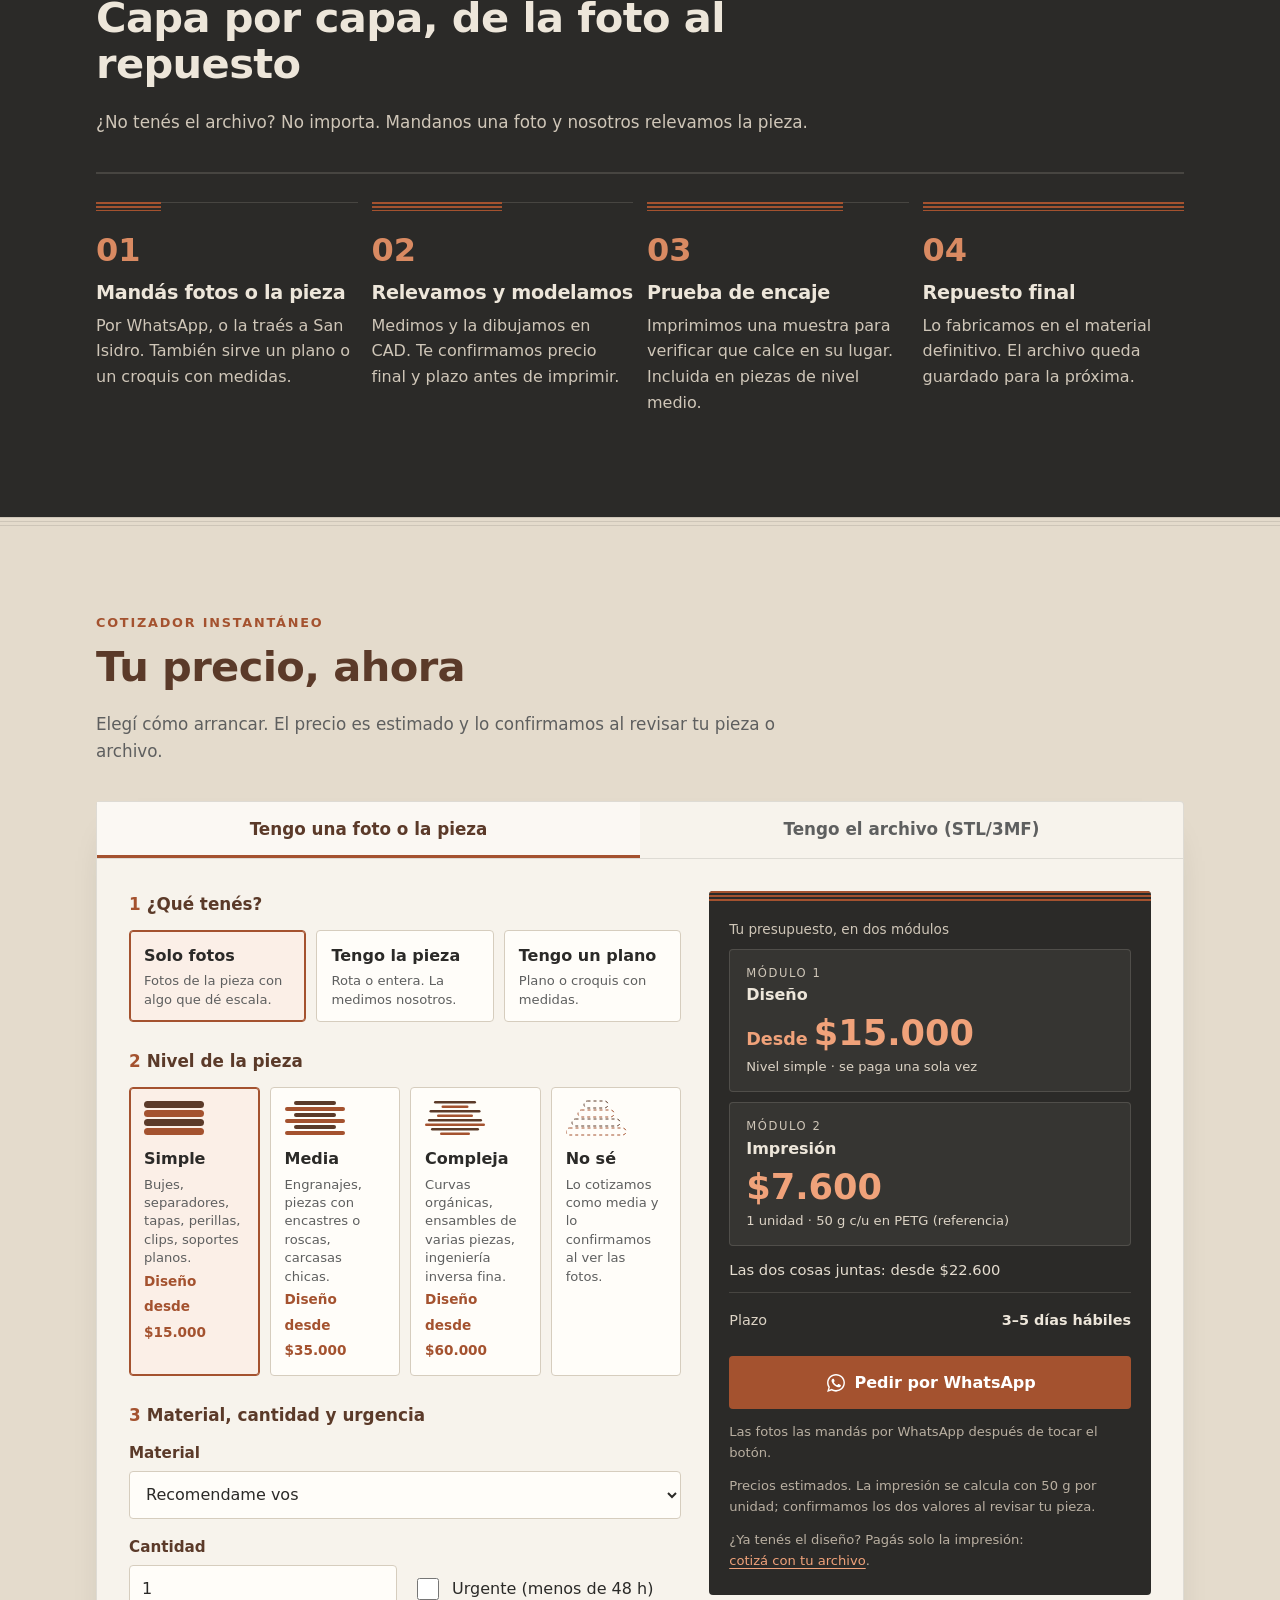
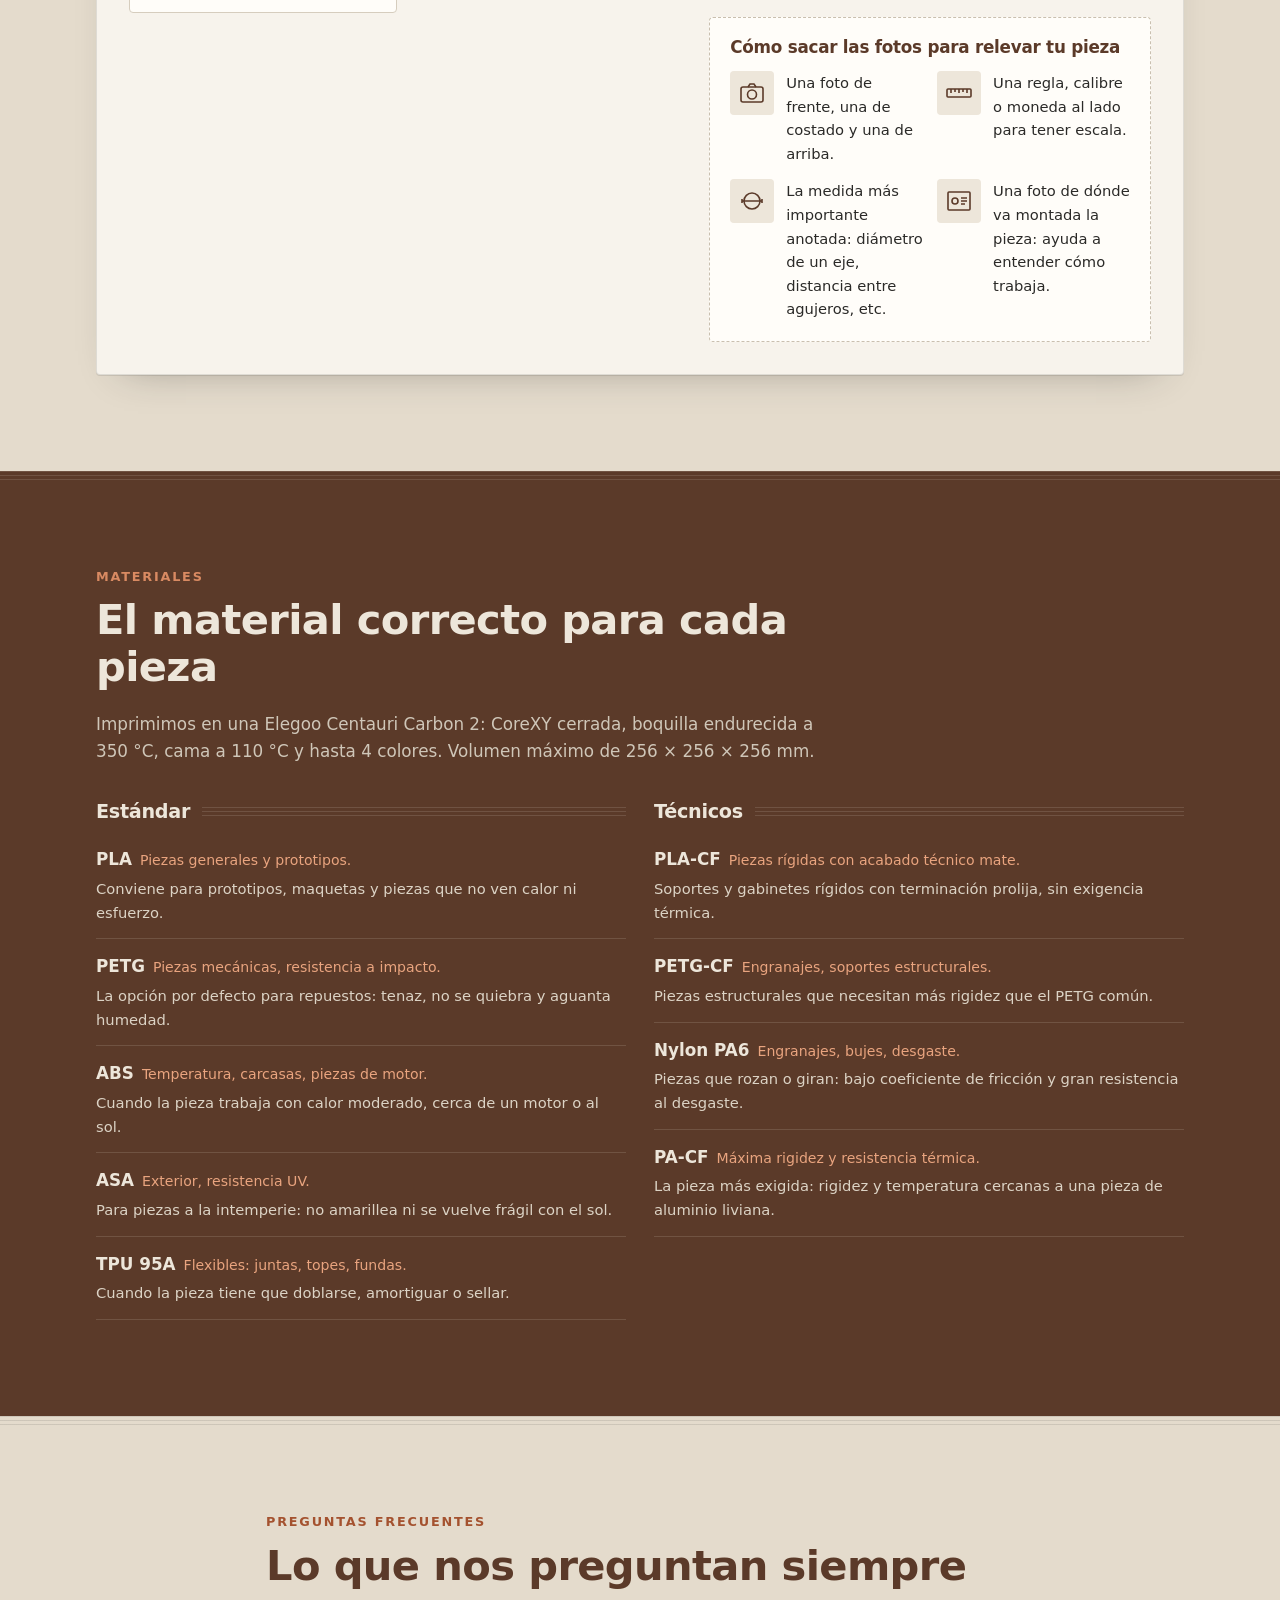
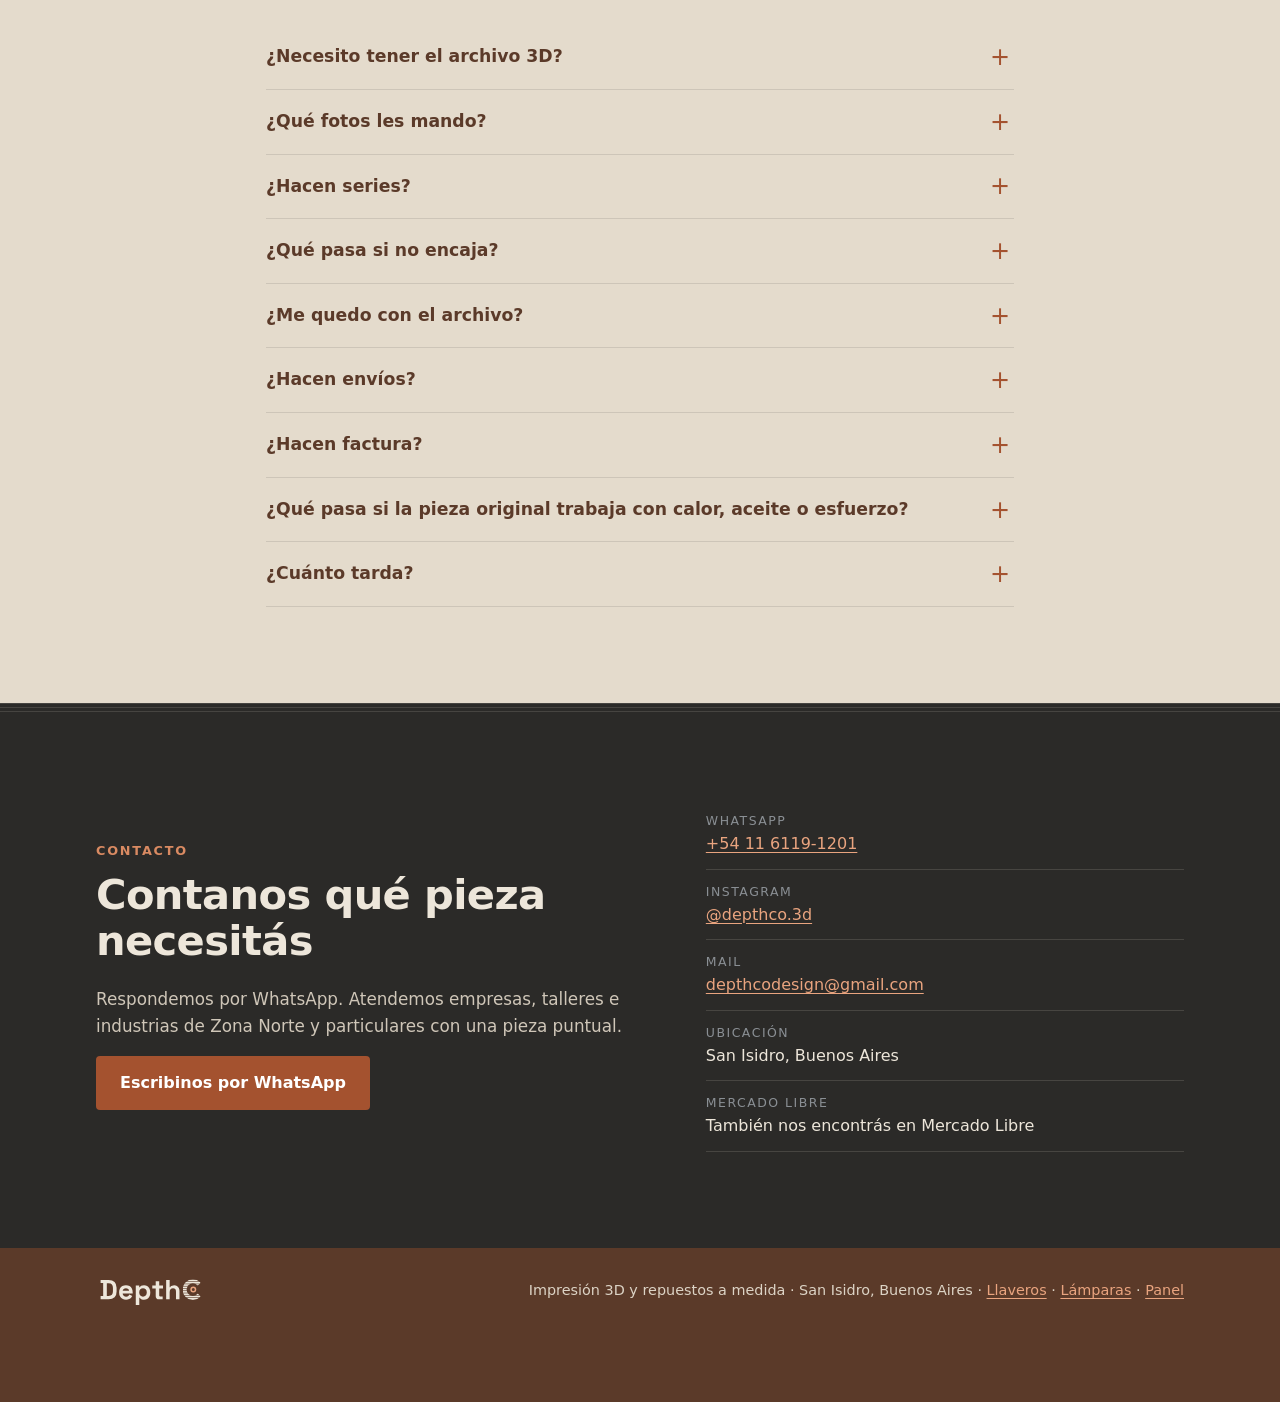
==== commit efb8674d: "Portada: vuelve el diseño original con intro, títulos palabra por palabra, banda y llaveros/lámparas" ====
--- a/index.html
+++ b/index.html
@@ -1,5 +1,5 @@
 <!doctype html>
-<html lang="es-AR">
+<html lang="es-AR" data-splash>
 <head>
   <meta charset="utf-8">
   <meta name="viewport" content="width=device-width, initial-scale=1">
@@ -39,7 +39,7 @@
   </script>
   <link rel="preconnect" href="https://fonts.googleapis.com">
   <link rel="preconnect" href="https://fonts.gstatic.com" crossorigin>
-  <link href="https://fonts.googleapis.com/css2?family=Archivo:wdth,wght@62..125,400..900&family=Inter:wght@400;500;600&family=Bricolage+Grotesque:opsz,wght@12..96,800&family=Fraunces:ital,opsz,wght@1,9..144,300&display=swap" rel="stylesheet">
+  <link href="https://fonts.googleapis.com/css2?family=Inter:wght@400;500;600&family=Space+Grotesk:wght@500;600;700&family=Bricolage+Grotesque:opsz,wght@12..96,800&family=Fraunces:ital,opsz,wght@1,9..144,300&display=swap" rel="stylesheet">
   <link rel="stylesheet" href="styles.css">
   <script src="motion.js"></script>
   <script type="importmap">
@@ -67,80 +67,58 @@
       <a class="brand" href="#inicio" aria-label="DepthCo, inicio">
         <img src="img/logo.svg" alt="DepthCo" width="144" height="40">
       </a>
+      <button class="nav-toggle" aria-expanded="false" aria-controls="nav" aria-label="Abrir menú">
+        <span></span><span></span><span></span>
+      </button>
       <nav id="nav" class="nav" aria-label="Principal">
         <a href="#servicios">Servicios</a>
-        <a href="#productos" class="nav__prod">Llaveros y lámparas</a>
         <a href="#como-trabajamos">Cómo trabajamos</a>
         <a href="#cotizador">Cotizador</a>
         <a href="#materiales">Materiales</a>
         <a href="#faq">Preguntas</a>
-        <a href="#contacto">Contacto</a>
+        <a href="#productos">Llaveros y lámparas</a>
+        <a href="#contacto" class="nav__cta">Contacto</a>
       </nav>
-      <a class="btn btn--primary btn--sm topbar__cta" href="#cotizador" data-tab="foto">Cotizá</a>
-      <button class="nav-toggle" aria-expanded="false" aria-controls="nav" aria-label="Abrir menú">
-        <span></span><span></span><span></span>
-      </button>
     </div>
-    <span class="topbar__progress" data-page-progress aria-hidden="true"></span>
   </header>
 
   <main id="main">
-    <!-- HERO -->
-    <section id="inicio" class="hero" data-hero>
+    <!-- 1. HERO -->
+    <section id="inicio" class="hero layers-bg" data-hero data-glow>
+      <div class="glow" aria-hidden="true"></div>
       <div class="wrap hero__inner">
-        <div class="hero__copy">
-          <p class="label hero-in">Impresión 3D · San Isidro, Zona Norte</p>
-          <h1 class="hero__title hero-in">Tu repuesto discontinuado, <em>fabricado en días.</em></h1>
-          <p class="hero__lead hero-in"><strong>Solo necesitamos una foto.</strong> ¿No tenés el archivo? No importa: relevamos la pieza, la modelamos y la imprimimos en el material que necesita.</p>
-          <div class="hero__actions hero-in">
-            <a class="btn btn--primary" href="#cotizador" data-tab="foto">Cotizá con una foto <span class="btn-arrow" aria-hidden="true">→</span></a>
-            <a class="btn btn--ghost" href="#cotizador" data-tab="archivo">Tengo el archivo</a>
-          </div>
-        </div>
-
-        <aside class="ticket hero-in" aria-label="Ejemplo de cotización al instante">
-          <div class="ticket__head">
-            <span>Cotización</span>
-            <span class="ticket__live"><i aria-hidden="true"></i>Al instante</span>
-          </div>
-          <div class="ticket__stack" aria-hidden="true"><i></i><i></i><i></i><i></i><i></i><i></i><i></i><i></i><i></i><i></i></div>
-          <p class="ticket__pieza" data-ticket="pieza">Engranaje de repuesto</p>
-          <dl class="ticket__datos">
-            <div><dt>Material</dt><dd data-ticket="material">PETG</dd></div>
-            <div><dt>Peso</dt><dd data-ticket="gramos">40 g</dd></div>
-            <div><dt>Máquina</dt><dd data-ticket="horas">2 h</dd></div>
-          </dl>
-          <p class="ticket__total"><span>Impresión</span><strong data-ticket="total">$6.600</strong></p>
-          <p class="ticket__nota">Lo que la competencia responde en 24&nbsp;h hábiles, o con "precio a convenir", acá lo ves ahora.</p>
-        </aside>
-      </div>
-    </section>
-
-    <!-- FICHA DE LA MÁQUINA -->
-    <section class="specs" aria-label="Capacidad">
-      <div class="wrap">
-        <dl class="specs__grid">
-          <div class="reveal"><dt><span data-count="256">256</span><small>mm</small></dt><dd>por lado, volumen máximo de pieza</dd></div>
-          <div class="reveal"><dt><span data-count="350">350</span><small>°C</small></dt><dd>boquilla endurecida para técnicos</dd></div>
-          <div class="reveal"><dt><span data-count="9" id="stat-materiales">9</span></dt><dd>materiales, estándar y técnicos</dd></div>
-          <div class="reveal"><dt><span data-count="4">4</span></dt><dd>colores en una misma pieza</dd></div>
-        </dl>
-      </div>
-    </section>
-
-    <!-- 01. SERVICIOS -->
+        <p class="eyebrow hero-in">Impresión 3D · San Isidro, Buenos Aires</p>
+        <h1 class="hero__title" data-split>Tu repuesto discontinuado, fabricado en días. <span class="hero__sub">Solo necesitamos una foto.</span></h1>
+        <p class="hero__lead hero-in">¿No tenés el archivo? No importa. Mandanos una foto y nosotros relevamos la pieza, la modelamos y la imprimimos en el material que necesita.</p>
+        <div class="hero__instant hero-in">
+          <span class="badge">Precio al instante</span>
+          <p>Mientras otros responden "precio a convenir" en 24&nbsp;h hábiles, acá ves tu precio estimado ahora.</p>
+        </div>
+        <div class="hero__actions hero-in">
+          <a class="btn btn--primary magnetic" href="#cotizador" data-tab="foto">Cotizá con una foto</a>
+          <a class="btn btn--ghost magnetic" href="#cotizador" data-tab="archivo">Tengo el archivo</a>
+        </div>
+      </div>
+    </section>
+
+    <!-- Banda en movimiento -->
+    <div class="band" aria-hidden="true">
+      <div class="marquee"><div class="marquee__track"><span>Repuestos a medida</span><img src="img/simbolo-claro.svg" alt="" width="22" height="25"><span>Llaveros personalizados</span><img src="img/simbolo-claro.svg" alt="" width="22" height="25"><span>Lámparas</span><img src="img/simbolo-claro.svg" alt="" width="22" height="25"><span>Relevamiento desde una foto</span><img src="img/simbolo-claro.svg" alt="" width="22" height="25"><span>Prototipos</span><img src="img/simbolo-claro.svg" alt="" width="22" height="25"><span>Series cortas</span><img src="img/simbolo-claro.svg" alt="" width="22" height="25"><span>Multicolor</span><img src="img/simbolo-claro.svg" alt="" width="22" height="25"><span>Precio al instante</span><img src="img/simbolo-claro.svg" alt="" width="22" height="25"><span>Repuestos a medida</span><img src="img/simbolo-claro.svg" alt="" width="22" height="25"><span>Llaveros personalizados</span><img src="img/simbolo-claro.svg" alt="" width="22" height="25"><span>Lámparas</span><img src="img/simbolo-claro.svg" alt="" width="22" height="25"><span>Relevamiento desde una foto</span><img src="img/simbolo-claro.svg" alt="" width="22" height="25"><span>Prototipos</span><img src="img/simbolo-claro.svg" alt="" width="22" height="25"><span>Series cortas</span><img src="img/simbolo-claro.svg" alt="" width="22" height="25"><span>Multicolor</span><img src="img/simbolo-claro.svg" alt="" width="22" height="25"><span>Precio al instante</span><img src="img/simbolo-claro.svg" alt="" width="22" height="25"></div></div>
+    </div>
+
+    <!-- 2. SERVICIOS -->
     <section id="servicios" class="section">
       <div class="wrap">
-        <header class="section__head head">
-          <p class="label">Servicios</p>
-          <h2 class="h2">Fabricamos la pieza que <em>ya no se consigue.</em></h2>
-          <p class="section__intro">Traés o mandás la pieza rota o discontinuada, o fotos con medidas. La medimos, la modelamos en CAD, imprimimos una prueba de encaje y entregamos el repuesto. Si el original fallaba, te ofrecemos una versión mejorada: material técnico y refuerzos donde se rompía.</p>
-        </header>
-
-        <article class="feature reveal">
+        <header class="section__head">
+          <p class="eyebrow">Servicios</p>
+          <h2 data-split>Fabricamos la pieza que ya no se consigue</h2>
+        </header>
+
+        <article class="feature build">
           <div class="feature__intro">
-            <p class="label label--light">Servicio principal</p>
+            <p class="eyebrow eyebrow--light">Servicio principal</p>
             <h3>Repuestos a medida y relevamiento</h3>
+            <p data-scrub>Traés o mandás la pieza rota o discontinuada (o fotos con medidas). La medimos, la modelamos en CAD, imprimimos una prueba de encaje y entregamos el repuesto. Si el original fallaba, te ofrecemos una versión mejorada: material técnico y refuerzos donde se rompía.</p>
             <p class="claim">"Un repuesto discontinuado no vale lo que pesa: vale la máquina que vuelve a funcionar."</p>
           </div>
           <div class="levels" id="niveles-servicio">
@@ -156,18 +134,15 @@
         </article>
 
         <div class="cards">
-          <article class="card reveal">
-            <span class="card__n">A</span>
+          <article class="card build">
             <h3>Prototipos</h3>
             <p>De tu archivo a la pieza física en días, para probar forma, encaje y función antes de invertir en un molde.</p>
           </article>
-          <article class="card reveal">
-            <span class="card__n">B</span>
+          <article class="card build">
             <h3>Series cortas</h3>
             <p>De 5 a 100 unidades con descuento por cantidad. Ideal para repuestos de reposición y piezas de mantenimiento.</p>
           </article>
-          <article class="card reveal">
-            <span class="card__n">C</span>
+          <article class="card build">
             <h3>Multicolor</h3>
             <p>Hasta 4 colores en una misma pieza: señalética, perillas con indicaciones, piezas de identificación.</p>
           </article>
@@ -175,63 +150,58 @@
       </div>
     </section>
 
-    <!-- 02. PRODUCTOS: LLAVEROS Y LÁMPARAS -->
-    <section id="productos" class="section section--productos">
+    <!-- PRODUCTOS: LLAVEROS Y LÁMPARAS -->
+    <section id="productos" class="section section--alt">
       <div class="wrap">
-        <header class="section__head section__head--row head">
-          <div>
-            <p class="label">Productos</p>
-            <h2 class="h2">Además de repuestos, <em>objetos para todos los días.</em></h2>
-          </div>
-          <p class="section__lead">Llaveros personalizados y lámparas impresas capa por capa, hechos en San Isidro con la misma máquina y el mismo cuidado que un repuesto.</p>
+        <header class="section__head">
+          <p class="eyebrow">Productos</p>
+          <h2 data-split>Además de repuestos, objetos para todos los días</h2>
         </header>
         <div class="prods">
-          <a class="prod prod--llaveros reveal" href="llaveros.html">
-            <span class="prod__media" data-prod-foto="llaveros" aria-hidden="true"></span>
+          <a class="prod prod--llaveros build" href="llaveros.html">
             <span class="prod__tag">Llaveros personalizados</span>
-            <span class="prod__title">Con tu nombre, tu logo o tu idea.</span>
-            <span class="prod__meta" data-prod-meta="llaveros">En el color que quieras · desde una unidad</span>
-            <span class="prod__tags"><b>Nombre</b><b>Logo</b><b>Catálogo</b><b>Tu idea</b></span>
-            <span class="prod__cta">Diseñá el tuyo <i aria-hidden="true">→</i></span>
+            <span class="prod__precio"><small>desde</small> <strong data-prod-precio>$1.300</strong> <small>c/u</small></span>
+            <span class="prod__title">Con tu nombre, tu logo o tu idea</span>
+            <span class="prod__meta" data-prod-meta="llaveros">Comprando por cantidad · en el color que quieras</span>
+            <span class="prod__cta">Diseñá el tuyo →</span>
           </a>
-          <a class="prod prod--lamparas reveal" href="lamparas.html">
-            <span class="prod__media" data-prod-foto="lamparas" aria-hidden="true"></span>
+          <a class="prod prod--lamparas build" href="lamparas.html">
             <span class="prod__tag">Lámparas</span>
-            <span class="prod__title">Luz que se construye capa por capa.</span>
+            <span class="prod__title">Luz que se construye capa por capa</span>
             <span class="prod__meta" data-prod-meta="lamparas">De mesa y colgantes · en una sola pieza</span>
-            <span class="prod__tags"><b>De mesa</b><b>Colgantes</b><b>Una sola pieza</b></span>
-            <span class="prod__cta">Ver la colección <i aria-hidden="true">→</i></span>
+            <span class="prod__cta">Ver la colección →</span>
           </a>
         </div>
       </div>
     </section>
 
-    <!-- 03. CÓMO TRABAJAMOS -->
+    <!-- 3. CÓMO TRABAJAMOS -->
     <section id="como-trabajamos" class="section section--dark">
       <div class="wrap">
-        <header class="section__head head">
-          <p class="label label--light">Cómo trabajamos</p>
-          <h2 class="h2">Capa por capa, <em>de la foto al repuesto.</em></h2>
-          <p class="section__lead">¿No tenés el archivo? No importa. Mandanos una foto y nosotros relevamos la pieza.</p>
-        </header>
+        <header class="section__head">
+          <p class="eyebrow eyebrow--light">Cómo trabajamos</p>
+          <h2 data-split>Capa por capa, de la foto al repuesto</h2>
+          <p class="section__lead build">¿No tenés el archivo? No importa. Mandanos una foto y nosotros relevamos la pieza.</p>
+        </header>
+        <div class="steps-track" aria-hidden="true"><span data-progress></span></div>
         <ol class="steps">
-          <li class="step reveal">
-            <span class="step__layers" aria-hidden="true"><i></i></span><span class="step__n">Paso 1 de 4</span>
+          <li class="step build">
+            <span class="step__n">01</span>
             <h3>Mandás fotos o la pieza</h3>
             <p>Por WhatsApp, o la traés a San Isidro. También sirve un plano o un croquis con medidas.</p>
           </li>
-          <li class="step reveal">
-            <span class="step__layers" aria-hidden="true"><i></i><i></i></span><span class="step__n">Paso 2 de 4</span>
+          <li class="step build">
+            <span class="step__n">02</span>
             <h3>Relevamos y modelamos</h3>
             <p>Medimos y la dibujamos en CAD. Te confirmamos precio final y plazo antes de imprimir.</p>
           </li>
-          <li class="step reveal">
-            <span class="step__layers" aria-hidden="true"><i></i><i></i><i></i></span><span class="step__n">Paso 3 de 4</span>
+          <li class="step build">
+            <span class="step__n">03</span>
             <h3>Prueba de encaje</h3>
             <p>Imprimimos una muestra para verificar que calce en su lugar. Incluida en piezas de nivel medio.</p>
           </li>
-          <li class="step reveal">
-            <span class="step__layers" aria-hidden="true"><i></i><i></i><i></i><i></i></span><span class="step__n">Paso 4 de 4</span>
+          <li class="step build">
+            <span class="step__n">04</span>
             <h3>Repuesto final</h3>
             <p>Lo fabricamos en el material definitivo. El archivo queda guardado para la próxima.</p>
           </li>
@@ -239,13 +209,13 @@
       </div>
     </section>
 
-    <!-- 04. COTIZADOR -->
+    <!-- 4. COTIZADOR -->
     <section id="cotizador" class="section section--quote">
       <div class="wrap">
-        <header class="section__head head">
-          <p class="label">Cotizador instantáneo</p>
-          <h2 class="h2">Tu precio, <em>ahora.</em></h2>
-          <p class="section__lead">Elegí cómo arrancar. El precio es estimado y lo confirmamos al revisar tu pieza o archivo.</p>
+        <header class="section__head">
+          <p class="eyebrow">Cotizador instantáneo</p>
+          <h2 data-split>Tu precio, ahora</h2>
+          <p class="section__lead build">Elegí cómo arrancar. El precio es estimado y lo confirmamos al revisar tu pieza o archivo.</p>
         </header>
         <div class="quote" id="quote">
           <div class="tabs" role="tablist" aria-label="Tipo de cotización">
@@ -408,13 +378,13 @@
       </div>
     </section>
 
-    <!-- 05. MATERIALES -->
+    <!-- 5. MATERIALES -->
     <section id="materiales" class="section section--walnut">
       <div class="wrap">
-        <header class="section__head head">
-          <p class="label label--light">Materiales</p>
-          <h2 class="h2">El material correcto <em>para cada pieza.</em></h2>
-          <p class="section__lead">Imprimimos en una Elegoo Centauri Carbon 2: CoreXY cerrada, boquilla endurecida a 350&nbsp;°C, cama a 110&nbsp;°C y hasta 4 colores. Volumen máximo de 256 × 256 × 256&nbsp;mm.</p>
+        <header class="section__head">
+          <p class="eyebrow eyebrow--light">Materiales</p>
+          <h2 data-split>El material correcto para cada pieza</h2>
+          <p class="section__lead build">Imprimimos en una Elegoo Centauri Carbon 2: CoreXY cerrada, boquilla endurecida a 350&nbsp;°C, cama a 110&nbsp;°C y hasta 4 colores. Volumen máximo de 256 × 256 × 256&nbsp;mm.</p>
         </header>
         <div class="materials" id="lista-materiales">
           <!-- Se completa desde config.js (MATERIALES) -->
@@ -422,47 +392,47 @@
       </div>
     </section>
 
-    <!-- 06. FAQ -->
+    <!-- 6. FAQ -->
     <section id="faq" class="section section--alt">
       <div class="wrap wrap--narrow">
-        <header class="section__head head">
-          <p class="label">Preguntas frecuentes</p>
-          <h2 class="h2">Lo que nos <em>preguntan siempre.</em></h2>
+        <header class="section__head">
+          <p class="eyebrow">Preguntas frecuentes</p>
+          <h2 data-split>Lo que nos preguntan siempre</h2>
         </header>
         <div class="faq">
-          <details class="reveal">
+          <details class="build">
             <summary>¿Necesito tener el archivo 3D?</summary>
             <p>No. La mayoría de nuestros clientes llegan con una foto o con la pieza en la mano. Nosotros la relevamos y la modelamos. Si ya tenés el STL o 3MF, pagás solo la impresión y el cotizador te da el precio automáticamente. El diseño se cobra aparte, únicamente cuando lo hacemos nosotros.</p>
           </details>
-          <details class="reveal">
+          <details class="build">
             <summary>¿Qué fotos les mando?</summary>
             <p>De frente, de costado y de arriba, con una regla, calibre o moneda al lado para tener escala. Anotá la medida más importante (diámetro de un eje, distancia entre agujeros) y sumá una foto de dónde va montada.</p>
           </details>
-          <details class="reveal">
+          <details class="build">
             <summary>¿Hacen series?</summary>
             <p>Sí. Hacemos series cortas con descuento: 5% desde 5 unidades, 10% desde 10 y 15% desde 50. Para más de 100 unidades, escribinos y te pasamos precio por volumen.</p>
           </details>
-          <details class="reveal">
+          <details class="build">
             <summary>¿Qué pasa si no encaja?</summary>
             <p>En piezas de nivel medio la prueba de encaje está incluida: imprimimos una muestra, la probás y ajustamos antes de la pieza final. Cada prueba adicional cuesta el 50% de la impresión de esa pieza.</p>
           </details>
-          <details class="reveal">
+          <details class="build">
             <summary>¿Me quedo con el archivo?</summary>
             <p>El archivo queda guardado en DepthCo, así la próxima unidad solo paga impresión. Si querés el archivo CAD (STEP) para vos, se suma un 50% del valor del diseño.</p>
           </details>
-          <details class="reveal">
+          <details class="build">
             <summary>¿Hacen envíos?</summary>
             <p>Estamos en San Isidro, Zona Norte. Podés retirar o coordinamos envío o moto a cargo del cliente. La muestra para relevar también nos la podés mandar así, y te la devolvemos con el repuesto.</p>
           </details>
-          <details class="reveal">
+          <details class="build">
             <summary>¿Hacen factura?</summary>
             <p>Escribinos por WhatsApp antes de confirmar el pedido y te decimos qué comprobante podemos emitir para tu empresa.</p>
           </details>
-          <details class="reveal">
+          <details class="build">
             <summary>¿Qué pasa si la pieza original trabaja con calor, aceite o esfuerzo?</summary>
             <p>Lo vemos al relevarla. Para temperatura usamos ABS o ASA, para desgaste y engranajes nylon o PETG-CF, y para máxima rigidez PA-CF. Si la original fallaba, te proponemos una versión reforzada.</p>
           </details>
-          <details class="reveal">
+          <details class="build">
             <summary>¿Cuánto tarda?</summary>
             <p>Una pieza simple, de 3 a 5 días hábiles; una de nivel medio, de 5 a 7. Si la necesitás en menos de 48 h, marcá "urgente" en el cotizador (+30%).</p>
           </details>
@@ -470,19 +440,16 @@
       </div>
     </section>
 
-    <!-- 07. CONTACTO -->
-    <section id="contacto" class="section section--dark section--contacto">
+    <!-- 7. CONTACTO -->
+    <section id="contacto" class="section section--dark">
       <div class="wrap contact">
-        <div>
-          <p class="label label--light">Contacto</p>
-          <h2 class="h2 h2--xl">Contanos qué pieza <em>necesitás.</em></h2>
-          <p class="section__lead">Respondemos por WhatsApp. Atendemos empresas, talleres e industrias de Zona Norte y particulares con una pieza puntual.</p>
-          <a class="btn btn--primary btn--lg reveal" href="https://wa.me/541161191201" target="_blank" rel="noopener">
-            <svg viewBox="0 0 32 32" width="22" height="22" aria-hidden="true" focusable="false"><use href="#ico-wa"/></svg>
-            Escribinos por WhatsApp <span class="btn-arrow" aria-hidden="true">↗</span>
-          </a>
-        </div>
-        <ul class="contact__list reveal">
+        <div class="build">
+          <p class="eyebrow eyebrow--light">Contacto</p>
+          <h2 data-split>Contanos qué pieza necesitás</h2>
+          <p class="section__lead build">Respondemos por WhatsApp. Atendemos empresas, talleres e industrias de Zona Norte y particulares con una pieza puntual.</p>
+          <a class="btn btn--primary magnetic" href="https://wa.me/541161191201" target="_blank" rel="noopener">Escribinos por WhatsApp</a>
+        </div>
+        <ul class="contact__list build">
           <li><span>WhatsApp</span><a href="https://wa.me/541161191201" target="_blank" rel="noopener">+54 11 6119-1201</a></li>
           <li><span>Instagram</span><a href="https://www.instagram.com/depthco.3d/" target="_blank" rel="noopener">@depthco.3d</a></li>
           <li><span>Mail</span><a class="js-mail" data-u="depthcodesign" data-d="gmail.com" href="#contacto">depthcodesign (arroba) gmail.com</a></li>
@@ -494,38 +461,20 @@
   </main>
 
   <footer class="footer">
-    <div class="wrap">
-      <div class="footer__grid">
-        <div class="footer__brand">
-          <img src="img/logo-claro.svg" alt="DepthCo" width="144" height="40">
-          <p>Impresión 3D y repuestos a medida, capa por capa.</p>
-        </div>
-        <div>
-          <h3>Repuestos</h3>
-          <p><a href="#cotizador" data-tab="foto">Cotizá con una foto</a><br><a href="#cotizador" data-tab="archivo">Tengo el archivo</a><br><a href="#materiales">Materiales</a></p>
-        </div>
-        <div>
-          <h3>Productos</h3>
-          <p><a href="llaveros.html">Llaveros personalizados</a><br><a href="lamparas.html">Lámparas</a></p>
-        </div>
-        <div>
-          <h3>Contacto</h3>
-          <p><a href="https://wa.me/541161191201" target="_blank" rel="noopener">WhatsApp ↗</a><br><a href="https://www.instagram.com/depthco.3d/" target="_blank" rel="noopener">@depthco.3d ↗</a><br>San Isidro, Buenos Aires</p>
-        </div>
-      </div>
-      <div class="footer__bottom">
-        <span>Impresión 3D y repuestos a medida · San Isidro, Buenos Aires</span>
-        <span><a href="admin.html">Panel</a> · <a href="#inicio">Volver arriba ↑</a></span>
-      </div>
+    <div class="wrap footer__inner">
+      <img class="footer__logo" src="img/logo-claro.svg" alt="DepthCo" width="108" height="30">
+      <p>Impresión 3D y repuestos a medida · San Isidro, Buenos Aires · <a href="llaveros.html">Llaveros</a> · <a href="lamparas.html">Lámparas</a> · <a href="admin.html">Panel</a></p>
     </div>
-    <a class="wa-float" href="https://wa.me/541161191201" target="_blank" rel="noopener" aria-label="Escribinos por WhatsApp">
-      <svg viewBox="0 0 32 32" width="28" height="28" aria-hidden="true" focusable="false"><use href="#ico-wa"/></svg>
+  <a class="wa-float magnetic" href="https://wa.me/541161191201" target="_blank" rel="noopener" aria-label="Escribinos por WhatsApp">
+      <svg viewBox="0 0 32 32" width="28" height="28" aria-hidden="true" focusable="false"><path fill="currentColor" d="M16 3C8.8 3 3 8.7 3 15.8c0 2.5.7 4.8 2 6.8L3 29l6.6-2c1.9 1 4.1 1.6 6.4 1.6 7.2 0 13-5.7 13-12.8S23.2 3 16 3zm0 23.3c-2 0-4-.6-5.7-1.6l-.4-.2-3.9 1.2 1.2-3.8-.3-.4c-1.2-1.7-1.8-3.7-1.8-5.7C5.1 9.9 10 5.2 16 5.2s10.9 4.7 10.9 10.6S22 26.3 16 26.3zm6-7.9c-.3-.2-1.9-1-2.2-1-.3-.1-.5-.2-.7.2-.2.3-.8 1-1 1.2-.2.2-.4.2-.7.1-.3-.2-1.4-.5-2.6-1.6-1-.9-1.6-1.9-1.8-2.2-.2-.3 0-.5.1-.7l.5-.6c.2-.2.2-.3.3-.6.1-.2 0-.4 0-.6l-1-2.4c-.3-.6-.5-.5-.7-.5h-.6c-.2 0-.6.1-.9.4-.3.3-1.2 1.1-1.2 2.8s1.2 3.2 1.4 3.4c.2.2 2.4 3.6 5.8 5 .8.3 1.4.5 1.9.7.8.3 1.5.2 2.1.1.6-.1 1.9-.8 2.2-1.5.3-.7.3-1.4.2-1.5-.1-.2-.3-.3-.7-.5z"/></svg>
     </a>
   </footer>
 
   <svg width="0" height="0" style="position:absolute" aria-hidden="true" focusable="false">
     <symbol id="ico-wa" viewBox="0 0 32 32"><path fill="currentColor" d="M16 3C8.8 3 3 8.7 3 15.8c0 2.5.7 4.8 2 6.8L3 29l6.6-2c1.9 1 4.1 1.6 6.4 1.6 7.2 0 13-5.7 13-12.8S23.2 3 16 3zm0 23.3c-2 0-4-.6-5.7-1.6l-.4-.2-3.9 1.2 1.2-3.8-.3-.4c-1.2-1.7-1.8-3.7-1.8-5.7C5.1 9.9 10 5.2 16 5.2s10.9 4.7 10.9 10.6S22 26.3 16 26.3zm6-7.9c-.3-.2-1.9-1-2.2-1-.3-.1-.5-.2-.7.2-.2.3-.8 1-1 1.2-.2.2-.4.2-.7.1-.3-.2-1.4-.5-2.6-1.6-1-.9-1.6-1.9-1.8-2.2-.2-.3 0-.5.1-.7l.5-.6c.2-.2.2-.3.3-.6.1-.2 0-.4 0-.6l-1-2.4c-.3-.6-.5-.5-.7-.5h-.6c-.2 0-.6.1-.9.4-.3.3-1.2 1.1-1.2 2.8s1.2 3.2 1.4 3.4c.2.2 2.4 3.6 5.8 5 .8.3 1.4.5 1.9.7.8.3 1.5.2 2.1.1.6-.1 1.9-.8 2.2-1.5.3-.7.3-1.4.2-1.5-.1-.2-.3-.3-.7-.5z"/></symbol>
   </svg>
+
+
 
   <script src="config.js"></script>
   <script src="pricing.js"></script>
--- a/styles.css
+++ b/styles.css
@@ -1,324 +1,349 @@
-/* DepthCo — capa por capa. Paleta "Óxido — marrón industrial" (sin cambios). Mobile first.
-   Estética de ficha técnica: fondo hueso, títulos Archivo compactos en minúscula, etiquetas anchas,
-   líneas de capa en separadores y una cotización de ejemplo en el hero. El movimiento vive en motion.js;
-   acá solo opacity/transform, siempre de arriba hacia abajo. */
+/* DepthCo — capa por capa. Paleta "Óxido — marrón industrial". Mobile first. */
 
 :root {
+  --ease: cubic-bezier(.22, 1, .36, 1);
   --hueso: #EDE6DA;
   --acero: #8A8F94;
   --oxido: #A4522F;
   --nogal: #5B3A29;
   --grafito: #2B2A28;
 
-  /* Derivados de la paleta (mismos tonos, más claros u oscuros para contraste) */
-  --hueso-2: #E4DBCC;
+  --hueso-2: #E4DBCC;      /* hueso un tono más profundo para secciones alternas */
   --oxido-hover: #8E4426;
-  --oxido-claro: #E9A47F;      /* óxido sobre fondos oscuros */
-  --oxido-claro-2: #F0A27A;
   --linea: rgba(43, 42, 40, 0.12);
   --linea-clara: rgba(237, 230, 218, 0.14);
-  --texto-2: #5E5F5F;
-  --texto-claro-2: #CFC6B8;
-
-  --f-display: "Archivo", "Space Grotesk", system-ui, sans-serif;
-  --f-titulo: "Archivo", system-ui, sans-serif;
+  --texto-2: #5E5F5F;      /* acero oscurecido para texto secundario sobre hueso (contraste AA) */
+
+  --f-titulo: "Space Grotesk", "Archivo", system-ui, sans-serif;
   --f-texto: "Inter", system-ui, -apple-system, "Segoe UI", sans-serif;
 
-  /* Líneas de capa: el motivo gráfico de la marca */
-  --capas: repeating-linear-gradient(to bottom, currentColor 0 1px, transparent 1px 4px);
-
-  --ease: cubic-bezier(.22, 1, .36, 1);
-  --radio: 6px;
+  --radio: 4px;
   --gutter: 16px;
-  --max: 1200px;
+  --max: 1120px;
 }
 
 *, *::before, *::after { box-sizing: border-box; }
-html { scroll-behavior: smooth; -webkit-text-size-adjust: 100%; scroll-padding-top: 76px; }
+
+html { scroll-behavior: smooth; -webkit-text-size-adjust: 100%; }
+
 body {
-  margin: 0; background: var(--hueso); color: var(--grafito);
-  font-family: var(--f-texto); font-size: 16px; line-height: 1.6; overflow-x: hidden;
-}
+  margin: 0;
+  background: var(--hueso);
+  color: var(--grafito);
+  font-family: var(--f-texto);
+  font-size: 16px;
+  line-height: 1.6;
+  overflow-x: hidden;
+}
+
 img, svg, canvas { display: block; max-width: 100%; }
-h1, h2, h3 { font-family: var(--f-titulo); line-height: 1.1; letter-spacing: -0.015em; margin: 0 0 0.5em; color: var(--nogal); text-wrap: balance; }
-h3 { font-size: 1.25rem; font-weight: 700; }
+
+h1, h2, h3 {
+  font-family: var(--f-titulo);
+  line-height: 1.12;
+  letter-spacing: -0.015em;
+  margin: 0 0 0.5em;
+  color: var(--nogal);
+}
+h1 { font-size: clamp(2.1rem, 7vw, 4rem); font-weight: 700; }
+h2 { font-size: clamp(1.7rem, 5vw, 2.6rem); font-weight: 600; }
+h3 { font-size: 1.2rem; font-weight: 600; }
 p { margin: 0 0 1em; }
+
 a { color: var(--oxido); text-underline-offset: 3px; }
 a:hover { color: var(--oxido-hover); }
+
 :focus-visible { outline: 3px solid var(--oxido); outline-offset: 3px; }
-[hidden] { display: none !important; }
-
-.skip { position: absolute; left: -9999px; top: 0; background: var(--grafito); color: var(--hueso); padding: 10px 16px; z-index: 300; }
+
+.skip {
+  position: absolute; left: -9999px; top: 0;
+  background: var(--grafito); color: var(--hueso); padding: 10px 16px; z-index: 100;
+}
 .skip:focus { left: 8px; top: 8px; }
-.visually-hidden { position: absolute !important; width: 1px; height: 1px; overflow: hidden; clip: rect(0 0 0 0); white-space: nowrap; }
-
-.wrap { width: 100%; max-width: var(--max); margin: 0 auto; padding: 0 max(var(--gutter), env(safe-area-inset-left, 0px)); }
-.wrap--narrow { max-width: 860px; }
-
-/* ---------- Tipografía ---------- */
-/* Etiqueta de sección: Archivo ancha, con tres capas al lado */
-.label {
-  display: inline-flex; align-items: center; gap: 10px;
-  font-family: var(--f-titulo); font-stretch: 125%; font-size: .72rem; font-weight: 700;
-  letter-spacing: .12em; text-transform: uppercase; color: var(--oxido-hover); margin: 0 0 18px;
-}
-.label::before { content: ""; width: 16px; height: 9px; flex: none; background: var(--capas); }
-.label--light { color: var(--oxido-claro); }
-
-.h2 {
-  font-family: var(--f-display); font-weight: 800;
-  font-size: clamp(2.1rem, 5.4vw, 3.9rem); line-height: 1.02; letter-spacing: -0.035em; margin: 0 0 .4em;
-  color: var(--nogal); max-width: 18ch;
-}
-.h2 em { font-style: normal; color: var(--oxido); }
-.h2--xl { font-size: clamp(2.5rem, 7vw, 5.2rem); }
+
+.visually-hidden {
+  position: absolute !important; width: 1px; height: 1px; overflow: hidden;
+  clip: rect(0 0 0 0); white-space: nowrap;
+}
+
+.wrap { width: 100%; max-width: var(--max); margin: 0 auto; padding: 0 var(--gutter); }
+.wrap--narrow { max-width: 780px; }
+
+.eyebrow {
+  font-family: var(--f-titulo);
+  font-size: 0.8rem;
+  font-weight: 600;
+  letter-spacing: 0.14em;
+  text-transform: uppercase;
+  color: var(--oxido);
+  margin-bottom: 0.8em;
+}
+.eyebrow--light { color: #D98A62; }
+
+/* Motivo "capa por capa": líneas horizontales finas */
+.layers-bg {
+  background-image: repeating-linear-gradient(to bottom, transparent 0 7px, var(--linea) 7px 8px);
+}
+.layer-rule {
+  height: 9px; border: 0; margin: 0;
+  background: repeating-linear-gradient(to bottom, var(--acero) 0 1px, transparent 1px 4px);
+  opacity: 0.6;
+}
 
 /* ---------- Botones ---------- */
 .btn {
-  display: inline-flex; align-items: center; justify-content: center; gap: 10px;
-  min-height: 50px; padding: 12px 22px;
-  font-family: var(--f-titulo); font-weight: 700; font-size: .95rem; letter-spacing: .01em;
-  border-radius: var(--radio); border: 1.5px solid transparent;
-  text-decoration: none; cursor: pointer; position: relative; overflow: hidden; isolation: isolate;
-  transition: background-color .25s, color .25s, border-color .25s;
-}
-/* Hover: las capas bajan sobre el botón */
-.btn::after {
-  content: ""; position: absolute; inset: 0; z-index: -1; pointer-events: none; color: rgba(255, 255, 255, .16);
-  background: var(--capas); transform: scaleY(0); transform-origin: top; transition: transform .5s var(--ease);
-}
-.btn:hover::after { transform: scaleY(1); }
+  display: inline-flex; align-items: center; justify-content: center; gap: 8px;
+  min-height: 48px; padding: 12px 22px;
+  font-family: var(--f-titulo); font-weight: 600; font-size: 1rem;
+  border-radius: var(--radio); border: 2px solid transparent;
+  text-decoration: none; cursor: pointer;
+  transition: background-color .2s, color .2s, border-color .2s, transform .2s;
+}
 .btn--primary { background: var(--oxido); color: #fff; }
 .btn--primary:hover { background: var(--oxido-hover); color: #fff; }
 .btn--ghost { border-color: var(--nogal); color: var(--nogal); background: transparent; }
-.btn--ghost::after { color: rgba(91, 58, 41, .14); }
-.btn--ghost:hover { color: var(--nogal); border-color: var(--nogal); }
-.btn--line { border-color: rgba(237, 230, 218, .45); color: var(--hueso); background: transparent; }
-.btn--line:hover { border-color: var(--hueso); color: var(--hueso); }
-.btn--sm { min-height: 40px; padding: 8px 16px; font-size: .85rem; }
-.btn--lg { min-height: 58px; padding: 16px 28px; font-size: 1.05rem; }
+.btn--ghost:hover { background: var(--nogal); color: var(--hueso); }
 .btn--block { width: 100%; }
 .btn[aria-disabled="true"] { opacity: .45; pointer-events: none; }
-.btn-arrow { display: inline-block; transition: transform .45s var(--ease); }
-.btn:hover .btn-arrow { transform: translate3d(4px, 0, 0); }
 
 .badge {
-  display: inline-block; background: var(--oxido); color: #fff;
-  font-family: var(--f-titulo); font-weight: 700; font-size: .8rem; letter-spacing: .08em; text-transform: uppercase;
-  padding: 4px 10px; border-radius: 999px;
-}
-
-/* ---------- Barra superior ---------- */
+  display: inline-block;
+  background: var(--oxido); color: #fff;
+  font-family: var(--f-titulo); font-weight: 600; font-size: .85rem;
+  letter-spacing: .06em; text-transform: uppercase;
+  padding: 4px 10px; border-radius: var(--radio);
+}
+
+/* ---------- Topbar ---------- */
 .topbar {
-  position: fixed; top: 0; left: 0; right: 0; z-index: 100;
-  padding-top: env(safe-area-inset-top, 0px);
-  background: var(--hueso); color: var(--grafito);
-  transition: transform .55s var(--ease), box-shadow .35s;
-}
-.topbar.is-solid { box-shadow: 0 1px 0 var(--linea); }
-.topbar.is-hidden { transform: translate3d(0, -100%, 0); }
-.topbar__inner { display: flex; align-items: center; gap: 16px; min-height: 68px; }
-.brand { display: block; text-decoration: none; margin-right: auto; position: relative; z-index: 2; }
+  position: sticky; top: 0; z-index: 50;
+  background: var(--hueso);
+  border-bottom: 1px solid var(--linea);
+}
+.topbar__inner { display: flex; align-items: center; justify-content: space-between; min-height: 60px; }
+.brand { text-decoration: none; }
+.brand__text {
+  font-family: var(--f-titulo); font-weight: 700; font-size: 1.45rem;
+  color: var(--nogal); letter-spacing: -0.02em;
+}
+.brand__co { color: var(--oxido); }
+.brand__text--light { color: var(--hueso); }
 .brand img { height: 34px; width: auto; }
-.topbar__cta { position: relative; z-index: 2; }
-/* Progreso de lectura: una capa que se completa a lo ancho */
-.topbar__progress {
-  position: absolute; left: 0; right: 0; bottom: -1px; height: 2px; background: var(--oxido);
-  transform: scaleX(0); transform-origin: left; pointer-events: none;
-}
 
 .nav-toggle {
-  position: relative; z-index: 2;
-  width: 44px; height: 44px; display: grid; place-content: center; justify-items: end; gap: 4px;
-  background: none; border: 1.5px solid var(--linea); border-radius: var(--radio); cursor: pointer; padding: 0; color: var(--nogal);
-}
-.nav-toggle span { display: block; width: 20px; height: 2px; background: currentColor; transition: transform .45s var(--ease), opacity .3s, width .3s; }
-.nav-toggle span:nth-child(2) { width: 15px; }
-.nav-toggle span:nth-child(3) { width: 10px; }
-.nav-toggle[aria-expanded="true"] span:nth-child(1) { transform: translateY(6px) rotate(45deg); }
+  width: 44px; height: 44px; display: grid; place-content: center; gap: 5px;
+  background: none; border: 0; cursor: pointer; padding: 0;
+}
+.nav-toggle span { display: block; width: 24px; height: 2px; background: var(--nogal); transition: transform .2s, opacity .2s; }
+.nav-toggle[aria-expanded="true"] span:nth-child(1) { transform: translateY(7px) rotate(45deg); }
 .nav-toggle[aria-expanded="true"] span:nth-child(2) { opacity: 0; }
-.nav-toggle[aria-expanded="true"] span:nth-child(3) { width: 20px; transform: translateY(-6px) rotate(-45deg); }
-html.menu-open { overflow: hidden; }
-
-/* Menú: panel que baja en celular */
+.nav-toggle[aria-expanded="true"] span:nth-child(3) { transform: translateY(-7px) rotate(-45deg); }
+
 .nav {
-  position: fixed; left: 0; right: 0; top: 0; z-index: 1;
-  display: flex; flex-direction: column;
-  padding: calc(76px + env(safe-area-inset-top, 0px)) max(16px, env(safe-area-inset-left, 0px)) 28px;
-  background: var(--hueso); box-shadow: 0 24px 40px -24px rgba(43, 42, 40, .45);
-  visibility: hidden; opacity: 0; transform: translate3d(0, -16px, 0);
-  transition: opacity .4s var(--ease), transform .5s var(--ease), visibility 0s .5s;
-}
-.nav.is-open { visibility: visible; opacity: 1; transform: none; transition: opacity .4s var(--ease), transform .5s var(--ease), visibility 0s; }
+  position: absolute; left: 0; right: 0; top: 100%;
+  display: none; flex-direction: column;
+  background: var(--hueso); border-bottom: 1px solid var(--linea);
+  padding: 8px var(--gutter) 16px;
+}
+.nav.is-open { display: flex; }
 .nav a {
-  display: block; padding: 14px 2px; border-bottom: 1px solid var(--linea);
-  font-family: var(--f-titulo); font-weight: 700; font-size: 1.35rem; letter-spacing: -0.02em;
-  color: var(--nogal); text-decoration: none;
+  color: var(--grafito); text-decoration: none; font-weight: 500;
+  padding: 12px 0; border-bottom: 1px solid var(--linea);
 }
 .nav a:hover { color: var(--oxido); }
-.nav .nav__prod { color: var(--oxido); }
-
-@media (min-width: 1100px) {
+.nav__cta { color: var(--oxido) !important; font-weight: 600 !important; }
+
+@media (min-width: 900px) {
   .nav-toggle { display: none; }
   .nav {
-    position: static; flex-direction: row; gap: 2px; padding: 0; background: none; box-shadow: none;
-    visibility: visible; opacity: 1; transform: none; transition: none;
+    position: static; display: flex; flex-direction: row; gap: 26px;
+    background: none; border: 0; padding: 0;
   }
-  .nav a {
-    font-size: .9rem; font-weight: 600; letter-spacing: 0; border: 0; padding: 8px 12px; border-radius: var(--radio);
-    color: var(--grafito); line-height: 1.2; transition: background-color .25s, color .25s;
-  }
-  .nav a:hover { color: var(--nogal); background: rgba(91, 58, 41, .08); }
-  .nav .nav__prod { color: var(--oxido-hover); box-shadow: inset 0 -2px 0 var(--oxido); border-radius: 0; }
-}
-@media (max-width: 599px) { .topbar__cta { display: none; } }
+  .nav a { border: 0; padding: 6px 0; font-size: .95rem; }
+}
 
 /* ---------- Hero ---------- */
-.hero { position: relative; overflow: hidden; padding: calc(68px + clamp(40px, 8vw, 96px)) 0 clamp(56px, 8vw, 96px); }
-/* Campo de capas detrás de la cotización */
-.hero::before {
-  content: ""; position: absolute; top: 0; bottom: 0; right: 0; width: min(46%, 640px); pointer-events: none;
-  color: rgba(91, 58, 41, .09); background: repeating-linear-gradient(to bottom, currentColor 0 1px, transparent 1px 8px);
-  -webkit-mask-image: linear-gradient(to left, #000 30%, transparent);
-  mask-image: linear-gradient(to left, #000 30%, transparent);
-  display: none;
-}
-@media (min-width: 960px) { .hero::before { display: block; } }
-.hero__inner { position: relative; display: grid; gap: 40px; align-items: center; }
-@media (min-width: 960px) { .hero__inner { grid-template-columns: 1.3fr .9fr; gap: 64px; } }
-.hero__title {
-  font-family: var(--f-display); font-weight: 800;
-  font-size: clamp(2.6rem, 7vw, 5.4rem); line-height: .98; letter-spacing: -0.045em;
-  color: var(--nogal); margin: 0 0 24px; max-width: 13ch;
-}
-.hero__title em { font-style: normal; color: var(--oxido); }
-.hero__lead { font-size: 1.1rem; max-width: 46ch; color: var(--texto-2); margin: 0 0 28px; }
-.hero__lead strong { color: var(--grafito); font-weight: 600; }
-.hero__actions { display: flex; flex-wrap: wrap; gap: 12px; }
-
-/* Cotización de ejemplo: la pieza se "imprime" capa por capa y aparece el precio */
-.ticket {
-  position: relative; background: var(--grafito); color: var(--hueso);
-  border-radius: 10px; padding: 22px 22px 20px; max-width: 440px; width: 100%; justify-self: center;
-  box-shadow: 0 40px 60px -40px rgba(43, 42, 40, .7);
-}
-.ticket__head {
-  display: flex; justify-content: space-between; align-items: center; padding-bottom: 14px; margin-bottom: 18px;
-  border-bottom: 1px dashed rgba(237, 230, 218, .2);
-  font-family: var(--f-titulo); font-stretch: 125%; font-size: .7rem; font-weight: 700; letter-spacing: .12em; text-transform: uppercase; color: var(--texto-claro-2);
-}
-.ticket__live { display: inline-flex; align-items: center; gap: 8px; color: var(--oxido-claro); }
-.ticket__live i { width: 7px; height: 7px; border-radius: 50%; background: var(--oxido-claro); animation: latido 1.6s ease-in-out infinite; }
-@keyframes latido { 0%, 100% { opacity: 1; } 50% { opacity: .25; } }
-.ticket__stack { display: grid; gap: 3px; justify-items: center; margin: 0 0 18px; padding: 16px 0; border-radius: var(--radio); background: rgba(237, 230, 218, .04); }
-.ticket__stack i { display: block; height: 6px; border-radius: 1px; background: var(--oxido-claro-2); transform-origin: left; }
-.ticket__stack i:nth-child(1) { width: 34%; } .ticket__stack i:nth-child(2) { width: 52%; }
-.ticket__stack i:nth-child(3) { width: 62%; } .ticket__stack i:nth-child(4) { width: 66%; }
-.ticket__stack i:nth-child(5) { width: 40%; opacity: .7; } .ticket__stack i:nth-child(6) { width: 40%; opacity: .7; }
-.ticket__stack i:nth-child(7) { width: 66%; } .ticket__stack i:nth-child(8) { width: 62%; }
-.ticket__stack i:nth-child(9) { width: 52%; } .ticket__stack i:nth-child(10) { width: 34%; }
-.ticket__pieza { font-family: var(--f-titulo); font-weight: 700; font-size: 1.2rem; letter-spacing: -0.01em; margin: 0 0 12px; }
-.ticket__datos { display: grid; grid-template-columns: repeat(3, 1fr); gap: 8px; margin: 0 0 16px; }
-.ticket__datos dt { font-size: .72rem; color: var(--texto-claro-2); text-transform: uppercase; letter-spacing: .08em; }
-.ticket__datos dd { margin: 2px 0 0; font-weight: 600; font-variant-numeric: tabular-nums; white-space: nowrap; }
-.ticket__total {
-  display: flex; justify-content: space-between; align-items: baseline; gap: 12px; margin: 0 0 12px; padding-top: 14px;
-  border-top: 1px dashed rgba(237, 230, 218, .2);
-}
-.ticket__total span { color: var(--texto-claro-2); font-size: .9rem; }
-.ticket__total strong { font-family: var(--f-display); font-weight: 800; font-size: clamp(2.2rem, 7vw, 2.9rem); line-height: 1; letter-spacing: -0.03em; color: var(--oxido-claro-2); font-variant-numeric: tabular-nums; }
-.ticket__nota { margin: 0; font-size: .84rem; color: var(--texto-claro-2); }
-.motion .ticket.is-printing .ticket__stack i { animation: capa .45s var(--ease) calc(var(--n, 0) * 70ms) both; }
-.ticket__stack i:nth-child(2) { --n: 1; } .ticket__stack i:nth-child(3) { --n: 2; } .ticket__stack i:nth-child(4) { --n: 3; }
-.ticket__stack i:nth-child(5) { --n: 4; } .ticket__stack i:nth-child(6) { --n: 5; } .ticket__stack i:nth-child(7) { --n: 6; }
-.ticket__stack i:nth-child(8) { --n: 7; } .ticket__stack i:nth-child(9) { --n: 8; } .ticket__stack i:nth-child(10) { --n: 9; }
-@keyframes capa { from { transform: scaleX(0); } to { transform: scaleX(1); } }
-.motion .ticket.is-printing [data-ticket] { animation: drop-in .6s var(--ease) both; }
-.motion .ticket.is-printing .ticket__total strong { animation-delay: .6s; }
-
-/* ---------- Ficha de la máquina ---------- */
-.specs { position: relative; background: var(--nogal); color: var(--hueso); padding: 36px 0; }
-.specs::before { content: ""; position: absolute; left: 0; right: 0; top: 0; height: 9px; color: rgba(237, 230, 218, .18); background: var(--capas); }
-.specs__grid { display: grid; grid-template-columns: 1fr 1fr; gap: 24px 16px; margin: 0; }
-@media (min-width: 860px) { .specs__grid { grid-template-columns: repeat(4, 1fr); gap: 0; } .specs__grid > div + div { border-left: 1px solid var(--linea-clara); padding-left: 24px; } }
-.specs__grid dt { font-family: var(--f-display); font-weight: 800; font-size: clamp(2rem, 5vw, 3rem); line-height: 1; letter-spacing: -0.04em; font-variant-numeric: tabular-nums; }
-.specs__grid dt small { font-size: .42em; font-weight: 600; letter-spacing: 0; color: var(--oxido-claro); margin-left: 4px; }
-.specs__grid dd { margin: 6px 0 0; font-size: .86rem; color: var(--texto-claro-2); max-width: 22ch; }
+.hero { position: relative; overflow: hidden; padding: 56px 0 72px; }
+.hero__inner { position: relative; z-index: 1; }
+.hero__title { max-width: 15ch; }
+.hero__title .hero__sub { color: var(--oxido); display: block; }
+.hero__lead { font-size: 1.1rem; max-width: 52ch; color: var(--grafito); }
+.hero__instant {
+  display: flex; flex-wrap: wrap; align-items: center; gap: 10px 14px;
+  margin: 26px 0 30px; padding: 14px 16px;
+  background: var(--hueso); border-left: 4px solid var(--oxido);
+  max-width: 600px;
+}
+.hero__instant p { margin: 0; font-size: .95rem; color: var(--texto-2); flex: 1 1 260px; }
+.hero__actions { display: flex; flex-direction: column; gap: 12px; }
+@media (min-width: 560px) { .hero__actions { flex-direction: row; } }
+
+@media (min-width: 1000px) {
+  .hero { padding: 96px 0 120px; }
+}
 
 /* ---------- Secciones ---------- */
-.section { position: relative; padding: clamp(72px, 10vw, 128px) 0; }
-.section__head { position: relative; margin-bottom: clamp(32px, 5vw, 56px); max-width: 980px; padding-top: 22px; }
-/* Pasada de la boquilla: una línea fina arriba de cada título */
-.section__head::before {
-  content: ""; position: absolute; left: 0; top: 0; width: 72px; height: 2px; background: var(--oxido);
-  transform-origin: left;
-}
-.section--dark .section__head::before, .section--walnut .section__head::before { background: var(--oxido-claro); }
-.section__head--row { display: grid; gap: 18px; max-width: none; align-items: end; }
-@media (min-width: 960px) { .section__head--row { grid-template-columns: 1.4fr 1fr; gap: 48px; } }
-.section__lead { font-size: 1.05rem; color: var(--texto-2); max-width: 56ch; margin: 0; }
-.section__intro { font-size: clamp(1.1rem, 2vw, 1.3rem); line-height: 1.5; color: var(--grafito); max-width: 44em; margin: 6px 0 0; }
+.section { padding: 64px 0; position: relative; }
+.section::before {
+  /* separador capa por capa */
+  content: ""; position: absolute; left: 0; right: 0; top: 0; height: 9px;
+  background: repeating-linear-gradient(to bottom, var(--linea) 0 1px, transparent 1px 4px);
+}
+.section__head { margin-bottom: 36px; max-width: 720px; }
+.section__lead { font-size: 1.05rem; color: var(--texto-2); }
 .section--alt { background: var(--hueso-2); }
-.section--dark { background: var(--grafito); color: var(--hueso); overflow: hidden; isolation: isolate; }
+.section--dark { background: var(--grafito); color: var(--hueso); }
 .section--walnut { background: var(--nogal); color: var(--hueso); }
-.section--dark .h2, .section--walnut .h2, .section--dark h3, .section--walnut h3 { color: var(--hueso); }
-.section--dark .h2 em, .section--walnut .h2 em { color: var(--oxido-claro); }
-.section--dark .section__lead, .section--walnut .section__lead { color: var(--texto-claro-2); }
-.section--dark a:not(.btn), .section--walnut a:not(.btn) { color: var(--oxido-claro); }
-
-/* ---------- Entradas (motion.js): todo baja desde arriba, solo opacity/transform ---------- */
+.section--dark h2, .section--dark h3, .section--walnut h2, .section--walnut h3 { color: var(--hueso); }
+.section--dark .section__lead, .section--walnut .section__lead { color: #CFC6B8; }
+.section--dark::before, .section--walnut::before {
+  background: repeating-linear-gradient(to bottom, var(--linea-clara) 0 1px, transparent 1px 4px);
+}
+.section--dark a:not(.btn), .section--walnut a:not(.btn) { color: #E9A47F; }
+
+@media (min-width: 900px) { .section { padding: 96px 0; } }
+
+/* ---------- Movimiento (motion.js) ----------
+   Todo entra de arriba hacia abajo y solo se animan opacidad y posición (lo mueve la placa de video).
+   El contenido siempre está visible en reposo: la animación corre cuando un bloque entra en pantalla. */
+.motion .build.is-in, .motion .reveal.is-in { animation: drop-in 1s var(--ease) var(--retraso, 0ms) both; will-change: opacity, transform; }
 @keyframes drop-in { from { opacity: 0; transform: translate3d(0, -16px, 0); } to { opacity: 1; transform: translate3d(0, 0, 0); } }
-@keyframes pasada { from { transform: scaleX(0); } to { transform: scaleX(1); } }
-.motion .reveal.is-in { animation: drop-in .9s var(--ease) var(--retraso, 0ms) both; }
-/* Encabezados: primero pasa la línea, después bajan etiqueta, título y texto */
-.motion .head.is-in::before { animation: pasada .7s var(--ease) both; }
-.motion .head.is-in > * { animation: drop-in .9s var(--ease) both; }
-.motion .head.is-in > :nth-child(1) { animation-delay: .12s; }
-.motion .head.is-in > :nth-child(2) { animation-delay: .2s; }
-.motion .head.is-in > :nth-child(3) { animation-delay: .3s; }
-
-/* Hero: entra al cargar */
+
+/* Títulos palabra por palabra ([data-split]): cada palabra baja desde arriba dentro de su máscara */
+[data-split] .w { display: inline-block; overflow: hidden; vertical-align: top; padding: .1em 0 .06em; margin: -.1em 0 -.06em; }
+[data-split] .wi { display: inline-block; }
+.motion [data-split].is-in .wi { animation: word-in .95s var(--ease) calc(var(--i) * 40ms) both; }
+@keyframes word-in { from { transform: translate3d(0, -110%, 0); } to { transform: translate3d(0, 0, 0); } }
+
+/* Hero: el título entra palabra por palabra al cargar (después de la intro, si se muestra) */
+.motion .hero__title .wi { animation: word-in 1.05s var(--ease) calc(var(--intro) + .1s + var(--i) * 55ms) both; }
 .motion .hero-in { animation: drop-in 1s var(--ease) both; }
-.motion .hero__copy > :nth-child(2) { animation-delay: .08s; }
-.motion .hero__copy > :nth-child(3) { animation-delay: .18s; }
-.motion .hero__copy > :nth-child(4) { animation-delay: .26s; }
-.motion .ticket.hero-in { animation-delay: .2s; }
+.motion .eyebrow.hero-in { animation-delay: var(--intro); }
+.motion .hero__lead.hero-in { animation-delay: calc(var(--intro) + .55s); }
+.motion .hero__instant.hero-in { animation-delay: calc(var(--intro) + .68s); }
+.motion .hero__actions.hero-in { animation-delay: calc(var(--intro) + .8s); }
+
+/* Párrafo que se enciende con el scroll ([data-scrub]) */
+[data-scrub] .sw { transition: opacity .25s linear; }
+
+/* Botones que siguen apenas al mouse */
+.magnetic { transition: transform .5s var(--ease), background-color .25s, color .25s, border-color .25s; will-change: transform; }
+
+/* Brillo óxido que sigue al mouse dentro del hero */
+.glow {
+  position: absolute; left: -260px; top: -260px; width: 520px; height: 520px; border-radius: 50%;
+  pointer-events: none; z-index: 0; opacity: 0; transition: opacity .6s var(--ease);
+  background: radial-gradient(closest-side, rgba(164, 82, 47, .18), rgba(164, 82, 47, 0));
+  will-change: transform;
+}
+.is-glowing > .glow { opacity: 1; }
+
+/* Intro: el símbolo se dibuja de arriba hacia abajo y una cortina nogal sube (solo la primera visita de la sesión) */
+:root { --intro: 0s; }
+html.splash { --intro: 1.3s; }
+html.splash body { overflow: hidden; }
+html.splash body::before, html.splash body::after { content: ""; position: fixed; z-index: 200; pointer-events: none; }
+html.splash body::before {
+  inset: 0; background: var(--nogal); pointer-events: auto;
+  animation: telon 1.9s cubic-bezier(.76, 0, .24, 1) both;
+}
+html.splash body::after {
+  left: 50%; top: 50%; width: 92px; height: 104px; margin: -52px 0 0 -46px;
+  background: url("img/simbolo-claro.svg") center / contain no-repeat;
+  animation: simbolo 1.9s var(--ease) both;
+}
+@keyframes telon { 0%, 60% { transform: translate3d(0, 0, 0); } 100% { transform: translate3d(0, -100%, 0); } }
+@keyframes simbolo {
+  0% { clip-path: inset(0 0 100% 0); opacity: 1; transform: none; }
+  38%, 55% { clip-path: inset(0 0 0 0); opacity: 1; transform: none; }
+  70%, 100% { clip-path: inset(0 0 0 0); opacity: 0; transform: translate3d(0, -24px, 0); }
+}
+
+/* Banda en movimiento */
+.band { position: relative; background: var(--oxido); color: #fff; overflow: hidden; padding: 16px 0; }
+.marquee { display: flex; }
+.marquee__track { display: flex; align-items: center; gap: 26px; flex: none; padding-right: 26px; animation: marquee 40s linear infinite; }
+.marquee__track span { font-family: var(--f-titulo); font-weight: 700; font-size: clamp(1.15rem, 2.6vw, 1.6rem); line-height: 1; white-space: nowrap; letter-spacing: -0.01em; }
+.marquee__track img { width: 22px; height: auto; flex: none; }
+.band:hover .marquee__track { animation-play-state: paused; }
+@keyframes marquee { from { transform: translate3d(0, 0, 0); } to { transform: translate3d(-50%, 0, 0); } }
+
+/* Barra de progreso de los pasos ([data-progress]) */
+.steps-track { position: relative; height: 2px; background: var(--linea-clara); margin-bottom: 28px; overflow: hidden; }
+.steps-track span { position: absolute; inset: 0; background: #E9A47F; transform: scaleX(0); transform-origin: left; }
+
+/* Menú que se oculta al bajar y vuelve al subir */
+.topbar { transition: transform .55s var(--ease), box-shadow .3s; }
+.topbar.is-hidden { transform: translate3d(0, -100%, 0); }
+.topbar.is-solid { box-shadow: 0 8px 24px -18px rgba(43, 42, 40, .5); }
 
 @media (prefers-reduced-motion: reduce) {
   html { scroll-behavior: auto; }
   *, *::before, *::after { animation: none !important; transition-duration: 0s !important; }
-}
+  [data-scrub] .sw { opacity: 1 !important; }
+}
+
+/* ---------- Productos: llaveros y lámparas ---------- */
+.prods { display: grid; gap: 16px; }
+@media (min-width: 860px) { .prods { grid-template-columns: 1fr 1fr; gap: 20px; } }
+.prod {
+  position: relative; overflow: hidden; isolation: isolate;
+  display: flex; flex-direction: column; justify-content: flex-end; gap: 12px;
+  min-height: 380px; padding: 28px 24px; border-radius: 10px; text-decoration: none;
+  transition: transform .7s var(--ease);
+}
+.prod:hover { transform: translate3d(0, -6px, 0); }
+.prod::before {
+  content: ""; position: absolute; inset: 0; z-index: -1; pointer-events: none;
+  background: repeating-linear-gradient(to bottom, rgba(255, 255, 255, .07) 0 1px, transparent 1px 9px);
+  transform: scaleY(0); transform-origin: top; transition: transform .8s var(--ease);
+}
+.prod:hover::before { transform: scaleY(1); }
+.prod--llaveros { background: var(--oxido); color: #fff; }
+.prod--lamparas { background: var(--grafito); color: var(--hueso); }
+.prod__tag { font-family: var(--f-titulo); font-weight: 600; font-size: .8rem; letter-spacing: .12em; text-transform: uppercase; opacity: .9; }
+.prod__precio { display: flex; align-items: baseline; gap: 6px; margin-top: auto; }
+.prod__precio strong { font-family: var(--f-titulo); font-weight: 700; font-size: clamp(3rem, 8vw, 4.6rem); line-height: 1; letter-spacing: -0.03em; }
+.prod__precio small { font-size: 1rem; opacity: .9; }
+.prod__title { display: block; max-width: 16ch; }
+.prod--llaveros .prod__title { font-family: "Bricolage Grotesque", var(--f-titulo), sans-serif; font-weight: 800; font-size: clamp(1.8rem, 3.6vw, 2.6rem); line-height: 1; letter-spacing: -0.03em; }
+.prod--lamparas .prod__title { font-family: "Fraunces", Georgia, serif; font-style: italic; font-weight: 300; font-size: clamp(2.2rem, 4.4vw, 3.4rem); line-height: 1.02; }
+.prod__meta { font-size: .95rem; opacity: .92; }
+.prod__cta { align-self: flex-start; font-family: var(--f-titulo); font-weight: 700; border-bottom: 1.5px solid currentColor; padding-bottom: 3px; }
 
 /* ---------- Servicios ---------- */
 .feature {
   background: var(--nogal); color: var(--hueso);
-  border-radius: 10px; padding: 28px 20px;
-  display: grid; gap: 28px; margin-bottom: 20px; position: relative; overflow: hidden;
-}
-.feature h3 { color: var(--hueso); font-family: var(--f-display); font-weight: 800; font-size: clamp(1.8rem, 3.6vw, 2.6rem); line-height: 1.02; letter-spacing: -0.035em; }
+  border-radius: var(--radio); padding: 28px 20px;
+  display: grid; gap: 28px; margin-bottom: 20px;
+}
+.feature h3 { color: var(--hueso); font-size: 1.6rem; }
 .feature .claim {
-  font-family: var(--f-titulo); font-size: 1.12rem; color: #F1C3A6;
+  font-family: var(--f-titulo); font-size: 1.1rem; color: #F1C3A6;
   border-left: 3px solid var(--oxido); padding-left: 14px; margin: 20px 0 0;
 }
 .levels { display: grid; gap: 12px; }
 .level {
-  background: rgba(237, 230, 218, 0.06); border: 1px solid var(--linea-clara);
-  border-radius: var(--radio); padding: 18px; position: relative; overflow: hidden;
-  transition: border-color .3s;
-}
-.level:hover { border-color: rgba(237, 230, 218, .35); }
+  background: rgba(237, 230, 218, 0.06);
+  border: 1px solid var(--linea-clara);
+  border-radius: var(--radio); padding: 18px;
+  position: relative; overflow: hidden;
+}
 .level__top { display: flex; justify-content: space-between; align-items: baseline; gap: 10px; }
 .level h4 { font-family: var(--f-titulo); font-size: 1.15rem; margin: 0; color: var(--hueso); }
-.level__price { font-family: var(--f-display); font-weight: 800; font-size: 1.6rem; letter-spacing: -0.03em; color: var(--oxido-claro-2); white-space: nowrap; }
-.level__price small { font-family: var(--f-titulo); font-size: .72rem; font-weight: 500; letter-spacing: 0; color: var(--texto-claro-2); margin-right: 5px; }
+.level__price { font-family: var(--f-titulo); font-weight: 700; font-size: 1.4rem; color: #F0A27A; white-space: nowrap; }
+.level__price small { font-size: .75rem; font-weight: 500; color: #CFC6B8; margin-right: 4px; }
 .level p { margin: 6px 0 0; font-size: .92rem; color: #DCD3C5; }
 .level__meta { font-size: .8rem !important; color: #B9AFA1 !important; }
 .rules { margin: 0; padding: 0; list-style: none; display: grid; gap: 10px; font-size: .95rem; }
 .rules li { padding-left: 20px; position: relative; color: #E5DDD0; }
 .rules li:empty { display: none; }
-.rules li::before { content: ""; position: absolute; left: 0; top: .55em; width: 10px; height: 7px; color: var(--oxido-claro); background: var(--capas); }
+.rules li::before {
+  content: ""; position: absolute; left: 0; top: .55em; width: 10px; height: 7px;
+  background: repeating-linear-gradient(to bottom, var(--oxido) 0 1px, transparent 1px 3px);
+}
 @media (min-width: 900px) {
-  .feature { grid-template-columns: 1fr 1fr; padding: 48px; }
+  .feature { grid-template-columns: 1fr 1fr; padding: 40px; }
   .rules { grid-column: 1 / -1; grid-template-columns: 1fr 1fr; }
 }
 
@@ -327,135 +352,95 @@
 .card {
   position: relative; overflow: hidden;
   background: #F5F0E8; border: 1px solid var(--linea); border-radius: var(--radio);
-  padding: 24px 22px; transition: border-color .3s;
-}
-.card:hover { border-color: var(--oxido); }
-.card__n {
-  display: inline-grid; place-items: center; width: 34px; height: 34px; margin-bottom: 18px; border-radius: var(--radio);
-  font-family: var(--f-titulo); font-stretch: 125%; font-weight: 700; font-size: .8rem; color: var(--oxido); border: 1.5px solid currentColor;
+  padding: 24px 20px;
 }
 .card::after, .level::after {
-  content: ""; position: absolute; inset: 0; pointer-events: none; color: rgba(164, 82, 47, .12);
-  background: repeating-linear-gradient(to bottom, currentColor 0 1px, transparent 1px 5px);
-  transform: scaleY(0); transform-origin: top; transition: transform .7s var(--ease);
+  /* hover: aparecen las capas */
+  content: ""; position: absolute; inset: 0;
+  background: repeating-linear-gradient(to bottom, rgba(164, 82, 47, .18) 0 1px, transparent 1px 5px);
+  transform: scaleY(0); transform-origin: top;
+  transition: transform .6s cubic-bezier(.22, 1, .36, 1); pointer-events: none;
 }
 .card:hover::after, .level:hover::after { transform: scaleY(1); }
 .card p { margin: 0; color: var(--texto-2); }
 
-/* ---------- Productos: llaveros y lámparas ---------- */
-.section--productos { background: var(--hueso-2); overflow: hidden; }
-.prods { display: grid; gap: 16px; }
-@media (min-width: 900px) { .prods { grid-template-columns: 1fr 1fr; gap: 20px; } }
-.prod {
-  position: relative; overflow: hidden; isolation: isolate;
-  display: flex; flex-direction: column; justify-content: flex-end; gap: 14px;
-  min-height: clamp(400px, 48vw, 580px); padding: clamp(24px, 3.5vw, 40px);
-  border-radius: 10px; text-decoration: none;
-}
-.prod--llaveros { background: var(--oxido); color: #fff; }
-.prod--lamparas { background: var(--grafito); color: var(--hueso); }
-/* Líneas de capa que se marcan al pasar el mouse */
-.prod::before {
-  content: ""; position: absolute; inset: 0; z-index: -1; pointer-events: none; color: rgba(255, 255, 255, .07);
-  background: repeating-linear-gradient(to bottom, currentColor 0 1px, transparent 1px 9px);
-  opacity: .45; transition: opacity .6s var(--ease);
-}
-.prod:hover::before { opacity: 1; }
-.prod__media { position: absolute; inset: 0 0 42% 0; z-index: -1; overflow: hidden; }
-.prod__media img { width: 100%; height: 100%; object-fit: cover; transition: transform 1.2s var(--ease); }
-.prod--llaveros.prod--foto .prod__media::after { content: ""; position: absolute; inset: 0; background: linear-gradient(to bottom, transparent 30%, var(--oxido)); }
-.prod--lamparas.prod--foto .prod__media::after { content: ""; position: absolute; inset: 0; background: linear-gradient(to bottom, transparent 30%, var(--grafito)); }
-.prod:hover .prod__media img { transform: scale(1.04); }
-.prod__tag {
-  align-self: flex-start; font-family: var(--f-titulo); font-stretch: 125%; font-weight: 700; font-size: .7rem; letter-spacing: .12em; text-transform: uppercase;
-  display: inline-flex; align-items: center; gap: 10px;
-}
-.prod__tag::before { content: ""; width: 16px; height: 9px; background: var(--capas); }
-.prod__title { display: block; max-width: 14ch; }
-.prod--llaveros .prod__title { font-family: "Bricolage Grotesque", var(--f-display), sans-serif; font-weight: 800; font-size: clamp(2.3rem, 4.6vw, 4rem); line-height: .95; letter-spacing: -0.035em; }
-.prod--lamparas .prod__title { font-family: "Fraunces", Georgia, serif; font-style: italic; font-weight: 300; font-size: clamp(2.5rem, 4.8vw, 4.4rem); line-height: 1; letter-spacing: -0.02em; }
-.prod__meta { font-size: .95rem; opacity: .92; }
-.prod--lamparas .prod__meta { color: var(--texto-claro-2); opacity: 1; }
-.prod__tags { display: flex; flex-wrap: wrap; gap: 6px; }
-.prod__tags b { font-weight: 600; font-size: .8rem; padding: 5px 10px; border-radius: 999px; border: 1px solid currentColor; opacity: .85; }
-.prod__cta {
-  display: inline-flex; align-items: center; gap: 10px; align-self: flex-start; margin-top: 6px;
-  font-family: var(--f-titulo); font-weight: 700; font-size: 1.05rem;
-  padding-bottom: 4px; border-bottom: 1.5px solid currentColor;
-}
-.prod__cta i { font-style: normal; display: inline-block; transition: transform .5s var(--ease); }
-.prod:hover .prod__cta i { transform: translate3d(6px, 0, 0); }
-.prod:focus-visible { outline-offset: 4px; }
-
-/* ---------- Cómo trabajamos: la pieza crece una capa por paso ---------- */
+/* ---------- Cómo trabajamos ---------- */
 .steps { list-style: none; margin: 0; padding: 0; display: grid; gap: 14px; }
 @media (min-width: 720px) { .steps { grid-template-columns: repeat(2, 1fr); } }
 @media (min-width: 1000px) { .steps { grid-template-columns: repeat(4, 1fr); } }
-.step { position: relative; padding: 22px 20px 24px; border: 1px solid var(--linea-clara); border-radius: var(--radio); background: rgba(237, 230, 218, .03); }
-.step__layers { display: flex; flex-direction: column; justify-content: flex-end; gap: 3px; width: 64px; height: 30px; margin-bottom: 20px; }
-.step__layers i { display: block; height: 4.5px; border-radius: 1px; background: var(--oxido-claro); transform-origin: left; }
-.step__n { display: block; margin-bottom: 8px; font-family: var(--f-titulo); font-stretch: 125%; font-size: .7rem; font-weight: 700; letter-spacing: .12em; text-transform: uppercase; color: var(--oxido-claro); }
-.step h3 { font-size: 1.2rem; }
-.step p { color: var(--texto-claro-2); margin: 0; }
-.motion .step.is-in .step__layers i { animation: capa .45s var(--ease) both; }
-.motion .step.is-in .step__layers i:nth-child(1) { animation-delay: .15s; }
-.motion .step.is-in .step__layers i:nth-child(2) { animation-delay: .22s; }
-.motion .step.is-in .step__layers i:nth-child(3) { animation-delay: .29s; }
-.motion .step.is-in .step__layers i:nth-child(4) { animation-delay: .36s; }
+.step {
+  border-top: 1px solid var(--linea-clara);
+  padding: 22px 0 6px;
+  position: relative;
+}
+.step::before {
+  content: ""; position: absolute; top: -1px; left: 0; height: 9px;
+  background: repeating-linear-gradient(to bottom, var(--oxido) 0 2px, transparent 2px 4px);
+}
+.step:nth-child(1)::before { width: 25%; }
+.step:nth-child(2)::before { width: 50%; }
+.step:nth-child(3)::before { width: 75%; }
+.step:nth-child(4)::before { width: 100%; }
+.step__n { font-family: var(--f-titulo); font-weight: 700; font-size: 2rem; color: #D98A62; display: block; margin-bottom: 6px; }
+.step p { color: #CFC6B8; margin: 0; }
 
 /* ---------- Cotizador ---------- */
 .section--quote { background: var(--hueso-2); }
 .quote {
-  background: #F7F3EC; border: 1px solid var(--linea); border-radius: 10px;
-  box-shadow: 0 1px 0 var(--linea), 0 30px 60px -40px rgba(43, 42, 40, .5);
-}
-.tabs { position: relative; display: grid; grid-template-columns: 1fr 1fr; border-bottom: 1px solid var(--linea); }
+  background: #F7F3EC; border: 1px solid var(--linea); border-radius: var(--radio);
+  box-shadow: 0 1px 0 var(--linea), 0 18px 40px -28px rgba(43, 42, 40, .45);
+}
+.tabs { display: grid; grid-template-columns: 1fr 1fr; border-bottom: 1px solid var(--linea); }
 .tab {
-  font-family: var(--f-titulo); font-weight: 700; font-size: .95rem;
-  padding: 18px 10px; min-height: 60px;
+  font-family: var(--f-titulo); font-weight: 600; font-size: .95rem;
+  padding: 16px 10px; min-height: 56px;
   background: transparent; color: var(--texto-2);
-  border: 0; cursor: pointer; transition: color .3s;
-}
-.tab[aria-selected="true"] { color: var(--nogal); }
+  border: 0; border-bottom: 3px solid transparent; cursor: pointer;
+}
+.tab[aria-selected="true"] { color: var(--nogal); border-bottom-color: var(--oxido); background: #FBF8F3; }
 .tab:hover { color: var(--nogal); }
-.tabs__ink { position: absolute; left: 0; bottom: -1px; height: 3px; width: 0; background: var(--oxido); border-radius: 3px 3px 0 0; transition: transform .6s var(--ease), width .6s var(--ease); }
 .panel { padding: 24px 16px 28px; }
-@media (min-width: 720px) { .panel { padding: 36px; } .tab { font-size: 1.05rem; } }
+@media (min-width: 720px) { .panel { padding: 32px; } .tab { font-size: 1.05rem; } }
 
 .qgrid { display: grid; gap: 28px; }
-@media (min-width: 960px) { .qgrid { grid-template-columns: 1.25fr 1fr; align-items: start; } .qgrid > div:last-child { position: sticky; top: 90px; } }
+@media (min-width: 960px) { .qgrid { grid-template-columns: 1.25fr 1fr; align-items: start; } }
+
 .qstep { border: 0; margin: 0 0 26px; padding: 0; min-width: 0; }
-.qstep legend, .qlabel { font-family: var(--f-titulo); font-weight: 700; color: var(--nogal); font-size: 1.05rem; margin-bottom: 12px; padding: 0; }
+.qstep legend, .qlabel {
+  font-family: var(--f-titulo); font-weight: 600; color: var(--nogal);
+  font-size: 1.05rem; margin-bottom: 12px; padding: 0;
+}
 .qstep legend span { color: var(--oxido); margin-right: 6px; }
 .qlabel { display: block; font-size: .95rem; margin-bottom: 6px; }
-.qlabel--spacer { display: none; }
-@media (min-width: 560px) { .qlabel--spacer { display: block; } }
 
 .choices { display: grid; gap: 10px; }
 .choices--3 { grid-template-columns: 1fr; }
 @media (min-width: 560px) { .choices--3 { grid-template-columns: repeat(3, 1fr); } }
 .choices--4 { grid-template-columns: 1fr 1fr; }
 @media (min-width: 720px) { .choices--4 { grid-template-columns: repeat(4, 1fr); } }
+
 .choice { position: relative; display: block; cursor: pointer; }
 .choice input { position: absolute; opacity: 0; inset: 0; margin: 0; cursor: pointer; }
 .choice__box {
   display: block; height: 100%;
   background: #FFFDF9; border: 1.5px solid #D6CDBE; border-radius: var(--radio);
-  padding: 12px 14px; transition: border-color .2s, background-color .2s, transform .4s var(--ease);
-}
-.choice:hover .choice__box { border-color: var(--acero); transform: translate3d(0, -2px, 0); }
+  padding: 12px 14px; transition: border-color .15s, background-color .15s;
+}
 .choice__box strong { display: block; font-family: var(--f-titulo); color: var(--grafito); }
 .choice__box small { display: block; color: var(--texto-2); font-size: .82rem; line-height: 1.4; margin-top: 4px; }
 .choice__box .choice__price { color: var(--oxido); font-weight: 600; font-size: .85rem; margin-top: 6px; }
 .choice input:checked + .choice__box { border-color: var(--oxido); background: #FBEFE7; box-shadow: inset 0 0 0 1px var(--oxido); }
 .choice input:focus-visible + .choice__box { outline: 3px solid var(--oxido); outline-offset: 2px; }
+.choice:hover .choice__box { border-color: var(--acero); }
+
 .lvl-ill { display: block; width: 100%; height: 36px; margin-bottom: 10px; }
 
 .fields { display: grid; gap: 16px; }
 @media (min-width: 560px) { .fields { grid-template-columns: 1fr 1fr; } }
 .field--full { grid-column: 1 / -1; }
 select, input[type="number"], input[type="text"] {
-  width: 100%; min-height: 48px; padding: 10px 12px; font: inherit; color: var(--grafito);
+  width: 100%; min-height: 48px; padding: 10px 12px;
+  font: inherit; color: var(--grafito);
   background: #FFFDF9; border: 1.5px solid #D6CDBE; border-radius: var(--radio);
 }
 select:focus, input:focus { border-color: var(--oxido); outline: none; box-shadow: 0 0 0 3px rgba(164, 82, 47, .2); }
@@ -463,13 +448,28 @@
 .check input { width: 22px; height: 22px; accent-color: var(--oxido); }
 .hint { font-size: .82rem; color: var(--texto-2); margin: 6px 0 0; }
 
-.result { background: var(--grafito); color: var(--hueso); border-radius: 10px; padding: 24px 20px; position: relative; overflow: hidden; }
-.result::before { content: ""; position: absolute; left: 0; right: 0; top: 0; height: 10px; background: repeating-linear-gradient(to bottom, var(--oxido) 0 2px, transparent 2px 4px); }
-.result__label { font-size: .85rem; color: var(--texto-claro-2); margin: 4px 0 2px; }
-.result__price { font-family: var(--f-display); font-weight: 800; letter-spacing: -0.03em; font-size: clamp(2.6rem, 9vw, 3.8rem); line-height: 1; color: var(--oxido-claro-2); margin: 0 0 6px; }
-.result__price small { font-family: var(--f-titulo); font-size: .4em; font-weight: 600; margin-right: 6px; color: var(--oxido-claro-2); }
+/* Resultado */
+.result {
+  background: var(--grafito); color: var(--hueso);
+  border-radius: var(--radio); padding: 24px 20px;
+  position: relative; overflow: hidden;
+}
+.result::before {
+  content: ""; position: absolute; left: 0; right: 0; top: 0; height: 10px;
+  background: repeating-linear-gradient(to bottom, var(--oxido) 0 2px, transparent 2px 4px);
+}
+.result__label { font-size: .85rem; color: #CFC6B8; margin: 4px 0 2px; }
+.result__price {
+  font-family: var(--f-titulo); font-weight: 700;
+  font-size: clamp(2.4rem, 9vw, 3.4rem); line-height: 1.05;
+  color: #F0A27A; margin: 0 0 6px;
+}
+.result__price small { font-size: .45em; font-weight: 600; margin-right: 6px; color: #F0A27A; }
 .result__unit { color: #E5DDD0; margin: 0 0 14px; }
-.result__alert { background: rgba(164, 82, 47, .2); border-left: 3px solid var(--oxido); padding: 12px 14px; margin: 10px 0 16px; color: var(--hueso); }
+.result__alert {
+  background: rgba(164, 82, 47, .2); border-left: 3px solid var(--oxido);
+  padding: 12px 14px; margin: 10px 0 16px; color: var(--hueso);
+}
 .result__alert:empty { display: none; }
 .breakdown { list-style: none; margin: 0 0 16px; padding: 12px 0 0; border-top: 1px solid var(--linea-clara); font-size: .9rem; }
 .breakdown li { display: flex; justify-content: space-between; gap: 10px; padding: 4px 0; color: #DCD3C5; }
@@ -477,19 +477,12 @@
 .disclaimer { font-size: .82rem; color: #B9AFA1; margin: 12px 0 0; }
 .result .btn--primary { width: 100%; margin-top: 4px; }
 .btn--wa svg { flex: none; }
-.modules { display: grid; gap: 10px; margin: 8px 0 12px; }
-@media (min-width: 560px) and (max-width: 959px) { .modules { grid-template-columns: 1fr 1fr; } }
-.module { background: rgba(237, 230, 218, 0.06); border: 1px solid var(--linea-clara); border-radius: var(--radio); padding: 14px 16px; min-width: 0; }
-.module__name { margin: 0; font-family: var(--f-titulo); font-weight: 700; color: var(--hueso); display: flex; flex-direction: column; }
-.module__name span { font-size: .72rem; letter-spacing: .14em; text-transform: uppercase; color: var(--texto-claro-2); font-weight: 500; }
-.module__price { font-family: var(--f-display); font-weight: 800; letter-spacing: -0.03em; font-size: clamp(2rem, 7vw, 2.5rem); line-height: 1.05; color: var(--oxido-claro-2); margin: 6px 0 4px; }
-.module__price small { font-family: var(--f-titulo); font-size: .45em; font-weight: 600; margin-right: 6px; }
-.module__meta { margin: 0; font-size: .82rem; color: #DCD3C5; }
-.result__sum { margin: 0 0 10px; font-size: .92rem; color: #E5DDD0; }
-.result .linkbtn { color: var(--oxido-claro-2); font-size: inherit; padding: 0; }
-.result .linkbtn:hover { color: #F7C2A5; }
-
-.guide { margin-top: 22px; padding: 20px; border: 1px dashed #C9BFAF; border-radius: var(--radio); background: #FFFDF9; }
+
+/* Guía de fotos */
+.guide {
+  margin-top: 22px; padding: 20px; border: 1px dashed #C9BFAF; border-radius: var(--radio);
+  background: #FFFDF9;
+}
 .guide h3 { font-size: 1.05rem; margin-bottom: 14px; }
 .guide ol { list-style: none; margin: 0; padding: 0; display: grid; gap: 14px; }
 @media (min-width: 560px) { .guide ol { grid-template-columns: 1fr 1fr; } }
@@ -498,20 +491,22 @@
 .guide__icon svg { width: 28px; height: 28px; }
 .guide__note { margin: 16px 0 0; font-size: .9rem; color: var(--nogal); font-weight: 500; }
 
+/* Visor 3D / archivo */
 .drop {
-  position: relative; display: flex; flex-direction: column; align-items: center; justify-content: center; gap: 8px;
+  display: flex; flex-direction: column; align-items: center; justify-content: center; gap: 8px;
   text-align: center; min-height: 160px; padding: 24px;
   border: 2px dashed #C9BFAF; border-radius: var(--radio); background: #FFFDF9;
-  cursor: pointer; transition: border-color .2s, background-color .2s;
+  cursor: pointer; transition: border-color .15s, background-color .15s;
 }
 .drop:hover, .drop.is-over { border-color: var(--oxido); background: #FBEFE7; }
 .drop strong { font-family: var(--f-titulo); color: var(--nogal); font-size: 1.05rem; }
 .drop span { color: var(--texto-2); font-size: .88rem; }
 .drop input { position: absolute; width: 1px; height: 1px; opacity: 0; }
 .viewer {
-  position: relative; margin-top: 14px; aspect-ratio: 4 / 3; width: 100%; max-width: 100%;
-  border-radius: var(--radio); overflow: hidden; border: 1px solid var(--linea);
+  position: relative; margin-top: 14px; aspect-ratio: 4 / 3; width: 100%;
+  border-radius: var(--radio); overflow: hidden;
   background: var(--hueso) repeating-linear-gradient(to bottom, transparent 0 7px, var(--linea) 7px 8px);
+  border: 1px solid var(--linea);
 }
 .viewer canvas { width: 100% !important; height: 100% !important; touch-action: none; }
 .viewer__empty { position: absolute; inset: 0; display: grid; place-items: center; color: var(--texto-2); font-size: .9rem; padding: 20px; text-align: center; }
@@ -519,73 +514,82 @@
 .viewer__info strong { color: var(--grafito); }
 .file-error { color: #9B2C1E; font-weight: 500; margin: 10px 0 0; }
 .file-error:empty { display: none; }
+
+/* ---------- Materiales ---------- */
+.materials { display: grid; gap: 28px; }
+@media (min-width: 900px) { .materials { grid-template-columns: 1fr 1fr; } }
+.mgroup h3 { display: flex; align-items: center; gap: 12px; }
+.mgroup h3::after { content: ""; flex: 1; height: 9px; background: repeating-linear-gradient(to bottom, var(--linea-clara) 0 1px, transparent 1px 4px); }
+.mlist { list-style: none; margin: 0; padding: 0; }
+.mlist li { padding: 14px 0; border-bottom: 1px solid var(--linea-clara); }
+.mlist strong { font-family: var(--f-titulo); font-size: 1.05rem; color: var(--hueso); }
+.mlist .muso { color: #E9A47F; font-size: .88rem; margin-left: 8px; }
+.mlist p { margin: 4px 0 0; color: #DCD3C5; font-size: .92rem; }
+
+/* ---------- FAQ ---------- */
+.faq details { border-bottom: 1px solid var(--linea); }
+.faq summary {
+  list-style: none; cursor: pointer; padding: 18px 36px 18px 0; position: relative;
+  font-family: var(--f-titulo); font-weight: 600; font-size: 1.08rem; color: var(--nogal);
+}
+.faq summary::-webkit-details-marker { display: none; }
+.faq summary::after {
+  content: "+"; position: absolute; right: 4px; top: 50%; transform: translateY(-50%);
+  font-size: 1.5rem; color: var(--oxido); font-weight: 500;
+}
+.faq details[open] summary::after { content: "−"; }
+.faq details p { margin: 0 0 18px; color: var(--texto-2); }
+
+/* ---------- Contacto / footer ---------- */
+.contact { display: grid; gap: 36px; }
+@media (min-width: 900px) { .contact { grid-template-columns: 1.2fr 1fr; align-items: center; } }
+.contact__list { list-style: none; margin: 0; padding: 0; }
+.contact__list li { display: flex; flex-direction: column; padding: 12px 0; border-bottom: 1px solid var(--linea-clara); }
+.contact__list span { font-size: .78rem; text-transform: uppercase; letter-spacing: .12em; color: var(--acero); }
+.footer { background: var(--nogal); color: #DCD3C5; padding: 28px 0 96px; font-size: .9rem; }
+.footer__inner { display: flex; flex-direction: column; gap: 6px; }
+.footer p { margin: 0; }
+@media (min-width: 720px) { .footer__inner { flex-direction: row; justify-content: space-between; align-items: center; } }
+
+/* ---------- WhatsApp flotante ---------- */
+.wa-float {
+  position: fixed; right: 16px; bottom: 16px; z-index: 60;
+  width: 58px; height: 58px; border-radius: 50%;
+  background: var(--oxido); color: #fff;
+  display: grid; place-items: center;
+  box-shadow: 0 8px 22px -6px rgba(43, 42, 40, .55);
+  transition: transform .2s, background-color .2s;
+}
+.wa-float:hover { background: var(--oxido-hover); color: #fff; transform: translateY(-2px); }
+.qlabel--spacer { display: none; }
+@media (min-width: 560px) { .qlabel--spacer { display: block; } }
 .linkbtn {
   background: none; border: 0; padding: 4px 0; font: inherit; font-size: .9rem; font-weight: 500;
   color: var(--oxido); text-decoration: underline; text-underline-offset: 3px; cursor: pointer;
 }
 .linkbtn:hover { color: var(--oxido-hover); }
-
-
-/* ---------- Materiales ---------- */
-.materials { display: grid; gap: 28px; }
-@media (min-width: 900px) { .materials { grid-template-columns: 1fr 1fr; gap: 48px; } }
-.mgroup h3 { display: flex; align-items: center; gap: 12px; font-family: var(--f-display); font-weight: 800; font-size: 1.6rem; letter-spacing: -0.03em; }
-.mgroup h3::after { content: ""; flex: 1; height: 9px; color: var(--linea-clara); background: var(--capas); }
-.mlist { list-style: none; margin: 0; padding: 0; }
-.mlist li { padding: 16px 0; border-bottom: 1px solid var(--linea-clara); }
-.mlist strong { font-family: var(--f-titulo); font-size: 1.1rem; color: var(--hueso); }
-.mlist .muso { color: var(--oxido-claro); font-size: .88rem; margin-left: 8px; }
-.mlist p { margin: 4px 0 0; color: #DCD3C5; font-size: .92rem; }
-
-/* ---------- Preguntas frecuentes ---------- */
-.faq details { border-bottom: 1px solid var(--linea); }
-.faq summary {
-  list-style: none; cursor: pointer; padding: 22px 48px 22px 0; position: relative;
-  font-family: var(--f-titulo); font-weight: 700; font-size: clamp(1.05rem, 2vw, 1.3rem); color: var(--nogal);
-  transition: color .3s;
-}
-.faq summary:hover { color: var(--oxido); }
-.faq summary::-webkit-details-marker { display: none; }
-.faq summary::after {
-  content: "+"; position: absolute; right: 4px; top: 50%; width: 32px; height: 32px; margin-top: -16px;
-  display: grid; place-items: center; border: 1.5px solid currentColor; border-radius: var(--radio);
-  font-size: 1.2rem; color: var(--oxido); font-weight: 500; transition: transform .5s var(--ease);
-}
-.faq details[open] summary::after { transform: rotate(45deg); }
-.faq details p { margin: 0 0 22px; color: var(--texto-2); max-width: 65ch; }
-.motion .faq details[open] p { animation: drop-in .7s var(--ease) both; }
-
-/* ---------- Contacto ---------- */
-.contact { display: grid; gap: 40px; }
-@media (min-width: 960px) { .contact { grid-template-columns: 1.4fr 1fr; align-items: end; } }
-.contact .section__lead { margin-bottom: 28px; }
-.contact__list { list-style: none; margin: 0; padding: 0; }
-.contact__list li { display: flex; flex-direction: column; padding: 14px 0; border-bottom: 1px solid var(--linea-clara); }
-.contact__list span { font-family: var(--f-titulo); font-stretch: 125%; font-size: .68rem; font-weight: 700; text-transform: uppercase; letter-spacing: .12em; color: var(--acero); }
-.contact__list a { font-size: 1.1rem; }
-
-/* ---------- Pie ---------- */
-.footer { position: relative; background: var(--nogal); color: #DCD3C5; padding: 64px 0 28px; font-size: .92rem; }
-.footer::before { content: ""; position: absolute; left: 0; right: 0; top: 0; height: 9px; color: rgba(237, 230, 218, .18); background: var(--capas); }
-.footer__grid { display: grid; gap: 28px; grid-template-columns: 1fr 1fr; padding-bottom: 40px; }
-@media (min-width: 860px) { .footer__grid { grid-template-columns: 1.4fr repeat(3, 1fr); } }
-.footer__brand { grid-column: 1 / -1; }
-@media (min-width: 860px) { .footer__brand { grid-column: auto; } }
-.footer__brand img { height: 34px; width: auto; margin-bottom: 14px; }
-.footer__brand p { max-width: 28ch; }
-.footer h3 { font-family: var(--f-titulo); font-stretch: 125%; font-size: .7rem; letter-spacing: .12em; text-transform: uppercase; color: var(--oxido-claro); margin-bottom: 10px; }
-.footer p { margin: 0; line-height: 1.9; }
-.footer a { color: var(--hueso); text-decoration: none; }
-.footer a:hover { color: var(--oxido-claro); text-decoration: underline; }
-.footer__bottom { display: flex; flex-wrap: wrap; justify-content: space-between; gap: 10px 24px; padding: 18px 76px 0 0; border-top: 1px solid var(--linea-clara); font-size: .82rem; color: #CFC6B8; }
-@media (min-width: 600px) { .footer__bottom { padding-right: 0; } }
-
-/* ---------- WhatsApp flotante ---------- */
-.wa-float {
-  position: fixed; right: max(16px, env(safe-area-inset-right, 0px)); bottom: max(16px, env(safe-area-inset-bottom, 0px)); z-index: 90;
-  width: 58px; height: 58px; border-radius: 50%;
-  background: var(--oxido); color: #fff; display: grid; place-items: center;
-  box-shadow: 0 10px 26px -8px rgba(43, 42, 40, .6);
-  transition: background-color .25s, transform .4s var(--ease);
-}
-.wa-float:hover { background: var(--oxido-hover); color: #fff; transform: translate3d(0, -3px, 0); }
+[hidden] { display: none !important; }
+@media (min-width: 960px) { .qgrid > div:last-child { position: sticky; top: 84px; } }
+.brand__text--light .brand__co { color: #E9A47F; }
+.nav .nav__cta { color: var(--oxido-hover) !important; }
+
+/* Logo */
+.brand img { height: 40px; width: auto; display: block; }
+.footer__logo { height: 30px; width: auto; display: block; }
+
+/* Resultado en dos módulos (diseño / impresión) */
+.modules { display: grid; gap: 10px; margin: 8px 0 12px; }
+@media (min-width: 560px) and (max-width: 959px) { .modules { grid-template-columns: 1fr 1fr; } }
+.module {
+  background: rgba(237, 230, 218, 0.06); border: 1px solid var(--linea-clara);
+  border-radius: var(--radio); padding: 14px 16px; min-width: 0;
+}
+.module__name { margin: 0; font-family: var(--f-titulo); font-weight: 600; color: var(--hueso); display: flex; flex-direction: column; }
+.module__name span { font-size: .72rem; letter-spacing: .14em; text-transform: uppercase; color: #CFC6B8; font-weight: 500; }
+.module__price { font-family: var(--f-titulo); font-weight: 700; font-size: clamp(1.8rem, 7vw, 2.2rem); line-height: 1.1; color: #F0A27A; margin: 6px 0 4px; }
+.module__price small { font-size: .5em; font-weight: 600; margin-right: 6px; }
+.module__meta { margin: 0; font-size: .82rem; color: #DCD3C5; }
+.result__sum { margin: 0 0 10px; font-size: .92rem; color: #E5DDD0; }
+.result .linkbtn { color: #F0A27A; font-size: inherit; padding: 0; }
+.result .linkbtn:hover { color: #F7C2A5; }
+.footer a { color: #E9A47F; }
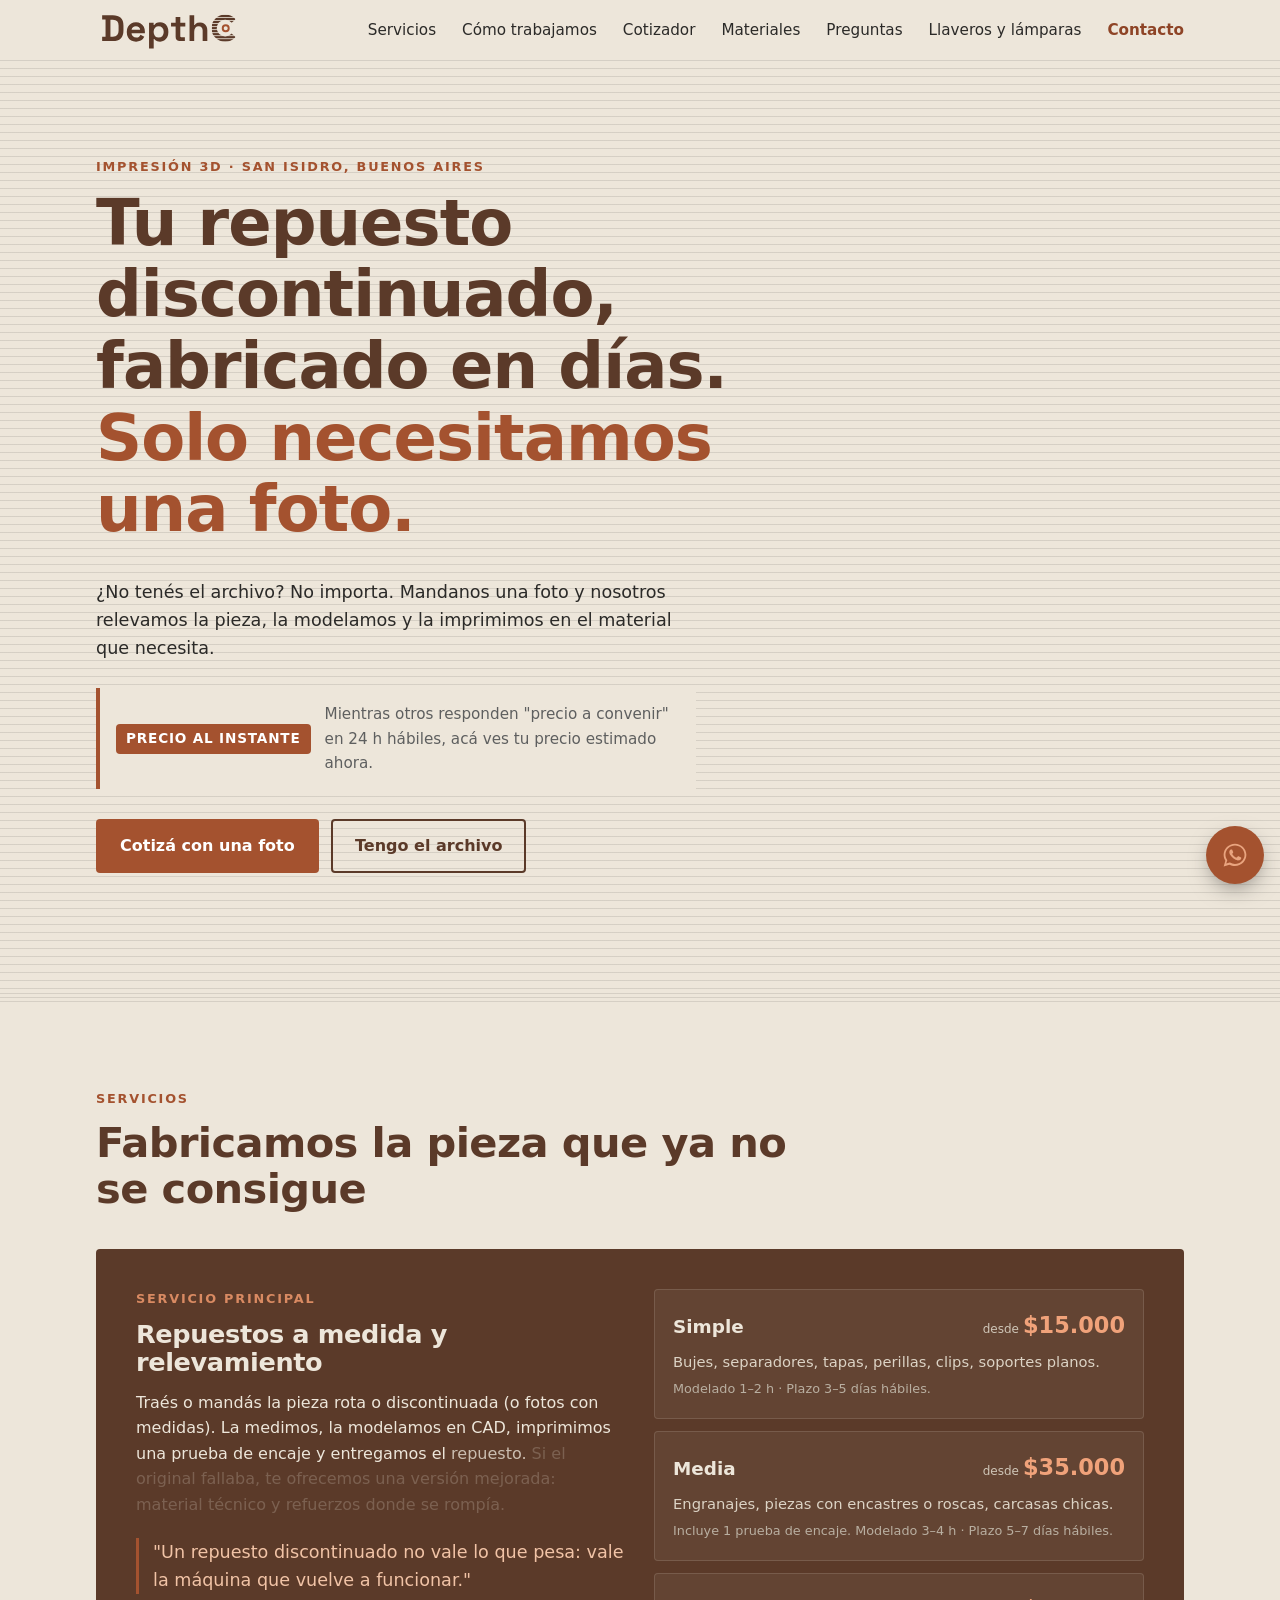
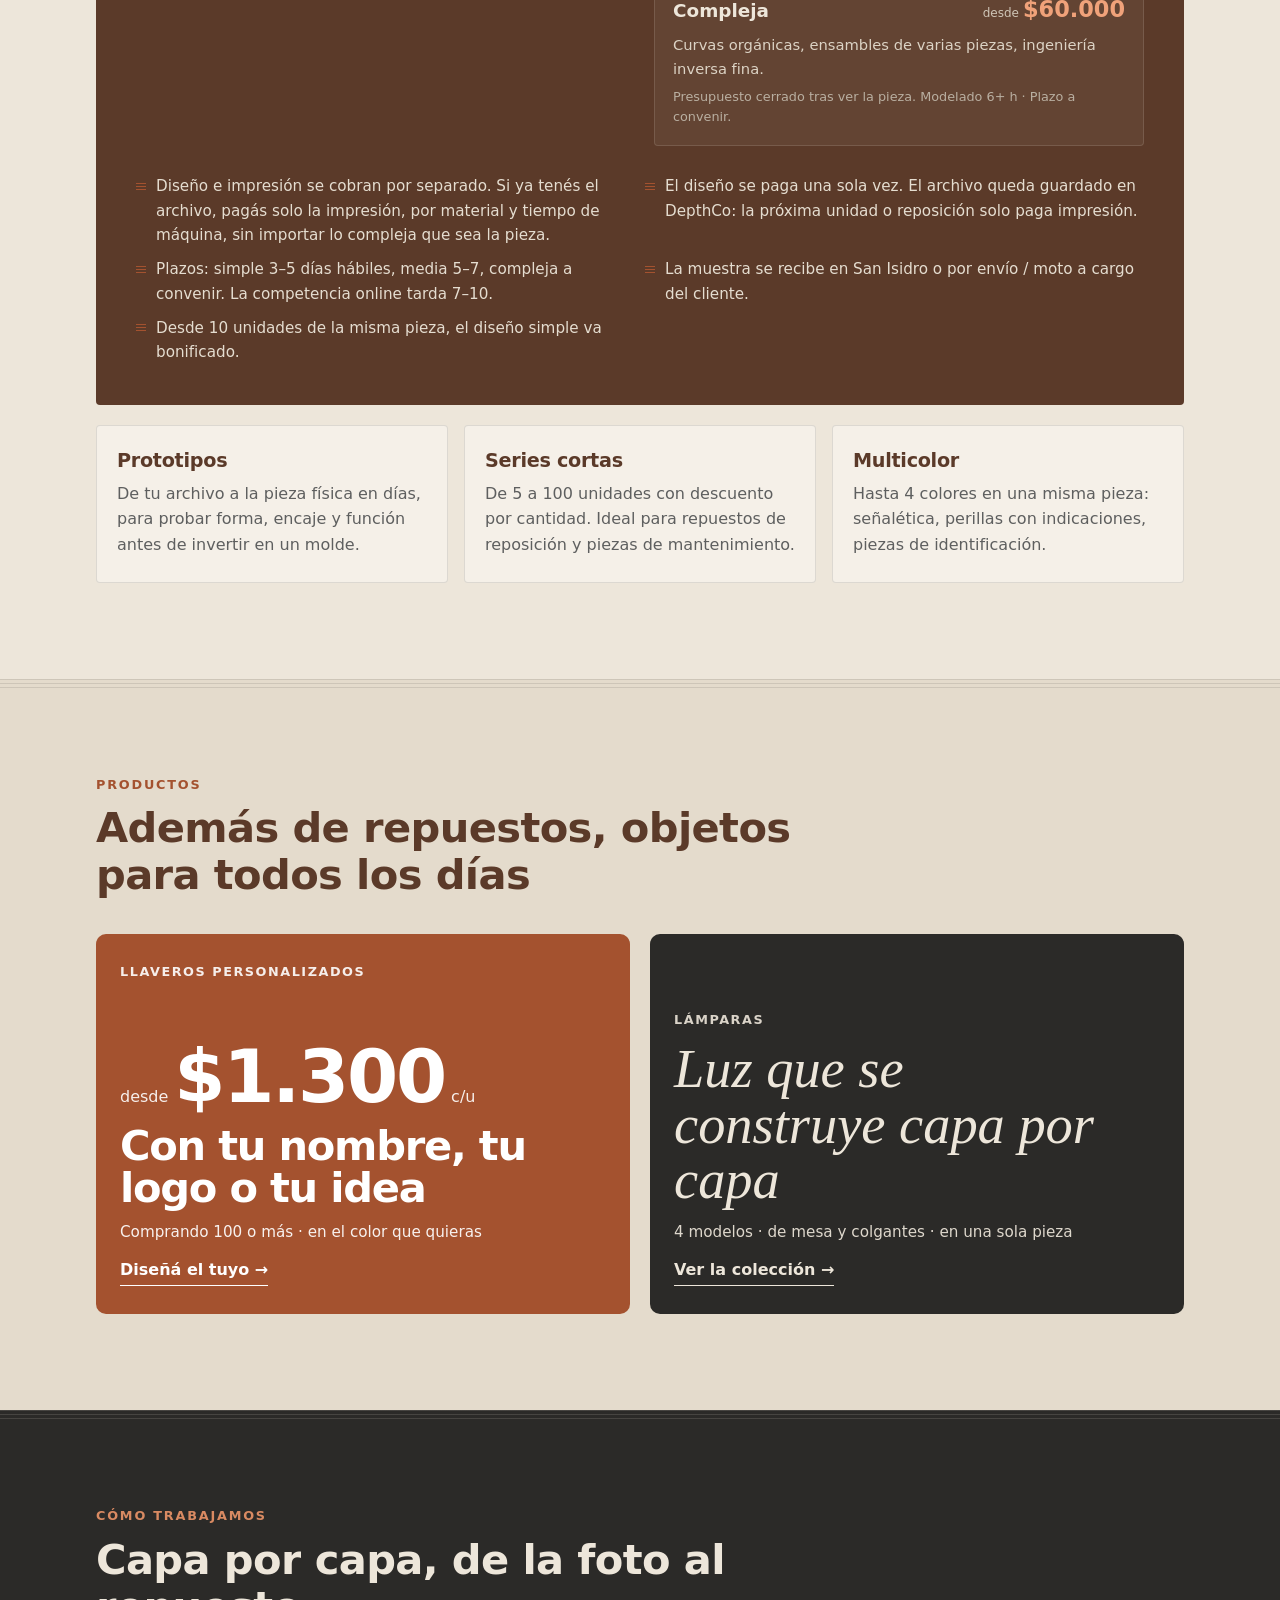
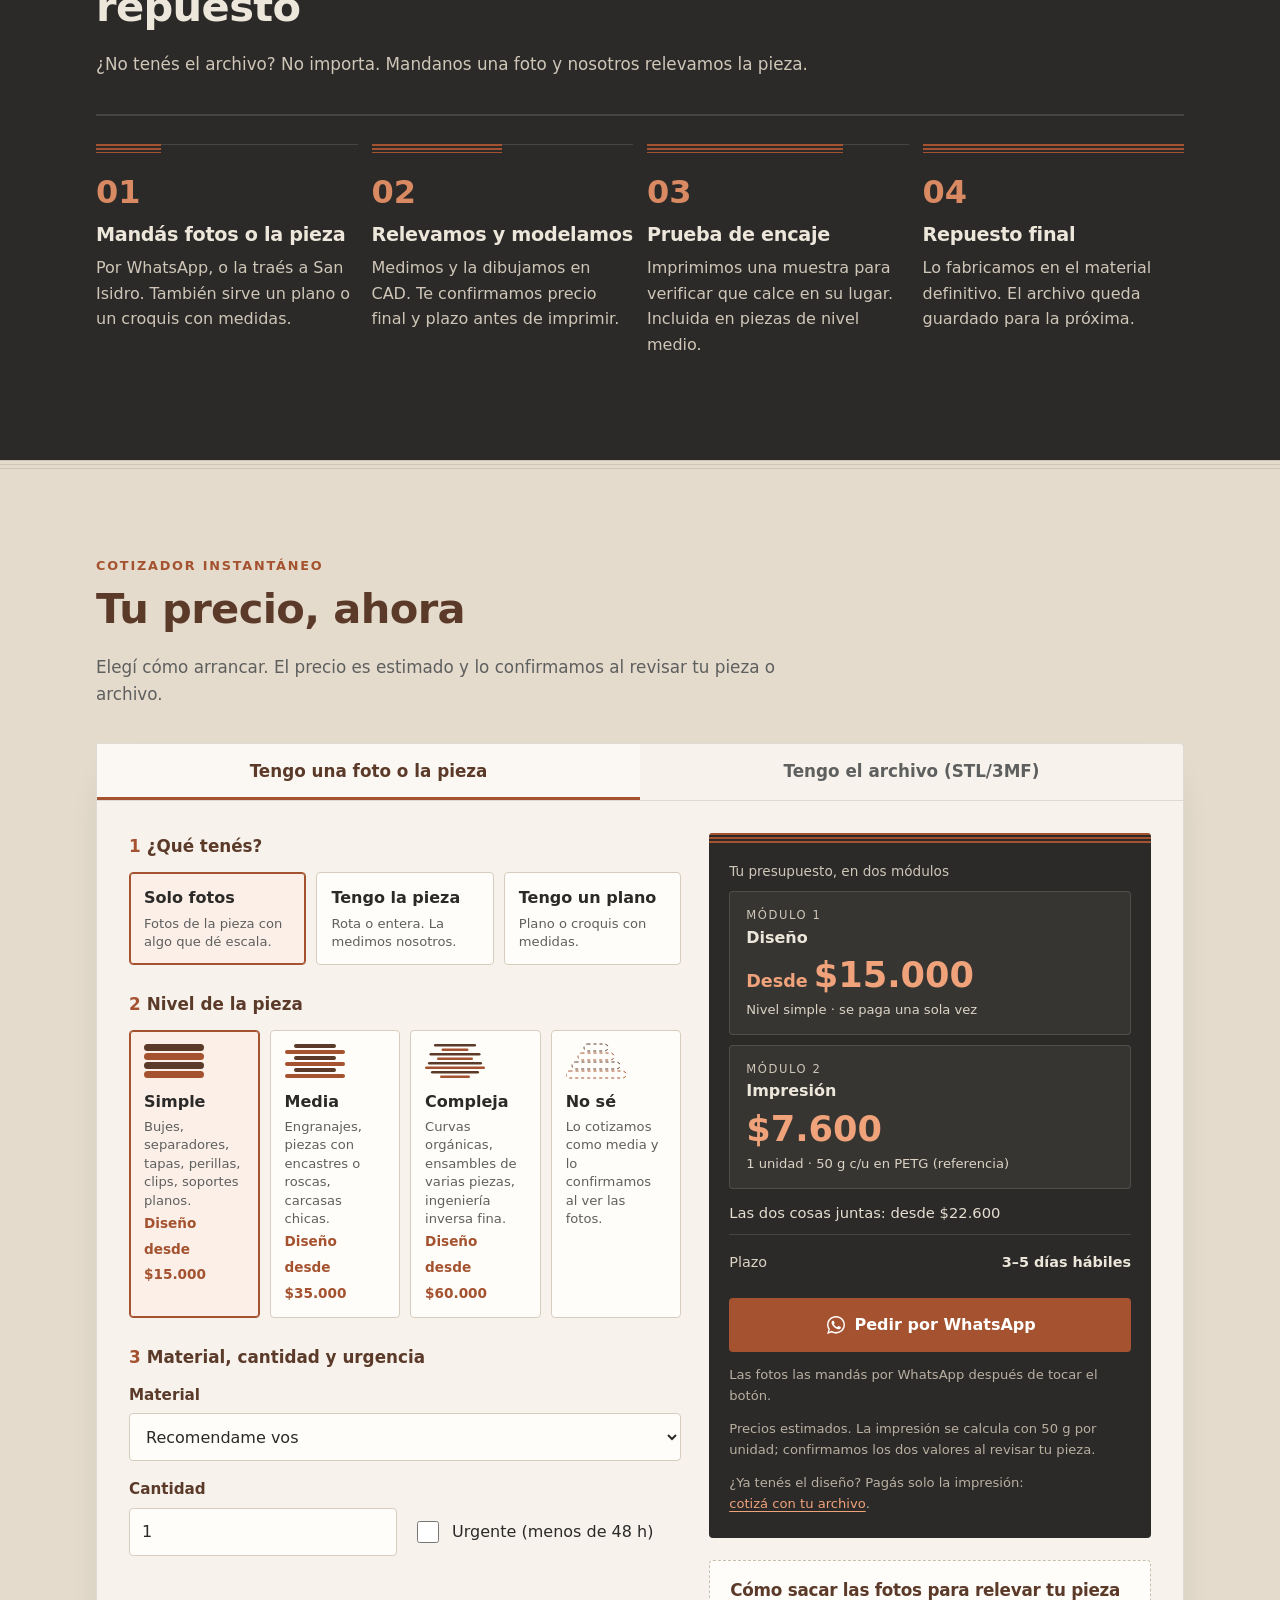
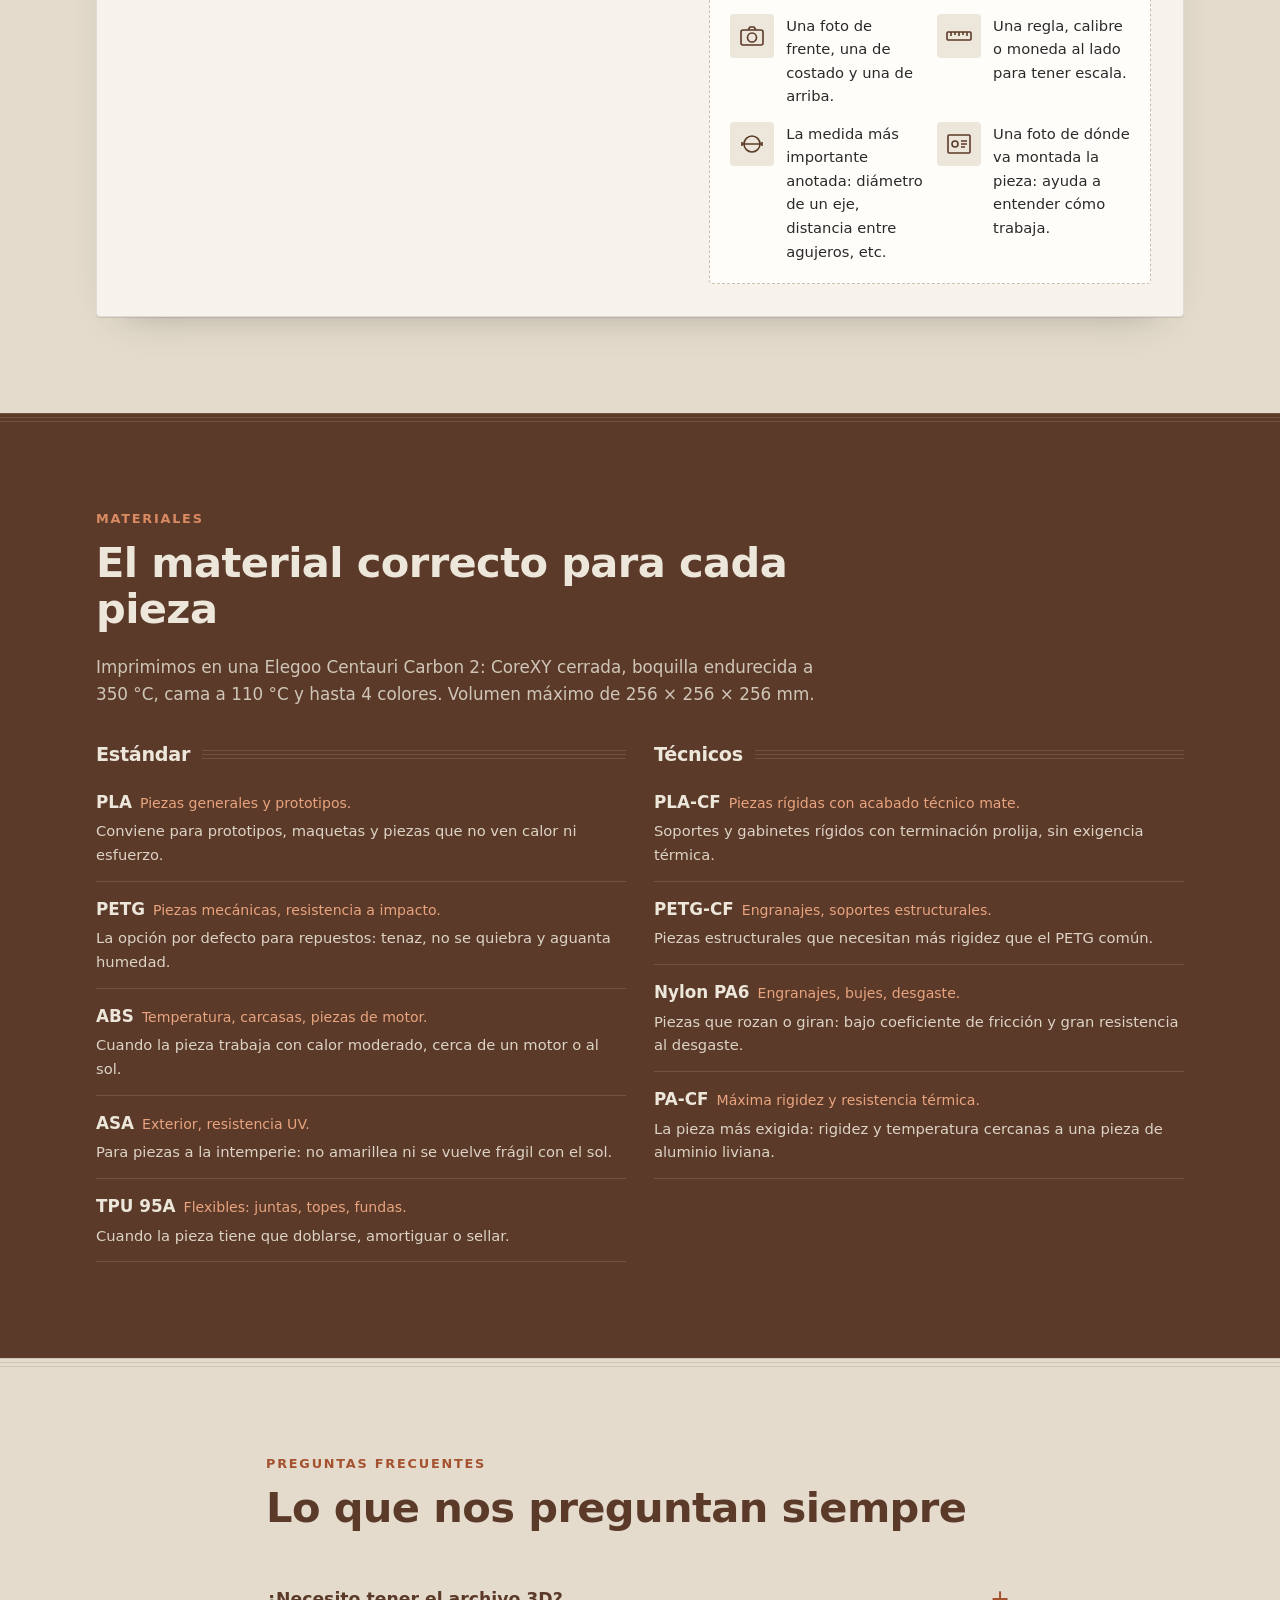
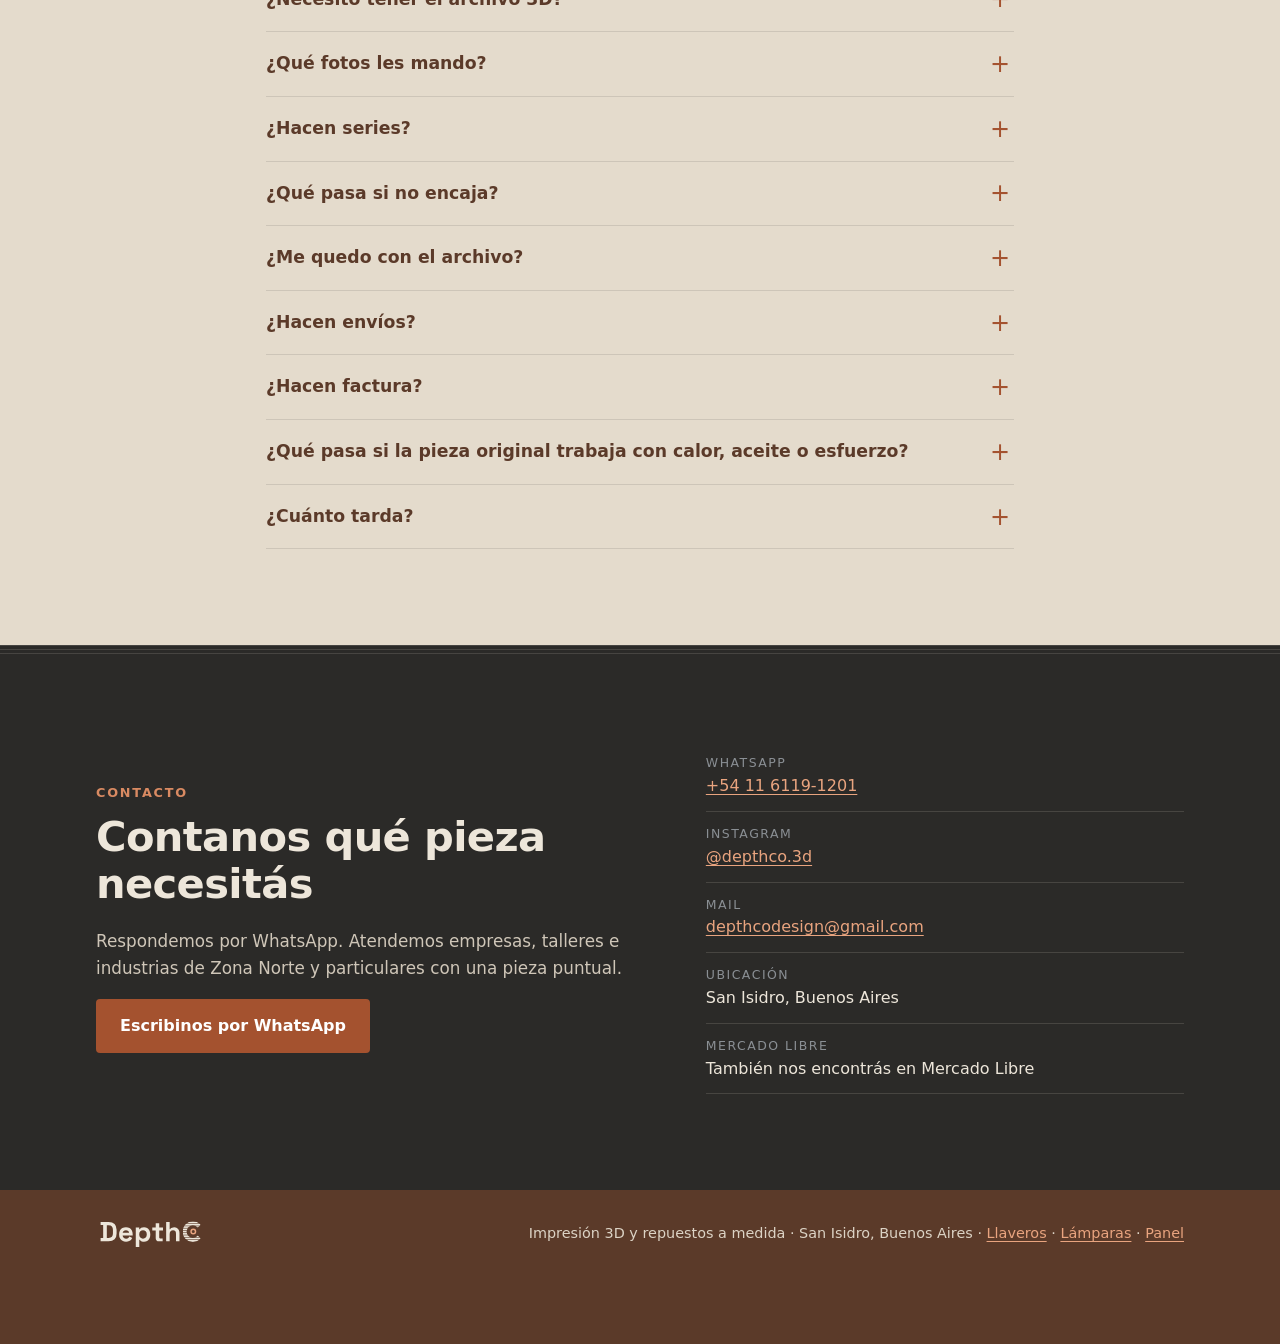
==== commit 0ca5546f: "Portada: sacar la banda en movimiento Co-Authored-By: Claude Opus 5.5 <noreply@anthropic.com> Claude" ====
--- a/index.html
+++ b/index.html
@@ -101,11 +101,6 @@
       </div>
     </section>
 
-    <!-- Banda en movimiento -->
-    <div class="band" aria-hidden="true">
-      <div class="marquee"><div class="marquee__track"><span>Repuestos a medida</span><img src="img/simbolo-claro.svg" alt="" width="22" height="25"><span>Llaveros personalizados</span><img src="img/simbolo-claro.svg" alt="" width="22" height="25"><span>Lámparas</span><img src="img/simbolo-claro.svg" alt="" width="22" height="25"><span>Relevamiento desde una foto</span><img src="img/simbolo-claro.svg" alt="" width="22" height="25"><span>Prototipos</span><img src="img/simbolo-claro.svg" alt="" width="22" height="25"><span>Series cortas</span><img src="img/simbolo-claro.svg" alt="" width="22" height="25"><span>Multicolor</span><img src="img/simbolo-claro.svg" alt="" width="22" height="25"><span>Precio al instante</span><img src="img/simbolo-claro.svg" alt="" width="22" height="25"><span>Repuestos a medida</span><img src="img/simbolo-claro.svg" alt="" width="22" height="25"><span>Llaveros personalizados</span><img src="img/simbolo-claro.svg" alt="" width="22" height="25"><span>Lámparas</span><img src="img/simbolo-claro.svg" alt="" width="22" height="25"><span>Relevamiento desde una foto</span><img src="img/simbolo-claro.svg" alt="" width="22" height="25"><span>Prototipos</span><img src="img/simbolo-claro.svg" alt="" width="22" height="25"><span>Series cortas</span><img src="img/simbolo-claro.svg" alt="" width="22" height="25"><span>Multicolor</span><img src="img/simbolo-claro.svg" alt="" width="22" height="25"><span>Precio al instante</span><img src="img/simbolo-claro.svg" alt="" width="22" height="25"></div></div>
-    </div>
-
     <!-- 2. SERVICIOS -->
     <section id="servicios" class="section">
       <div class="wrap">
--- a/styles.css
+++ b/styles.css
@@ -258,15 +258,6 @@
   38%, 55% { clip-path: inset(0 0 0 0); opacity: 1; transform: none; }
   70%, 100% { clip-path: inset(0 0 0 0); opacity: 0; transform: translate3d(0, -24px, 0); }
 }
-
-/* Banda en movimiento */
-.band { position: relative; background: var(--oxido); color: #fff; overflow: hidden; padding: 16px 0; }
-.marquee { display: flex; }
-.marquee__track { display: flex; align-items: center; gap: 26px; flex: none; padding-right: 26px; animation: marquee 40s linear infinite; }
-.marquee__track span { font-family: var(--f-titulo); font-weight: 700; font-size: clamp(1.15rem, 2.6vw, 1.6rem); line-height: 1; white-space: nowrap; letter-spacing: -0.01em; }
-.marquee__track img { width: 22px; height: auto; flex: none; }
-.band:hover .marquee__track { animation-play-state: paused; }
-@keyframes marquee { from { transform: translate3d(0, 0, 0); } to { transform: translate3d(-50%, 0, 0); } }
 
 /* Barra de progreso de los pasos ([data-progress]) */
 .steps-track { position: relative; height: 2px; background: var(--linea-clara); margin-bottom: 28px; overflow: hidden; }
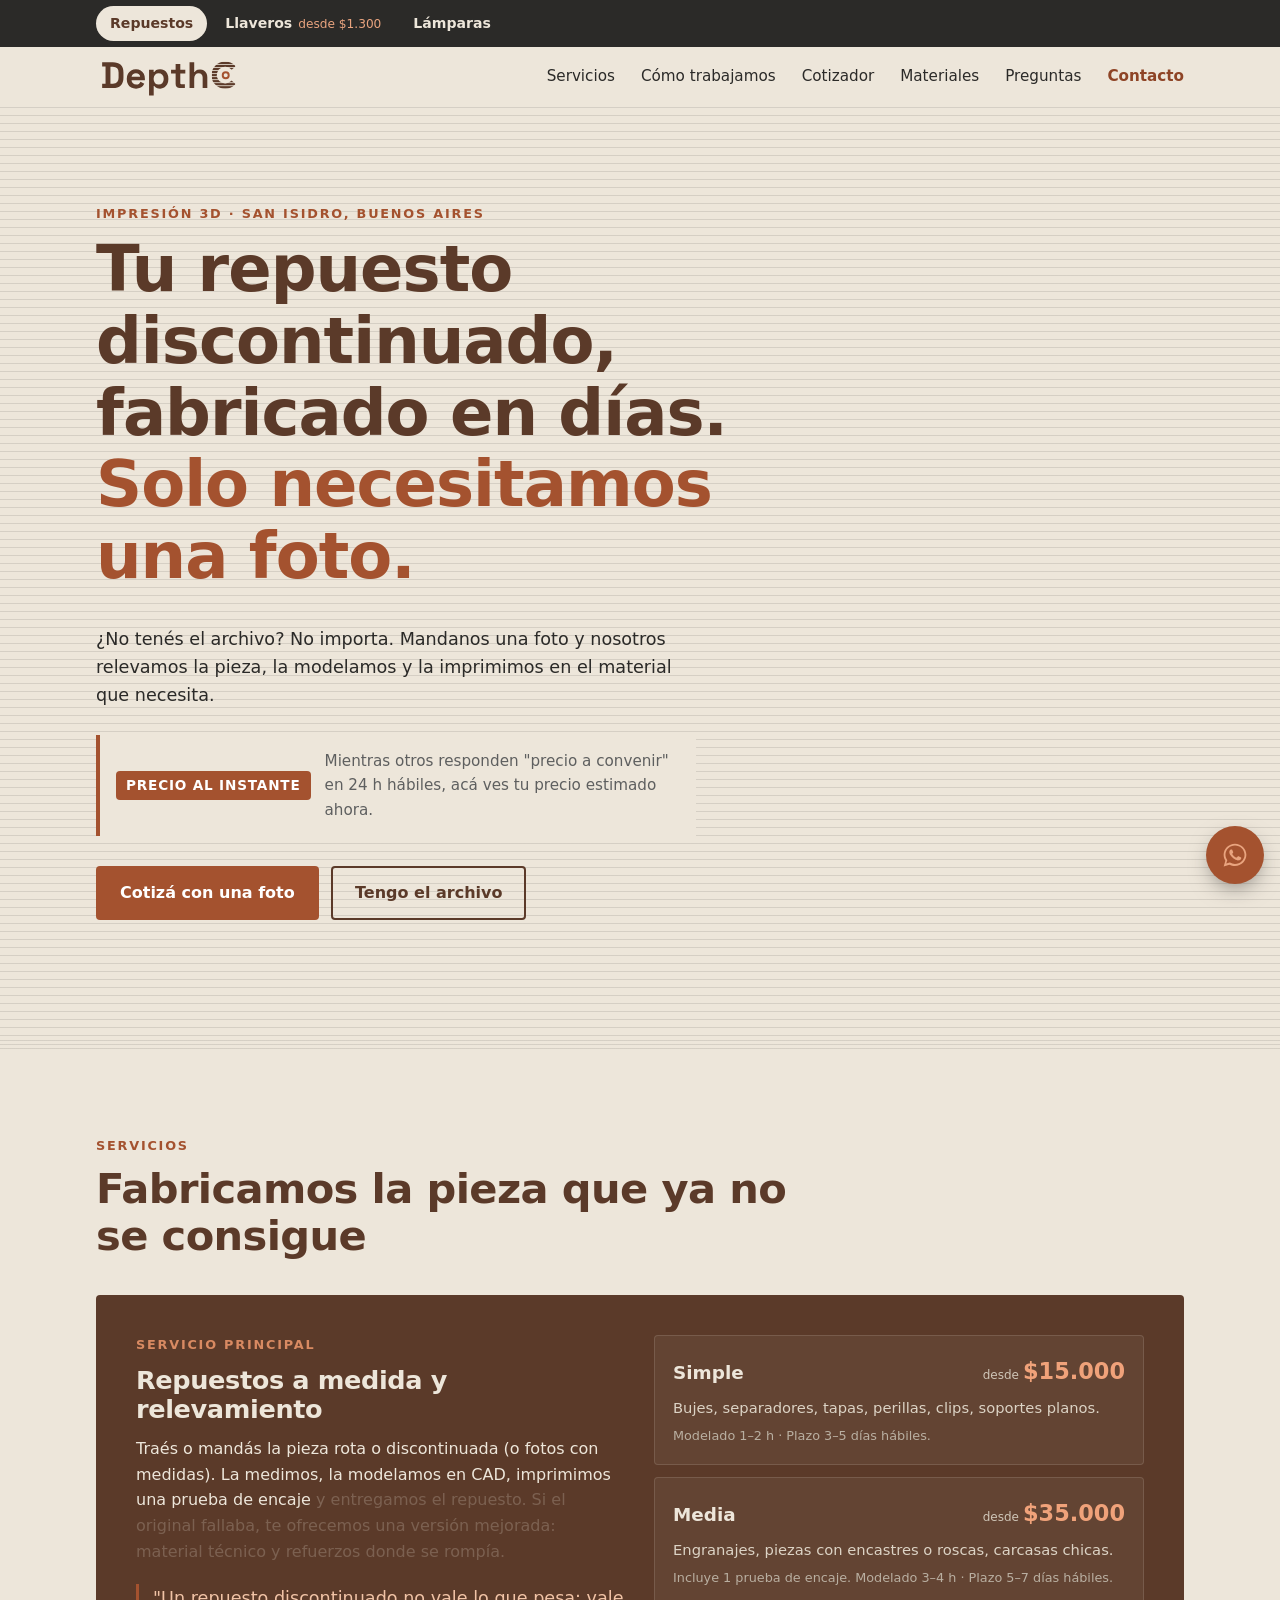
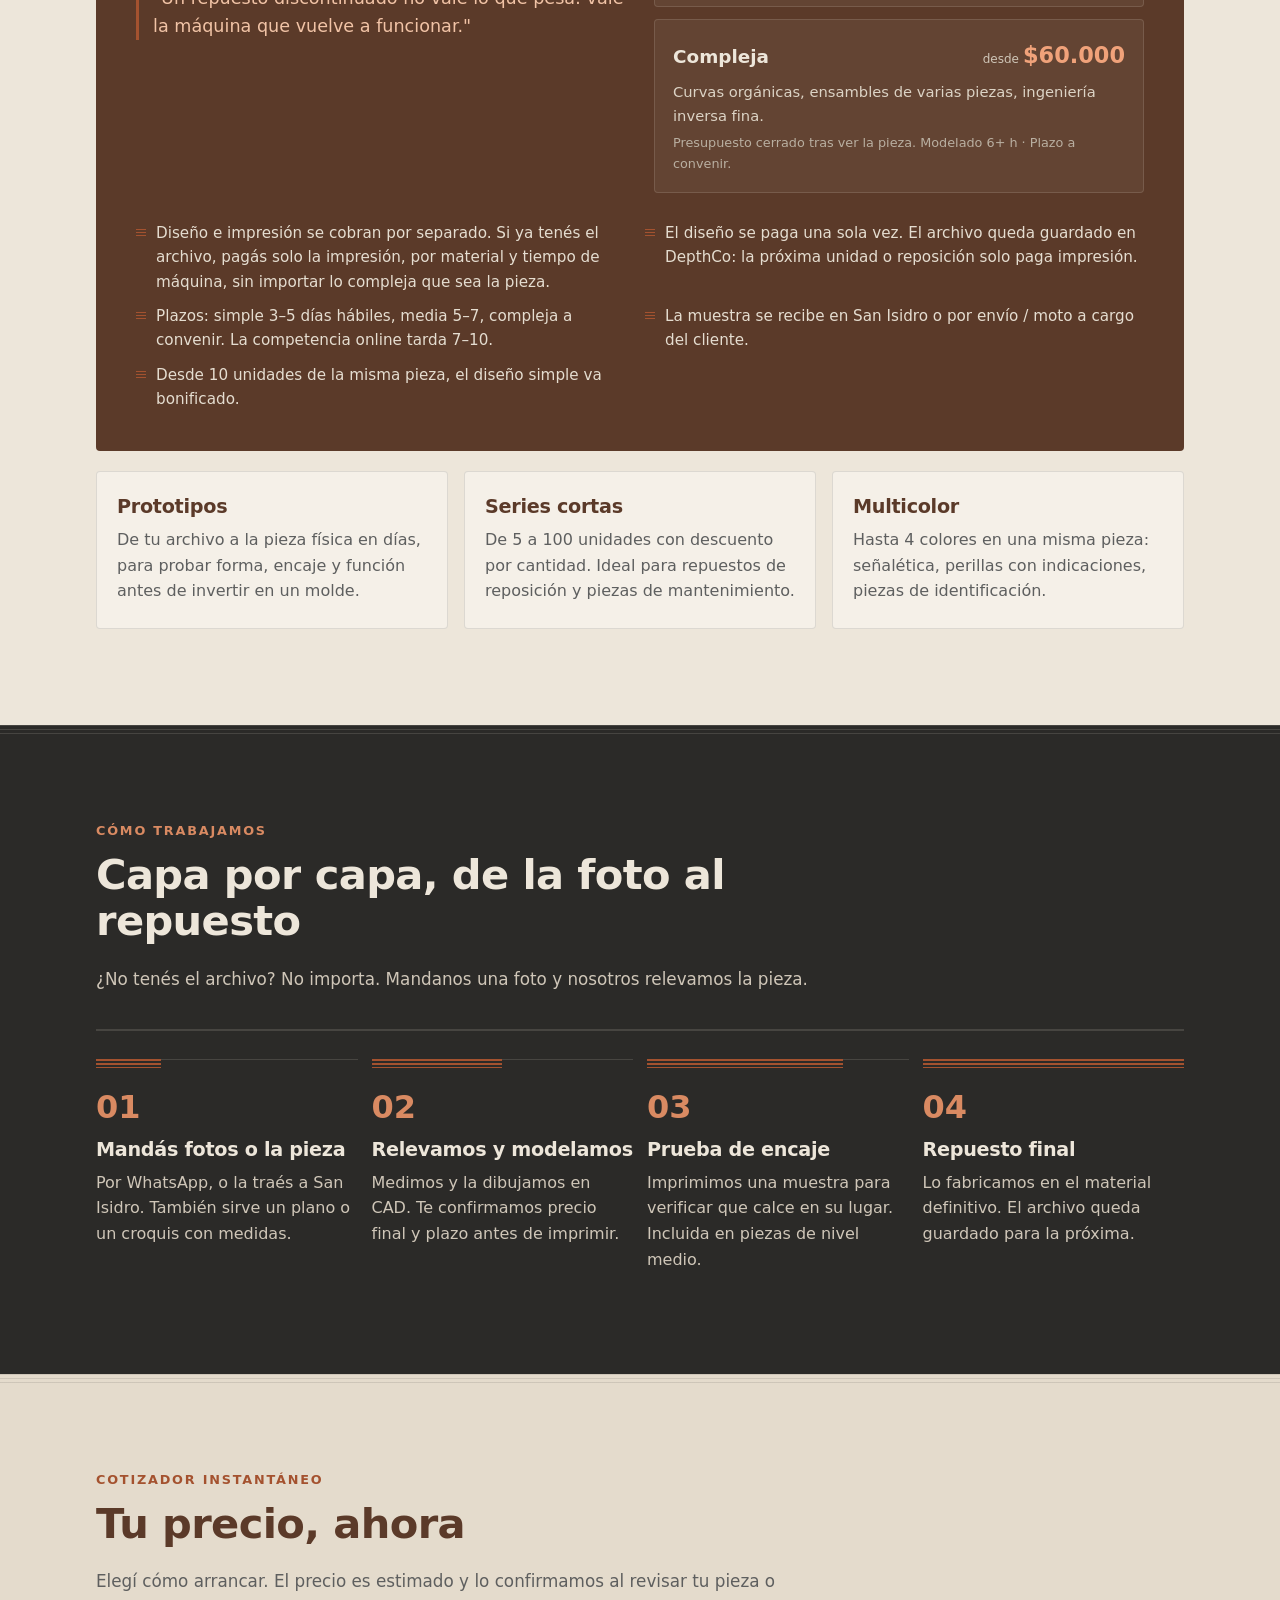
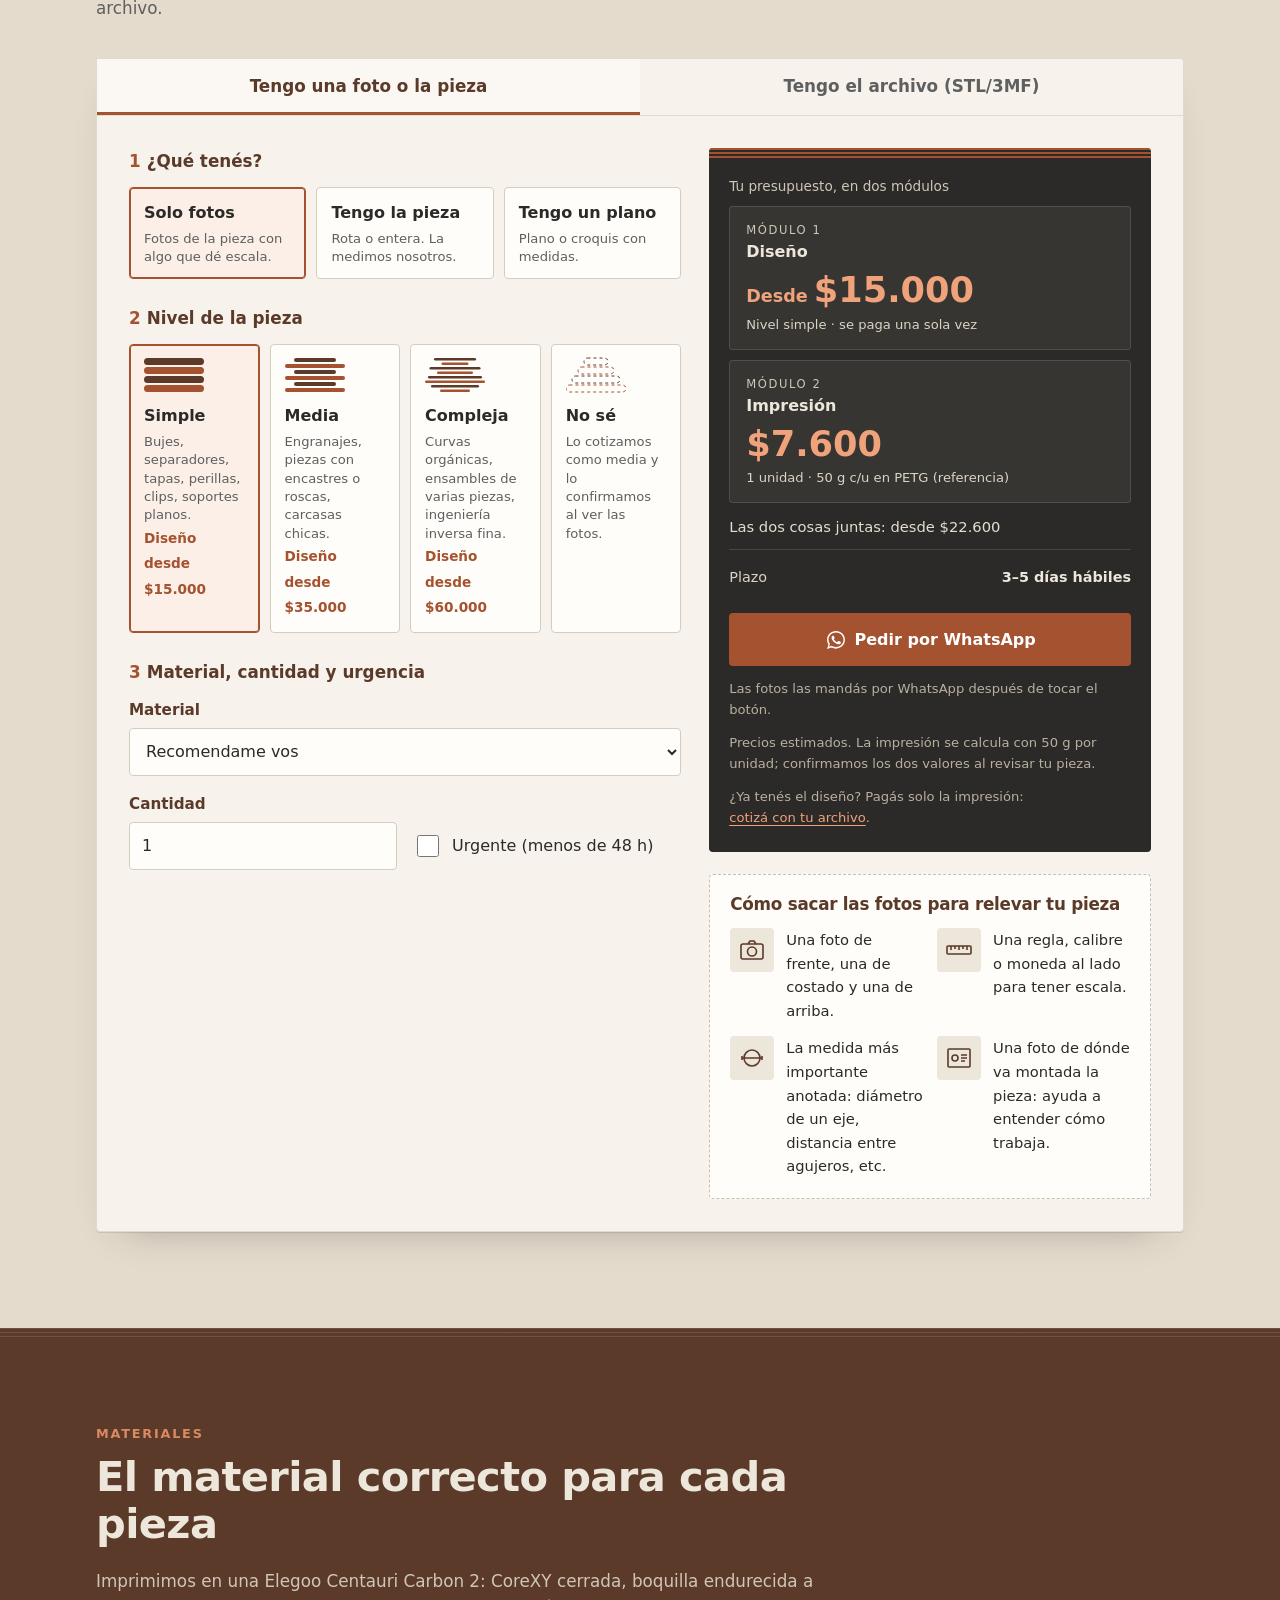
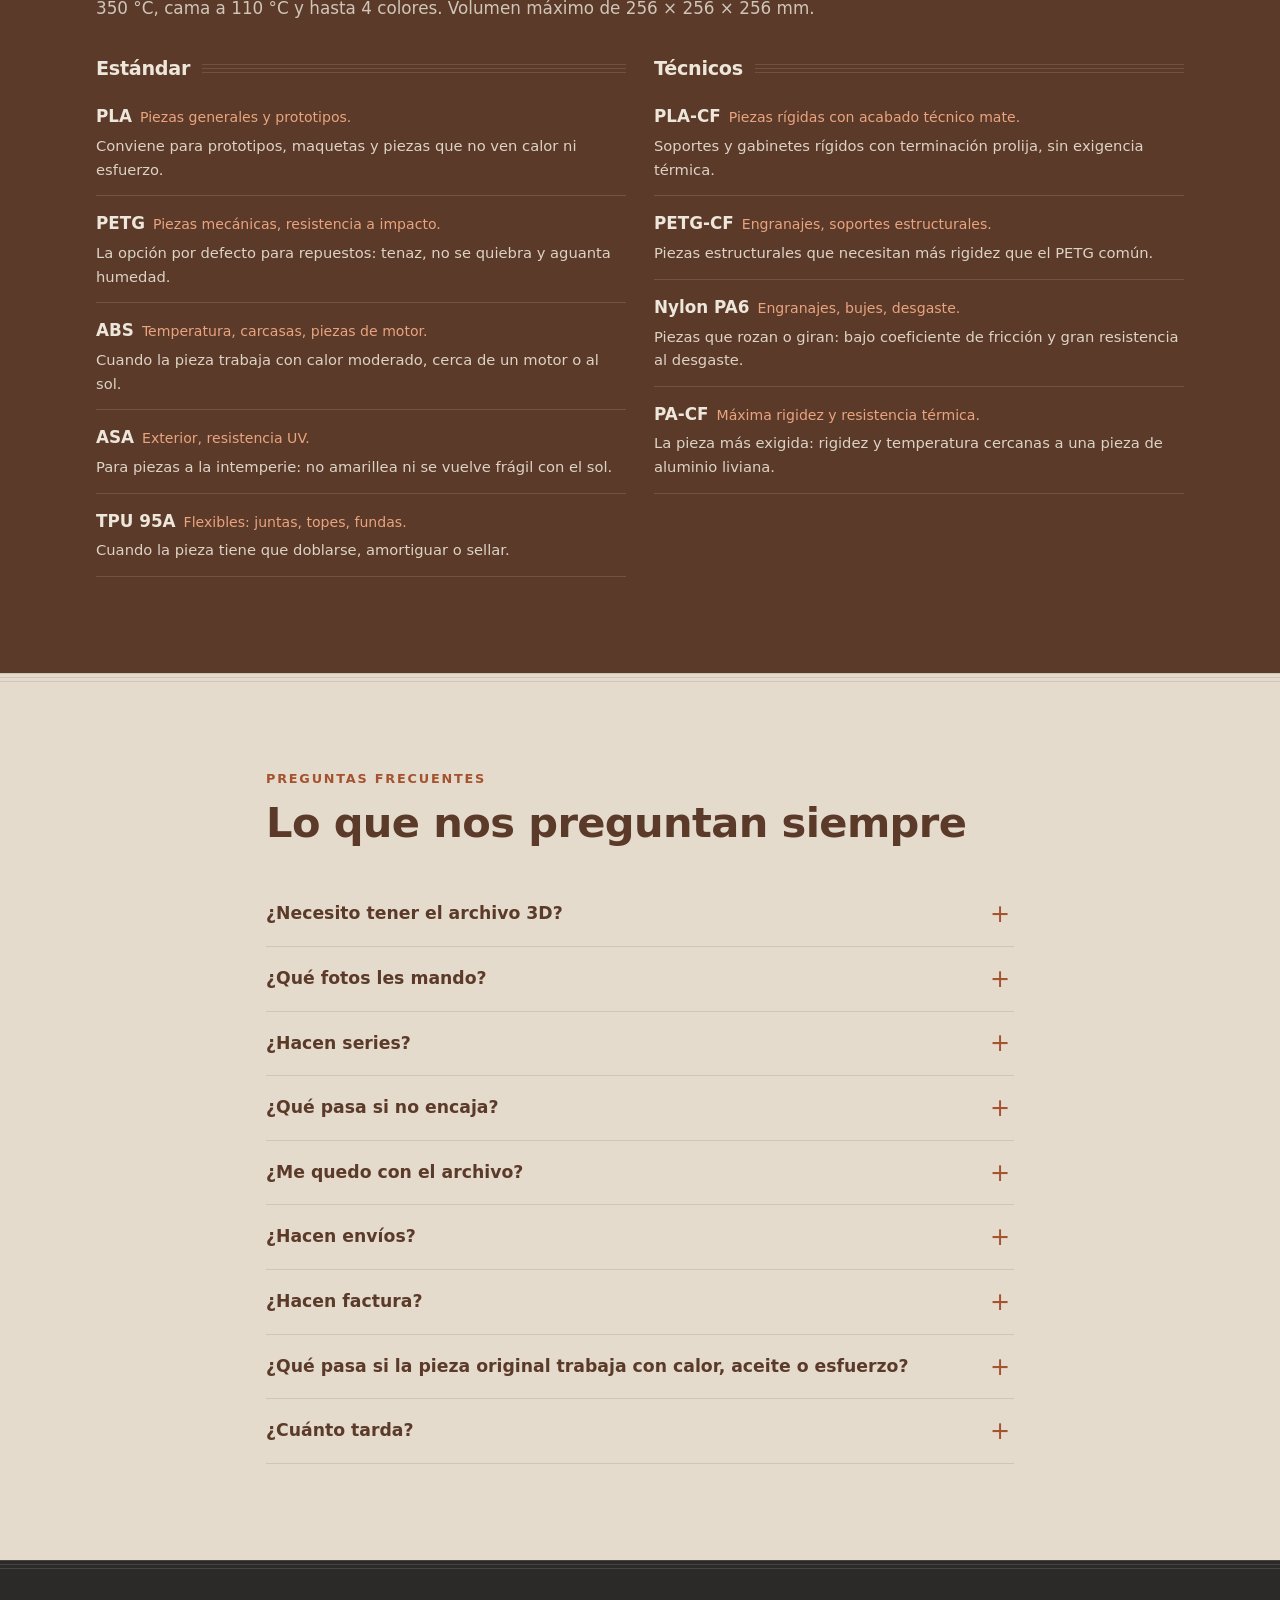
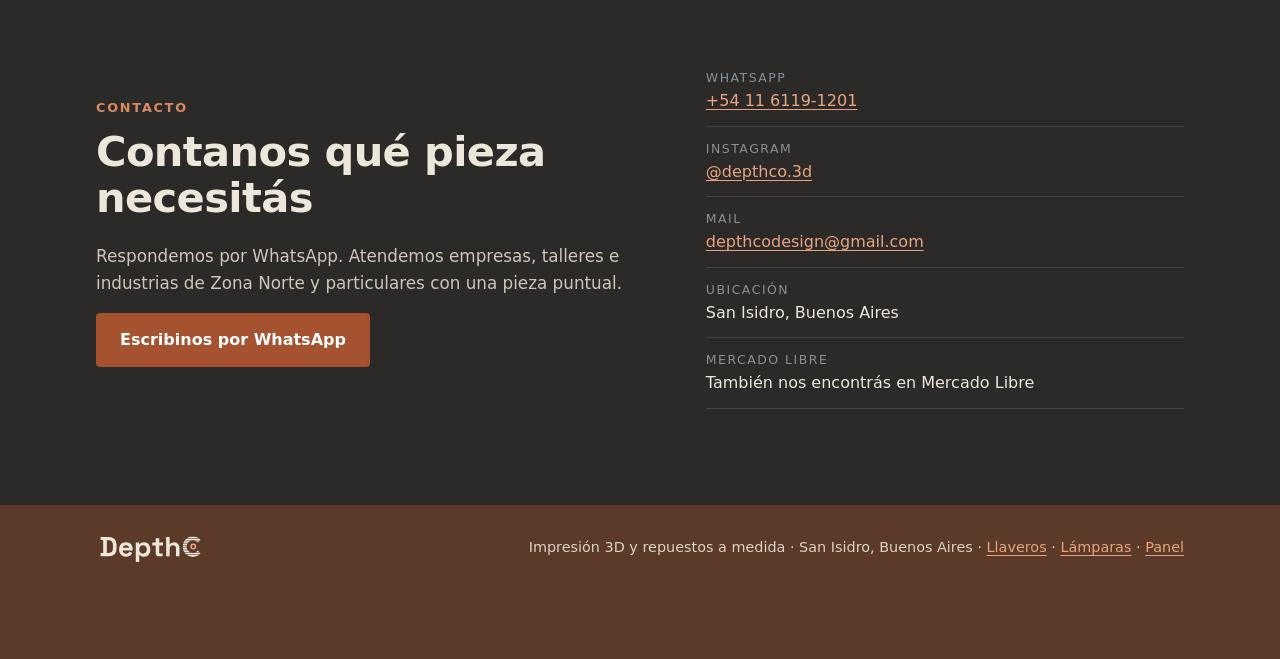
==== commit 15b354df: "Portada: llaveros y lámparas en una barra superior junto a repuestos, sin sección de productos Co-Au" ====
--- a/index.html
+++ b/index.html
@@ -39,7 +39,7 @@
   </script>
   <link rel="preconnect" href="https://fonts.googleapis.com">
   <link rel="preconnect" href="https://fonts.gstatic.com" crossorigin>
-  <link href="https://fonts.googleapis.com/css2?family=Inter:wght@400;500;600&family=Space+Grotesk:wght@500;600;700&family=Bricolage+Grotesque:opsz,wght@12..96,800&family=Fraunces:ital,opsz,wght@1,9..144,300&display=swap" rel="stylesheet">
+  <link href="https://fonts.googleapis.com/css2?family=Inter:wght@400;500;600&family=Space+Grotesk:wght@500;600;700&display=swap" rel="stylesheet">
   <link rel="stylesheet" href="styles.css">
   <script src="motion.js"></script>
   <script type="importmap">
@@ -63,6 +63,13 @@
   <a class="skip" href="#main">Saltar al contenido</a>
 
   <header class="topbar" data-nav>
+    <nav class="mundos" aria-label="Qué hacemos">
+      <div class="wrap mundos__inner">
+        <a href="index.html" aria-current="page">Repuestos</a>
+        <a href="llaveros.html" class="mundos__ll">Llaveros <small>desde <span data-prod-precio>$1.300</span></small></a>
+        <a href="lamparas.html" class="mundos__la">Lámparas</a>
+      </div>
+    </nav>
     <div class="wrap topbar__inner">
       <a class="brand" href="#inicio" aria-label="DepthCo, inicio">
         <img src="img/logo.svg" alt="DepthCo" width="144" height="40">
@@ -76,7 +83,6 @@
         <a href="#cotizador">Cotizador</a>
         <a href="#materiales">Materiales</a>
         <a href="#faq">Preguntas</a>
-        <a href="#productos">Llaveros y lámparas</a>
         <a href="#contacto" class="nav__cta">Contacto</a>
       </nav>
     </div>
@@ -141,31 +147,6 @@
             <h3>Multicolor</h3>
             <p>Hasta 4 colores en una misma pieza: señalética, perillas con indicaciones, piezas de identificación.</p>
           </article>
-        </div>
-      </div>
-    </section>
-
-    <!-- PRODUCTOS: LLAVEROS Y LÁMPARAS -->
-    <section id="productos" class="section section--alt">
-      <div class="wrap">
-        <header class="section__head">
-          <p class="eyebrow">Productos</p>
-          <h2 data-split>Además de repuestos, objetos para todos los días</h2>
-        </header>
-        <div class="prods">
-          <a class="prod prod--llaveros build" href="llaveros.html">
-            <span class="prod__tag">Llaveros personalizados</span>
-            <span class="prod__precio"><small>desde</small> <strong data-prod-precio>$1.300</strong> <small>c/u</small></span>
-            <span class="prod__title">Con tu nombre, tu logo o tu idea</span>
-            <span class="prod__meta" data-prod-meta="llaveros">Comprando por cantidad · en el color que quieras</span>
-            <span class="prod__cta">Diseñá el tuyo →</span>
-          </a>
-          <a class="prod prod--lamparas build" href="lamparas.html">
-            <span class="prod__tag">Lámparas</span>
-            <span class="prod__title">Luz que se construye capa por capa</span>
-            <span class="prod__meta" data-prod-meta="lamparas">De mesa y colgantes · en una sola pieza</span>
-            <span class="prod__cta">Ver la colección →</span>
-          </a>
         </div>
       </div>
     </section>
--- a/styles.css
+++ b/styles.css
@@ -274,33 +274,23 @@
   [data-scrub] .sw { opacity: 1 !important; }
 }
 
-/* ---------- Productos: llaveros y lámparas ---------- */
-.prods { display: grid; gap: 16px; }
-@media (min-width: 860px) { .prods { grid-template-columns: 1fr 1fr; gap: 20px; } }
-.prod {
-  position: relative; overflow: hidden; isolation: isolate;
-  display: flex; flex-direction: column; justify-content: flex-end; gap: 12px;
-  min-height: 380px; padding: 28px 24px; border-radius: 10px; text-decoration: none;
-  transition: transform .7s var(--ease);
-}
-.prod:hover { transform: translate3d(0, -6px, 0); }
-.prod::before {
-  content: ""; position: absolute; inset: 0; z-index: -1; pointer-events: none;
-  background: repeating-linear-gradient(to bottom, rgba(255, 255, 255, .07) 0 1px, transparent 1px 9px);
-  transform: scaleY(0); transform-origin: top; transition: transform .8s var(--ease);
-}
-.prod:hover::before { transform: scaleY(1); }
-.prod--llaveros { background: var(--oxido); color: #fff; }
-.prod--lamparas { background: var(--grafito); color: var(--hueso); }
-.prod__tag { font-family: var(--f-titulo); font-weight: 600; font-size: .8rem; letter-spacing: .12em; text-transform: uppercase; opacity: .9; }
-.prod__precio { display: flex; align-items: baseline; gap: 6px; margin-top: auto; }
-.prod__precio strong { font-family: var(--f-titulo); font-weight: 700; font-size: clamp(3rem, 8vw, 4.6rem); line-height: 1; letter-spacing: -0.03em; }
-.prod__precio small { font-size: 1rem; opacity: .9; }
-.prod__title { display: block; max-width: 16ch; }
-.prod--llaveros .prod__title { font-family: "Bricolage Grotesque", var(--f-titulo), sans-serif; font-weight: 800; font-size: clamp(1.8rem, 3.6vw, 2.6rem); line-height: 1; letter-spacing: -0.03em; }
-.prod--lamparas .prod__title { font-family: "Fraunces", Georgia, serif; font-style: italic; font-weight: 300; font-size: clamp(2.2rem, 4.4vw, 3.4rem); line-height: 1.02; }
-.prod__meta { font-size: .95rem; opacity: .92; }
-.prod__cta { align-self: flex-start; font-family: var(--f-titulo); font-weight: 700; border-bottom: 1.5px solid currentColor; padding-bottom: 3px; }
+/* ---------- Mundos: repuestos, llaveros y lámparas como tres líneas de la marca ---------- */
+.mundos { background: var(--grafito); }
+.mundos__inner { display: flex; gap: 4px; padding-top: 6px; padding-bottom: 6px; overflow-x: auto; scrollbar-width: none; }
+.mundos__inner::-webkit-scrollbar { display: none; }
+.mundos a {
+  flex: none; display: inline-flex; align-items: baseline; gap: 6px;
+  padding: 6px 14px; border-radius: 999px; text-decoration: none; white-space: nowrap;
+  font-family: var(--f-titulo); font-weight: 600; font-size: .88rem; color: var(--hueso);
+  transition: background-color .25s, color .25s;
+}
+.mundos a small { font-family: var(--f-texto); font-weight: 500; font-size: .76rem; color: #E9A47F; }
+.mundos a:hover { background: rgba(237, 230, 218, .1); color: var(--hueso); }
+.mundos a[aria-current="page"] { background: var(--hueso); color: var(--nogal); }
+.mundos .mundos__ll:hover { background: var(--oxido); color: #fff; }
+.mundos .mundos__ll:hover small { color: #fff; }
+.mundos .mundos__la:hover { background: var(--nogal); }
+@media (max-width: 380px) { .mundos a { padding: 6px 10px; font-size: .82rem; } }
 
 /* ---------- Servicios ---------- */
 .feature {
